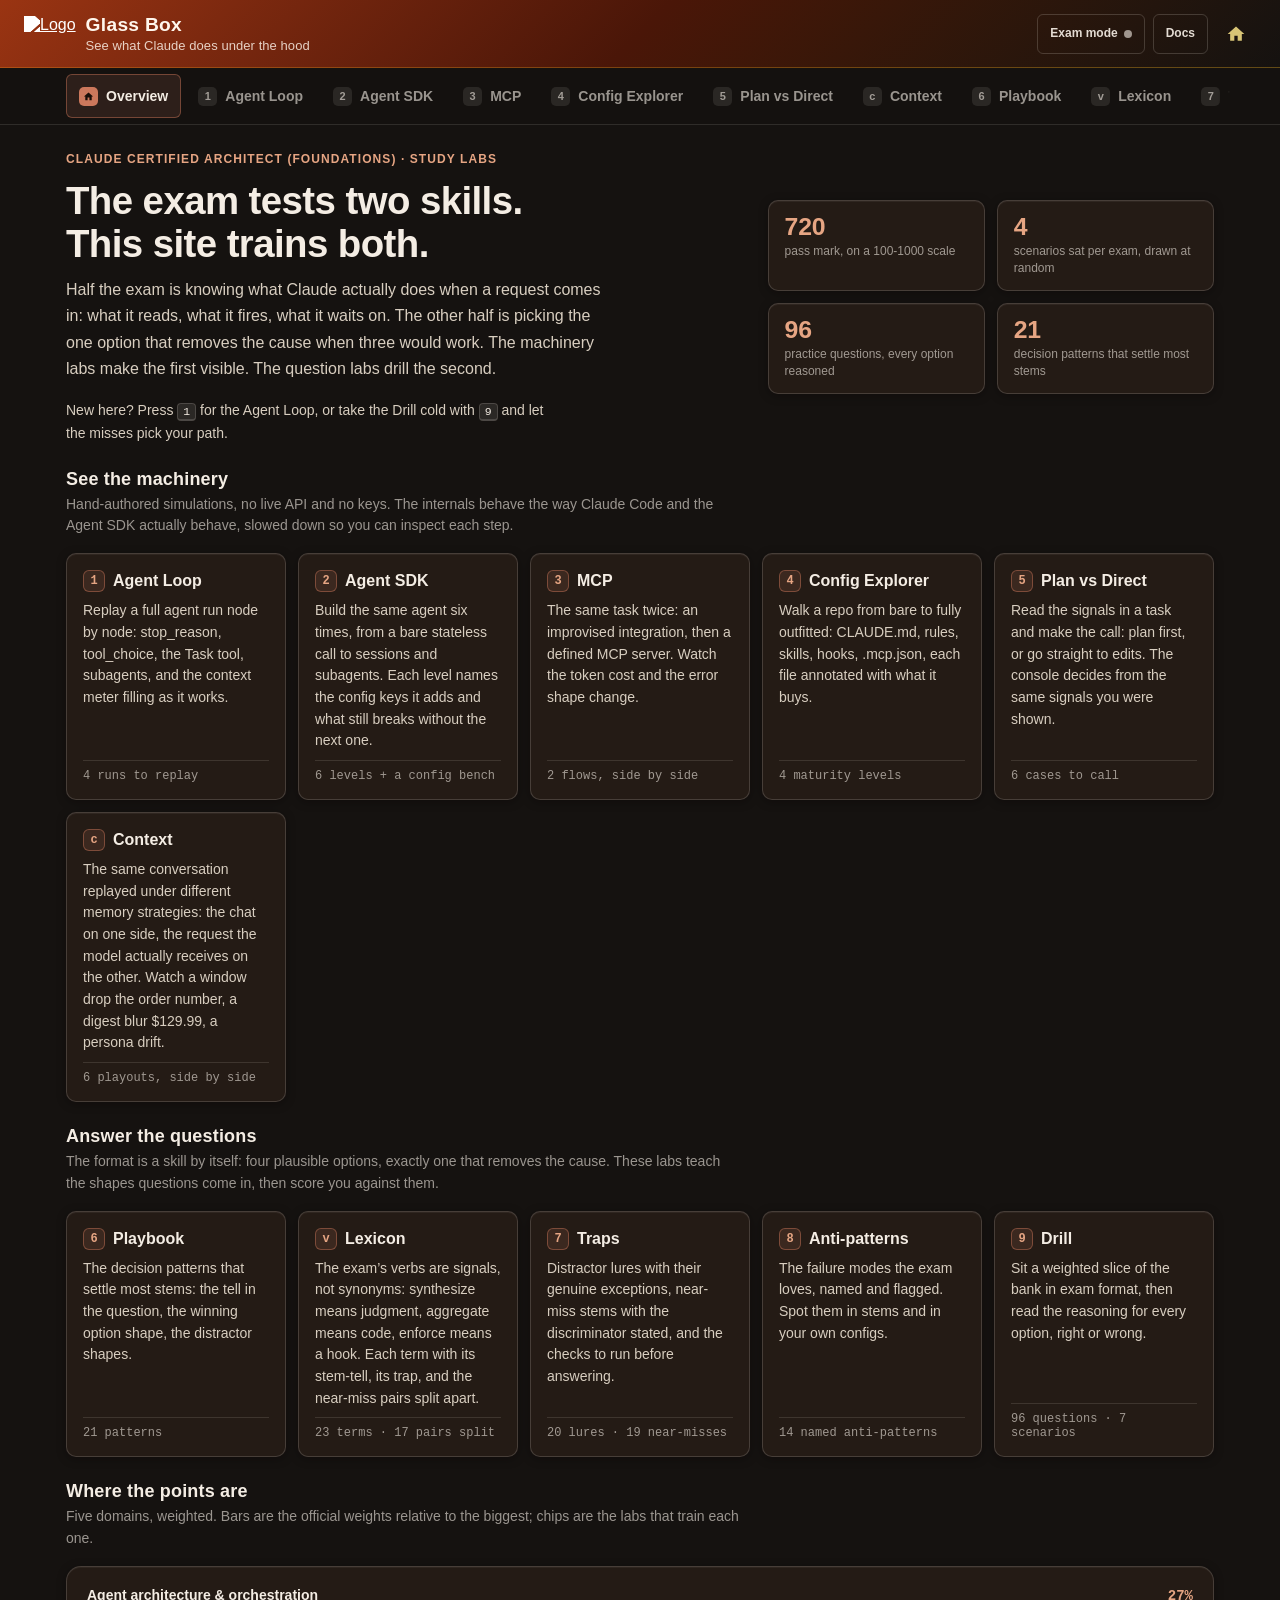
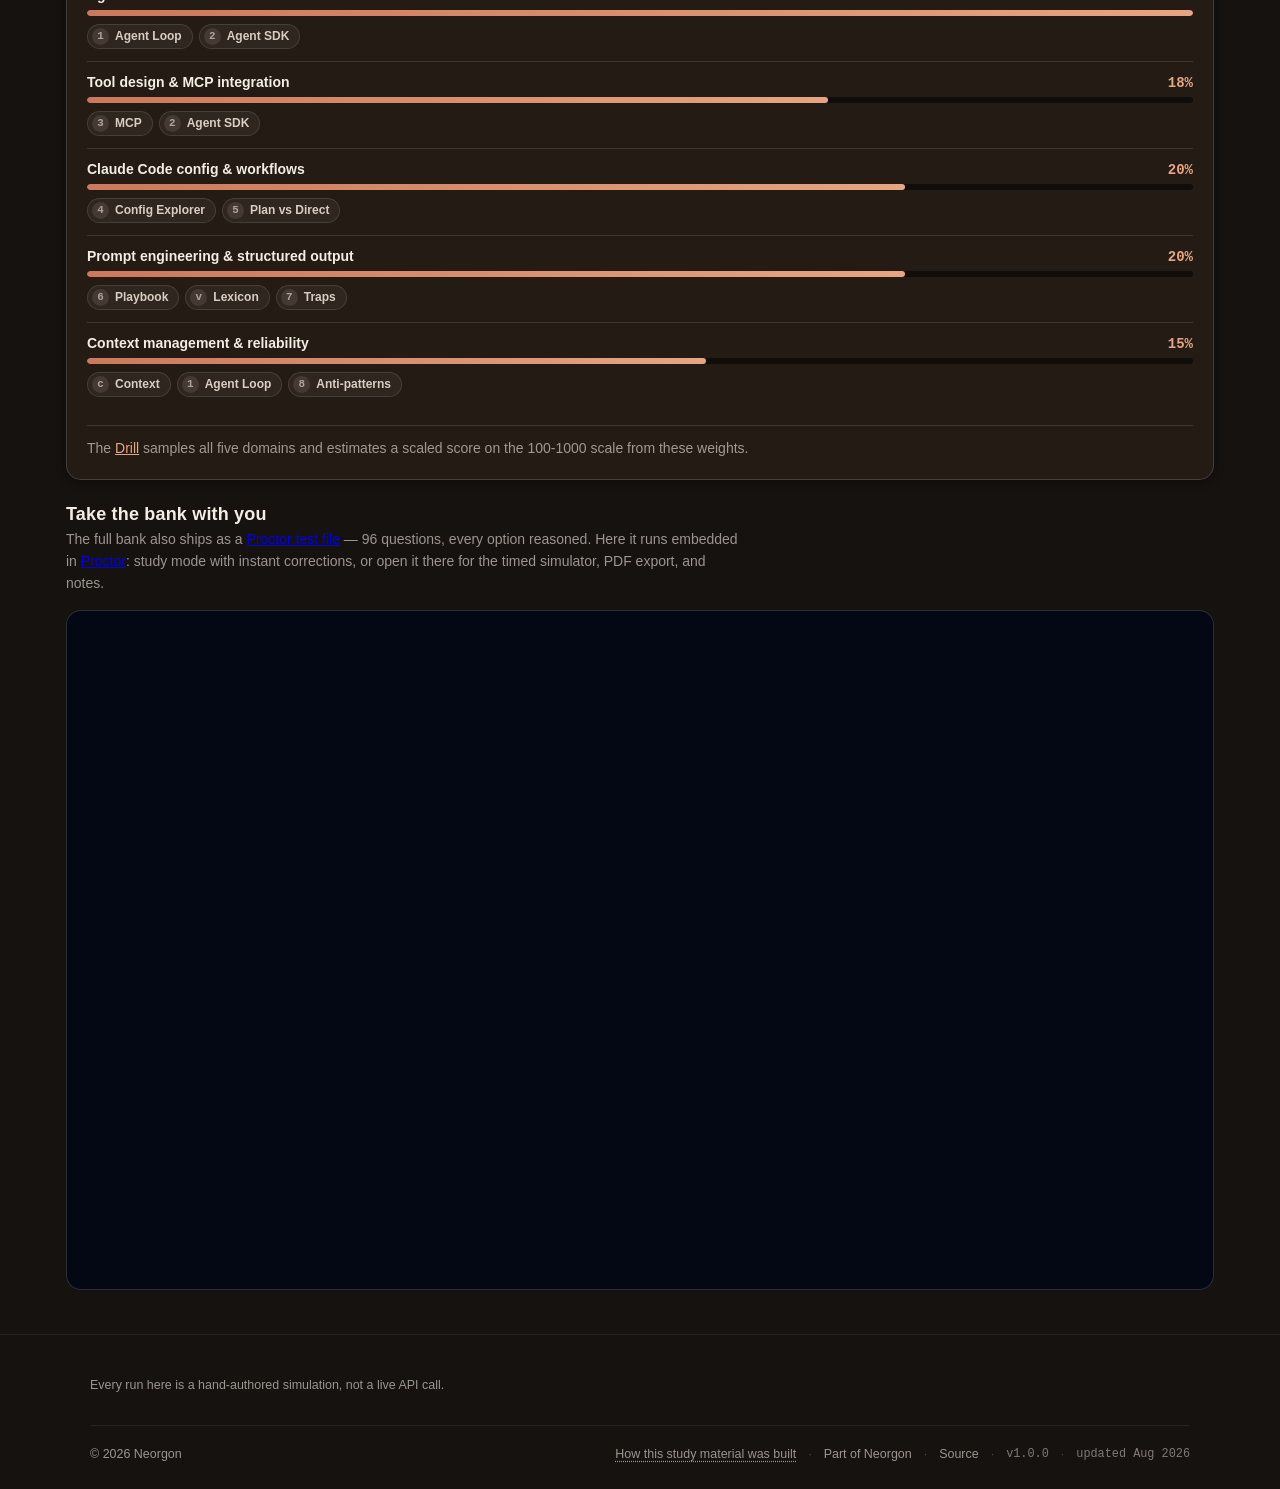
==== index.html @ 2908ec01 "01" ====
<!DOCTYPE html>
<html lang="en">
<head>
  <meta charset="UTF-8">
  <meta name="viewport" content="width=device-width, initial-scale=1.0">
  <title>Glass Box | Claude Under the Hood</title>
  <meta name="description" content="Study labs for the Claude Certified Architect - Foundations exam: a level-by-level Agent SDK build, clickable agent runs, an answer playbook, the traps, and 96 scored practice questions">
  <meta property="og:title" content="Glass Box | Claude Under the Hood">
  <meta property="og:description" content="Eleven study labs for the Claude Certified Architect - Foundations exam: agent runs you can click through, an answer playbook, the traps, and 96 scored practice questions">
  <meta property="og:type" content="website">
  <meta property="og:url" content="https://glassbox.neorgon.com/">
  <meta property="og:site_name" content="Neorgon">
  <meta name="twitter:card" content="summary_large_image">
  <meta name="twitter:title" content="Glass Box | Claude Under the Hood">
  <meta name="twitter:description" content="See what Claude does under the hood, then drill 96 exam questions with the reasoning for every option">
  <meta name="robots" content="index, follow">
  <link rel="canonical" href="https://glassbox.neorgon.com/">
  <meta property="og:locale" content="en_US">
  <meta name="theme-color" content="#151210">
  <meta property="og:image" content="https://glassbox.neorgon.com/og-preview.jpg">
  <meta property="og:image:width" content="1200">
  <meta property="og:image:height" content="630">
  <meta name="twitter:image" content="https://glassbox.neorgon.com/og-preview.jpg">
  <link rel="icon" type="image/x-icon" href="https://cdn.neorgon.org/v1.0.0/favicon.ico" />
  <link rel="stylesheet" href="css/style.css">
  <script>(function(){var m=location.search.match(/[?&]theme=([\w-]+)/)||document.cookie.match(/(?:^|;\s*)neo_theme=([\w-]+)/);if(m&&m[1]!=='default')document.documentElement.dataset.theme=decodeURIComponent(m[1]);})();</script>
  <link rel="stylesheet" href="css/neorgon-header.css">
  <link rel="stylesheet" href="css/neorgon-themes.css">
  <link rel="stylesheet" href="https://cdn.neorgon.org/v1.0.0/header/season.css">
  <script defer src="js/neorgon-header.js"></script>
  <link rel="stylesheet" href="css/neorgon-footer.css">
  <script defer src="js/neorgon-footer.js"></script>
  <meta name="neo-repo" content="https://github.com/energon-a-secas/glassbox-site">
  <meta name="neo-version" content="v1.0.0">
  <meta name="neo-updated" content="updated Aug 2026">
  <script type="application/ld+json">
  {
    "@context": "https://schema.org",
    "@type": "WebApplication",
    "name": "Glass Box",
    "description": "Interactive study labs for the Claude Certified Architect - Foundations exam: a level-by-level Claude Agent SDK build (AgentDefinition, hooks, Task subagents, sessions) with an interactive config bench, simulated agent loops, MCP, Claude Code config and planning mode, plus an answer playbook, a distractor-trap catalogue, and a bank of 96 scored practice questions.",
    "educationalUse": "Exam preparation",
    "teaches": "Claude Agent SDK, Model Context Protocol, Claude Code configuration, prompt engineering, context management",
    "url": "https://glassbox.neorgon.com/",
    "applicationCategory": "EducationalApplication",
    "operatingSystem": "Any",
    "offers": { "@type": "Offer", "price": "0", "priceCurrency": "USD" },
    "author": { "@type": "Organization", "name": "Neorgon", "url": "https://neorgon.com/" }
  }
  </script>
</head>
<body>

  <a class="skip-link" href="#main">Skip to content</a>

  <header class="header-bar" data-header-mode="content" data-header-skin="ember">
    <div class="header-logo">
      <a href="https://neorgon.com/" target="_blank" rel="noopener noreferrer">
        <img src="https://cdn.neorgon.org/v1.0.0/energon-classic-logo.png" class="header-logo-img" alt="Logo">
      </a>
      <a href="./" class="header-title-link">
        <h1>Glass Box</h1>
        <div class="header-subtitle">See what Claude does under the hood</div>
      </a>
    </div>

    <div class="header-right">
      <div class="header-actions">
        <button class="btn btn--ghost btn--sm exam-toggle" id="examToggle" data-keep-mobile aria-pressed="false" title="Surface the exact terms the certification uses">
          Exam mode <span class="exam-dot" aria-hidden="true"></span>
        </button>
        <a class="btn btn--ghost btn--sm" href="https://code.claude.com/docs/en/overview" target="_blank" rel="noopener noreferrer">Docs</a>
      </div>
      <a class="header-home" href="https://neorgon.com/" title="neorgon.com" aria-label="Neorgon home">
        <svg viewBox="0 0 24 24" fill="currentColor" xmlns="http://www.w3.org/2000/svg">
          <path d="M10 20v-6h4v6h5v-8h3L12 3 2 12h3v8z"/>
        </svg>
      </a>
    </div>
  </header>

  <!-- Lab navigation rail (sticky under header) -->
  <nav class="lab-rail" id="labRail" aria-label="Labs">
    <div class="lab-rail__inner" id="labRailInner"><!-- built by render.js --></div>
  </nav>

  <main id="main">
    <div class="lab-mount" id="labMount"><!-- active lab mounts here --></div>
  </main>

  <!-- Floating tooltip for glossary terms (data-tip) -->
  <div class="tip" id="tip" role="tooltip" hidden></div>

  <!-- Node inspector drawer (agent loop lab) -->
  <div class="inspector" id="inspector" hidden aria-hidden="true">
    <div class="inspector__backdrop" data-inspector-close></div>
    <aside class="inspector__panel" role="dialog" aria-modal="true" aria-labelledby="inspectorTitle" tabindex="-1">
      <header class="inspector__header">
        <h2 id="inspectorTitle">Inspector</h2>
        <button class="btn btn--ghost btn--icon" data-inspector-close aria-label="Close inspector">
          <svg width="20" height="20" viewBox="0 0 24 24" fill="none" stroke="currentColor" stroke-width="2" aria-hidden="true"><path d="M18 6L6 18M6 6l12 12"/></svg>
        </button>
      </header>
      <div class="inspector__body" id="inspectorBody"></div>
    </aside>
  </div>

  <footer class="neo-footer" data-footer-mode="content">
    Every run here is a hand-authored simulation, not a live API call.
    <template data-neo-disclaimer data-label="How this study material was built" data-title="How this study material was built">
      <p>Every run in the machinery labs is a <strong>hand-authored simulation</strong>, not a live API call. Nothing here talks to a model; the point is to make the mechanism inspectable, not to demo it.</p>
      <p>Built as study fuel for the Claude Certified Architect (Foundations) exam. Drill questions follow the official study guide&rsquo;s practice test. The two exam scenarios the guide lists but never exercises &mdash; Structured Data Extraction and Developer Productivity Tools &mdash; are written here from its theory chapters and are marked as such where they appear.</p>
      <p>Scores are a domain-weighted estimate on the published 100&ndash;1000 scale, <strong>not an official conversion</strong>. Treat them as a study signal, not a prediction.</p>
    </template>
  </footer>

  <script type="module" src="js/app.js"></script>
</body>
</html>
---- css/style.css ----
/* ── Reset & base ──────────────────────────────────────────── */
*, *::before, *::after { margin: 0; padding: 0; box-sizing: border-box; }

/*
 * ── Design tokens ─────────────────────────────────────────────
 *
 *  Warm charcoal ("Anthropic dark room")
 *  bg:                 #151210   well (recessed): #110d0a   panel (raised): #1b1511
 *  clay accent:        #cc785c   bright: #e6a583
 *  support hues:       gold #d9a441 · sage #9cba7f · teal #2dd4bf
 *                      rose #e05a6b · violet #a78bfa
 *  text primary:       #f4ede4 (warm ivory)
 *  text secondary:     #d8cec0
 *  text muted:         rgba(ink,.60)
 *  header:             ember skin (kit), gradient end re-pointed at --bg
 *
 *  Typography scale (rem)
 *  --text-2xs: 0.6875 --text-xs: 0.75    --text-sm: 0.875   --text-base: 1
 *  --text-lg: 1.125   --text-xl: 1.25    --text-2xl: 1.5
 *  --text-code: 0.85 (code samples)   --text-mono-sm: 0.8 (dense logs)
 *  --measure: 66ch (prose)   --measure-tight: 54ch (captions, columns)
 *  font stack: 'Avenir Next', -apple-system, BlinkMacSystemFont,
 *              'Segoe UI', Roboto, Oxygen, Ubuntu, Cantarell, sans-serif
 *
 *  Spacing scale (4px grid)
 *  --space-1: 4px   --space-2: 8px   --space-3: 12px   --space-4: 16px
 *  --space-5: 20px  --space-6: 24px  --space-8: 32px   --space-10: 40px
 *
 *  Radii
 *  --radius-sm: 6px   --radius: 10px   --radius-lg: 15px
 *
 *  Easing
 *  --ease-snap: cubic-bezier(0.34, 1.56, 0.64, 1)  (spring/overshoot)
 *  --dur-fast: 120ms   --dur: 200ms
 *
 *  UI primitives
 *  --control-height: 44px   (touch minimum)
 *  --control-height-sm: 36px
 *  --z-sticky-header: 200   --z-modal: 400   --z-toast: 500
 */

:root {
  /* Warm charcoal ("Anthropic dark room"): ivory ink on espresso, clay as
     the signal hue. Deviates from the fleet --bg on purpose — the subject
     is Claude, so the site wears Claude's temperature. --ink is the ivory
     rgb triplet for rgba() tints, so every wash and border stays warm.
     Elevation: --well sits BELOW the page (code, logs, canvas); --panel
     sits ABOVE it (graph nodes, inspector, flipped cards). */
  --ink: 244, 237, 228;
  --bg: #151210;
  --well: #110d0a;
  /* Raised surfaces earn a real luminance step: at #1b1511 the overview
     cards sat ~1.1:1 over the page and dissolved into it. #241b15 keeps
     the espresso temperature but reads as a surface, not a stain; the
     border tiers (.12/.17/.26) moved up with it for the same reason. */
  --panel: #241b15;
  --surface-1: rgba(var(--ink),.055);
  --surface-2: rgba(var(--ink),.10);
  --surface-toast: #2b211a;
  --border-subtle: rgba(var(--ink),.12);
  --border: rgba(var(--ink),.17);
  --border-strong: rgba(var(--ink),.26);
  --text-primary: #f4ede4;
  --text-secondary: #d8cec0;
  /* .60 ≈ 6.4:1 on --bg. Muted text is almost always 11-14px here, so it
     needs headroom over the 4.5:1 floor — but past ~.62 it starts
     competing with --text-secondary and the three-tier system flattens. */
  --text-muted: rgba(var(--ink),.60);
  /* Glass Box brand: Anthropic clay */
  --accent: #cc785c;
  --accent-bright: #e6a583;
  --clay: #cc785c;
  --clay-soft: rgba(204,120,92,.14);
  --violet: #a78bfa;
  --teal: #2dd4bf;
  --amber: #d9a441;
  --rose: #e05a6b;
  --green: #9cba7f;
  /* Semantic tints. These name the rgba() pairs the labs were already using
     ad hoc, so a verdict colour is declared once and reused: --*-soft is the
     fill, --*-line the border, --*-glow a focus/emphasis ring. */
  --clay-line: rgba(204,120,92,.45);
  --teal-soft: rgba(45,212,191,.10);   --teal-line: rgba(45,212,191,.40);
  --green-soft: rgba(156,186,127,.12);  --green-line: rgba(156,186,127,.42);
  --rose-soft: rgba(224,90,107,.10);   --rose-line: rgba(224,90,107,.42);
  --amber-soft: rgba(217,164,65,.12);  --amber-line: rgba(217,164,65,.42);
  --violet-soft: rgba(167,139,250,.12); --violet-line: rgba(167,139,250,.40);
  /* Text-on-tint variants. --rose and --violet clear AA against the page bg
     but land at 4.2-4.5:1 once the same hue tints the surface underneath
     (verdict pills, "your pick" rows, scenario tags). These two are the
     lightened steps that keep small bold labels >= 4.5:1 on their own soft
     fill. Only use them for text sitting ON --rose-soft / --violet-soft;
     borders and fills keep the base hue. */
  --rose-text: #f2a7b1;
  --violet-text: #c4b5fd;
  --mono: ui-monospace, SFMono-Regular, Menlo, Monaco, Consolas, "Liberation Mono", monospace;
  --danger: #e11d48;
  --danger-hover: #f43f5e;
  --font: 'Avenir Next', -apple-system, BlinkMacSystemFont, 'Segoe UI', Roboto, Oxygen, Ubuntu, Cantarell, sans-serif;
  /* --text-2xs is the floor for micro-labels (log kinds, rank chips). Study
     material is read in long sittings; nothing below 11px earns its place. */
  --text-2xs: 0.6875rem;
  --text-xs: 0.75rem; --text-sm: 0.875rem; --text-base: 1rem;
  --text-lg: 1.125rem; --text-xl: 1.25rem; --text-2xl: 1.5rem;
  /* Two mono tiers, replacing the ad-hoc .74/.78/.8/.82/.84rem spread:
     --text-code for code samples, --text-mono-sm for dense logs and
     inline bad-example blocks. */
  --text-code: 0.85rem;
  --text-mono-sm: 0.8rem;
  /* Comfortable reading measure for prose. Labs are up to 1180px wide; body
     copy must never run the full width. */
  --measure: 66ch;
  --measure-tight: 54ch;
  --space-1: 4px; --space-2: 8px; --space-3: 12px; --space-4: 16px;
  --space-5: 20px; --space-6: 24px; --space-8: 32px; --space-10: 40px;
  --radius-sm: 6px; --radius: 10px; --radius-lg: 15px;
  --ease-snap: cubic-bezier(0.34, 1.56, 0.64, 1);
  --dur-fast: 120ms; --dur: 200ms;
  --control-height: 44px;
  --control-height-sm: 36px;
  --shadow-card: 0 12px 28px rgba(8, 4, 2, 0.5);
  --shadow-modal: 0 24px 48px rgba(4, 2, 1, 0.6);
  /* Resting elevation for raised cards: a 1px ivory rim light on the top
     edge plus a soft ambient drop, so panels separate from the page even
     where the border alone is quiet. */
  --shadow-raised: inset 0 1px 0 rgba(var(--ink),.05), 0 2px 10px rgba(8, 4, 2, .35);
  --z-sticky-header: 200;
  --z-modal: 400;
  --z-toast: 500;
}

html {
  height: 100%;
  /* Two sticky bars stack at the top (header kit + .lab-rail). Anchor jumps
     and the skip link must clear both. --header-h is read from the header
     kit; never redefined here. */
  scroll-padding-top: calc(var(--header-h, 68px) + 58px);
}
body {
  font-family: var(--font);
  background: var(--bg);
  min-height: 100%;
  color: var(--text-primary);
  display: flex; flex-direction: column;
}

body.modal-open {
  overflow: hidden;
}

main#main {
  flex: 1;
  display: flex;
  flex-direction: column;
  min-height: 0;
  width: 100%;
}

/* ── Layout ────────────────────────────────────────────────── */
/*
 * GOTCHA: body { display:flex; flex-direction:column } + margin: 0 auto
 * on a child collapses its width — always pair with width: 100%.
 *
 * GOTCHA: External images (YouTube ggpht, Gravatar, etc.) may block loading
 * when the Referer header points to localhost or an unknown origin. Fix:
 * 1. Add <meta name="referrer" content="no-referrer"> in <head> (global)
 * 2. Or add referrerpolicy="no-referrer" on each <img> tag
 */
.container {
  max-width: 900px;
  width: 100%;
  margin: 0 auto;
  padding: var(--space-6);
  flex: 1;
}

/* Vertical rhythm: use inside .container or nested regions */
.stack {
  display: flex;
  flex-direction: column;
  gap: var(--space-6);
}
.stack--tight { gap: var(--space-4); }
.stack--loose { gap: var(--space-8); }

/* Page section: title row + body (replaces “card everything” for grouping) */
.section {
  display: flex;
  flex-direction: column;
  gap: var(--space-4);
}
.section__header {
  display: flex;
  flex-wrap: wrap;
  align-items: flex-end;
  justify-content: space-between;
  gap: var(--space-4);
}
.section__titles {
  display: flex;
  flex-direction: column;
  gap: var(--space-1);
  min-width: 0;
}
.section__title {
  font-size: var(--text-xl);
  font-weight: 600;
  letter-spacing: 0.02em;
  color: var(--text-primary);
}
.section__lead {
  font-size: var(--text-sm);
  color: var(--text-muted);
  line-height: 1.45;
  max-width: 52ch;
}
.section__lead code {
  font-family: ui-monospace, SFMono-Regular, Menlo, Monaco, Consolas, "Liberation Mono", monospace;
  font-size: 0.92em;
  color: var(--text-secondary);
}
.stack > .card { margin-bottom: 0; }
.toolbar {
  display: flex;
  flex-wrap: wrap;
  align-items: center;
  gap: var(--space-2);
}

/* ── Header ────────────────────────────────────────────────────
 * Owned by the Neorgon Header Kit (css/neorgon-header.css — canonical
 * source: packages/neorgon-ui/header/). Do NOT style .header-bar,
 * .header-logo*, .header-title-link, .header-subtitle, .header-right,
 * .header-actions, or .header-home here. Auth styles (.auth-*) stay
 * site-owned below.
 *
 * One sanctioned exception: skin token overrides. Ember's --header-bg-end
 * assumes the fleet navy page (#040714); on this warm charcoal page that
 * end-stop reads as a cold seam. Re-point it at --bg so the gradient
 * dissolves into the page. The kit's skin rule is (0,3,1) and this sheet
 * loads BEFORE the kit, so the selector needs (0,3,2) to win. The
 * html:not([data-theme]) guard keeps visitor themes ahead of the skin.
 */
html:not([data-theme]) body .header-bar[data-header-skin="ember"] {
  --header-bg-end: var(--bg);
}
nav {
  display: flex;
  align-items: center;
  gap: var(--space-2);
}

/* ── Buttons (canonical) ─────────────────────────────────────
 * Use .btn + a variant. Aliases: .nav-link = toolbar ghost; .auth-* map below.
 */
.btn {
  display: inline-flex;
  align-items: center;
  justify-content: center;
  gap: var(--space-2);
  min-height: var(--control-height);
  padding: 0 var(--space-4);
  border-radius: var(--radius-sm);
  font-family: inherit;
  font-size: var(--text-sm);
  font-weight: 600;
  line-height: 1.2;
  text-decoration: none;
  cursor: pointer;
  border: 1px solid transparent;
  background: transparent;
  color: var(--text-primary);
  transition:
    background-color var(--dur),
    color var(--dur),
    border-color var(--dur),
    box-shadow var(--dur),
    transform var(--dur-fast);
  -webkit-tap-highlight-color: transparent;
}
.btn:disabled,
.btn[aria-disabled="true"] {
  opacity: 0.45;
  cursor: not-allowed;
  pointer-events: none;
}
.btn--sm {
  min-height: var(--control-height-sm);
  padding: 0 var(--space-3);
  font-size: var(--text-xs);
}
.btn--block { width: 100%; }
.btn--icon {
  min-width: var(--control-height);
  padding: 0;
}
.btn--primary {
  background: var(--accent);
  color: #1a0e08; /* dark umber on clay: #fff was 3.4:1, AA fail */
  border-color: transparent;
}
.btn--primary:hover { background: var(--accent-bright); }
.btn--secondary {
  background: var(--surface-2);
  color: var(--text-primary);
  border-color: var(--border-strong);
}
.btn--secondary:hover {
  background: rgba(var(--ink),0.1);
}
.btn--ghost {
  background: transparent;
  color: rgba(var(--ink),0.92);
  border-color: rgba(var(--ink),0.18);
}
.btn--ghost:hover {
  background: rgba(var(--ink),0.1);
  color: var(--text-primary);
}
.btn--danger {
  background: var(--danger);
  color: #fff; /* stays white: 4.7:1 on crimson passes AA */
  border-color: transparent;
}
.btn--danger:hover { background: var(--danger-hover); }

/* Toolbar ghost (header nav) — same as .btn.btn--ghost.btn--sm */
.nav-link {
  display: inline-flex;
  align-items: center;
  justify-content: center;
  min-height: var(--control-height);
  padding: 0 var(--space-3);
  border: 1px solid rgba(var(--ink),0.18);
  border-radius: var(--radius-sm);
  background: transparent;
  color: rgba(var(--ink),0.92);
  cursor: pointer;
  font-family: inherit;
  font-size: var(--text-sm);
  font-weight: 600;
  transition: background-color var(--dur), color var(--dur), border-color var(--dur);
}
.nav-link:hover {
  background: rgba(var(--ink),0.1);
  color: var(--text-primary);
}

.auth-toggle {
  display: flex;
  align-items: center;
  justify-content: center;
  min-width: var(--control-height);
  min-height: var(--control-height);
  padding: 0;
  border: 1px solid rgba(var(--ink),0.18);
  border-radius: var(--radius-sm);
  background: transparent;
  color: rgba(var(--ink),0.92);
  cursor: pointer;
  font-family: inherit;
  transition: background-color var(--dur), color var(--dur), border-color var(--dur);
}
.auth-toggle:hover {
  background: rgba(var(--ink),0.1);
  color: var(--text-primary);
}
.auth-toggle svg {
  width: 22px;
  height: 22px;
  flex-shrink: 0;
  display: block;
}
.auth-toggle.logged-in { color: var(--accent); }
.auth-toggle.logged-in svg circle:nth-of-type(2) {
  fill: currentColor;
  stroke: none;
}

/* ── Sheet (inline panel under header) — not a modal ─────────
 * Use for auth, filters, compact forms. No backdrop; page scrolls.
 * For blocking overlays use .modal below.
 */
.auth-panel {
  background: rgba(var(--ink),0.02);
  border-bottom: 1px solid var(--border-subtle);
  max-height: 0;
  overflow: hidden;
  transition: max-height 0.3s ease-out;
}
.auth-panel.open { max-height: 300px; }
.auth-panel-inner {
  padding: var(--space-6);
  max-width: 400px;
  margin: 0 auto;
}
.auth-tabs {
  display: flex;
  gap: var(--space-2);
  margin-bottom: var(--space-4);
}
.auth-tab {
  flex: 1;
  min-height: var(--control-height-sm);
  padding: 0 var(--space-4);
  border: 1px solid var(--border);
  border-radius: var(--radius-sm);
  background: transparent;
  color: var(--text-muted);
  cursor: pointer;
  font-family: inherit;
  font-size: var(--text-sm);
  font-weight: 600;
  transition: background-color var(--dur), color var(--dur), border-color var(--dur);
}
.auth-tab.active {
  background: var(--surface-2);
  color: var(--text-primary);
  border-color: var(--border-strong);
}
.auth-form input {
  width: 100%;
  padding: var(--space-3) var(--space-4);
  margin-bottom: var(--space-3);
  border: 1px solid var(--border);
  border-radius: var(--radius-sm);
  background: var(--surface-1);
  color: var(--text-primary);
  font-size: var(--text-sm);
  font-family: inherit;
}
.auth-submit {
  width: 100%;
  min-height: var(--control-height);
  padding: 0 var(--space-4);
  border: none;
  border-radius: var(--radius-sm);
  background: var(--accent);
  color: var(--text-primary);
  font-family: inherit;
  font-weight: 600;
  font-size: var(--text-sm);
  cursor: pointer;
  transition: background-color var(--dur);
}
.auth-submit:hover { background: var(--accent-bright); }
#authUser {
  display: flex;
  align-items: center;
  justify-content: space-between;
  gap: var(--space-4);
}
.auth-username {
  color: var(--text-primary);
  font-weight: 600;
}
.auth-logout {
  min-height: var(--control-height-sm);
  padding: 0 var(--space-3);
  border: 1px solid var(--border);
  border-radius: var(--radius-sm);
  background: transparent;
  color: var(--text-muted);
  cursor: pointer;
  font-family: inherit;
  font-size: var(--text-sm);
  font-weight: 600;
  transition: background-color var(--dur), color var(--dur), border-color var(--dur);
}
.auth-logout:hover {
  background: var(--surface-2);
  color: var(--text-primary);
}
.auth-divider {
  height: 1px;
  background: var(--border-subtle);
}

/* ── Modal (blocking overlay) ──────────────────────────────── */
.modal[hidden] {
  display: none !important;
}
.modal {
  position: fixed;
  inset: 0;
  z-index: var(--z-modal);
  display: flex;
  align-items: center;
  justify-content: center;
  padding: var(--space-4);
}
.modal__backdrop {
  position: absolute;
  inset: 0;
  background: rgba(4,2,1, 0.72);
  backdrop-filter: blur(4px);
}
.modal__dialog {
  position: relative;
  z-index: 1;
  display: flex;
  flex-direction: column;
  width: min(100%, 440px);
  max-height: min(88vh, 560px);
  overflow: hidden;
  background: var(--surface-1);
  border: 1px solid var(--border-strong);
  border-radius: var(--radius-lg);
  box-shadow: var(--shadow-modal);
}
.modal__header {
  display: flex;
  align-items: center;
  justify-content: space-between;
  gap: var(--space-4);
  padding: var(--space-4) var(--space-6);
  border-bottom: 1px solid var(--border-subtle);
}
.modal__header h2 {
  font-size: var(--text-lg);
  font-weight: 600;
  color: var(--text-primary);
}
.modal__body {
  padding: var(--space-6);
  overflow: auto;
  font-size: var(--text-sm);
  color: var(--text-secondary);
  line-height: 1.55;
}
.modal__body code {
  font-family: ui-monospace, SFMono-Regular, Menlo, Monaco, Consolas, "Liberation Mono", monospace;
  font-size: 0.9em;
  color: var(--text-primary);
}
.modal__footer {
  display: flex;
  flex-wrap: wrap;
  justify-content: flex-end;
  gap: var(--space-2);
  padding: var(--space-4) var(--space-6);
  border-top: 1px solid var(--border-subtle);
}

/* ── Card ──────────────────────────────────────────────────── */
/*
 * GOTCHA: backdrop-filter creates a stacking context — dropdowns inside
 * a card can be clipped by a later card's stacking context. Fix by adding
 * position: relative; z-index: 10 to the card that owns the open dropdown.
 *
 * Default: static surface (no hover lift — avoids generic “dashboard demo”).
 * Use .card--interactive for raised hover + entrance motion.
 *
 * GOTCHA: a <button> or <a> used AS a card does not inherit body text color —
 * buttons default to canvas text (near-black), rendering invisible on the dark
 * bg. When a card is an interactive element, set color: var(--text-primary)
 * and font-family: var(--font) explicitly on it.
 */
.card {
  background: var(--surface-1);
  border: 1px solid var(--border);
  border-radius: var(--radius-lg);
  padding: var(--space-6);
  margin-bottom: var(--space-6);
  backdrop-filter: blur(10px);
  transition: border-color var(--dur), box-shadow var(--dur);
}
.card:hover {
  border-color: var(--border-strong);
  box-shadow: 0 8px 20px rgba(8,4,2, 0.45);
}
.card--interactive {
  transition:
    transform var(--dur) ease-out,
    box-shadow var(--dur) ease-out,
    border-color var(--dur);
  animation: fadeIn 0.35s ease-out both;
}
.card--interactive:hover {
  transform: translateY(-3px);
  box-shadow: var(--shadow-card);
  border-color: var(--border-strong);
}
.card--enter {
  animation: fadeIn 0.35s ease-out both;
}
.card--flat:hover {
  box-shadow: none;
}

/* ── Button press feedback ─────────────────────────────────── */
button:active,
.btn:active,
.nav-link:active,
.auth-toggle:active,
.auth-tab:active,
.auth-submit:active,
.auth-logout:active {
  transform: scale(0.98);
  transition-duration: var(--dur-fast);
}

@keyframes fadeIn {
  from { opacity: 0; transform: translateY(6px); }
  to   { opacity: 1; transform: translateY(0); }
}

/* ── Skeleton loading ──────────────────────────────────────── */
@keyframes shimmer { to { background-position: -200% 0; } }
.skeleton {
  background: linear-gradient(90deg, var(--surface-1) 25%, var(--surface-2) 50%, var(--surface-1) 75%);
  background-size: 200% 100%;
  animation: shimmer 1.5s ease-in-out infinite;
  border-radius: var(--radius);
}

/* ── Toast ─────────────────────────────────────────────────── */
.toast {
  position: fixed;
  bottom: var(--space-6);
  right: var(--space-6);
  z-index: var(--z-toast);
  max-width: min(360px, calc(100vw - var(--space-8)));
  background: var(--surface-toast);
  border: 1px solid var(--border);
  border-radius: var(--radius);
  padding: var(--space-3) var(--space-4);
  font-size: var(--text-sm);
  color: var(--text-primary);
  box-shadow: var(--shadow-card);
  pointer-events: none;
  transform: translateY(8px);
  opacity: 0;
  transition: opacity 0.2s ease-out, transform 0.2s ease-out;
}
.toast.visible {
  opacity: 1;
  transform: translateY(0);
}

/* ── Footer ────────────────────────────────────────────────────
   Owned by the Neorgon Footer Kit (css/neorgon-footer.css).
   Don't add .neo-footer rules here — edit packages/neorgon-ui/footer/
   and re-run sync-footer.sh. */

/* ── Focus styles ────────────────────────────────────────────
 * One ring, everywhere. Keyboard nav is a first-class path on this site
 * (digits switch labs, Esc closes the inspector, the drill is answerable
 * without a mouse) so every interactive surface must show the same ring.
 *
 * :focus-visible only — a mouse click on a .chip / .opt / .lab-tab should
 * not leave a ring behind. Elements inside a scroll container or with a
 * flush edge get a negative offset below so the ring is never clipped.
 */
:focus-visible {
  outline: 2px solid var(--accent-bright);
  outline-offset: 2px;
}
/* Scroll containers clip an outward offset; draw the ring inside instead. */
.lab-tab:focus-visible,
.seg:focus-visible,
.tree-file:focus-visible,
.code-copy:focus-visible {
  outline-offset: -2px;
}
/* Full-bleed pressable surfaces read better with the ring hugging the edge. */
.ap-card:focus-visible,
.case:focus-visible,
.cfg-lvl:focus-visible,
.opt:focus-visible,
.pat__head:focus-visible,
.gnode:focus-visible {
  outline-offset: 1px;
}

/* ── Skip link ─────────────────────────────────────────────── */
.skip-link {
  position: absolute;
  top: -100%;
  left: var(--space-4);
  z-index: 1000;
  padding: var(--space-2) var(--space-4);
  background: var(--accent-bright);
  color: #000;
  font-weight: 600;
  font-size: var(--text-sm);
  border-radius: 0 0 var(--radius-sm) var(--radius-sm);
  text-decoration: none;
  transition: top var(--dur);
}
.skip-link:focus { top: 0; }

/* ── Reduced motion ────────────────────────────────────────── */
@media (prefers-reduced-motion: reduce) {
  *, *::before, *::after {
    animation-duration: 0.01ms !important;
    animation-iteration-count: 1 !important;
    transition-duration: 0.01ms !important;
    /* The lab rail and the drill option list both scroll programmatically. */
    scroll-behavior: auto !important;
  }
  .card--interactive:hover { transform: none; }
  /* The two animated surfaces: the anti-pattern card flip and the inspector
     drawer. Both stay usable as instant state changes — no residual offset. */
  .ap-card__face { transform: none !important; }
  .inspector__panel { transition: none; }
  .gnode.is-active { animation: none; }
  .edge--active { animation: none; stroke-dasharray: none; }
}

/* ── Responsive ────────────────────────────────────────────── */
@media (max-width: 600px) {
  .container { padding: var(--space-4); }
  .toast {
    left: var(--space-4);
    right: var(--space-4);
    max-width: none;
  }
}

/* ══════════════════════════════════════════════════════════════
   GLASS BOX
   ══════════════════════════════════════════════════════════════ */

/* ── Exam-mode toggle + dot ─────────────────────────────────── */
.exam-toggle { gap: 6px; }
.exam-dot {
  width: 8px; height: 8px; border-radius: 50%;
  background: var(--text-muted);
  transition: background var(--dur), box-shadow var(--dur);
}
.exam-toggle[aria-pressed="true"] .exam-dot {
  background: var(--clay);
  box-shadow: 0 0 8px var(--clay);
}
.exam-toggle[aria-pressed="true"] { border-color: var(--clay); color: var(--text-primary); }
body.exam-mode [data-tip] { text-decoration-color: var(--clay); text-decoration-thickness: 2px; }

/* ── Lab rail ─────────────────────────────────────────────────
 * Holds the overview tab + 9 lab tabs. Three things it has to get right:
 *
 * 1. It sits UNDER the sticky header, not behind it. The base `nav` rule
 *    made .lab-rail a flex container, which turned `margin: 0 auto` on the
 *    inner into flex auto-margins — the rail centred itself instead of
 *    lining up with .lab-mount. display:block restores block centring.
 * 2. Sticky offset is the header's own height, read from the kit. At top:0
 *    the rail parked *behind* the 68px header and was invisible on scroll.
 * 3. It scrolls horizontally on narrow screens. The edge mask fades tabs
 *    that run past the ends; the fade width is <= the inline padding, so at
 *    either scroll extreme it covers only padding and nothing looks cut.
 */
.lab-rail {
  display: block;
  position: sticky; top: var(--header-h, 68px); z-index: 150;
  background: rgba(21,18,16,.9);
  backdrop-filter: blur(12px);
  -webkit-backdrop-filter: blur(12px);
  border-bottom: 1px solid var(--border-subtle);
}
.lab-rail__inner {
  --rail-fade: 12px;
  max-width: 1180px; width: 100%; margin: 0 auto;
  display: flex; gap: var(--space-1); padding: 6px var(--space-4);
  overflow-x: auto; overscroll-behavior-x: contain; scrollbar-width: none;
  scroll-behavior: smooth;
  /* so a scrollIntoView() from render.js doesn't tuck a tab under the fade */
  scroll-padding-inline: var(--space-4);
  -webkit-mask-image: linear-gradient(to right, transparent 0, #000 var(--rail-fade), #000 calc(100% - var(--rail-fade)), transparent 100%);
  mask-image: linear-gradient(to right, transparent 0, #000 var(--rail-fade), #000 calc(100% - var(--rail-fade)), transparent 100%);
}
.lab-rail__inner::-webkit-scrollbar { display: none; }
.lab-tab {
  display: inline-flex; align-items: center; gap: var(--space-2);
  flex-shrink: 0;
  /* 44px touch minimum; rail total = 44 + 2×6px padding + 1px border
     = 57px, inside the 58px the scroll-padding-top already allows. */
  min-height: var(--control-height);
  padding: var(--space-2) var(--space-3); border-radius: var(--radius-sm);
  background: transparent; border: 1px solid transparent;
  color: var(--text-muted); cursor: pointer;
  font-family: inherit; font-size: var(--text-sm); font-weight: 600;
  white-space: nowrap;
  transition: background-color var(--dur), color var(--dur), border-color var(--dur);
}
.lab-tab:hover { background: var(--surface-1); color: var(--text-primary); }
/* Active has to beat hover at a glance: filled pill + full-strength border +
   an inverted number chip. Hover only lifts the text and the surface. */
.lab-tab.is-active {
  background: var(--clay-soft); color: var(--text-primary); border-color: var(--clay-line);
}
.lab-tab.is-active:hover { background: rgba(204,120,92,.2); }
.lab-tab__num {
  display: grid; place-items: center;
  width: 19px; height: 19px; border-radius: 5px; flex-shrink: 0;
  background: var(--surface-2); font-size: var(--text-2xs); font-weight: 700;
  color: var(--text-muted);
  font-variant-numeric: tabular-nums;
}
.lab-tab:hover .lab-tab__num { color: var(--text-secondary); }
.lab-tab.is-active .lab-tab__num { background: var(--clay); color: #1a0e08; }

/* ── Lab shell ────────────────────────────────────────────────
 * Every lab is a flex column on the 4px scale: --space-6 between blocks,
 * --space-8 under the masthead. The masthead (.lab__head / __title / __lead)
 * repeats on every lab, so it is defined once here and never per lab.
 */
.lab-mount { max-width: 1180px; width: 100%; margin: 0 auto; padding: var(--space-6) var(--space-4) var(--space-10); }
.lab { display: flex; flex-direction: column; gap: var(--space-6); animation: fadeIn .3s ease-out both; }
.lab__head {
  display: flex; flex-wrap: wrap;
  align-items: flex-start; justify-content: space-between;
  gap: var(--space-4);
  /* One shared rule under every masthead — the labs read as one instrument
     panel rather than eight unrelated pages. */
  padding-bottom: var(--space-4);
  margin-bottom: calc(var(--space-2) * -1); /* net --space-4 before block 1 */
  border-bottom: 1px solid var(--border-subtle);
}
.lab__head > * { min-width: 0; }
.lab__title {
  font-size: clamp(1.4rem, 3vw, 2rem); font-weight: 700;
  letter-spacing: -.01em; line-height: 1.15;
  text-wrap: balance;
}
.lab__lead {
  font-size: var(--text-base); color: var(--text-secondary);
  line-height: 1.6; max-width: var(--measure); margin-top: var(--space-2);
  text-wrap: pretty;
}
.lab__lead code { font-family: var(--mono); font-size: .9em; color: var(--text-primary); }
/* Optional right-hand slot in the masthead (counts, legends, a control). */
.lab__aside { display: flex; align-items: center; gap: var(--space-2); flex-wrap: wrap; }
.lab-sub { display: flex; flex-direction: column; gap: var(--space-3); padding-top: var(--space-4); border-top: 1px solid var(--border-subtle); }
.lab-sub h3 { font-size: var(--text-lg); font-weight: 650; }
/* Section label used above a group of cards inside a lab. */
.lab-label {
  font-size: var(--text-sm); font-weight: 700;
  text-transform: uppercase; letter-spacing: .07em; color: var(--text-muted);
}
/* Labs toggle whole views with the `hidden` attribute; display rules on
   .drill-run / .q__reveal etc. must not win over it. */
.lab [hidden] { display: none !important; }

/* ── data-tip terms ─────────────────────────────────────────── */
[data-tip] {
  text-decoration: underline dotted rgba(204,120,92,.55);
  text-underline-offset: 3px; cursor: help;
}
[data-tip].tip-active { color: var(--text-primary); text-decoration-color: var(--clay); }

/* ── Tooltip ────────────────────────────────────────────────── */
.tip {
  position: absolute; z-index: var(--z-toast);
  max-width: 320px; padding: 12px 14px;
  background: var(--panel); border: 1px solid rgba(204,120,92,.45);
  border-radius: var(--radius); box-shadow: 0 16px 40px rgba(0,0,0,.55);
  font-size: var(--text-sm); line-height: 1.5; color: var(--text-secondary);
  opacity: 0; transform: translateY(4px); transition: opacity .14s, transform .14s;
  pointer-events: none;
}
.tip.visible { opacity: 1; transform: translateY(0); }
.tip__term { display: block; font-weight: 700; color: var(--clay); margin-bottom: 4px; }
.tip__body code { font-family: var(--mono); font-size: .85em; color: var(--text-primary); background: rgba(var(--ink),.08); padding: 1px 4px; border-radius: 4px; }
.tip::after {
  content: ""; position: absolute; left: var(--arrow-x, 50%); width: 10px; height: 10px;
  background: var(--panel); border: 1px solid rgba(204,120,92,.45); transform: translateX(-50%) rotate(45deg);
}
.tip[data-place="top"]::after { bottom: -6px; border-top: none; border-left: none; }
.tip[data-place="bottom"]::after { top: -6px; border-bottom: none; border-right: none; }

/* ── Inspector drawer ───────────────────────────────────────── */
.inspector { position: fixed; inset: 0; z-index: var(--z-modal); }
.inspector[hidden] { display: none; }
.inspector__backdrop { position: absolute; inset: 0; background: rgba(8,4,2,.6); opacity: 0; transition: opacity .22s; }
.inspector.open .inspector__backdrop { opacity: 1; }
.inspector__panel {
  position: absolute; top: 0; right: 0; height: 100%;
  width: min(440px, 92vw);
  background: var(--panel); border-left: 1px solid var(--border-strong);
  box-shadow: -24px 0 60px rgba(0,0,0,.5);
  display: flex; flex-direction: column;
  transform: translateX(100%); transition: transform .24s var(--ease-snap);
  outline: none;
}
.inspector.open .inspector__panel { transform: translateX(0); }
.inspector__header { display: flex; align-items: center; justify-content: space-between; gap: var(--space-4); padding: var(--space-4) var(--space-6); border-bottom: 1px solid var(--border-subtle); }
.inspector__header h2 { font-size: var(--text-lg); font-weight: 650; }
.inspector__body { padding: var(--space-6); overflow-y: auto; overscroll-behavior: contain; }
.insp-head { margin-bottom: var(--space-3); }
.insp-kind { display: inline-block; padding: 3px 10px; border-radius: 999px; font-size: var(--text-xs); font-weight: 700; letter-spacing: .04em; text-transform: uppercase; }
.insp-kind--coordinator { background: var(--clay-soft); color: var(--clay); }
.insp-kind--subagent { background: rgba(167,139,250,.16); color: var(--violet); }
.insp-kind--tool { background: rgba(45,212,191,.14); color: var(--teal); }
.insp-kind--user { background: var(--surface-2); color: var(--text-secondary); }
.insp-blurb { color: var(--text-secondary); line-height: 1.55; margin-bottom: var(--space-4); }
.insp-grid { display: flex; flex-direction: column; gap: 2px; }
.insp-row { display: grid; grid-template-columns: minmax(92px, 130px) 1fr; gap: var(--space-3); padding: 10px 0; border-top: 1px solid var(--border-subtle); }
.insp-row dt { color: var(--text-muted); font-size: var(--text-sm); }
.insp-row dd { color: var(--text-primary); font-size: var(--text-sm); line-height: 1.5; overflow-wrap: anywhere; }
.insp-row code { font-family: var(--mono); font-size: .82em; background: var(--surface-2); padding: 1px 6px; border-radius: 4px; }
.insp-foot { margin-top: var(--space-4); padding: 12px 14px; background: rgba(167,139,250,.1); border-radius: var(--radius-sm); font-size: var(--text-sm); color: var(--text-secondary); line-height: 1.5; }

/* ── Chips + segmented controls (shared) ──────────────────────
 * .chip is used both as a <button> filter pill and as a static <span>.
 * .seg / .seg-group double as the tab bar for the Traps lab.
 */
.chip-row { display: flex; flex-wrap: wrap; gap: var(--space-2); align-items: center; }
.chip {
  display: inline-flex; align-items: center; gap: var(--space-2);
  min-height: var(--control-height-sm);
  padding: var(--space-2) var(--space-3); border-radius: 999px;
  background: var(--surface-1); border: 1px solid var(--border);
  color: var(--text-secondary); cursor: pointer;
  font-family: inherit; font-size: var(--text-sm); font-weight: 600;
  line-height: 1.2; white-space: nowrap;
  transition: background-color var(--dur), color var(--dur), border-color var(--dur);
}
.chip:hover { border-color: var(--border-strong); color: var(--text-primary); }
.chip.is-active { background: var(--clay-soft); border-color: var(--clay); color: var(--text-primary); }
.chip[disabled] { opacity: .45; cursor: not-allowed; }
/* A chip count reads as metadata, not as part of the label. */
.chip__n { font-size: var(--text-2xs); font-weight: 700; color: var(--text-muted); font-variant-numeric: tabular-nums; }
.chip.is-active .chip__n { color: var(--accent-bright); }

.view-toggle, .seg-group { display: inline-flex; flex-wrap: wrap; background: var(--surface-1); border: 1px solid var(--border); border-radius: var(--radius-sm); padding: 3px; gap: 2px; max-width: 100%; }
.seg {
  min-height: var(--control-height-sm);
  padding: var(--space-2) var(--space-3); border: none; background: transparent; border-radius: 5px;
  color: var(--text-muted); cursor: pointer; font-family: inherit; font-size: var(--text-sm); font-weight: 600;
  line-height: 1.2; white-space: nowrap;
  transition: background-color var(--dur), color var(--dur);
}
.seg:hover { color: var(--text-primary); background: var(--surface-2); }
.seg.is-active, .seg.is-active:hover { background: var(--clay); color: #1a0e08; }

/* ── Tags (static metadata labels, never interactive) ───────── */
.tag {
  display: inline-flex; align-items: center;
  padding: 2px var(--space-2); border-radius: 999px;
  font-size: var(--text-2xs); font-weight: 700; line-height: 1.5;
  letter-spacing: .03em; white-space: nowrap;
  border: 1px solid transparent;
}
/* --violet on --violet-soft measures 4.18:1 — under AA for an 11px bold
   label. --violet-text is the same hue one step lighter (6.1:1). */
.tag--scenario { background: var(--violet-soft); color: var(--violet-text); border-color: var(--violet-line); }
.tag--domain   { background: var(--clay-soft);   color: var(--accent-bright); border-color: var(--clay-line); }
.tag--level    { background: var(--surface-2);   color: var(--text-secondary); border-color: var(--border); }
.tag--source   { background: var(--teal-soft);   color: var(--teal); border-color: var(--teal-line); }

/* ── Switch ─────────────────────────────────────────────────── */
.switch {
  display: inline-flex; align-items: center; gap: var(--space-3);
  cursor: pointer; user-select: none;
  font-size: var(--text-sm); color: var(--text-secondary);
}
.switch input {
  /* Kept in the layout (not display:none) so it stays focusable and the
     ring can be drawn on the track. */
  position: absolute; width: 1px; height: 1px;
  opacity: 0; margin: 0; pointer-events: none;
}
.switch__track {
  position: relative; flex-shrink: 0;
  width: 40px; height: 22px; border-radius: 999px;
  background: var(--surface-2); border: 1px solid var(--border);
  transition: background-color var(--dur), border-color var(--dur);
}
.switch__thumb {
  position: absolute; top: 2px; left: 2px;
  width: 16px; height: 16px; border-radius: 50%;
  background: var(--text-muted);
  transition: transform var(--dur) var(--ease-snap), background-color var(--dur);
}
.switch:hover .switch__track { border-color: var(--border-strong); }
.switch input:checked + .switch__track { background: var(--clay-soft); border-color: var(--clay); }
.switch input:checked + .switch__track .switch__thumb { transform: translateX(18px); background: var(--clay); }
.switch input:focus-visible + .switch__track { outline: 2px solid var(--accent-bright); outline-offset: 2px; }
.switch__label { line-height: 1.4; }
.switch input:checked ~ .switch__label { color: var(--text-primary); }

/* ── Meter (generic progress bar) ───────────────────────────── */
.meter {
  height: 8px; border-radius: 999px; overflow: hidden;
  background: var(--surface-2); border: 1px solid var(--border-subtle);
}
.meter > i {
  display: block; height: 100%; width: 0;
  border-radius: 999px;
  background: linear-gradient(90deg, var(--clay), var(--accent-bright));
  transition: width .45s var(--ease-snap);
}
.meter--thin { height: 6px; }
.meter--good > i { background: linear-gradient(90deg, var(--teal), var(--green)); }
.meter--warn > i { background: linear-gradient(90deg, var(--amber), var(--rose)); }

/* ── Weight row (label · bar · figure) ────────────────────────
 * Shared by the Playbook's domain weights and the Drill's per-domain
 * result. One row, three columns, so a stack of them reads as a chart:
 * labels left-aligned, bars starting on the same x, figures right-aligned
 * on tabular numerals. Capped so the label never drifts a screen away
 * from its own bar on a 1180px lab.
 */
.weight {
  display: grid;
  grid-template-columns: minmax(0, 1fr) minmax(72px, 200px) 54px;
  align-items: center; gap: var(--space-3);
  max-width: 640px;
}
.weight__label {
  font-size: var(--text-sm); color: var(--text-secondary);
  line-height: 1.4; overflow-wrap: break-word;
}
.weight__label em {
  font-style: normal; font-size: var(--text-2xs); font-weight: 700;
  color: var(--text-muted); font-variant-numeric: tabular-nums;
}
.weight__bar {
  height: 8px; border-radius: 999px; overflow: hidden;
  background: var(--surface-2); border: 1px solid var(--border-subtle);
}
.weight__bar > i {
  display: block; height: 100%; border-radius: 999px;
  background: linear-gradient(90deg, var(--clay), var(--accent-bright));
  transform-origin: left center;
  animation: weightGrow .5s ease-out both;
}
@keyframes weightGrow { from { transform: scaleX(0); } }
.weight__pct {
  font-size: var(--text-xs); font-weight: 700; color: var(--text-primary);
  font-variant-numeric: tabular-nums; text-align: right; white-space: nowrap;
}
/* Under-70% domain in the drill result. Hue is not the only cue: the bar
   flips to rose AND the figure gains a downward marker. */
.weight.is-weak .weight__bar { border-color: var(--rose-line); }
.weight.is-weak .weight__bar > i { background: linear-gradient(90deg, var(--rose), var(--amber)); }
.weight.is-weak .weight__pct { color: var(--rose-text); }
.weight.is-weak .weight__pct::before { content: "\25BC\00a0"; font-size: .8em; }

/* ── Code block ─────────────────────────────────────────────── */
.code-block { border: 1px solid var(--border); border-radius: var(--radius); overflow: hidden; background: var(--well); }
/* .code-block--sm survives in markup as a structural hook only; its old
   font-size never reached the code element (.code-block code wins). */
.code-block__bar { display: flex; align-items: center; justify-content: space-between; padding: 6px 12px; background: var(--surface-1); border-bottom: 1px solid var(--border-subtle); font-size: var(--text-xs); color: var(--text-muted); }
.code-block__lang { text-transform: uppercase; letter-spacing: .08em; }
.code-block pre { margin: 0; padding: 14px 16px; overflow-x: auto; }
.code-block code { font-family: var(--mono); font-size: var(--text-code); line-height: 1.6; color: var(--text-secondary); white-space: pre; }
.code-copy { background: transparent; border: 1px solid var(--border); color: var(--text-muted); border-radius: 5px; padding: 2px 8px; cursor: pointer; font-family: inherit; font-size: var(--text-xs); }
.code-copy:hover { color: var(--text-primary); border-color: var(--border-strong); }
.tok-str { color: #b7d99a; }
/* Comments carry whole teaching samples (SDK L5); brighter than muted,
   still visibly quieter than strings/secondary. Ink triplet = stays warm. */
.tok-com { color: rgba(var(--ink),.66); font-style: italic; }
.tok-kw { color: var(--clay); }
.tok-dec { color: var(--violet); }
.tok-num { color: var(--amber); }

/* ══ LOOP LAB ══════════════════════════════════════════════ */
.loop-scenarios { display: flex; flex-wrap: wrap; gap: var(--space-2); }
.loop-blurb { color: var(--text-muted); font-size: var(--text-sm); margin-top: -8px; }
.loop-prompt {
  font-family: var(--mono); font-size: var(--text-sm);
  background: var(--well); border: 1px solid var(--border); border-radius: var(--radius);
  padding: 12px 16px; color: var(--text-primary);
}
.loop-prompt__caret { color: var(--clay); font-weight: 700; margin-right: 8px; }
.loop-toolbar { display: flex; flex-wrap: wrap; align-items: center; justify-content: space-between; gap: var(--space-3); }
.transport { display: flex; align-items: center; gap: 6px; flex-wrap: wrap; }
.loop-step-label { color: var(--text-muted); font-size: var(--text-xs); margin-left: 6px; font-variant-numeric: tabular-nums; }

.loop-stage { display: grid; grid-template-columns: 1.45fr 1fr; gap: var(--space-4); align-items: stretch; }
.loop-canvas {
  position: relative; min-height: 380px;
  background:
    radial-gradient(circle at 20% 15%, rgba(204,120,92,.06), transparent 55%),
    linear-gradient(rgba(var(--ink),.015) 1px, transparent 1px) 0 0 / 100% 28px,
    #0e0a07;
  border: 1px solid var(--border); border-radius: var(--radius-lg); overflow: hidden;
  touch-action: none;
}
.loop-edges { position: absolute; inset: 0; width: 100%; height: 100%; pointer-events: none; }
.edge { stroke: rgba(var(--ink),.16); stroke-width: 1.5; }
.edge--active { stroke: var(--clay); stroke-width: 2.2; filter: drop-shadow(0 0 4px rgba(204,120,92,.6)); stroke-dasharray: 5 4; animation: dash 1s linear infinite; }
@keyframes dash { to { stroke-dashoffset: -18; } }

.gnode {
  position: absolute; transform: translate(-50%, -50%);
  min-width: 148px; max-width: 190px;
  display: flex; align-items: center; gap: 8px;
  padding: 12px 14px; border-radius: var(--radius);
  background: var(--panel); border: 1px solid var(--border-strong);
  color: var(--text-primary); cursor: grab; user-select: none;
  box-shadow: 0 6px 18px rgba(0,0,0,.4);
  transition: opacity .3s var(--ease-snap), transform .3s var(--ease-snap), box-shadow .2s, border-color .2s;
}
.gnode:hover { border-color: var(--text-primary); }
.gnode.is-grabbing { cursor: grabbing; z-index: 5; box-shadow: 0 12px 30px rgba(0,0,0,.6); }
.gnode.is-hidden { opacity: 0; transform: translate(-50%, -50%) scale(.6); pointer-events: none; }
.gnode__glyph { font-size: 1.25rem; line-height: 1; }
.gnode__label { font-size: .8rem; font-weight: 650; font-family: var(--mono); white-space: nowrap; overflow: hidden; text-overflow: ellipsis; }
.gnode[data-kind="coordinator"] { border-color: rgba(204,120,92,.6); }
.gnode[data-kind="coordinator"] .gnode__glyph { color: var(--clay); }
.gnode[data-kind="subagent"] { border-color: rgba(167,139,250,.5); }
.gnode[data-kind="subagent"] .gnode__glyph { color: var(--violet); }
.gnode[data-kind="tool"] { border-color: rgba(45,212,191,.45); }
.gnode[data-kind="tool"] .gnode__glyph { color: var(--teal); }
.gnode[data-kind="user"] .gnode__glyph { color: var(--text-muted); }
.gnode.is-active { border-color: var(--text-primary); box-shadow: 0 0 0 2px rgba(204,120,92,.35), 0 0 22px rgba(204,120,92,.4); animation: nodepulse 1.4s ease-in-out infinite; }
@keyframes nodepulse { 0%,100% { box-shadow: 0 0 0 2px rgba(204,120,92,.3), 0 0 16px rgba(204,120,92,.3); } 50% { box-shadow: 0 0 0 3px rgba(204,120,92,.5), 0 0 26px rgba(204,120,92,.55); } }
.gnode.is-done::after { content: "\2713"; position: absolute; top: -7px; right: -7px; width: 18px; height: 18px; display: grid; place-items: center; background: var(--green); color: #05130c; border-radius: 50%; font-size: .7rem; font-weight: 800; }

.loop-side { display: flex; flex-direction: column; gap: var(--space-3); min-height: 0; }
.ctx-meter { background: var(--surface-1); border: 1px solid var(--border); border-radius: var(--radius); padding: 12px; }
.ctx-meter__top { display: flex; justify-content: space-between; font-size: var(--text-xs); color: var(--text-muted); margin-bottom: 8px; }
.ctx-meter__top span:first-child { color: var(--text-secondary); }
.ctx-meter__track { height: 8px; background: var(--surface-2); border-radius: 999px; overflow: hidden; }
.ctx-meter__fill { height: 100%; width: 0; background: linear-gradient(90deg, var(--clay), var(--amber)); border-radius: 999px; transition: width .5s var(--ease-snap); }
.ctx-meter__fill.is-hot { background: linear-gradient(90deg, var(--amber), var(--rose)); }

.loop-log { flex: 1; min-height: 200px; max-height: 380px; overflow-y: auto; background: var(--well); border: 1px solid var(--border); border-radius: var(--radius); padding: 10px; font-family: var(--mono); font-size: var(--text-mono-sm); }
.log-row { padding: 6px 8px; border-radius: 6px; line-height: 1.45; border-left: 2px solid transparent; }
.log-row.is-current { background: rgba(var(--ink),.04); border-left-color: var(--clay); }
.log-row--request { color: #cfe3ff; }
.log-row--response { color: var(--text-secondary); }
.log-row--result { color: #b7d99a; }
.log-row--tool { color: var(--teal); }
.log-row--system { color: var(--violet); }
.loop-log--chat .log-raw { display: none; }
.loop-log--raw .log-chat { display: none; }
.loop-log--raw .log-row { color: var(--text-secondary); }

/* ── "What you see" as a chat window ──────────────────────────
 * Requests are the user's right-aligned bubbles, responses the agent's
 * left-aligned ones, and tool/result/system events shrink to centered
 * status chips — an interface people recognise, so the raw view reads
 * as the specific machinery underneath it. */
.loop-log--chat { font-family: var(--font); font-size: var(--text-sm); display: flex; flex-direction: column; gap: 8px; }
.loop-log--chat .log-row { display: flex; padding: 0; border-left: none; }
.loop-log--chat .log-row.is-current { background: transparent; }
.loop-log--chat .log-chat {
  display: inline-block; max-width: 86%;
  padding: 8px 12px; border-radius: 14px;
  line-height: 1.45; color: var(--text-primary);
  background: var(--panel); border: 1px solid var(--border);
  overflow-wrap: break-word; min-width: 0;
}
.loop-log--chat .log-row--request { justify-content: flex-end; }
.loop-log--chat .log-row--request .log-chat {
  background: var(--clay-soft); border-color: var(--clay-line);
  border-bottom-right-radius: 4px;
}
.loop-log--chat .log-row--response .log-chat { border-bottom-left-radius: 4px; }
/* Tool activity, results and loop events read as messenger status lines. */
.loop-log--chat .log-row--result,
.loop-log--chat .log-row--tool,
.loop-log--chat .log-row--system { justify-content: center; }
.loop-log--chat .log-row--result .log-chat,
.loop-log--chat .log-row--tool .log-chat,
.loop-log--chat .log-row--system .log-chat {
  max-width: 94%; padding: 3px 10px; border-radius: 999px;
  background: var(--surface-1); border: 1px solid var(--border-subtle);
  font-family: var(--mono); font-size: var(--text-2xs); color: var(--text-muted);
  text-align: center;
}
.loop-log--chat .log-row.is-current .log-chat { box-shadow: 0 0 0 2px var(--clay-line); }

.loop-note { font-size: var(--text-sm); color: var(--text-secondary); line-height: 1.55; background: var(--surface-1); border: 1px solid var(--border-subtle); border-radius: var(--radius); padding: 12px 14px; max-width: var(--measure); }
.loop-note.is-empty { display: none; }
.loop-note__tag { display: inline-block; font-size: var(--text-xs); font-weight: 700; text-transform: uppercase; letter-spacing: .05em; color: var(--clay); margin-right: 8px; }

.loop-flag { border: 1px solid rgba(224,90,107,.4); border-radius: var(--radius); overflow: hidden; background: rgba(224,90,107,.05); }
.flag__head { padding: 10px 14px; font-weight: 650; border-bottom: 1px solid rgba(224,90,107,.25); }
.flag__badge { display: inline-block; font-size: var(--text-xs); font-weight: 700; text-transform: uppercase; letter-spacing: .05em; color: var(--rose); background: rgba(224,90,107,.15); padding: 2px 8px; border-radius: 999px; margin-right: 8px; }
.flag__cols { display: grid; grid-template-columns: 1fr 1fr; gap: 1px; background: rgba(var(--ink),.06); }
.flag__bad, .flag__fix { padding: 12px 14px; background: #17110d; font-size: var(--text-sm); line-height: 1.5; }
.flag__bad span, .flag__fix span { display: block; font-size: var(--text-xs); font-weight: 700; text-transform: uppercase; letter-spacing: .05em; margin-bottom: 4px; }
.flag__bad span { color: var(--rose); }
.flag__fix span { color: var(--green); }
.flag__bad { font-family: var(--mono); font-size: var(--text-mono-sm); }
.flag__fix code, .flag__bad code { font-family: var(--mono); background: rgba(var(--ink),.08); padding: 1px 4px; border-radius: 4px; }

/* ── Steer vs enforce ─────────────────────────────────────────
 * The static contrast at the bottom of the lab. Reuses the .pair card
 * shell and .pair__cols subgrid (each side = title / claim / code /
 * reliability row), .prim cards for the levers, .sdk-note for the
 * reliability verdicts. Tones mark the two sides amber/green. */
.loop-contrast__head h3 { font-size: var(--text-xl); font-weight: 700; }
.loop-contrast__head p { margin-top: var(--space-1); font-size: var(--text-sm); line-height: 1.55; color: var(--text-muted); max-width: var(--measure); }
.loop-contrast__side h4 { font-size: var(--text-base); font-weight: 650; }
.loop-contrast__side > p { font-size: var(--text-sm); line-height: 1.55; color: var(--text-secondary); }
.loop-contrast__side[data-tone="warn"] { border-color: var(--amber-line); }
.loop-contrast__side[data-tone="ok"] { border-color: var(--green-line); }
.loop-contrast__link { align-self: flex-start; }
.loop-contrast code, .loop-note code { font-family: var(--mono); font-size: .84em; background: rgba(var(--ink),.08); padding: 1px 4px; border-radius: 4px; color: var(--text-primary); }

/* ══ CONTEXT LAB ════════════════════════════════════════════
 * Split-screen conversation memory: the chat pane reuses the loop
 * lab's .loop-log--chat bubbles verbatim; the request pane stacks
 * kind-toned context blocks (system / digest / CASE FACTS / turn /
 * reinforcement / prefill / dropped), top-to-bottom = prompt order. */
.cw-how { font-family: var(--mono); font-size: var(--text-mono-sm); color: var(--text-muted); }
.cw-grid { display: grid; grid-template-columns: 1fr 1fr; gap: var(--space-4); }
.cw-pane { display: flex; flex-direction: column; gap: var(--space-2); min-width: 0; background: var(--surface-1); border: 1px solid var(--border); border-radius: var(--radius-lg); padding: var(--space-3); }
.cw-pane__head { display: flex; justify-content: space-between; align-items: baseline; gap: var(--space-2); font-size: var(--text-xs); color: var(--text-muted); }
.cw-pane__head span:first-child { color: var(--text-secondary); font-weight: 650; }
/* Fixed chat height sets the row; the sibling pane's stack flexes to match. */
.cw-chat { flex: none; height: 420px; max-height: none; min-height: 0; }
.cw-meter { flex: none; }
.cw-stack { flex: 1; min-height: 0; max-height: 400px; overflow-y: auto; scrollbar-gutter: stable; display: flex; flex-direction: column; gap: 6px; }

.cw-block { border: 1px solid var(--border-subtle); border-left: 3px solid var(--border-strong); border-radius: 8px; background: var(--well); padding: 7px 10px; }
.cw-block__top { display: flex; justify-content: space-between; align-items: baseline; gap: var(--space-2); margin-bottom: 3px; }
.cw-block__tag { font-size: var(--text-2xs); font-weight: 700; text-transform: uppercase; letter-spacing: .05em; color: var(--text-secondary); }
.cw-block__tok { font-family: var(--mono); font-size: var(--text-2xs); color: var(--text-muted); white-space: nowrap; }
.cw-block__body { font-family: var(--mono); font-size: var(--text-2xs); line-height: 1.5; color: var(--text-muted); white-space: pre-wrap; overflow-wrap: break-word; }
.cw-block--sys   { border-left-color: var(--violet); }
.cw-block--sys .cw-block__tag { color: var(--violet-text); }
.cw-block--sum   { border-left-color: var(--amber); }
.cw-block--sum .cw-block__tag { color: var(--amber); }
.cw-block--facts { border-left-color: var(--green); }
.cw-block--facts .cw-block__tag { color: var(--green); }
.cw-block--mind  { border-left-color: var(--clay); }
.cw-block--mind .cw-block__tag { color: var(--accent-bright); }
.cw-block--pre   { border-left-color: var(--teal); }
.cw-block--pre .cw-block__tag { color: var(--teal); }
.cw-block--gap   { border-style: dashed; border-left-style: dashed; background: transparent; opacity: .75; }
.cw-block--gap .cw-block__body { font-style: italic; }

/* Verdict strip: what the current strategy wins, costs, and is for. */
.cw-verdict { display: flex; flex-direction: column; gap: 6px; background: var(--surface-1); border: 1px solid var(--border-subtle); border-radius: var(--radius); padding: 12px 14px; }
.cw-verdict__row { display: flex; gap: 12px; align-items: baseline; }
.cw-verdict__tag { flex: none; width: 84px; font-size: var(--text-2xs); font-weight: 700; text-transform: uppercase; letter-spacing: .05em; color: var(--text-muted); text-align: right; }
.cw-verdict__tag--win { color: var(--green); }
.cw-verdict__tag--cost { color: var(--rose-text); }
.cw-verdict__tag--exam { color: var(--amber); }
.cw-verdict__row p { font-size: var(--text-sm); color: var(--text-secondary); line-height: 1.5; max-width: var(--measure); }
.cw-verdict__row--exam { border-top: 1px dashed var(--border-subtle); padding-top: 8px; margin-top: 2px; }

/* Technique matrix. Rows are buttons into the inspector. */
.cw-tablewrap { overflow-x: auto; border: 1px solid var(--border); border-radius: var(--radius-lg); background: var(--surface-1); }
.cw-table { width: 100%; border-collapse: collapse; font-size: var(--text-sm); }
.cw-table thead th { text-align: left; font-size: var(--text-2xs); font-weight: 700; text-transform: uppercase; letter-spacing: .05em; color: var(--text-muted); padding: 10px 14px; border-bottom: 1px solid var(--border); white-space: nowrap; }
.cw-table tbody tr { cursor: pointer; }
.cw-table tbody tr:hover, .cw-table tbody tr:focus-visible { background: rgba(var(--ink),.04); }
.cw-table tbody tr + tr { border-top: 1px solid var(--border-subtle); }
.cw-table td, .cw-table tbody th { padding: 10px 14px; vertical-align: top; text-align: left; }
.cw-table tbody th { font-weight: 650; color: var(--text-primary); white-space: nowrap; }
.cw-table__when { color: var(--text-secondary); }
.cw-yn { display: inline-block; font-size: var(--text-xs); padding: 1px 8px; border-radius: 999px; border: 1px solid var(--border); white-space: nowrap; color: var(--text-secondary); }
.cw-yn--y { background: var(--green-soft); border-color: var(--green-line); color: var(--green); }
.cw-yn--n { background: rgba(224,90,107,.12); border-color: rgba(224,90,107,.4); color: var(--rose-text); }
.cw-yn--mix { background: var(--amber-soft); border-color: var(--amber-line); color: var(--amber); }

/* Recurring failures: symptom → cause → fix cards. */
.cw-issues { display: grid; grid-template-columns: 1fr 1fr; gap: var(--space-4); align-items: start; }
.cw-issue { display: flex; flex-direction: column; gap: 10px; background: var(--surface-1); border: 1px solid var(--border); border-radius: var(--radius-lg); padding: var(--space-4); min-width: 0; }
.cw-issue__symptom { font-size: var(--text-base); font-weight: 650; font-style: italic; color: var(--text-primary); border-left: 3px solid var(--clay); padding-left: 10px; line-height: 1.45; }
.cw-issue__row { display: flex; gap: 10px; }
.cw-issue__tag { flex: none; width: 48px; font-size: var(--text-2xs); font-weight: 700; text-transform: uppercase; letter-spacing: .05em; color: var(--rose-text); text-align: right; padding-top: 3px; }
.cw-issue__tag--fix { color: var(--green); }
.cw-issue__row p { font-size: var(--text-sm); color: var(--text-secondary); line-height: 1.55; }
.cw-issue code, .cw-verdict code, .insp-blurb code { font-family: var(--mono); font-size: .84em; background: rgba(var(--ink),.08); padding: 1px 4px; border-radius: 4px; color: var(--text-primary); }

/* ══ LEXICON LAB ════════════════════════════════════════════
 * Dictionary cards for the exam's operational verbs. Cards open the
 * inspector; exam mode reveals each card's trap inline. The pairs
 * table reuses .cw-table. */
.vx-grid { display: grid; grid-template-columns: repeat(auto-fill, minmax(250px, 1fr)); gap: var(--space-3); }
.vx-card {
  display: flex; flex-direction: column; align-items: flex-start; gap: 6px;
  text-align: left; cursor: pointer;
  background: var(--surface-1); border: 1px solid var(--border); border-radius: var(--radius);
  padding: 14px 16px; font: inherit; color: inherit;
  transition: border-color .18s, background .18s;
}
.vx-card:hover { border-color: var(--clay-line); background: rgba(204,120,92,.04); }
.vx-term { font-family: var(--mono); font-size: var(--text-base); font-weight: 700; color: var(--clay); }
.vx-gloss { font-size: var(--text-sm); color: var(--text-secondary); line-height: 1.5; }
.vx-gloss code, .vx-trap code, .vx-insp code, .vx-table code { font-family: var(--mono); font-size: .84em; background: rgba(var(--ink),.08); padding: 1px 4px; border-radius: 4px; color: var(--text-primary); }
.vx-trap { font-size: var(--text-xs); color: var(--text-muted); line-height: 1.5; border-top: 1px dashed var(--border-subtle); padding-top: 8px; }
.vx-trap b { color: var(--amber); font-size: var(--text-2xs); text-transform: uppercase; letter-spacing: .05em; margin-right: 4px; }
.vx-insp { display: flex; flex-direction: column; gap: 4px; margin-top: var(--space-3); }
.vx-insp__tag { font-size: var(--text-2xs); font-weight: 700; text-transform: uppercase; letter-spacing: .05em; color: var(--teal); }
.vx-insp--trap .vx-insp__tag { color: var(--amber); }
.vx-insp p { font-size: var(--text-sm); color: var(--text-secondary); line-height: 1.55; }
.vx-quicklist { display: flex; flex-direction: column; gap: 8px; max-width: var(--measure); }
.vx-quick {
  display: flex; flex-wrap: wrap; align-items: baseline; gap: 6px 12px;
  text-align: left; cursor: pointer; font: inherit;
  background: var(--surface-1); border: 1px solid var(--border); border-radius: var(--radius);
  padding: 10px 14px;
}
.vx-quick:hover { border-color: var(--border-strong); }
.vx-quick__q { font-size: var(--text-sm); color: var(--text-primary); }
.vx-quick__a { font-family: var(--mono); font-size: var(--text-sm); font-weight: 700; color: var(--green); visibility: hidden; }
.vx-quick.is-open .vx-quick__a { visibility: visible; }
.vx-table tbody th { white-space: normal; }

/* ══ MCP LAB ═══════════════════════════════════════════════ */
.mcp-task { font-family: var(--mono); font-size: var(--text-sm); background: var(--well); border: 1px solid var(--border); border-radius: var(--radius); padding: 12px 16px; }
.mcp-task__label { color: var(--clay); font-weight: 700; margin-right: 10px; text-transform: uppercase; font-size: var(--text-xs); letter-spacing: .06em; }
.mcp-grid { display: grid; grid-template-columns: 1fr 1fr; gap: var(--space-4); }
/* min-width:0 — a grid item defaults to min-content width, so the code blocks
   inside push the column past the viewport and scroll the whole page sideways. */
.mcp-col { display: flex; flex-direction: column; min-width: 0; gap: var(--space-3); padding: var(--space-4); border-radius: var(--radius-lg); border: 1px solid var(--border); background: var(--surface-1); }
.mcp-col--warn { border-color: rgba(217,164,65,.3); }
.mcp-col--good { border-color: rgba(156,186,127,.3); }
.mcp-col__head h3 { font-size: var(--text-lg); font-weight: 650; }
.mcp-col__head p { color: var(--text-muted); font-size: var(--text-sm); margin-top: 4px; line-height: 1.45; }
/* The columns are a comparison: run buttons, meters, logs and summaries
   must sit on shared baselines. Rows = head / source chip / run / meter /
   log / summary / list — column() in labs/mcp.js renders exactly these 7
   children in this order. Browsers without subgrid fall back to the flex
   column above; with the config block gone and the logs fixed-height,
   drift there is minor. Parent row-gap matches .mcp-col's own gap so the
   two modes space identically. */
@supports (grid-template-rows: subgrid) {
  .mcp-grid { grid-template-rows: repeat(6, auto) 1fr; gap: var(--space-3) var(--space-4); }
  .mcp-col { display: grid; grid-template-rows: subgrid; grid-row: 1 / -1; }
}
/* justify-self for grid mode, align-self for the flex fallback — each is
   the inline axis in its own mode and inert in the other. */
.mcp-run { align-self: flex-start; justify-self: start; }
/* Source chip: where each column's integration comes from. The defined
   side is a real button that jumps to the .mcp.json section below. */
.mcp-src {
  justify-self: start; align-self: flex-start;
  display: inline-flex; align-items: center; gap: 6px;
  font-family: var(--mono); font-size: var(--text-xs);
  padding: 3px 10px; border-radius: 999px;
  background: var(--surface-1); border: 1px solid var(--border-subtle);
  color: var(--text-muted);
}
.mcp-src--file {
  color: var(--green); border-color: var(--green-line); background: var(--green-soft);
  cursor: pointer; transition: border-color var(--dur), background-color var(--dur);
}
.mcp-src--file:hover { border-color: var(--green); }
.mcp-meter { display: flex; align-items: center; gap: 10px; font-size: var(--text-xs); color: var(--text-muted); font-variant-numeric: tabular-nums; }
.mcp-meter__track { flex: 1; height: 6px; background: var(--surface-2); border-radius: 999px; overflow: hidden; }
.mcp-meter__fill { height: 100%; width: 0; border-radius: 999px; transition: width .4s var(--ease-snap); }
.mcp-col--warn .mcp-meter__fill { background: linear-gradient(90deg, var(--amber), var(--rose)); }
.mcp-col--good .mcp-meter__fill { background: linear-gradient(90deg, var(--teal), var(--green)); }
/* Fixed height + own scrollbar: the adhoc flow logs 6 rows, the defined 4,
   so a growing log would reflow everything below it on every 700ms tick.
   playFlow autoscrolls; scrollbar-gutter stops the width flick when the
   bar appears mid-run. */
.mcp-log { height: 220px; overflow-y: auto; scrollbar-gutter: stable; background: var(--well); border: 1px solid var(--border-subtle); border-radius: var(--radius); padding: 8px; font-family: var(--mono); font-size: var(--text-mono-sm); display: flex; flex-direction: column; gap: 3px; }
/* minmax(0, 1fr), not 1fr: a bare 1fr is minmax(auto, 1fr), so the text
   column cannot shrink below the min-content width of a long log token and
   pushes the whole page sideways at narrow widths. */
.mcp-line { display: grid; grid-template-columns: 58px minmax(0, 1fr) auto; gap: 8px; align-items: baseline; padding: 4px 6px; border-radius: 5px; animation: fadeIn .25s ease-out both; }
.mcp-line__kind { color: var(--text-muted); text-transform: uppercase; font-size: var(--text-2xs); letter-spacing: .04em; }
.mcp-line--write .mcp-line__kind, .mcp-line--bash .mcp-line__kind { color: var(--amber); }
.mcp-line--call .mcp-line__kind, .mcp-line--system .mcp-line__kind { color: var(--teal); }
/* Same semantics as the loop log: internal reasoning = violet, results = green. */
.mcp-line--think .mcp-line__kind { color: var(--violet); }
.mcp-line--result .mcp-line__kind { color: var(--green); }
/* Log lines carry unbroken identifiers (paths, tool names). Break only when a
   token genuinely cannot fit, so normal lines still wrap at word boundaries. */
.mcp-line__txt { color: var(--text-secondary); min-width: 0; overflow-wrap: break-word; }
.mcp-line__tok { color: var(--text-muted); font-variant-numeric: tabular-nums; }
.mcp-summary { display: grid; grid-template-columns: 1fr 1fr; gap: 6px; }
.mcp-summary > div { background: var(--surface-1); border: 1px solid var(--border-subtle); border-radius: var(--radius-sm); padding: 8px 10px; }
.mcp-summary dt { font-size: var(--text-xs); color: var(--text-muted); margin-bottom: 3px; }
.mcp-summary dd { font-size: var(--text-sm); font-weight: 650; }
.yn { font-size: var(--text-xs); font-weight: 700; padding: 1px 8px; border-radius: 999px; }
.yn--y { background: rgba(156,186,127,.16); color: var(--green); }
.yn--n { background: rgba(224,90,107,.16); color: var(--rose); }
.mcp-list { display: flex; flex-direction: column; gap: 6px; font-size: var(--text-sm); color: var(--text-secondary); line-height: 1.4; }
.mcp-list li { padding-left: 20px; position: relative; }
.mcp-list--con li::before { content: "\2717"; position: absolute; left: 0; color: var(--rose); font-weight: 700; }
.mcp-list--pro li::before { content: "\2713"; position: absolute; left: 0; color: var(--green); font-weight: 700; }

.mcp-compare { background: var(--surface-1); border: 1px solid var(--border); border-radius: var(--radius); padding: var(--space-4); display: flex; flex-direction: column; gap: 10px; }
.mcp-compare__row { display: grid; grid-template-columns: 110px 1fr 80px; gap: 12px; align-items: center; font-size: var(--text-sm); }
.mcp-bar-track { height: 12px; background: var(--surface-2); border-radius: 999px; overflow: hidden; }
.mcp-bar { height: 100%; width: 0; border-radius: 999px; transition: width .5s var(--ease-snap); }
.mcp-bar--warn { background: linear-gradient(90deg, var(--amber), var(--rose)); }
.mcp-bar--good { background: linear-gradient(90deg, var(--teal), var(--green)); }
.mcp-compare__t { text-align: right; color: var(--text-muted); font-variant-numeric: tabular-nums; }
.mcp-compare .btn { align-self: flex-start; margin-top: 4px; }

/* "The whole difference is one file": full-size .mcp.json next to its
   annotated payoffs, flowing into the three-primitives grid below. */
.mcp-file__grid { display: grid; grid-template-columns: minmax(0, 1fr) minmax(0, 1fr); gap: var(--space-4); align-items: start; }
.mcp-file__notes { display: flex; flex-direction: column; gap: var(--space-2); list-style: none; }
.mcp-note {
  padding: var(--space-2) var(--space-3); border-radius: var(--radius-sm);
  font-size: var(--text-sm); line-height: 1.55; color: var(--text-secondary);
  border-left: 2px solid var(--green); background: rgba(var(--ink),.02);
}
.mcp-note__tag {
  display: block; font-size: var(--text-xs); font-weight: 700;
  text-transform: uppercase; letter-spacing: .05em; color: var(--green);
  margin-bottom: 3px;
}
.mcp-note code { font-family: var(--mono); font-size: .84em; background: var(--surface-2); padding: 1px 5px; border-radius: 4px; color: var(--text-primary); }

.err-grid, .prim-grid { display: grid; grid-template-columns: 1fr 1fr; gap: var(--space-4); }
.prim-grid { grid-template-columns: repeat(3, 1fr); }
.err-card { border-radius: var(--radius); border: 1px solid var(--border); overflow: hidden; }
.err-card--bad { border-color: rgba(224,90,107,.35); }
.err-card--good { border-color: rgba(156,186,127,.35); }
.err-card__label { padding: 8px 12px; font-size: var(--text-sm); font-weight: 650; background: var(--surface-1); border-bottom: 1px solid var(--border-subtle); }
.err-card--bad .err-card__label { color: var(--rose); }
.err-card--good .err-card__label { color: var(--green); }
.err-card pre { margin: 0; padding: 12px 14px; overflow-x: auto; background: var(--well); }
.err-card code { font-family: var(--mono); font-size: var(--text-code); line-height: 1.55; white-space: pre; }
.err-card__note { padding: 10px 14px; font-size: var(--text-sm); color: var(--text-secondary); line-height: 1.45; }
.prim { background: var(--surface-1); border: 1px solid var(--border); border-radius: var(--radius); padding: var(--space-4); }
.prim h4 { font-size: var(--text-base); font-weight: 650; margin-bottom: 6px; color: var(--clay); }
.prim p { font-size: var(--text-sm); color: var(--text-secondary); line-height: 1.5; }

/* ══ CONFIG LAB ════════════════════════════════════════════ */
.cfg-levels { display: flex; flex-wrap: wrap; gap: var(--space-2); }
.cfg-lvl { display: flex; flex-direction: column; gap: 2px; align-items: flex-start; padding: var(--space-3) var(--space-4); border-radius: var(--radius); background: var(--surface-1); border: 1px solid var(--border); cursor: pointer; font-family: inherit; transition: background-color var(--dur), border-color var(--dur); text-align: left; }
.cfg-lvl:hover { border-color: var(--border-strong); }
.cfg-lvl.is-active { background: var(--clay-soft); border-color: var(--clay); }
/* --accent-bright, not --clay: on the active tab's --clay-soft fill the
   base clay lands ≈4.7:1 at 12px/800 — same fix as .tag--domain. */
.cfg-lvl__lv { font-size: var(--text-xs); font-weight: 800; color: var(--accent-bright); letter-spacing: .05em; }
.cfg-lvl__lb { font-size: var(--text-sm); font-weight: 600; color: var(--text-secondary); }
.cfg-lvl.is-active .cfg-lvl__lb { color: var(--text-primary); }
.cfg-tagline { font-size: var(--text-base); color: var(--text-secondary); }
.cfg-behavior { font-size: var(--text-sm); color: var(--text-secondary); line-height: 1.5; background: var(--clay-soft); border: 1px solid rgba(204,120,92,.3); border-radius: var(--radius); padding: 12px 14px; }
.cfg-behavior__tag { font-weight: 700; color: var(--accent-bright); text-transform: uppercase; font-size: var(--text-xs); letter-spacing: .05em; margin-right: 8px; }

.cfg-ide { display: grid; grid-template-columns: 260px 1fr; gap: 1px; background: var(--border); border: 1px solid var(--border); border-radius: var(--radius-lg); overflow: hidden; min-height: 420px; }
.cfg-sidebar { background: var(--well); }
.cfg-sidebar__head { padding: 10px 14px; font-size: var(--text-xs); text-transform: uppercase; letter-spacing: .08em; color: var(--text-muted); border-bottom: 1px solid var(--border-subtle); }
.tree { list-style: none; padding: 6px 0; }
.tree ul { list-style: none; }
.tree-row { display: flex; align-items: center; gap: 6px; padding: 5px 10px; font-size: var(--text-sm); color: var(--text-secondary); cursor: default; font-family: var(--mono); }
.tree-ic { font-size: .8rem; opacity: .8; }
.tree-caret { font-size: .6rem; color: var(--text-muted); }
.tree-file { cursor: pointer; border-radius: 5px; }
.tree-file:hover { background: var(--surface-1); color: var(--text-primary); }
.tree-file.is-active { background: var(--clay-soft); color: var(--text-primary); }
.tree-row--plain { cursor: default; color: var(--text-muted); }
.tree-row--plain:hover { background: transparent; color: var(--text-muted); }
.tree-row--dir { color: var(--text-primary); font-weight: 600; }

/* ── Read-order chips ─────────────────────────────────────────
 * Session-start files carry their reading number; the rest name the
 * trigger that loads them. The .is-reading pulse walks the numbered
 * rows once per level select (see replayReadOrder in labs/config.js). */
.tree-load {
  margin-left: auto; flex: none;
  display: inline-flex; align-items: center; justify-content: center;
  min-width: 16px; padding: 0 5px; border-radius: 999px;
  font-family: var(--font); font-size: var(--text-2xs); font-weight: 700;
  letter-spacing: .02em; line-height: 16px; white-space: nowrap;
  border: 1px solid var(--border); color: var(--text-muted);
}
.tree-load--start { background: var(--clay-soft); border-color: var(--clay-line); color: var(--accent-bright); }
.tree-load--path { background: var(--amber-soft); border-color: var(--amber-line); color: var(--amber); }
.tree-load--invoke { background: rgba(45,212,191,.1); border-color: rgba(45,212,191,.35); color: var(--teal); }
.tree-load--never { background: transparent; border-style: dashed; }
.tree-file.is-reading { background: var(--clay-soft); box-shadow: inset 0 0 0 1px var(--clay-line); }
.tree-file.is-reading .tree-load--start { background: var(--clay); border-color: var(--clay); color: #1a0e08; }
.tree-file, .tree-load { transition: background .25s, box-shadow .25s, color .25s; }

.cfg-legend { display: flex; flex-wrap: wrap; align-items: center; gap: 6px 14px; font-size: var(--text-xs); color: var(--text-muted); }
.cfg-legend__lab { font-size: var(--text-2xs); font-weight: 700; text-transform: uppercase; letter-spacing: .05em; color: var(--text-secondary); }
.cfg-legend__item { display: inline-flex; align-items: center; gap: 6px; }
.cfg-legend__replay { margin-left: auto; }
.cfg-legend__replay[disabled] { opacity: .45; cursor: not-allowed; }
/* Second sidebar section: the user scope (~/.claude), constant across levels. */
.cfg-sidebar__head--user { border-top: 1px solid var(--border-subtle); margin-top: var(--space-2); }
.cfg-user-sub { padding: 2px 14px 6px; font-size: var(--text-2xs); font-style: italic; color: var(--text-muted); }
/* "Who wins" strip for same-name collisions across scopes. --amber (not
   --clay) so it reads as a caution, and amber clears AA on --amber-soft. */
.cfg-annot--wins { background: var(--amber-soft); border-color: var(--amber-line); }
.cfg-annot--wins .cfg-annot__tag { color: var(--amber); }
.cfg-main { background: var(--panel); padding: var(--space-4); display: flex; flex-direction: column; gap: var(--space-3); overflow: auto; }
.cfg-main .code-block { background: var(--well); }
.cfg-empty { color: var(--text-muted); text-align: center; padding: var(--space-8); }
.cfg-annot { background: var(--surface-1); border: 1px solid var(--border-subtle); border-radius: var(--radius); padding: 12px 14px; }
.cfg-annot__tag { display: inline-block; font-size: var(--text-xs); font-weight: 700; text-transform: uppercase; letter-spacing: .05em; color: var(--clay); margin-bottom: 6px; }
.cfg-annot p { font-size: var(--text-sm); color: var(--text-secondary); line-height: 1.55; max-width: var(--measure); }
.cfg-annot code { font-family: var(--mono); font-size: .84em; background: var(--surface-2); padding: 1px 5px; border-radius: 4px; color: var(--text-primary); }

/* ══ PLANNING LAB ══════════════════════════════════════════ */
.plan-sub-label { font-size: var(--text-xs); text-transform: uppercase; letter-spacing: .07em; color: var(--text-muted); margin-bottom: 10px; }
.plan-cases { display: grid; grid-template-columns: repeat(3, 1fr); gap: var(--space-3); }
.case { display: flex; flex-direction: column; gap: var(--space-1); text-align: left; padding: var(--space-3) var(--space-4); background: var(--surface-1); border: 1px solid var(--border); border-radius: var(--radius); cursor: pointer; font-family: inherit; transition: background-color var(--dur), border-color var(--dur); }
.case:hover { border-color: var(--border-strong); }
.case.is-active { border-color: var(--clay); background: var(--clay-soft); }
.case__task { font-size: var(--text-sm); font-weight: 600; color: var(--text-primary); line-height: 1.35; }
.case__hint { font-size: var(--text-xs); color: var(--text-muted); }

.plan-grid { display: grid; grid-template-columns: 1fr 1fr; gap: var(--space-4); align-items: start; }
.sig { margin-bottom: var(--space-4); }
.sig__label { font-size: var(--text-sm); font-weight: 600; margin-bottom: 8px; }
.sig .seg-group { display: flex; flex-wrap: wrap; }
.sig .seg { font-size: var(--text-xs); }

.verdict { border-radius: var(--radius-lg); border: 1px solid var(--border); overflow: hidden; transition: border-color .3s; }
.verdict--plan { border-color: rgba(217,164,65,.45); }
.verdict--direct { border-color: rgba(156,186,127,.45); }
.verdict__badge { padding: 14px 18px; font-size: var(--text-lg); font-weight: 750; letter-spacing: -.01em; }
.verdict--plan .verdict__badge { background: rgba(217,164,65,.14); color: var(--amber); }
.verdict--direct .verdict__badge { background: rgba(156,186,127,.14); color: var(--green); }
.verdict__body { padding: var(--space-4); display: flex; flex-direction: column; gap: var(--space-4); }
.verdict__why h4 { font-size: var(--text-base); font-weight: 650; margin-bottom: 8px; }
.verdict__reasons { display: flex; flex-direction: column; gap: 6px; }
.verdict__reasons li { font-size: var(--text-sm); color: var(--text-secondary); line-height: 1.45; padding-left: 20px; position: relative; }
.verdict--plan .verdict__reasons li::before { content: "\26a1"; position: absolute; left: 0; }
.verdict__reasons--ok { font-size: var(--text-sm); color: var(--text-secondary); line-height: 1.5; padding-left: 20px; position: relative; }
.verdict__reasons--ok::before { content: "\2713"; position: absolute; left: 0; color: var(--green); font-weight: 700; }
.verdict__points { display: flex; flex-direction: column; gap: 6px; border-top: 1px solid var(--border-subtle); padding-top: var(--space-3); }
.verdict__points li { font-size: var(--text-sm); color: var(--text-muted); line-height: 1.45; padding-left: 16px; position: relative; }
.verdict__points li::before { content: "\2022"; position: absolute; left: 0; color: var(--text-muted); }
.plan-combined { font-size: var(--text-sm); color: var(--text-secondary); line-height: 1.55; background: var(--surface-1); border: 1px solid var(--border-subtle); border-radius: var(--radius); padding: 14px 16px; max-width: var(--measure); }
.plan-combined__tag { font-weight: 700; color: var(--clay); text-transform: uppercase; font-size: var(--text-xs); letter-spacing: .05em; margin-right: 8px; }

/* ══ ANTI-PATTERNS LAB ═════════════════════════════════════ */
.ap-group { display: flex; flex-direction: column; gap: var(--space-3); margin-bottom: var(--space-2); }
.ap-group:last-child { margin-bottom: 0; }
.ap-group__label { font-size: var(--text-sm); font-weight: 700; text-transform: uppercase; letter-spacing: .07em; color: var(--text-muted); }
.ap-grid { display: grid; grid-template-columns: repeat(3, 1fr); gap: var(--space-4); }
/*
 * The two faces stack in one grid cell rather than absolutely positioning
 * over a fixed 250px box. Same crossfade, but the card now grows to the
 * TALLER face — the back face (why + fix) used to overflow the card and
 * collide with the row below on narrow screens.
 */
.ap-card { position: relative; display: grid; min-height: 250px; text-align: left; background: transparent; border: none; padding: 0; cursor: pointer; font-family: inherit; color: var(--text-primary); border-radius: var(--radius-lg); }
.ap-card__face { grid-area: 1 / 1; display: flex; flex-direction: column; gap: var(--space-2); padding: var(--space-4); border-radius: var(--radius-lg); border: 1px solid var(--border); background: var(--surface-1); transition: opacity .28s, transform .28s; }
.ap-card:hover .ap-card__face { border-color: var(--border-strong); }
.ap-card__back { opacity: 0; transform: translateY(8px); pointer-events: none; background: var(--panel); border-color: rgba(156,186,127,.35); }
.ap-card.is-flipped .ap-card__front { opacity: 0; transform: translateY(-8px); pointer-events: none; }
.ap-card.is-flipped .ap-card__back { opacity: 1; transform: translateY(0); pointer-events: auto; }
.ap-card__domain { font-size: var(--text-xs); font-weight: 700; text-transform: uppercase; letter-spacing: .05em; color: var(--clay); }
.ap-card__title { font-size: var(--text-base); font-weight: 650; line-height: 1.25; }
.ap-card__bad { font-family: var(--mono); font-size: var(--text-mono-sm); color: var(--text-secondary); background: var(--rose-soft); border-left: 2px solid var(--rose); padding: var(--space-2) var(--space-3); border-radius: 0 6px 6px 0; line-height: 1.5; }
.ap-card__bad span, .ap-card__why span, .ap-card__fix span { display: block; font-size: var(--text-xs); font-weight: 700; text-transform: uppercase; letter-spacing: .05em; margin-bottom: 4px; font-family: var(--font); }
.ap-card__bad span { color: var(--rose); }
.ap-card__more { margin-top: auto; font-size: var(--text-xs); color: var(--text-muted); font-weight: 600; }
.ap-card__why, .ap-card__fix { font-size: var(--text-sm); line-height: 1.5; color: var(--text-secondary); }
.ap-card__why span { color: var(--amber); }
.ap-card__fix span { color: var(--green); }
.ap-card__fix code, .ap-card__why code { font-family: var(--mono); font-size: .84em; background: rgba(var(--ink),.08); padding: 1px 4px; border-radius: 4px; color: var(--text-primary); }

/* ══ PLAYBOOK / TRAPS / DRILL — shared inline typography ═══════
 * These three labs render authored prose with inline <code>, <b> and
 * <em> straight from the data files (see the escaping contract at the
 * top of each lab module). One rule so a term looks the same whether it
 * appears in a pattern, a lure or an answer explanation.
 */
.lab-patterns code, .lab-traps code, .lab-drill code {
  font-family: var(--mono); font-size: .88em;
  background: rgba(var(--ink),.08); padding: 1px 5px; border-radius: 4px;
  color: var(--text-primary); overflow-wrap: anywhere;
}
.lab-patterns em, .lab-traps em, .lab-drill em { font-style: italic; color: var(--text-primary); }

/* ══ PLAYBOOK LAB ══════════════════════════════════════════════
 * Exam brief on top (the fixed facts), then 18 collapsible decision
 * patterns. The brief is a single instrument panel: six stat tiles
 * across the top, the domain weights and the mechanics facts side by
 * side, the out-of-scope list folded away underneath.
 */
.brief {
  display: grid;
  grid-template-columns: minmax(0, 1.05fr) minmax(0, 1fr);
  gap: var(--space-5) var(--space-8);
  padding: var(--space-5);
  background: var(--surface-1);
  border: 1px solid var(--border);
  border-radius: var(--radius-lg);
}
.brief__stats {
  grid-column: 1 / -1;
  display: grid; grid-template-columns: repeat(6, minmax(0, 1fr));
  gap: var(--space-2);
}
.brief__stat {
  display: flex; flex-direction: column; gap: var(--space-1);
  padding: var(--space-3);
  border-radius: var(--radius);
  background: rgba(var(--ink),.02);
  border: 1px solid var(--border-subtle);
}
.brief__num {
  font-size: var(--text-2xl); font-weight: 750; line-height: 1.05;
  letter-spacing: -.02em; color: var(--accent-bright);
  font-variant-numeric: tabular-nums;
}
.brief__cap { font-size: var(--text-2xs); color: var(--text-muted); line-height: 1.4; text-wrap: pretty; }

.brief__weights { display: flex; flex-direction: column; gap: var(--space-3); }
.brief__sub {
  font-size: var(--text-xs); font-weight: 700;
  text-transform: uppercase; letter-spacing: .07em; color: var(--text-muted);
}
.brief__weights .weight { max-width: none; }

.brief__notes { display: flex; flex-direction: column; gap: var(--space-2); }
.brief__notes li {
  list-style: none; position: relative; padding-left: var(--space-5);
  font-size: var(--text-sm); color: var(--text-secondary); line-height: 1.5;
  overflow-wrap: break-word;
}
.brief__notes li::before {
  content: ""; position: absolute; left: 3px; top: .55em;
  width: 6px; height: 6px; border-radius: 1px;
  background: var(--clay); transform: rotate(45deg);
}

.brief__scope { grid-column: 1 / -1; border-top: 1px solid var(--border-subtle); padding-top: var(--space-3); }
.brief__scope > summary {
  display: flex; align-items: center; gap: var(--space-2);
  min-height: var(--control-height-sm);
  list-style: none; cursor: pointer;
  font-size: var(--text-sm); font-weight: 650; color: var(--text-secondary);
  transition: color var(--dur);
}
.brief__scope > summary::-webkit-details-marker { display: none; }
.brief__scope > summary:hover { color: var(--text-primary); }
.brief__scope > summary::before {
  content: "+"; display: grid; place-items: center; flex-shrink: 0;
  width: 20px; height: 20px; border-radius: 6px;
  background: var(--surface-2); border: 1px solid var(--border);
  font-family: var(--mono); font-size: var(--text-sm); font-weight: 700;
  color: var(--text-muted); line-height: 1;
}
.brief__scope[open] > summary::before { content: "\2212"; color: var(--accent-bright); border-color: var(--clay-line); }
.brief__scope ul { columns: 2; column-gap: var(--space-6); margin-top: var(--space-3); }
.brief__scope li {
  list-style: none; position: relative; padding-left: var(--space-5);
  margin-bottom: var(--space-2); break-inside: avoid;
  font-size: var(--text-xs); color: var(--text-muted); line-height: 1.5;
}
.brief__scope li::before {
  content: "\2715"; position: absolute; left: 4px; top: 0;
  color: var(--rose-text); font-weight: 700; font-size: .9em;
}

/* Contested scope: where the guide's out-of-scope list and the third-party
   question banks disagree. Single column and no ✕ marker — unlike the list
   above, these are not things to stop studying. */
.contested__lead {
  margin-top: var(--space-3);
  font-size: var(--text-xs); color: var(--text-muted); line-height: 1.6;
  max-width: var(--measure);
}
.brief__scope--contested ul.contested-list { columns: 1; margin-top: var(--space-3); }
.brief__scope--contested .contested {
  padding: var(--space-3) var(--space-4); padding-left: var(--space-4);
  margin-bottom: var(--space-3);
  background: var(--surface-2); border: 1px solid var(--border-subtle);
  border-left: 3px solid var(--amber-line);
  border-radius: var(--radius-sm);
}
.brief__scope--contested .contested::before { content: none; }
.contested__head {
  display: flex; flex-wrap: wrap; align-items: baseline; gap: var(--space-2);
  margin-bottom: var(--space-2);
}
.contested__topic { font-size: var(--text-sm); font-weight: 650; color: var(--text-primary); }
.contested__n {
  padding: 1px 7px; border-radius: 999px;
  background: var(--amber-soft); border: 1px solid var(--amber-line);
  font-family: var(--mono); font-size: var(--text-2xs); font-weight: 700; color: var(--amber);
}
.contested__split { display: grid; gap: var(--space-1); margin-bottom: var(--space-2); }
.contested__split p { font-size: var(--text-xs); color: var(--text-muted); line-height: 1.55; }
.contested__split span {
  display: inline-block; min-width: 5.5em;
  font-weight: 700; color: var(--text-secondary);
}
.contested__settle { font-size: var(--text-xs); color: var(--text-secondary); line-height: 1.6; }
.contested__settle b { color: var(--accent-bright); font-weight: 700; }
.contested__settle code { font-family: var(--mono); font-size: .92em; color: var(--text-primary); }
@media (min-width: 900px) {
  .contested__split { grid-template-columns: 1fr 1fr; gap: var(--space-4); }
}

/* ── Pattern list ───────────────────────────────────────────── */
.pat-filters { margin-bottom: calc(var(--space-3) * -1); }
.pat-list { display: flex; flex-direction: column; gap: var(--space-3); }

.pat {
  background: var(--surface-1);
  border: 1px solid var(--border);
  border-radius: var(--radius-lg);
  overflow: hidden;
  transition: border-color var(--dur), background-color var(--dur);
}
.pat:hover { border-color: var(--border-strong); }
.pat.is-open { border-color: var(--clay-line); background: rgba(204,120,92,.04); }

/*
 * .pat__head is a <button> spanning the whole row. It must read as a
 * pressable row of a list, not as a form control: no chrome of its own,
 * the surface lights up on hover, and the global button :active scale is
 * cancelled — a 2% squeeze on a 1180px row looks like a layout bug.
 */
.pat__head {
  display: grid;
  grid-template-columns: auto minmax(0, 1fr) auto auto;
  align-items: center; gap: var(--space-3) var(--space-4);
  width: 100%; padding: var(--space-4);
  background: transparent; border: none; border-radius: 0;
  color: inherit; font-family: inherit; text-align: left; cursor: pointer;
  transition: background-color var(--dur);
}
.pat__head:hover { background: var(--surface-2); }
.pat__head:active { transform: none; }
/* .pat clips (so the head's hover fill respects the card's rounded top),
   which eats the +1px ring the shared focus block gives full-bleed
   surfaces. Draw this one inside the button instead. */
.pat__head:focus-visible { outline-offset: -2px; }
.pat__rank {
  display: grid; place-items: center; flex-shrink: 0;
  width: 32px; height: 32px; border-radius: 8px;
  background: var(--surface-2); border: 1px solid var(--border);
  font-family: var(--mono); font-size: var(--text-xs); font-weight: 700;
  font-variant-numeric: tabular-nums; color: var(--text-muted);
  transition: background-color var(--dur), border-color var(--dur), color var(--dur);
}
.pat__head:hover .pat__rank { color: var(--text-secondary); border-color: var(--border-strong); }
.pat.is-open .pat__rank { background: var(--clay); border-color: var(--clay); color: #1a0e08; }
.pat__titles { display: flex; flex-direction: column; gap: 3px; min-width: 0; }
.pat__title { font-size: var(--text-base); font-weight: 650; line-height: 1.3; color: var(--text-primary); }
.pat__oneline { font-size: var(--text-sm); color: var(--text-muted); line-height: 1.5; max-width: var(--measure); }
.pat.is-open .pat__oneline { color: var(--text-secondary); }
/* Widest case is all five domains; sized so they stay on one line rather
   than wrapping into a block that fights the chevron for the row's height. */
.pat__domains { display: flex; flex-wrap: wrap; justify-content: flex-end; gap: 4px; max-width: 192px; }
.pat__chev {
  display: grid; place-items: center; flex-shrink: 0;
  width: 22px; height: 22px; color: var(--text-muted);
  transition: transform var(--dur), color var(--dur);
}
.pat__chev svg { width: 18px; height: 18px; display: block; }
.pat.is-open .pat__chev { transform: rotate(180deg); color: var(--accent-bright); }

.pat__body { display: none; }
.pat.is-open .pat__body {
  display: grid;
  grid-template-columns: repeat(3, minmax(0, 1fr));
  gap: var(--space-4);
  padding: var(--space-4);
  border-top: 1px solid var(--border-subtle);
  animation: fadeIn .22s ease-out both;
}
/*
 * tell / pick / reject are one comparison read left to right, so they
 * get the verdict tokens: teal = what you spot, green = what you choose,
 * rose = what you strike out. Each column also carries its own bullet
 * glyph, so the grouping survives without hue.
 */
.pat__col {
  display: flex; flex-direction: column; gap: var(--space-2);
  padding: var(--space-3) var(--space-3) var(--space-3) var(--space-4);
  border-radius: var(--radius);
  border: 1px solid var(--border-subtle); border-left-width: 3px;
}
.pat__col h4 { font-size: var(--text-xs); font-weight: 700; text-transform: uppercase; letter-spacing: .06em; }
.pat__col ul { display: flex; flex-direction: column; gap: var(--space-2); }
.pat__col li {
  list-style: none; position: relative; padding-left: var(--space-5);
  font-size: var(--text-sm); line-height: 1.55; color: var(--text-secondary);
  max-width: var(--measure-tight); overflow-wrap: break-word;
}
.pat__col li::before { position: absolute; left: 0; top: 0; font-weight: 700; }
.pat__col--tell   { border-left-color: var(--teal);  background: var(--teal-soft); }
.pat__col--tell h4 { color: var(--teal); }
.pat__col--tell li::before { content: "\2192"; color: var(--teal); }
.pat__col--pick   { border-left-color: var(--green); background: var(--green-soft); }
.pat__col--pick h4 { color: var(--green); }
.pat__col--pick li::before { content: "\2713"; color: var(--green); }
.pat__col--reject { border-left-color: var(--rose);  background: var(--rose-soft); }
.pat__col--reject h4 { color: var(--rose-text); }
.pat__col--reject li::before { content: "\2715"; color: var(--rose-text); }

.pat__example {
  grid-column: 1 / -1;
  display: flex; flex-direction: column; gap: var(--space-2);
  padding: var(--space-3) var(--space-4);
  background: var(--well); border: 1px solid var(--border); border-radius: var(--radius);
}
.pat__example-tag {
  align-self: flex-start;
  padding: 2px 10px; border-radius: 999px;
  background: var(--clay-soft); border: 1px solid var(--clay-line);
  font-size: var(--text-2xs); font-weight: 800;
  text-transform: uppercase; letter-spacing: .06em; color: var(--accent-bright);
}
.pat__example-stem { font-size: var(--text-sm); line-height: 1.6; color: var(--text-secondary); max-width: var(--measure); }
.pat__example-ans {
  font-size: var(--text-sm); line-height: 1.6; color: var(--text-primary);
  max-width: var(--measure); padding-left: var(--space-4);
  border-left: 2px solid var(--green);
}
.pat__example-ans::before {
  content: "Answer"; display: block; margin-bottom: 3px;
  font-size: var(--text-2xs); font-weight: 800;
  text-transform: uppercase; letter-spacing: .06em; color: var(--green);
}
.pat__refs {
  grid-column: 1 / -1;
  padding-top: var(--space-3); border-top: 1px solid var(--border-subtle);
  font-size: var(--text-xs); color: var(--text-muted); line-height: 1.55;
}

/* Deep-linked from the drill: hold the card for a beat so the reader
   sees where the page landed. */
@keyframes patFlash {
  0%, 100% { box-shadow: 0 0 0 0 rgba(204,120,92,0); }
  20%, 65% { box-shadow: 0 0 0 3px rgba(204,120,92,.45); }
}
.pat.is-flash { border-color: var(--clay); animation: patFlash 1.2s ease-out both; }

/* ══ TRAPS LAB ═════════════════════════════════════════════════
 * Three panels behind one .seg-group. Panel 1 is a verdict grid, so the
 * verdict has to be legible while scrolling: it owns the top edge, the
 * card border and a pill, and each verdict carries its own glyph.
 */
.trap-panel { animation: fadeIn .22s ease-out both; }

.lure-grid {
  display: grid; align-items: start;
  grid-template-columns: repeat(auto-fill, minmax(310px, 1fr));
  gap: var(--space-4);
}
.lure {
  display: flex; flex-direction: column; gap: var(--space-3);
  height: 100%; padding: var(--space-4);
  background: var(--surface-1);
  border: 1px solid var(--border);
  border-top: 3px solid var(--border-strong);
  border-radius: var(--radius-lg);
  transition: border-color var(--dur);
}
.lure__verdict {
  align-self: flex-start;
  display: inline-flex; align-items: center; gap: 6px;
  padding: 3px 10px; border-radius: 999px;
  border: 1px solid transparent;
  font-size: var(--text-2xs); font-weight: 800;
  text-transform: uppercase; letter-spacing: .05em;
}
.lure__verdict::before { font-weight: 900; font-size: 1.05em; line-height: 1; }
.lure--never   { border-color: var(--rose-line);   border-top-color: var(--rose); }
.lure--never .lure__verdict { background: var(--rose-soft); border-color: var(--rose-line); color: var(--rose-text); }
.lure--never .lure__verdict::before { content: "\2715"; }
.lure--rare    { border-color: var(--amber-line);  border-top-color: var(--amber); }
.lure--rare .lure__verdict { background: var(--amber-soft); border-color: var(--amber-line); color: var(--amber); }
.lure--rare .lure__verdict::before { content: "!"; }
.lure--depends { border-color: var(--violet-line); border-top-color: var(--violet); }
.lure--depends .lure__verdict { background: var(--violet-soft); border-color: var(--violet-line); color: var(--violet-text); }
.lure--depends .lure__verdict::before { content: "?"; }

/* Provenance badge: the entry came from third-party question banks, not
   the guide. Clay is deliberately outside the verdict palette (rose /
   amber / violet) so the badge never reads as a fourth verdict. */
.lure__meta { display: flex; flex-wrap: wrap; align-items: center; gap: var(--space-2); }
.trap-beyond {
  display: inline-flex; align-items: center; gap: 5px;
  padding: 2px 8px; border-radius: 999px;
  background: var(--clay-soft); border: 1px dashed var(--clay-line);
  color: var(--text-muted);
  font-family: var(--mono); font-size: var(--text-2xs); font-weight: 700;
  letter-spacing: .02em; text-transform: none; white-space: nowrap;
}
.trap-beyond::before { content: "\2197"; font-weight: 900; line-height: 1; }
.pair__q .trap-beyond, .check__body h4 .trap-beyond { margin-left: var(--space-2); vertical-align: 2px; }

.lure__name { font-size: var(--text-base); font-weight: 650; line-height: 1.35; color: var(--text-primary); text-wrap: pretty; }
.lure__row, .lure__unless { display: flex; flex-direction: column; gap: 3px; }
.lure__row > span, .lure__unless > span {
  font-size: var(--text-2xs); font-weight: 700;
  text-transform: uppercase; letter-spacing: .06em; color: var(--text-muted);
}
.lure__row > p, .lure__unless > p {
  font-size: var(--text-sm); line-height: 1.55; color: var(--text-secondary);
  overflow-wrap: break-word;
}
.lure__row--bait > span { color: var(--amber); }
.lure__row--kill > span { color: var(--rose-text); }
/* The exception is the part candidates get wrong twice — give it a body. */
.lure__unless {
  padding: var(--space-3);
  border-radius: var(--radius-sm);
  background: var(--teal-soft); border-left: 2px solid var(--teal);
}
.lure__unless > span { color: var(--teal); }
.lure__seen {
  margin-top: auto; padding-top: var(--space-3);
  border-top: 1px solid var(--border-subtle);
  font-family: var(--mono); font-size: var(--text-2xs);
  color: var(--text-muted); line-height: 1.6;
}

/* ── Near-miss pairs ────────────────────────────────────────── */
.pair-list { display: flex; flex-direction: column; gap: var(--space-4); }
.pair {
  display: flex; flex-direction: column; gap: var(--space-4);
  padding: var(--space-5);
  background: var(--surface-1); border: 1px solid var(--border);
  border-radius: var(--radius-lg);
}
.pair__q { font-size: var(--text-lg); font-weight: 650; line-height: 1.35; color: var(--text-primary); text-wrap: pretty; }
/*
 * The sides are a comparison, so "if the stem says" must sit on the same
 * baseline across every column. subgrid gives that for real; browsers
 * without it fall back to equal-height flex columns with the ref pinned
 * to the bottom, which is close enough to still read as a table.
 */
.pair__cols {
  display: grid; gap: var(--space-3);
  grid-template-columns: repeat(2, minmax(0, 1fr));
}
.pair__cols[data-sides="3"] { grid-template-columns: repeat(3, minmax(0, 1fr)); }
.pair__side {
  display: flex; flex-direction: column; gap: var(--space-2);
  padding: var(--space-4);
  border-radius: var(--radius);
  border: 1px solid var(--border-subtle);
  background: rgba(var(--ink),.02);
}
@supports (grid-template-rows: subgrid) {
  .pair__cols { grid-template-rows: auto auto 1fr auto; }
  .pair__side { display: grid; grid-row: 1 / -1; grid-template-rows: subgrid; }
}
.pair__when { font-size: var(--text-2xs); font-weight: 700; text-transform: uppercase; letter-spacing: .06em; color: var(--text-muted); }
.pair__whentext {
  font-size: var(--text-sm); font-weight: 600; line-height: 1.5;
  color: var(--text-primary); overflow-wrap: break-word;
}
.pair__ans {
  padding: var(--space-3); border-radius: var(--radius-sm);
  background: var(--green-soft); border-left: 2px solid var(--green);
  font-size: var(--text-sm); line-height: 1.55; color: var(--text-secondary);
  overflow-wrap: break-word;
}
.pair__ans::before {
  content: "Then"; display: block; margin-bottom: 4px;
  font-size: var(--text-2xs); font-weight: 800;
  text-transform: uppercase; letter-spacing: .06em; color: var(--green);
}
.pair__ref { align-self: start; font-family: var(--mono); font-size: var(--text-2xs); color: var(--text-muted); }
.pair__rule {
  padding: var(--space-3) var(--space-4);
  border-radius: var(--radius);
  background: var(--clay-soft); border: 1px solid var(--clay-line);
  font-size: var(--text-sm); line-height: 1.6; color: var(--text-secondary);
  overflow-wrap: break-word;
}
.pair__rule > b {
  display: block; margin-bottom: 4px;
  font-size: var(--text-2xs); font-weight: 800;
  text-transform: uppercase; letter-spacing: .06em; color: var(--accent-bright);
}

/* ── Pre-answer checklist ───────────────────────────────────── */
/* Prose panel, not a grid — held near the reading measure so the cards
   do not run 1148px wide around a 66ch paragraph. */
.check-list { display: flex; flex-direction: column; gap: var(--space-3); max-width: 880px; }
.check {
  position: relative; list-style: none;
  display: grid; grid-template-columns: 32px minmax(0, 1fr);
  align-items: start; gap: var(--space-4);
  padding: var(--space-4);
  background: var(--surface-1); border: 1px solid var(--border-subtle);
  border-radius: var(--radius);
}
/* Thread the numbers together — it is a routine, run in order. */
.check:not(:last-child)::before {
  content: ""; position: absolute;
  left: calc(var(--space-4) + 15px);
  top: calc(var(--space-4) + 36px);
  bottom: calc(var(--space-3) * -1);
  width: 1px; background: var(--border);
}
.check__n {
  display: grid; place-items: center;
  width: 32px; height: 32px; border-radius: 50%;
  background: var(--clay-soft); border: 1px solid var(--clay-line);
  font-family: var(--mono); font-size: var(--text-sm); font-weight: 700;
  color: var(--accent-bright); font-variant-numeric: tabular-nums;
}
.check__body { display: flex; flex-direction: column; gap: var(--space-2); min-width: 0; }
.check__body h4 { font-size: var(--text-base); font-weight: 650; line-height: 1.4; color: var(--text-primary); text-wrap: pretty; }
.check__body p {
  font-size: var(--text-sm); line-height: 1.65; color: var(--text-secondary);
  max-width: var(--measure); overflow-wrap: break-word;
}

/* ══ QUESTION DRILL LAB ════════════════════════════════════════
 * Four views the module swaps with `hidden`: setup, run, result, review.
 */
.drill-setup, .drill-run, .drill-result, .drill-review { display: flex; flex-direction: column; gap: var(--space-5); }
.drill-result { gap: var(--space-6); }
/* Setup is a control panel and uses the full 1180px so the chip rows stay
   on one line. Run, result and review are reading surfaces and are held to
   a column — a stem, a question and four options do not want 1148px. */
.drill-run, .drill-result, .drill-review { max-width: 960px; }

/* ── Setup ──────────────────────────────────────────────────── */
.drill-filters {
  display: flex; flex-direction: column; gap: var(--space-4);
  padding: var(--space-5);
  background: var(--surface-1); border: 1px solid var(--border);
  border-radius: var(--radius-lg);
}
.drill-filter {
  display: grid; grid-template-columns: 148px minmax(0, 1fr);
  align-items: start; gap: var(--space-4);
}
.drill-filter + .drill-filter { padding-top: var(--space-4); border-top: 1px solid var(--border-subtle); }
.drill-filter__label {
  padding-top: 9px;
  font-size: var(--text-xs); font-weight: 700;
  text-transform: uppercase; letter-spacing: .07em; color: var(--text-muted);
}
.drill-filter__label em {
  font-style: normal; font-size: var(--text-2xs); font-weight: 600;
  text-transform: none; letter-spacing: 0; color: var(--text-secondary);
}
.drill-filter__label em::before { content: "· "; color: var(--text-muted); }
/* The "+" on the two scenarios the official practice test leaves empty.
   Negative margin cancels the .chip flex gap so it hugs its label. */
.chip__flag {
  display: inline-grid; place-items: center; flex-shrink: 0;
  width: 16px; height: 16px; margin-left: -5px; border-radius: 5px;
  background: var(--violet-soft); border: 1px solid var(--violet-line);
  color: var(--violet-text); font-size: var(--text-2xs); font-weight: 800; line-height: 1;
}
.drill-note { font-size: var(--text-sm); line-height: 1.6; color: var(--text-muted); max-width: var(--measure); }
.drill-note b { font-family: var(--mono); font-weight: 800; color: var(--violet-text); }

/* What the logged runs say about you. Absent until a run finishes, and it
   sits above the filters because its buttons set them. Domain rows reuse
   .weight from the result view, including .is-weak below 70%. */
.drill-recall {
  display: flex; flex-direction: column; gap: var(--space-3);
  padding: var(--space-5);
  background: var(--surface-1); border: 1px solid var(--border);
  border-radius: var(--radius-lg);
}
.recall__head {
  display: flex; flex-wrap: wrap; align-items: baseline; justify-content: space-between;
  gap: var(--space-2) var(--space-4); margin-bottom: var(--space-1);
}
.recall__head h4 {
  font-size: var(--text-xs); font-weight: 700;
  text-transform: uppercase; letter-spacing: .07em; color: var(--text-muted);
}
.recall__head h4 em {
  font-style: normal; font-size: var(--text-2xs); font-weight: 600;
  text-transform: none; letter-spacing: 0; color: var(--text-secondary);
}
.recall__head h4 em::before { content: "· "; color: var(--text-muted); }
.recall__last { font-size: var(--text-sm); color: var(--text-secondary); font-variant-numeric: tabular-nums; }
.recall__actions { display: flex; flex-wrap: wrap; gap: var(--space-2); margin-top: var(--space-2); }
.recall__note { font-size: var(--text-xs); line-height: 1.6; color: var(--text-muted); max-width: var(--measure); }

.drill-launch {
  display: flex; flex-wrap: wrap; align-items: center; justify-content: space-between;
  gap: var(--space-4);
  padding: var(--space-4) var(--space-5);
  background: var(--clay-soft); border: 1px solid var(--clay-line);
  border-radius: var(--radius-lg);
}

/* ── Run ────────────────────────────────────────────────────── */
.drill-bar {
  display: grid; grid-template-columns: minmax(90px, 1fr) auto auto auto;
  align-items: center; gap: var(--space-3) var(--space-4);
  padding: var(--space-3) var(--space-4);
  background: var(--surface-1); border: 1px solid var(--border);
  border-radius: var(--radius);
}
.drill-bar__pos { font-size: var(--text-sm); color: var(--text-secondary); font-variant-numeric: tabular-nums; white-space: nowrap; }
.drill-bar__score {
  padding: 3px 10px; border-radius: 999px;
  background: var(--clay-soft); border: 1px solid var(--clay-line);
  font-size: var(--text-sm); font-weight: 700; color: var(--accent-bright);
  font-variant-numeric: tabular-nums; white-space: nowrap;
}

.q {
  display: flex; flex-direction: column; gap: var(--space-4);
  padding: var(--space-6);
  background: var(--surface-1); border: 1px solid var(--border);
  border-radius: var(--radius-lg);
}
.q__tags { display: flex; flex-wrap: wrap; gap: var(--space-2); }
/* The stem is the reading surface: quoted off with a rule, held to the
   prose measure, and given the loosest leading on the site. */
.q__situation {
  padding-left: var(--space-4); border-left: 2px solid var(--border-strong);
  font-size: var(--text-base); line-height: 1.7; color: var(--text-secondary);
  max-width: var(--measure); text-wrap: pretty; overflow-wrap: break-word;
}
.q__ask {
  font-size: var(--text-lg); font-weight: 650; line-height: 1.45;
  color: var(--text-primary); max-width: var(--measure); text-wrap: pretty;
}

.q__options { display: flex; flex-direction: column; gap: var(--space-2); }
/*
 * .opt is answerable by keyboard (digits 1-4, letters A-D), so the letter
 * is a real affordance: a boxed key, not a bullet. The mark column is
 * always reserved so revealing an answer never reflows the list, and the
 * three states differ by glyph and weight as well as hue.
 */
.opt {
  display: grid; grid-template-columns: 30px minmax(0, 1fr) 24px;
  align-items: start; gap: var(--space-3);
  width: 100%; padding: var(--space-3) var(--space-4);
  text-align: left; cursor: pointer;
  background: var(--surface-1); border: 1px solid var(--border);
  border-radius: var(--radius); color: var(--text-primary); font-family: inherit;
  transition: background-color var(--dur), border-color var(--dur), box-shadow var(--dur);
}
.opt:active { transform: none; }
.opt:hover:not([disabled]) { background: var(--surface-2); border-color: var(--border-strong); }
.opt[disabled] { cursor: default; opacity: 1; }
.opt__letter {
  display: grid; place-items: center; flex-shrink: 0;
  width: 28px; height: 28px; border-radius: 7px;
  background: var(--surface-2); border: 1px solid var(--border);
  font-family: var(--mono); font-size: var(--text-xs); font-weight: 700;
  color: var(--text-secondary);
  transition: background-color var(--dur), border-color var(--dur), color var(--dur);
}
.opt:hover:not([disabled]) .opt__letter { border-color: var(--border-strong); color: var(--text-primary); }
.opt__text {
  padding-top: 3px; max-width: var(--measure);
  font-size: var(--text-base); line-height: 1.6; color: var(--text-secondary);
  overflow-wrap: break-word;
}
.opt__mark {
  align-self: center; display: grid; place-items: center; flex-shrink: 0;
  width: 24px; height: 24px; border-radius: 50%;
  font-size: var(--text-sm); font-weight: 800; line-height: 1;
}
/* Chosen, not yet judged. */
.opt.is-picked { background: var(--clay-soft); border-color: var(--clay); }
.opt.is-picked .opt__letter { background: var(--clay); border-color: var(--clay); color: #1a0e08; }
.opt.is-picked .opt__text { color: var(--text-primary); }
.opt.is-picked .opt__mark::before { content: "\25CF"; color: var(--accent-bright); }
/* The right answer. */
.opt.is-correct {
  background: var(--green-soft); border-color: var(--green);
  box-shadow: inset 0 0 0 1px var(--green);
}
.opt.is-correct .opt__letter { background: var(--green); border-color: var(--green); color: #05130c; }
.opt.is-correct .opt__text { color: var(--text-primary); }
.opt.is-correct .opt__mark { background: var(--green); color: #05130c; }
.opt.is-correct .opt__mark::before { content: "\2713"; }
/* What they picked instead — struck through, not just recoloured. */
.opt.is-wrong {
  background: var(--rose-soft); border-color: var(--rose);
  box-shadow: inset 0 0 0 1px var(--rose);
}
.opt.is-wrong .opt__letter {
  background: var(--rose); border-color: var(--rose); color: #2b0708;
  text-decoration: line-through;
}
.opt.is-wrong .opt__mark { background: var(--rose); color: #2b0708; }
.opt.is-wrong .opt__mark::before { content: "\2715"; }
/* Neither: recede, but stay readable — the distractor notes refer to them. */
.opt[disabled]:not(.is-correct):not(.is-wrong) { background: transparent; border-color: var(--border-subtle); }
.opt[disabled]:not(.is-correct):not(.is-wrong) .opt__text { color: var(--text-muted); }

/* ── Reveal ─────────────────────────────────────────────────── */
.q__reveal {
  display: flex; flex-direction: column; gap: var(--space-4);
  padding-top: var(--space-5); border-top: 1px solid var(--border);
  animation: fadeIn .28s ease-out both;
}
/* Lands as a verdict: full-width banner, display weight, own glyph. */
.q__verdict {
  display: flex; align-items: center; gap: var(--space-3);
  padding: var(--space-3) var(--space-4);
  border-radius: var(--radius); border: 1px solid transparent;
  font-size: var(--text-lg); font-weight: 750; letter-spacing: -.01em; line-height: 1.3;
}
.q__verdict::before { font-size: 1.1em; font-weight: 900; line-height: 1; }
.q__verdict.is-right { background: var(--green-soft); border-color: var(--green-line); color: var(--green); }
.q__verdict.is-right::before { content: "\2713"; }
.q__verdict.is-wrong { background: var(--rose-soft); border-color: var(--rose-line); color: var(--rose-text); }
.q__verdict.is-wrong::before { content: "\2715"; }

.q__why { display: flex; flex-direction: column; gap: var(--space-2); }
.q__why h4 {
  font-size: var(--text-xs); font-weight: 800;
  text-transform: uppercase; letter-spacing: .07em; color: var(--accent-bright);
}
.q__why p { font-size: var(--text-base); line-height: 1.65; color: var(--text-secondary); max-width: var(--measure); }

.q__distractors { display: flex; flex-direction: column; gap: var(--space-2); }
.q__distractors li {
  list-style: none;
  display: grid; grid-template-columns: 24px minmax(0, 1fr);
  align-items: start; gap: var(--space-1) var(--space-3);
  padding: var(--space-3);
  border-radius: var(--radius-sm);
  border: 1px solid var(--border-subtle); background: rgba(var(--ink),.02);
}
.q__distractors b {
  display: grid; place-items: center;
  width: 24px; height: 24px; border-radius: 6px;
  background: var(--surface-2); border: 1px solid var(--border);
  font-family: var(--mono); font-size: var(--text-xs); font-weight: 700; color: var(--text-muted);
}
.q__distractors span { font-size: var(--text-sm); line-height: 1.55; color: var(--text-muted); overflow-wrap: break-word; }
/* The one they actually chose has to separate from the two they never
   considered: rose surround, filled key, and it says so in words. */
.q__distractors .is-yours { border-color: var(--rose-line); background: var(--rose-soft); }
.q__distractors .is-yours b { background: var(--rose); border-color: var(--rose); color: #2b0708; }
.q__distractors .is-yours span { color: var(--text-secondary); }
.q__distractors .is-yours::after {
  content: "Your pick"; grid-column: 2;
  font-size: var(--text-2xs); font-weight: 800;
  text-transform: uppercase; letter-spacing: .06em; color: var(--rose-text);
}

.q__foot {
  display: flex; flex-wrap: wrap; align-items: center; justify-content: space-between;
  gap: var(--space-3);
  padding-top: var(--space-3); border-top: 1px solid var(--border-subtle);
}
.q__pattern {
  display: inline-flex; align-items: center; gap: var(--space-2);
  min-height: var(--control-height-sm); padding: 0 var(--space-3);
  border-radius: 999px;
  background: var(--clay-soft); border: 1px solid var(--clay-line);
  color: var(--text-primary); text-decoration: none;
  font-size: var(--text-sm); font-weight: 600;
  transition: background-color var(--dur), border-color var(--dur);
}
.q__pattern:hover { background: rgba(204,120,92,.22); border-color: var(--clay); }
.q__pattern > span {
  font-size: var(--text-2xs); font-weight: 800;
  text-transform: uppercase; letter-spacing: .06em; color: var(--accent-bright);
}
.q__pattern::after { content: "\2192"; color: var(--accent-bright); font-weight: 700; }
.q__source { font-family: var(--mono); font-size: var(--text-2xs); color: var(--text-muted); }
.q__nav { display: flex; justify-content: flex-end; }

/* ── Result ─────────────────────────────────────────────────── */
.score {
  display: flex; flex-wrap: wrap; align-items: center; gap: var(--space-6);
  padding: var(--space-6);
  background: var(--surface-1); border: 1px solid var(--border);
  border-radius: var(--radius-lg);
}
/* Registering --pct lets the conic gradient animate from empty; without
   @property support the ring simply renders at its final value. */
@property --pct { syntax: "<number>"; inherits: false; initial-value: 0; }
@keyframes ringFill { from { --pct: 0; } }
.score__ring {
  --ring: 132px; --ring-w: 12px;
  position: relative; flex-shrink: 0;
  width: var(--ring); height: var(--ring); border-radius: 50%;
  display: grid; place-items: center;
  background: conic-gradient(var(--clay) calc(var(--pct) * 1%), var(--surface-2) 0);
  animation: ringFill .9s ease-out both;
}
.score:has(.is-pass) .score__ring { background: conic-gradient(var(--green) calc(var(--pct) * 1%), var(--surface-2) 0); }
.score:has(.is-fail) .score__ring { background: conic-gradient(var(--amber) calc(var(--pct) * 1%), var(--surface-2) 0); }
.score__ring::before {
  content: ""; position: absolute; inset: var(--ring-w); border-radius: 50%;
  background: var(--well); border: 1px solid var(--border-subtle);
}
/* The 720 pass line, at (720-100)/900 of a turn. The caption names it. */
.score__ring::after {
  content: ""; position: absolute; top: 0; left: 50%;
  width: 2px; height: calc(var(--ring-w) + 2px);
  background: var(--text-primary); opacity: .8;
  transform-origin: 50% calc(var(--ring) / 2);
  transform: translateX(-50%) rotate(248deg);
}
.score__num {
  position: relative;
  font-size: var(--text-2xl); font-weight: 800; letter-spacing: -.02em;
  font-variant-numeric: tabular-nums; color: var(--text-primary);
}
.score__caption { flex: 1 1 260px; display: flex; flex-direction: column; gap: var(--space-2); min-width: 0; }
.score__caption > b {
  display: flex; align-items: center; gap: var(--space-2);
  font-size: var(--text-xl); font-weight: 750; letter-spacing: -.01em;
}
.score__caption > b::before { font-size: .7em; }
.score__caption > b.is-pass { color: var(--green); }
.score__caption > b.is-pass::before { content: "\25B2"; }
.score__caption > b.is-fail { color: var(--amber); }
.score__caption > b.is-fail::before { content: "\25BC"; }
.score__caption > span { font-size: var(--text-sm); line-height: 1.55; color: var(--text-secondary); }
.score__caption > .score__disclaimer { font-size: var(--text-xs); color: var(--text-muted); }

.result-domains, .result-missed { display: flex; flex-direction: column; gap: var(--space-3); }
.result-domains > h4, .result-missed > h4 {
  padding-bottom: var(--space-2); border-bottom: 1px solid var(--border-subtle);
  font-size: var(--text-sm); font-weight: 700;
  text-transform: uppercase; letter-spacing: .07em; color: var(--text-muted);
}
.missed-list { display: flex; flex-direction: column; gap: var(--space-2); }
.missed {
  list-style: none;
  display: grid; grid-template-columns: minmax(0, 270px) minmax(0, 1fr);
  align-items: baseline; gap: var(--space-1) var(--space-4);
  padding: var(--space-3);
  border-radius: var(--radius-sm);
  border: 1px solid var(--border-subtle); background: rgba(var(--ink),.02);
}
.missed > b,
.missed > .missed__pattern { font-size: var(--text-sm); font-weight: 650; line-height: 1.4; color: var(--text-primary); }
/* Linked entries are anchors, not clickable <b>: keyboard-reachable by default. */
.missed > .missed__pattern {
  color: var(--accent-bright); cursor: pointer;
  text-decoration: underline dotted var(--clay-line); text-underline-offset: 3px;
  transition: color var(--dur), text-decoration-color var(--dur);
}
.missed > .missed__pattern:hover { color: var(--text-primary); text-decoration-color: var(--clay); }
.missed > span { font-size: var(--text-sm); line-height: 1.5; color: var(--text-muted); }
.missed-none {
  padding: var(--space-4); border-radius: var(--radius);
  background: var(--green-soft); border: 1px solid var(--green-line);
  font-size: var(--text-sm); line-height: 1.55; color: var(--text-secondary);
}
.result-actions { display: flex; flex-wrap: wrap; gap: var(--space-3); }

/* ── Review ─────────────────────────────────────────────────────
 * The misses re-rendered as full questions: .q and .q__reveal carry the
 * styling, so this only needs the header and the spacing between them. */
.drill-review { gap: var(--space-6); }
.review__head {
  display: flex; flex-wrap: wrap; align-items: center; justify-content: space-between;
  gap: var(--space-3); padding-bottom: var(--space-3);
  border-bottom: 1px solid var(--border-subtle);
}
.review__head h4 {
  font-size: var(--text-xs); font-weight: 700;
  text-transform: uppercase; letter-spacing: .07em; color: var(--text-muted);
}
.review__head h4 em {
  font-style: normal; text-transform: none; letter-spacing: 0; color: var(--text-secondary);
}

/* ── Agent SDK lab ──────────────────────────────────────────────
 * A stepper (L0-L5), one level panel, then the config bench. Reuses
 * .code-block, .chip, .seg/.seg-group and .sig from the shared layer.
 */
.lab-sdk { display: flex; flex-direction: column; gap: var(--space-6); }

/* Stepper — reads as an ordered build, not a tab bar */
.sdk-stepper {
  display: flex; gap: var(--space-2); overflow-x: auto;
  padding-bottom: var(--space-2);
  scrollbar-width: none; overscroll-behavior-x: contain;
  scroll-padding-inline: var(--space-3);
  -webkit-mask-image: linear-gradient(to right, transparent 0, #000 14px, #000 calc(100% - 14px), transparent 100%);
  mask-image: linear-gradient(to right, transparent 0, #000 14px, #000 calc(100% - 14px), transparent 100%);
}
.sdk-stepper::-webkit-scrollbar { display: none; }
.sdk-step {
  flex: 0 0 auto; display: flex; align-items: center; gap: var(--space-2);
  padding: var(--space-2) var(--space-3);
  border-radius: var(--radius-sm); cursor: pointer;
  border: 1px solid var(--border-subtle); background: var(--surface-1);
  color: var(--text-muted); font-family: inherit; font-size: var(--text-sm);
  transition: color var(--dur), border-color var(--dur), background var(--dur);
}
.sdk-step:hover { color: var(--text-secondary); border-color: var(--border-strong); }
.sdk-step__n {
  font-family: var(--mono); font-size: var(--text-xs); font-weight: 700;
  padding: 2px 6px; border-radius: 4px;
  background: rgba(var(--ink),.06); color: var(--text-muted);
}
.sdk-step.is-active { color: var(--text-primary); border-color: var(--clay-line); background: var(--clay-soft); }
.sdk-step.is-active .sdk-step__n { background: var(--clay); color: #1a0f0a; }

/* Level panel */
.sdk-level { display: flex; flex-direction: column; gap: var(--space-4); }
.sdk-level__head {
  display: flex; flex-wrap: wrap; align-items: flex-start;
  justify-content: space-between; gap: var(--space-4);
}
.sdk-level__titles { display: flex; flex-direction: column; gap: var(--space-1); min-width: 0; }
.sdk-level__eyebrow {
  font-size: var(--text-xs); text-transform: uppercase; letter-spacing: .08em;
  color: var(--accent-bright);
}
.sdk-level__title { font-size: var(--text-2xl); font-weight: 700; letter-spacing: -.01em; }
.sdk-level__tagline {
  font-size: var(--text-base); line-height: 1.55; color: var(--text-secondary);
  max-width: var(--measure); text-wrap: pretty;
}
.sdk-level__goal {
  flex: 0 1 auto; max-width: var(--measure-tight);
  padding: var(--space-3); border-radius: var(--radius-sm);
  border: 1px solid var(--border-subtle); background: var(--surface-1);
  font-size: var(--text-sm); line-height: 1.5; color: var(--text-secondary);
}
.sdk-level__goal span {
  display: block; font-size: var(--text-xs); text-transform: uppercase;
  letter-spacing: .07em; color: var(--text-muted); margin-bottom: 4px;
}

.sdk-sub {
  font-size: var(--text-xs); font-weight: 650; text-transform: uppercase;
  letter-spacing: .07em; color: var(--text-muted); margin-bottom: var(--space-3);
}

/* Config keys introduced at this level */
.sdk-keys { display: flex; flex-direction: column; }
.sdk-key {
  display: grid; grid-template-columns: minmax(0, 190px) minmax(0, 1fr);
  gap: var(--space-1) var(--space-4); align-items: baseline;
  padding: var(--space-2) 0; border-top: 1px solid var(--border-subtle);
}
.sdk-key:last-child { border-bottom: 1px solid var(--border-subtle); }
.sdk-key__name {
  font-family: var(--mono); font-size: var(--text-code); color: var(--accent-bright);
  overflow-wrap: anywhere;
}
.sdk-key__why { font-size: var(--text-sm); line-height: 1.5; color: var(--text-secondary); }

/* Buys / breaks ledger */
.sdk-ledger { display: grid; grid-template-columns: 1fr 1fr; gap: var(--space-4); }
.sdk-ledger__col {
  padding: var(--space-4); border-radius: var(--radius);
  border: 1px solid var(--border-subtle);
}
.sdk-ledger__col h4 {
  font-size: var(--text-xs); text-transform: uppercase; letter-spacing: .07em;
  margin-bottom: var(--space-2);
}
.sdk-ledger__col p { font-size: var(--text-sm); line-height: 1.6; color: var(--text-secondary); max-width: var(--measure); }
.sdk-ledger__col--buys { background: var(--green-soft); border-color: var(--green-line); }
.sdk-ledger__col--buys h4 { color: var(--green); }
.sdk-ledger__col--buys h4::before { content: "+ "; }
.sdk-ledger__col--breaks { background: var(--amber-soft); border-color: var(--amber-line); }
.sdk-ledger__col--breaks h4 { color: var(--amber); }
.sdk-ledger__col--breaks h4::before { content: "! "; }

/* Caveats */
.sdk-caveats { display: grid; grid-template-columns: repeat(auto-fit, minmax(280px, 1fr)); gap: var(--space-3); }
.sdk-caveats .sdk-sub { grid-column: 1 / -1; margin-bottom: 0; }
.sdk-caveat {
  padding: var(--space-4); border-radius: var(--radius);
  border: 1px solid var(--border-subtle); background: var(--surface-1);
  border-left: 2px solid var(--rose-line);
}
.sdk-caveat h4 { font-size: var(--text-sm); font-weight: 650; margin-bottom: var(--space-2); }
.sdk-caveat p { font-size: var(--text-sm); line-height: 1.6; color: var(--text-secondary); max-width: var(--measure); }

.sdk-exam {
  display: flex; flex-wrap: wrap; gap: var(--space-2) var(--space-3);
  padding: var(--space-4); border-radius: var(--radius);
  background: var(--violet-soft); border: 1px solid var(--violet-line);
}
.sdk-exam span {
  flex: 0 0 auto; font-size: var(--text-xs); font-weight: 700;
  text-transform: uppercase; letter-spacing: .07em; color: var(--violet-text);
}
.sdk-exam p { flex: 1 1 260px; font-size: var(--text-sm); line-height: 1.6; color: var(--text-secondary); max-width: var(--measure); }
.sdk-refs { font-size: var(--text-xs); color: var(--text-muted); font-family: var(--mono); }

.sdk-level__nav { display: flex; justify-content: space-between; gap: var(--space-3); align-items: center; }

/* ── Config bench ───────────────────────────────────────────── */
.sdk-bench {
  display: flex; flex-direction: column; gap: var(--space-4);
  padding: var(--space-6); border-radius: var(--radius-lg);
  border: 1px solid var(--border); background: var(--surface-1);
}
.sdk-bench[data-emphasis="on"] { border-color: var(--clay-line); }
.sdk-bench__head h3 { font-size: var(--text-xl); font-weight: 700; }
.sdk-bench__head p {
  margin-top: var(--space-1); font-size: var(--text-sm); line-height: 1.55;
  color: var(--text-muted); max-width: var(--measure);
}
.sdk-bench__grid { display: grid; grid-template-columns: minmax(0, 300px) minmax(0, 1fr); gap: var(--space-6); }
.sdk-bench__out { display: flex; flex-direction: column; gap: var(--space-4); min-width: 0; }
.sdk-bench__knobs .sig__label em {
  display: block; font-style: normal; font-weight: 400;
  font-size: var(--text-xs); color: var(--text-muted); margin-top: 2px;
}

.sdk-verdict { display: flex; flex-direction: column; gap: var(--space-3); }
.sdk-verdict__head {
  padding: var(--space-3) var(--space-4); border-radius: var(--radius-sm);
  font-size: var(--text-sm); font-weight: 650; border: 1px solid var(--border-subtle);
}
.sdk-verdict__head.is-ok { background: var(--green-soft); border-color: var(--green-line); color: var(--green); }
.sdk-verdict__head.is-ok::before { content: "\2713  "; }
.sdk-verdict__head.is-gap { background: var(--rose-soft); border-color: var(--rose-line); color: var(--rose-text); }
.sdk-verdict__head.is-gap::before { content: "\2715  "; }
.sdk-verdict__head.is-idle { color: var(--text-muted); font-weight: 400; }

.sdk-gaps { display: flex; flex-direction: column; gap: var(--space-3); }
.sdk-gap {
  padding: var(--space-4); border-radius: var(--radius);
  border: 1px solid var(--rose-line); background: var(--rose-soft);
}
.sdk-gap h5 { font-size: var(--text-sm); font-weight: 650; margin-bottom: var(--space-2); }
.sdk-gap__risk, .sdk-gap__fix { font-size: var(--text-sm); line-height: 1.6; max-width: var(--measure); }
.sdk-gap__risk { color: var(--rose-text); margin-bottom: var(--space-2); }
.sdk-gap__fix { color: var(--text-secondary); }
.sdk-gap__ref { display: block; margin-top: var(--space-2); font-family: var(--mono); font-size: var(--text-xs); color: var(--text-muted); }

.sdk-met { display: flex; flex-wrap: wrap; gap: var(--space-2); list-style: none; }
.sdk-met li {
  font-size: var(--text-xs); padding: 3px 10px; border-radius: 999px;
  background: var(--green-soft); border: 1px solid var(--green-line); color: var(--green);
}
.sdk-met li::before { content: "\2713  "; }

.sdk-notes { display: flex; flex-direction: column; gap: var(--space-2); list-style: none; }
.sdk-note {
  padding: var(--space-2) var(--space-3); border-radius: var(--radius-sm);
  font-size: var(--text-sm); line-height: 1.55; color: var(--text-secondary);
  border-left: 2px solid var(--border-strong); background: rgba(var(--ink),.02);
}
.sdk-note--warn { border-left-color: var(--amber); }
.sdk-note--ok { border-left-color: var(--green); }
.sdk-note--note { border-left-color: var(--violet); }

/* ── Overview lab (the landing map) ───────────────────────────
 * Not a simulation: an orientation page. Hero + stat tiles, two card
 * halves mirroring LABS[].half, and a domain-weight map whose chips
 * deep-link into labs. Cards are <a href="#id"> so the shell's
 * hashchange handler does the navigation.
 */
.ov-hero {
  display: grid; grid-template-columns: 1.5fr 1fr;
  gap: var(--space-8); align-items: center;
}
.ov-eyebrow {
  font-size: var(--text-xs); font-weight: 700;
  letter-spacing: .09em; text-transform: uppercase;
  color: var(--accent-bright);
}
.ov-hero h2 {
  font-size: clamp(1.7rem, 3.4vw, 2.4rem); font-weight: 750;
  letter-spacing: -.015em; line-height: 1.12;
  margin: var(--space-3) 0; text-wrap: balance;
}
.ov-hero__text > p { color: var(--text-secondary); line-height: 1.65; max-width: 62ch; }
.ov-start { margin-top: var(--space-4); font-size: var(--text-sm); color: var(--text-muted); }
.ov-start kbd {
  font-family: var(--mono); font-size: .82em; color: var(--text-primary);
  background: var(--surface-2); border: 1px solid var(--border);
  border-bottom-width: 2px; border-radius: 4px; padding: 1px 5px;
}
.ov-stats { display: grid; grid-template-columns: 1fr 1fr; gap: var(--space-3); }
.ov-stat {
  background: var(--panel); border: 1px solid var(--border);
  border-radius: var(--radius); padding: var(--space-3) var(--space-4);
  box-shadow: var(--shadow-raised);
}
.ov-stat__num {
  font-size: 1.55rem; font-weight: 750; letter-spacing: -.01em;
  color: var(--accent-bright); font-variant-numeric: tabular-nums;
}
.ov-stat__cap { font-size: var(--text-xs); color: var(--text-muted); line-height: 1.45; margin-top: 2px; }

.ov-sec__head { margin-bottom: var(--space-4); max-width: 76ch; }
.ov-sec__head h3 { font-size: var(--text-lg); font-weight: 700; letter-spacing: .01em; }
.ov-sec__head p { color: var(--text-muted); font-size: var(--text-sm); line-height: 1.55; margin-top: 4px; }

/* 210px floor: five machinery cards fit one row inside the 1180px
   container (5×210 + 4×12 = 1098), four question cards stretch wider. */
.ov-cards { display: grid; grid-template-columns: repeat(auto-fill, minmax(210px, 1fr)); gap: var(--space-3); }
.ov-card {
  display: flex; flex-direction: column; gap: var(--space-2);
  background: var(--panel); border: 1px solid var(--border);
  border-radius: var(--radius); padding: var(--space-4);
  color: inherit; text-decoration: none;
  box-shadow: var(--shadow-raised);
  transition: border-color var(--dur), background-color var(--dur), transform var(--dur), box-shadow var(--dur);
}
.ov-card:hover {
  border-color: var(--clay-line); background: var(--surface-2);
  transform: translateY(-2px); box-shadow: var(--shadow-card);
}
.ov-card__top { display: flex; align-items: center; gap: var(--space-2); }
.ov-card__top h4 { font-size: var(--text-base); font-weight: 700; }
.ov-card__key {
  display: grid; place-items: center; flex-shrink: 0;
  width: 22px; height: 22px; border-radius: 6px;
  background: var(--clay-soft); border: 1px solid var(--clay-line);
  color: var(--accent-bright);
  font-family: var(--mono); font-size: var(--text-xs); font-weight: 700;
  transition: background-color var(--dur), color var(--dur);
}
.ov-card:hover .ov-card__key { background: var(--clay); color: #1a0e08; }
.ov-card > p { font-size: var(--text-sm); color: var(--text-secondary); line-height: 1.55; flex: 1; }
.ov-card__fact {
  font-family: var(--mono); font-size: var(--text-xs); color: var(--text-muted);
  border-top: 1px solid var(--border-subtle); padding-top: var(--space-2);
}

.ov-map {
  background: var(--panel); border: 1px solid var(--border);
  border-radius: var(--radius-lg); padding: var(--space-5);
  display: flex; flex-direction: column;
  box-shadow: var(--shadow-raised);
}
.ov-domain { padding: var(--space-3) 0; border-top: 1px solid var(--border-subtle); }
.ov-domain:first-child { border-top: 0; padding-top: 0; }
.ov-domain__meta { display: flex; justify-content: space-between; align-items: baseline; gap: var(--space-3); }
.ov-domain__label { font-size: var(--text-sm); font-weight: 650; }
.ov-domain__pct {
  font-family: var(--mono); font-size: var(--text-sm); font-weight: 700;
  color: var(--accent-bright); font-variant-numeric: tabular-nums;
}
.ov-domain__bar {
  height: 6px; margin-top: 6px;
  background: var(--well); border-radius: 999px; overflow: hidden;
}
.ov-domain__bar i {
  display: block; height: 100%; border-radius: inherit;
  background: linear-gradient(90deg, var(--clay), var(--accent-bright));
}
.ov-domain__labs { display: flex; flex-wrap: wrap; gap: 6px; margin-top: var(--space-2); }
.ov-chip {
  display: inline-flex; align-items: center; gap: 6px;
  font-size: var(--text-xs); font-weight: 600; color: var(--text-secondary);
  background: var(--surface-1); border: 1px solid var(--border-subtle);
  border-radius: 999px; padding: 3px 10px 3px 4px; text-decoration: none;
  transition: border-color var(--dur), color var(--dur), background-color var(--dur);
}
.ov-chip b {
  display: grid; place-items: center; width: 17px; height: 17px;
  border-radius: 50%; background: var(--surface-2);
  font-family: var(--mono); font-size: .68rem; color: var(--text-muted);
  transition: background-color var(--dur), color var(--dur);
}
.ov-chip:hover { border-color: var(--clay-line); color: var(--text-primary); background: var(--clay-soft); }
.ov-chip:hover b { background: var(--clay); color: #1a0e08; }
.ov-map__note {
  margin-top: var(--space-4); padding-top: var(--space-3);
  border-top: 1px solid var(--border-subtle);
  font-size: var(--text-sm); color: var(--text-muted); line-height: 1.55;
}
.ov-map__note a { color: var(--accent-bright); }

/* Embedded Proctor runner (the drill bank, portable) */
.ov-proctor {
  width: 100%;
  height: 680px;
  border: 1px solid var(--border);
  border-radius: var(--radius-lg);
  background: #040714; /* Proctor's canvas, so the frame doesn't flash */
}

/* The rail's overview chip holds an svg house instead of a digit. */
.lab-tab__num svg { width: 11px; height: 11px; display: block; }

/* ── Responsive ─────────────────────────────────────────────── */
@media (max-width: 900px) {
  .loop-stage { grid-template-columns: 1fr; }
  .mcp-grid, .plan-grid, .err-grid, .flag__cols { grid-template-columns: 1fr; }
  .cw-grid, .cw-issues { grid-template-columns: 1fr; }
  .cw-chat { height: 320px; }
  .cw-stack { max-height: 320px; }
  /* Stacked columns don't share rows; undo the subgrid pinning. */
  .mcp-grid { grid-template-rows: none; }
  .mcp-col { display: flex; grid-row: auto; }
  .mcp-file__grid { grid-template-columns: 1fr; }
  .prim-grid { grid-template-columns: 1fr; }
  .ap-grid, .plan-cases { grid-template-columns: 1fr 1fr; }
  .cfg-ide { grid-template-columns: 1fr; }
  .cfg-sidebar { max-height: 220px; overflow: auto; }

  /* Overview: stats drop under the hero text; they stay 2-up so the
     row of four does not turn into a ladder. */
  .ov-hero { grid-template-columns: 1fr; gap: var(--space-5); align-items: start; }

  /* Playbook: brief drops to one column, stats to two rows of three,
     tell/pick/reject stack in reading order. */
  .brief { grid-template-columns: 1fr; }
  .brief__stats { grid-template-columns: repeat(3, minmax(0, 1fr)); }
  .pat.is-open .pat__body { grid-template-columns: 1fr; }
  .pat__col li { max-width: var(--measure); }

  /* Traps: three-up comparisons stop being comparable below ~360px a
     side, so 3-side pairs stack while 2-side pairs stay abreast. */
  .pair__cols[data-sides="3"] { grid-template-columns: 1fr; grid-template-rows: none; }
  .pair__cols[data-sides="3"] .pair__side { display: flex; grid-row: auto; }

  /* SDK: the bench stops being side-by-side, and buys/breaks stack so
     the pair still reads as a consequence rather than a comparison. */
  .sdk-bench__grid { grid-template-columns: 1fr; }
  .sdk-ledger { grid-template-columns: 1fr; }
}
@media (max-width: 700px) {
  .brief__stats { grid-template-columns: repeat(2, minmax(0, 1fr)); }
  .brief__scope ul { columns: 1; }
  /* Rank + title + chevron on line one, domain tags underneath. The row
     is two lines tall now, so the rank and chevron hang off the top
     instead of floating to the middle of a wrapped title. */
  .pat__head { grid-template-columns: auto minmax(0, 1fr) auto; align-items: start; }
  .pat__rank, .pat__chev { margin-top: 2px; }
  .pat__domains { grid-column: 2; grid-row: 2; justify-content: flex-start; max-width: none; }

  .pair, .q { padding: var(--space-4); }
  .pair__cols { grid-template-columns: 1fr; grid-template-rows: none; }
  .pair__side { display: flex; grid-row: auto; }

  .drill-filter { grid-template-columns: 1fr; gap: var(--space-2); }
  .drill-filter__label { padding-top: 0; }
  .drill-launch { flex-direction: column; align-items: stretch; }
  .drill-launch .btn { width: 100%; }
  .drill-bar { display: flex; flex-wrap: wrap; align-items: center; }
  .drill-bar > .meter { flex: 1 0 100%; }
  .drill-bar__pos { flex: 1 1 auto; }
  .drill-bar .btn { margin-left: auto; }
  .q__nav .btn { width: 100%; }
  .q__foot { flex-direction: column; align-items: flex-start; }

  .score { gap: var(--space-4); padding: var(--space-5); }
  .score__ring { --ring: 108px; --ring-w: 10px; }
  .missed { grid-template-columns: 1fr; }

  /* SDK: key name over its explanation, and the step labels collapse to
     the L-number so six steps still fit one swipe. */
  .sdk-key { grid-template-columns: 1fr; gap: 2px; }
  .sdk-step__label { display: none; }
  .sdk-step.is-active .sdk-step__label { display: inline; }
  .sdk-bench { padding: var(--space-4); }
  .sdk-level__head { flex-direction: column; }
  .sdk-level__goal { max-width: none; }
  .sdk-level__nav .btn { flex: 1 1 auto; }
}
@media (max-width: 620px) {
  .lab-mount { padding: var(--space-4) var(--space-3) var(--space-8); }
  .ap-grid, .plan-cases, .mcp-summary { grid-template-columns: 1fr; }
  .mcp-compare__row { grid-template-columns: 90px 1fr 64px; }
  .loop-toolbar { flex-direction: column; align-items: stretch; }

  .brief, .drill-filters { padding: var(--space-4); }
  .lure-grid { grid-template-columns: 1fr; }
  .opt { grid-template-columns: 28px minmax(0, 1fr) 20px; padding: var(--space-3); gap: var(--space-2); }
  .opt__text { font-size: var(--text-sm); }
  /* Label and figure share the first line, the bar takes the second —
     explicit areas because the source order is label, bar, figure. */
  .weight { grid-template-columns: minmax(0, 1fr) auto; row-gap: var(--space-1); }
  .weight__label { grid-area: 1 / 1; }
  .weight__pct { grid-area: 1 / 2; }
  .weight__bar { grid-area: 2 / 1 / 3 / -1; }
}

/* ── Reduced motion, part two ─────────────────────────────────
 * The block near the top of the file cannot reach these: same
 * specificity, and the lab rules are declared after it. The global
 * `*` duration override already neutralises them; these keep the
 * end state explicit rather than relying on a 0.01ms frame.
 */
@media (prefers-reduced-motion: reduce) {
  .pat.is-open .pat__body,
  .trap-panel,
  .q__reveal { animation: none; }
  .weight__bar > i { animation: none; transform: none; }
  /* Hold the deep-link highlight as a static ring instead of a pulse. */
  .pat.is-flash { animation: none; box-shadow: 0 0 0 2px var(--clay-line); }
  .score__ring { animation: none; }
}
---- css/neorgon-header.css ----
/* ══════════════════════════════════════════════════════════════
   Neorgon Header Kit — header.css
   Canonical source: packages/neorgon-ui/header/
   Vendored per site as css/neorgon-header.css — do not edit copies.
   Live CDN: https://cdn.neorgon.org/v1.0.0/header/header.css
   ══════════════════════════════════════════════════════════════ */

:root {
  /* Geometry */
  --header-h: 68px;
  --header-h-app: 56px;
  --header-control-h: 40px; /* every header control (buttons, ⋯, palette, home) shares this height */
  /* Logo height. A token, not a literal, so a site can make the mark carry more
     weight without forking the kit. Default 36px = the historical value, so
     nothing changes for a site that never sets it. The bar is 68px with no
     vertical padding, so ~52px is the practical ceiling before the mark starts
     to look wedged against the edges. */
  --header-logo-h: 36px;
  --header-logo-h-mobile: 28px;

  /* Palette — themes override these (see themes.css) */
  --header-bg-start: #B015B0;
  --header-bg-mid: #3D0080;
  --header-bg-end: #040714;
  /* Kept here for anything that references the composed gradient, but the
     authoritative copy is re-declared on .header-bar below — see the note
     there before changing either. */
  --header-bg: linear-gradient(in oklch 135deg, var(--header-bg-start) 0%, var(--header-bg-mid) 50%, var(--header-bg-end) 100%);
  --header-glass: rgba(0, 9, 18, .35);
  --header-text: #f9f9f9;
  --header-text-dim: rgba(255, 255, 255, .72);
  --header-border: rgba(255, 255, 255, .07);
  --header-border-strong: rgba(255, 255, 255, .22);
  --header-accent: #e879f9;
  --header-menu-bg: #10142a;
  --header-menu-hover: rgba(255, 255, 255, .08);

  /* Focus ring — near-white with a whisper of the brand hue so it never
     reads as a stray browser default. 5.77:1 (bright end) to 17.98:1
     (dark end) against the bar, 16.54:1 on the menu. Themes may override. */
  --header-focus: oklch(0.97 0.02 320);
  --header-focus-w: 2px;

  /* Icon sizing. Two tokens: a filled glyph reads heavier than a stroked
     one in the same box, so the solid home icon is set smaller to match
     optically. */
  --header-icon: 22px;        /* stroked glyphs (palette) */
  --header-icon-solid: 20px;  /* filled glyphs (home) */

  /* ease-out-quart: fast start, long settle, no overshoot. */
  --header-ease: cubic-bezier(.22, 1, .36, 1);
  --header-ease-in: cubic-bezier(.55, 0, 1, .45);
}

/* Colour judgements about the DEFAULT gradient specifically. Scoped to
   html:not([data-theme]) because themes.css sets these per theme at the
   same specificity as :root — a :root override here would silently
   overwrite all five palettes. Every consumer below pairs them with a
   var() fallback to the theme's own token. */
html:not([data-theme]) {
  /* --header-border-strong (.22) measures 1.91-1.95:1 on the bar, below
     the 3:1 WCAG 1.4.11 needs for a control boundary. .42 gives 3.73-4.02:1. */
  --header-control-border: rgba(255, 255, 255, .42);

  /* --header-bg-end (#040714) is identical to the standard page
     background, so a flat hairline measures 1.14:1 on the right half.
     The bar's luminance swings 43x left-to-right, so the edge ramps too. */
  --header-edge-from: rgba(255, 255, 255, .10);
  --header-edge-to: rgba(255, 255, 255, .34);

  /* .72 measures 4.14:1 at the start of the subtitle span — below AA.
     Split from the icon colour, which only needs 3:1 as non-text. */
  --header-text-dim: rgba(255, 255, 255, .82);
  --header-icon-color: rgba(255, 255, 255, .78);
}

/* ══════════════════════════════════════════════════════════════
   SKINS — site-level identity, opt-in per site
   ────────────────────────────────────────────────────────────
   A skin replaces the default magenta gradient for ONE site whose
   own palette clashes with it. Set it in the site's markup:

     <header class="header-bar" data-header-mode="content"
             data-header-skin="brass">

   This is NOT the theme system. Precedence, by design:

     visitor choice (?theme= / cookie)  >  season (CDN)  >  skin  >  kit default

   A site that should sit out every season keeps its skin with
   `<html lang="en" data-season="off">` — see season.css. That declines
   the fleet's decoration only; a visitor's ?theme= still wins.

   Named skins below are the reusable ones. For a one-off palette no
   other site would share, use `data-header-skin="custom"` and declare
   the tokens in the site's own CSS — contract at the end of this block.

   Two cascade facts make that ordering work, and both are easy to
   get wrong:

   1. A declaration ON .header-bar beats a value INHERITED from
      <html>, whatever the specificity. Visitor themes declare on
      <html>, so every skin is scoped `html:not([data-theme])` —
      the moment a visitor picks a theme, all skins stop matching.
   2. Season rules in season.css carry a matching
      `[data-header-skin]` selector one step more specific than the
      skin rules below, so an armed season still flips skinned
      sites. Do not raise the specificity here without raising it
      there too, or skinned sites will silently sit out the season.

   Each skin re-tunes the edge ramp and control border for its own
   surface — those defaults are calibrated to the magenta gradient
   and are wrong on a black bar.
   ══════════════════════════════════════════════════════════════ */

/* ink — near-black neutral. The default choice for a site whose
   palette the magenta gradient fights. */
html:not([data-theme]) .header-bar[data-header-skin="ink"] {
  --header-bg-start: #14161c;
  --header-bg-mid: #0b0d12;
  --header-bg-end: #050609;
  --header-glass: rgba(10, 12, 16, .55);
  --header-accent: #cbd5e1;
  --header-text: #f4f4f5;
  --header-text-dim: rgba(255, 255, 255, .78);
  --header-icon-color: rgba(255, 255, 255, .74);
  --header-border: rgba(255, 255, 255, .09);
  --header-border-strong: rgba(255, 255, 255, .24);
  --header-control-border: rgba(255, 255, 255, .44);
  --header-menu-bg: #14161c;
  --header-menu-hover: rgba(255, 255, 255, .09);
  /* A near-black bar sits close to the page in luminance at BOTH ends,
     so the edge has to be brighter than the gradient's ramp. */
  --header-edge-from: rgba(255, 255, 255, .26);
  --header-edge-to: rgba(255, 255, 255, .26);
}

/* carbon — flat true black, no gradient. The most restrained option;
   the hairline does all the separating. */
html:not([data-theme]) .header-bar[data-header-skin="carbon"] {
  --header-bg-start: #08080a;
  --header-bg-mid: #08080a;
  --header-bg-end: #08080a;
  --header-glass: rgba(0, 0, 0, .6);
  --header-accent: #e5e5e5;
  --header-text: #fafafa;
  --header-text-dim: rgba(255, 255, 255, .76);
  --header-icon-color: rgba(255, 255, 255, .72);
  --header-border: rgba(255, 255, 255, .12);
  --header-border-strong: rgba(255, 255, 255, .26);
  --header-control-border: rgba(255, 255, 255, .46);
  --header-menu-bg: #101012;
  --header-menu-hover: rgba(255, 255, 255, .1);
  --header-edge-from: rgba(255, 255, 255, .3);
  --header-edge-to: rgba(255, 255, 255, .3);
}

/* brass — warm dark, tuned to incident-runbook's #b8935f / #d8b280
   accents and its #040714 page background. */
html:not([data-theme]) .header-bar[data-header-skin="brass"] {
  --header-bg-start: #2a2114;
  --header-bg-mid: #16120c;
  --header-bg-end: #040714;
  --header-glass: rgba(22, 18, 12, .5);
  --header-accent: #d8b280;
  --header-text: #f7f3ea;
  --header-text-dim: rgba(247, 243, 234, .8);
  --header-icon-color: rgba(216, 178, 128, .86);
  --header-border: rgba(216, 178, 128, .2);
  --header-border-strong: rgba(216, 178, 128, .38);
  --header-control-border: rgba(216, 178, 128, .55);
  --header-menu-bg: #17130d;
  --header-menu-hover: rgba(216, 178, 128, .14);
  --header-edge-from: rgba(216, 178, 128, .22);
  --header-edge-to: rgba(216, 178, 128, .34);
}

/* slate — cool blue-grey. Neutral without going fully black. */
html:not([data-theme]) .header-bar[data-header-skin="slate"] {
  --header-bg-start: #33415a;
  --header-bg-mid: #1e293b;
  --header-bg-end: #0b1120;
  --header-glass: rgba(15, 23, 42, .5);
  --header-accent: #7dd3fc;
  --header-text: #f1f5f9;
  --header-text-dim: rgba(241, 245, 249, .8);
  --header-icon-color: rgba(226, 232, 240, .78);
  --header-border: rgba(148, 163, 184, .2);
  --header-border-strong: rgba(148, 163, 184, .36);
  --header-control-border: rgba(203, 213, 225, .5);
  --header-menu-bg: #16202f;
  --header-menu-hover: rgba(148, 163, 184, .16);
  --header-edge-from: rgba(148, 163, 184, .18);
  --header-edge-to: rgba(148, 163, 184, .34);
}

/* aurora — deep teal into cyan. For data/monitoring surfaces. */
html:not([data-theme]) .header-bar[data-header-skin="aurora"] {
  --header-bg-start: #0e7490;
  --header-bg-mid: #0a3d4d;
  --header-bg-end: #040714;
  --header-glass: rgba(8, 51, 68, .5);
  --header-accent: #67e8f9;
  --header-text: #ecfeff;
  --header-text-dim: rgba(236, 254, 255, .82);
  --header-icon-color: rgba(165, 243, 252, .82);
  --header-border: rgba(103, 232, 249, .2);
  --header-border-strong: rgba(103, 232, 249, .36);
  --header-control-border: rgba(165, 243, 252, .5);
  --header-menu-bg: #07222c;
  --header-menu-hover: rgba(103, 232, 249, .14);
  --header-edge-from: rgba(103, 232, 249, .2);
  --header-edge-to: rgba(103, 232, 249, .32);
}

/* ember — warm amber into rust. For alert/ops surfaces that want
   warmth without reading as the danger theme. */
html:not([data-theme]) .header-bar[data-header-skin="ember"] {
  --header-bg-start: #9a3412;
  --header-bg-mid: #4a1608;
  --header-bg-end: #040714;
  --header-glass: rgba(74, 22, 8, .5);
  --header-accent: #fbbf24;
  --header-text: #fff7ed;
  --header-text-dim: rgba(255, 247, 237, .82);
  --header-icon-color: rgba(253, 230, 138, .84);
  --header-border: rgba(251, 191, 36, .2);
  --header-border-strong: rgba(251, 191, 36, .36);
  --header-control-border: rgba(253, 230, 138, .5);
  --header-menu-bg: #23120a;
  --header-menu-hover: rgba(251, 191, 36, .14);
  --header-edge-from: rgba(251, 191, 36, .2);
  --header-edge-to: rgba(251, 191, 36, .32);
}

/* jade — clinical emerald. Tuned to headpain-site's #059669 / #10b981
   accents on its #040714 page. For calm medical/health surfaces where
   both the magenta default and ember's warning-warmth read wrong. */
html:not([data-theme]) .header-bar[data-header-skin="jade"] {
  --header-bg-start: #065f46;
  --header-bg-mid: #043b2c;
  --header-bg-end: #040714;
  --header-glass: rgba(4, 59, 44, .5);
  --header-accent: #6ee7b7;
  --header-text: #ecfdf5;
  --header-text-dim: rgba(236, 253, 245, .82);
  --header-icon-color: rgba(167, 243, 208, .84);
  --header-border: rgba(110, 231, 183, .2);
  --header-border-strong: rgba(110, 231, 183, .36);
  --header-control-border: rgba(167, 243, 208, .5);
  --header-menu-bg: #08251c;
  --header-menu-hover: rgba(110, 231, 183, .14);
  --header-edge-from: rgba(110, 231, 183, .2);
  --header-edge-to: rgba(110, 231, 183, .32);
}

/* ── custom — a site-authored skin ────────────────────────────────
   For a one-off palette that no named skin fits and that no other
   site would reuse. The kit deliberately ships NO tokens for this
   value: the site supplies them, and the kit stays out of the way.

     <header class="header-bar" data-header-skin="custom">

   In the site's own css/style.css, copy this selector EXACTLY — the
   scoping and the specificity are the whole contract:

     html:not([data-theme]) .header-bar[data-header-skin="custom"] {
       --header-bg-start: …;  --header-bg-mid: …;  --header-bg-end: …;
       --header-accent: …;    --header-text: …;    --header-text-dim: …;
       --header-icon-color: …; --header-border: …; --header-border-strong: …;
       --header-control-border: …; --header-menu-bg: …; --header-menu-hover: …;
       --header-edge-from: …; --header-edge-to: …;
     }

   Why that exact selector, and nothing shorter:
     · `html:not([data-theme])` makes the skin collapse the instant a
       visitor picks a theme. Drop it and the site ignores ?theme=.
     · `[data-header-skin="custom"]` puts it at (0,3,1) — above the
       kit default, below an armed season's (0,4,2) skin variant. A
       bare `.header-bar { --header-bg-start: … }` is only (0,1,0)
       and the kit's own defaults would beat it.
   Set only the three gradient stops if that is all that clashes; the
   bar re-composes --header-bg from them (see .header-bar below).
   Only the three stops + accent are usually enough — but re-tune the
   edge ramp too if the bar is much darker or lighter than the default
   magenta, which those values are calibrated against. */

/* ── Bar ─────────────────────────────────────────────────────── */
.header-bar {
  position: sticky;
  top: 0;
  z-index: var(--z-sticky-header, 200);
  display: flex;
  align-items: center;
  gap: var(--space-3, 12px);
  height: var(--header-h);
  padding: 0 var(--space-6, 24px);
  /* Re-composed HERE, not only at :root. A custom property's var()
     references resolve on the element where that property is declared, so a
     --header-bg built at :root bakes in :root's start/mid/end and ignores any
     override made further down the tree. Declaring it on .header-bar means
     skins (and any site override on the bar) only need to set the three
     stops. Themes still work: they set the stops on <html>, which inherits
     down to here before this resolves. */
  --header-bg: linear-gradient(in oklch 135deg, var(--header-bg-start) 0%, var(--header-bg-mid) 50%, var(--header-bg-end) 100%);
  background: var(--header-bg);
  border-bottom: 1px solid var(--header-border);
  color: var(--header-text);
  --header-h-cur: var(--header-h);
}

/* Bottom edge as a ramp, not a flat hairline (see --header-edge-*).
   Degrades to the theme's flat --header-border where unsupported or
   where a theme defines no ramp of its own. */
html:not([data-theme]) .header-bar {
  border-image: linear-gradient(
    to right,
    var(--header-edge-from, rgba(255, 255, 255, .10)),
    var(--header-edge-to, rgba(255, 255, 255, .34))
  ) 1;
}
/* Hub is a floating glass plate, not a band welded to the page — the
   ramp would read as a seam. */
html:not([data-theme]) .header-bar[data-header-mode="hub"] {
  border-image: none;
  border-bottom-color: var(--header-border);
}

/* Mode: hub — transparent cozy glass, no gradient */
.header-bar[data-header-mode="hub"] {
  background: var(--header-glass);
  backdrop-filter: blur(12px);
  -webkit-backdrop-filter: blur(12px);
}

/* Mode: app — slim, auto-hides on scroll down (JS toggles .header-hidden) */
.header-bar[data-header-mode="app"] {
  height: var(--header-h-app);
  --header-h-cur: var(--header-h-app);
  transition: transform .26s var(--header-ease, ease);
}
/* Leaving accelerates away; returning decelerates in. Same budget. */
.header-bar[data-header-mode="app"].header-hidden {
  transform: translateY(-100%);
  transition-duration: .2s;
  transition-timing-function: var(--header-ease-in, ease);
}

/* ── Logo block ──────────────────────────────────────────────── */
.header-logo {
  display: flex;
  align-items: center;
  gap: 10px;
  flex-shrink: 0;
  min-width: 0;
}
.header-logo-img {
  height: var(--header-logo-h, 36px);
  width: auto;
  flex-shrink: 0;
  display: block;
  filter: brightness(0) invert(1);
  transition: transform .28s var(--header-ease, ease);
}
.header-logo-img:hover { transform: scale(1.06) rotate(-4deg); }

/* min-height also fixes a target-size failure: at <=700px the subtitle is
   hidden and this link collapses to 22px, under the 24px WCAG 2.5.8
   minimum. The parent centres it, so it grows symmetrically — no shift. */
.header-title-link {
  text-decoration: none;
  color: inherit;
  min-width: 0;
  display: flex;
  flex-direction: column;
  justify-content: center;
  min-height: var(--header-control-h);
}
/* rem, not em: a shared component must not rescale because a site set its
   own body font-size. 1.2rem == 19.2px == today's rendered size.

   `margin: 0` for the same reason, and it is load-bearing: the UA gives h1
   `.67em 0`, which at this size is 12.86px above and below. The kit never
   reset it, so the title block came out 67px inside app mode's fixed 56px
   bar — the title rode high and the subtitle hung out of the header into the
   page. It looked fine on most sites only because they link the CDN
   `styles/base.css`, whose `*` reset zeroed it for us; the sites that don't
   (headpain, autopilot, references-api in app mode) showed the real geometry. */
.header-logo h1 {
  margin: 0;
  font-size: 1.2rem;
  font-weight: 600;
  line-height: 1.2;
  letter-spacing: .015em;
  color: var(--header-text);
  white-space: nowrap;
}
/* All four sides declared, so a site that authors the subtitle as a <p>
   rather than a <div> does not reintroduce the same UA margin. */
.header-subtitle {
  font-size: .8125rem;
  line-height: 1.25;
  color: var(--header-text-dim);
  font-weight: 500;
  margin: 2px 0 0;
  letter-spacing: .005em;
  white-space: nowrap;
}

/* ── Right cluster: actions + theme toggle + home ────────────── */
.header-right {
  margin-left: auto;
  display: flex;
  align-items: center;
  gap: var(--space-2, 8px);
  min-width: 0;
}

.header-actions {
  display: flex;
  align-items: center;
  gap: var(--space-2, 8px);
  position: relative; /* overflow .header-menu anchors here */
  min-width: 0;
}
.header-actions .btn,
.header-actions .nav-link {
  white-space: nowrap;
  flex-shrink: 0;
}
/* Uniform control row: direct action children match the icon buttons'
   height so Share / ⋯ / palette / home read as one correlative strip.
   (Direct-child only — items moved into the ⋯ menu keep menu styling.) */
.header-actions > .btn,
.header-actions > .nav-link,
.header-actions > button,
.header-actions > a {
  height: var(--header-control-h);
  min-height: 0; /* neutralize site-level control minimums (e.g. --control-height) */
  box-sizing: border-box;
  display: inline-flex;
  align-items: center;
}

/* Same guarantee one level down, for the kit's own grouping idiom.
   header.js already knows .header-btn-group as a unit that travels into the ⋯
   menu whole; the geometry rule above did not, so a grouped button kept its
   own height and the row went ragged — pathfinder shipped 37px Fit/Clear
   buttons flanked by 40px icon controls. Scoped to a group still sitting in
   the bar: once the ⋯ menu adopts it the selector stops matching and menu
   styling takes over, which is the same boundary the direct-child rule draws.
   Deliberately NOT `> div > *` — battlecard's .bc-menu-wrap holds dropdown
   items that are not bar controls and must not be stretched to 40px. */
.header-actions > .header-btn-group > .btn,
.header-actions > .header-btn-group > .nav-link,
.header-actions > .header-btn-group > button,
.header-actions > .header-btn-group > a {
  height: var(--header-control-h);
  min-height: 0;
  box-sizing: border-box;
  display: inline-flex;
  align-items: center;
}

/* Appearance fallback for action buttons.
   The kit enforces geometry on .header-actions children but never styled
   them, so a site that uses the canonical .btn / .nav-link classes without
   defining them renders a raw browser button inside the header
   (incident-runbook hit exactly this). Wrapped in :where() so the whole
   rule has ZERO specificity — every site's own .btn/.nav-link styling
   still wins, and this only shows through where nothing else applies. */
:where(.header-actions) > :where(.btn, .nav-link, button, a) {
  padding: 0 12px;
  border: 1px solid var(--header-border-strong);
  border-radius: 6px;
  background: transparent;
  color: var(--header-text);
  font: inherit;
  font-size: .875rem;
  font-weight: 500;
  line-height: 1;
  text-decoration: none;
  cursor: pointer;
  transition: background .2s var(--header-ease, ease),
              border-color .2s var(--header-ease, ease);
}
:where(.header-actions) > :where(.btn, .nav-link, button, a):hover {
  background: var(--header-menu-hover);
  border-color: var(--header-control-border, var(--header-border-strong));
}

/* An icon-only control has no label to pad around, and the fallback above
   assumes there is one. Its 12px side padding lands inside a border-box
   control the site already sized square, leaving 40 - 24 - 2 = 14px of
   content — and an SVG is a flex item that will shrink into it. neorgon-site's
   GitHub mark rendered 14x26 and hiring-pack's 10x24 before this rule.

   Specificity note, because it is not what the :where() wrapper suggests:
   :has() is NOT zero-specificity — it takes the specificity of its most
   specific argument, so `svg:only-child` puts this selector at (0,1,1), the
   same weight as the `.header-actions > a` geometry rule above and ABOVE a
   site's single-class `.header-link { width: 36px }`. That is deliberate and
   matches the contract: the uniform control row is kit-owned, and a site that
   truly needs different geometry sets --header-control-h rather than
   restyling the control. hiring-pack declared 36px and now renders 40px. */
:where(.header-actions) > :where(.btn, .nav-link, button, a):has(> svg:only-child) {
  padding: 0;
  width: var(--header-control-h);
  justify-content: center;
}

/* …and the fallback's border does not belong on one either. .header-home is
   an unboxed glyph, so a site that styles neither ends up with a boxed icon
   sitting next to an unboxed one in the same row (hiring-pack shipped exactly
   that pair). Geometry above is kit-owned at (0,1,1); appearance is not — the
   extra :where() flattens this to zero specificity, so pathfinder and
   cartograph, whose icon buttons are deliberately boxed to match the text
   buttons beside them, keep their border on a single class. */
:where(.header-actions > :where(.btn, .nav-link, button, a):has(> svg:only-child)),
:where(.header-actions > :where(.btn, .nav-link, button, a):has(> svg:only-child)):hover {
  border-color: transparent;
}

/* Belt and braces for the same failure: whatever padding a site declares, an
   icon inside a header control is never the thing that gives way. Carries real
   specificity on purpose — a squeezed icon is always a bug, never a choice. */
.header-actions > .btn > svg,
.header-actions > .nav-link > svg,
.header-actions > button > svg,
.header-actions > a > svg {
  flex: none;
}

/* ── Theme toggle ────────────────────────────────────────────── */
.header-theme { position: relative; display: flex; }
.header-theme-toggle {
  display: inline-flex;
  align-items: center;
  justify-content: center;
  width: var(--header-control-h);
  height: var(--header-control-h);
  padding: 0;
  border: 1px solid var(--header-control-border, var(--header-border-strong));
  border-radius: 6px;
  background: transparent;
  color: var(--header-icon-color, var(--header-text-dim));
  cursor: pointer;
  transition: color .2s, border-color .2s, background .2s;
}
.header-theme-toggle:hover,
.header-theme-toggle[aria-expanded="true"] {
  color: var(--header-text);
  border-color: var(--header-border-strong);
  background: var(--header-menu-hover);
}
.header-theme-toggle svg {
  width: var(--header-icon, 22px);
  height: var(--header-icon, 22px);
  display: block;
}
[data-theme]:not([data-theme=""]) .header-theme-toggle { color: var(--header-accent); }

/* ── Home icon ───────────────────────────────────────────────── */
.header-home {
  display: flex;
  align-items: center;
  justify-content: center;
  width: var(--header-control-h);
  height: var(--header-control-h);
  box-sizing: border-box;
  padding: 0;
  border-radius: 6px;
  color: var(--header-icon-color, var(--header-text-dim));
  text-decoration: none;
  flex-shrink: 0;
  transition: color .18s var(--header-ease, ease),
              background .18s var(--header-ease, ease);
}
.header-home:hover { color: var(--header-text); background: var(--header-menu-hover); }
.header-home svg {
  width: var(--header-icon-solid, 20px);
  height: var(--header-icon-solid, 20px);
  display: block;
}

/* ── Overflow toggle (⋯) — injected by header.js ─────────────── */
.header-overflow { position: relative; display: flex; }
.header-overflow[hidden] { display: none; }
.header-overflow-toggle {
  display: inline-flex;
  align-items: center;
  justify-content: center;
  min-width: var(--header-control-h);
  height: var(--header-control-h);
  box-sizing: border-box;
  padding: 0 10px;
  border: 1px solid var(--header-control-border, var(--header-border-strong));
  border-radius: 6px;
  background: transparent;
  color: var(--header-text);
  font-size: 1rem;
  font-weight: 700;
  letter-spacing: 1px;
  cursor: pointer;
  transition: background .2s;
}
.header-overflow-toggle:hover,
.header-overflow-toggle[aria-expanded="true"] { background: var(--header-menu-hover); }

/* Shared press feedback — these three controls are kit-owned, so the kit
   owns their states (sites style their own .btn). */
.header-overflow-toggle:active,
.header-theme-toggle:active,
.header-home:active {
  background: var(--header-menu-hover);
  transform: translateY(.5px);
}

/* ── Dropdown menu (overflow + theme + Export▾ groups) ─────────
   Rules: parent gets position:relative; one open at a time; Esc /
   outside click closes; arrow keys navigate (all handled by header.js) */
.header-menu {
  position: absolute;
  /* Anchored to the BAR's bottom edge, not the button's. A 40px control
     centred in a 68px bar put the old panel 10.5px inside the bar. */
  top: calc(100% + (var(--header-h-cur, 68px) - var(--header-control-h)) / 2 + 8px);
  right: 0;
  min-width: 180px;
  max-height: min(60vh, 320px);
  overflow-y: auto;
  margin: 0;
  padding: 6px;
  list-style: none;
  background: var(--header-menu-bg);
  border: 1px solid var(--header-border-strong);
  border-radius: 12px;
  /* Contact / mid / ambient + inner top highlight, so the panel lands
     instead of floating. */
  box-shadow:
    0 1px 2px rgba(0, 0, 0, .45),
    0 8px 16px -6px rgba(0, 0, 0, .5),
    0 24px 48px -16px rgba(0, 0, 0, .65),
    inset 0 1px 0 rgba(255, 255, 255, .06);
  transform-origin: top right;
  display: none;
  z-index: 1;
}
.header-menu.open {
  display: block;
  animation: neo-menu-in .14s var(--header-ease, ease) both;
}
@keyframes neo-menu-in {
  from { opacity: 0; transform: translateY(-6px) scale(.98); }
  to   { opacity: 1; transform: none; }
}

.header-menu .btn,
.header-menu .nav-link,
.header-menu button,
.header-menu a {
  display: flex;
  align-items: center;
  /* text-align does nothing to a flex item; without this the site's own
     .btn { justify-content: center } wins and every row centres itself. */
  justify-content: flex-start;
  gap: 10px;
  width: 100%;
  min-height: 44px;
  padding: 0 12px;
  border: none;
  border-radius: 8px;
  background: none;
  color: var(--header-text);
  font: inherit;
  font-size: .875rem;
  font-weight: 500;
  text-align: left;
  text-decoration: none;
  white-space: nowrap;
  cursor: pointer;
}
.header-menu .btn:hover,
.header-menu .nav-link:hover,
.header-menu button:hover,
.header-menu a:hover {
  background: var(--header-menu-hover);
}

/* ── Focus visibility ─────────────────────────────────────────
   Every focusable header control gets a real ring. outline costs no
   layout and creates no stacking context, so app-mode transform is
   unaffected. Longhand lists (no :is()) for universal support. */
.header-logo a:focus-visible,
.header-title-link:focus-visible,
.header-actions > a:focus-visible,
.header-actions > button:focus-visible,
.header-actions > .btn:focus-visible,
.header-actions > .nav-link:focus-visible,
.header-overflow-toggle:focus-visible,
.header-theme-toggle:focus-visible,
.header-home:focus-visible {
  outline: var(--header-focus-w) solid var(--header-focus);
  outline-offset: 2px;
}
/* Drawn inside the item so it never collides with the menu's padding or
   scroll edge. Covers menuitemradio/checkbox, which the old rule missed. */
.header-menu .btn:focus-visible,
.header-menu .nav-link:focus-visible,
.header-menu button:focus-visible,
.header-menu a:focus-visible,
.header-menu [role="menuitem"]:focus-visible,
.header-menu [role="menuitemradio"]:focus-visible,
.header-menu [role="menuitemcheckbox"]:focus-visible {
  outline: var(--header-focus-w) solid var(--header-focus);
  outline-offset: -2px;
  background: var(--header-menu-hover);
}
.header-menu .badge,
.header-menu [data-badge] { margin-left: auto; }

/* Grouped controls (.header-btn-group divs / navs) moved into the ⋯ menu
   render as stacked rows; group chrome (borders, padding, flex) is stripped. */
.header-menu > div,
.header-menu > nav {
  display: block;
  border: none;
  margin: 0;
  padding: 0;
}
.header-menu > div + div,
.header-menu > nav + nav {
  border-top: 1px solid var(--header-border);
  margin-top: 4px;
  padding-top: 4px;
}
.header-menu > div button,
.header-menu > div a,
.header-menu > nav button,
.header-menu > nav a {
  width: 100%;
  margin: 0;
}

/* Theme menu specifics */
.header-theme-menu .theme-swatch {
  width: 14px;
  height: 14px;
  border-radius: 50%;
  flex-shrink: 0;
  border: 1px solid rgba(255, 255, 255, .25);
}
.header-theme-menu [aria-checked="true"]::after {
  content: "✓";
  margin-left: auto;
  color: var(--header-accent);
}

/* ── Mobile (≤700px): shrink, hide subtitle, JS moves non-kept
   action buttons into the ⋯ overflow menu ────────────────────── */
@media (max-width: 700px) {
  :root {
    --header-control-h: 36px;
    --header-icon: 20px;
    --header-icon-solid: 18px;
  }
  .header-bar { padding: 0 var(--space-4, 16px); gap: var(--space-2, 8px); }
  .header-subtitle { display: none; }
  .header-logo h1 { font-size: 1rem; }
  .header-logo-img { height: var(--header-logo-h-mobile, 28px); }
  .header-right { gap: 6px; }
  /* A 180px panel pinned to the right of a 375px viewport wastes width. */
  .header-menu {
    min-width: min(260px, calc(100vw - 32px));
    max-width: calc(100vw - 32px);
  }
}

/* ── Reduced motion ──────────────────────────────────────────── */
@media (prefers-reduced-motion: reduce) {
  .header-bar[data-header-mode="app"],
  .header-bar[data-header-mode="app"].header-hidden { transition: none; }
  .header-logo-img { transition: none; }
  .header-logo-img:hover { transform: none; }
  .header-menu.open { animation: none; }
  .header-overflow-toggle:active,
  .header-theme-toggle:active,
  .header-home:active { transform: none; }
}

/* ── Forced colors (Windows High Contrast) ────────────────────
   The bar's hierarchy is carried entirely by translucent whites, which
   all collapse to one system colour. Give the structural edges system
   tokens so the header doesn't become one undifferentiated block. */
@media (forced-colors: active) {
  .header-bar {
    border-image: none;
    border-bottom: 1px solid CanvasText;
  }
  .header-overflow-toggle,
  .header-theme-toggle { border-color: ButtonBorder; }
  .header-menu { border: 1px solid CanvasText; }
  .header-logo a:focus-visible,
  .header-title-link:focus-visible,
  .header-actions > a:focus-visible,
  .header-actions > button:focus-visible,
  .header-actions > .btn:focus-visible,
  .header-actions > .nav-link:focus-visible,
  .header-overflow-toggle:focus-visible,
  .header-theme-toggle:focus-visible,
  .header-home:focus-visible,
  .header-menu button:focus-visible,
  .header-menu a:focus-visible { outline-color: Highlight; }
}
---- css/neorgon-themes.css ----
/* ══════════════════════════════════════════════════════════════
   Neorgon Header Kit — themes.css
   Theme = token overrides + a contained decorative layer, applied
   via <html data-theme="…">. Themes are HEADER-SCOPED on purpose:
   page backgrounds and effects stay site-owned. To add a theme:
   one block here + one entry in the THEMES array in header.js.
   ══════════════════════════════════════════════════════════════ */

/* default — magenta nebula. No block needed; :root defaults in
   header.css ARE the default theme. Attribute is removed when
   default is active. */


/* ══ FX ENGINE ═════════════════════════════════════════════════
   Every decorated theme paints into .header-bar::before / ::after.
   Four rules make that safe, and they are load-bearing:

   1. NEVER overflow:hidden on .header-bar. The ⋯ overflow menu and
      the auth panel are absolutely-positioned descendants that hang
      BELOW the bar; clipping would eat them. Instead the layer is
      an inset:0 box and the effect is its *background* — a
      background paints only inside its own box, so it is
      self-bounding with no clipping required.
   2. z-index:-1 puts the layer above the bar's own background but
      below every in-flow child (logo, actions, home). Per CSS
      painting order, negative-z children draw at step 2, in-flow
      content at steps 3-6. Text stays crisp, hit targets untouched.
   3. isolation:isolate guarantees .header-bar is the stacking
      context that -1 resolves against (it already is one via
      position:sticky + z-index, so this is a belt-and-braces no-op).
   4. Animate background-position / opacity ONLY. A transform on the
      layer would move the box itself and escape the unclipped bar.
      Loops are seamless because every travel distance is an integer
      multiple of its tile size.

   Layers are inert to a11y: empty content, pointer-events:none, no
   text, no emoji — nothing for a screen reader to announce.
   ═════════════════════════════════════════════════════════════ */

[data-theme] .header-bar { isolation: isolate; }

[data-theme] .header-bar::before,
[data-theme] .header-bar::after {
  content: "";
  position: absolute;
  inset: 0;
  z-index: -1;
  pointer-events: none;
}


/* ── CHRISTMAS — layered snowfall, a tree in the gutter, hearth glow ── */
[data-theme="christmas"] {
  --header-bg-start: #7f1d1d;
  --header-bg-mid: #14532d;
  --header-bg-end: #052e16;
  --header-glass: rgba(5, 46, 22, .45);
  --header-accent: #fbbf24;
  --header-border: rgba(251, 191, 36, .25);
  --header-border-strong: rgba(251, 191, 36, .45);
  --header-text: #fefce8;
  --header-text-dim: rgba(254, 252, 232, .65);
  --header-menu-bg: #14210f;
  --header-menu-hover: rgba(251, 191, 36, .12);

  /* One irregular 6-flake tile, reused at three scales. Scaling the
     tile scales the flakes, so size + speed carry the parallax. */
  --neo-flakes: url("data:image/svg+xml,%3Csvg xmlns='http://www.w3.org/2000/svg' viewBox='0 0 120 120'%3E%3Cg fill='%23fff'%3E%3Ccircle cx='17' cy='11' r='1.7'/%3E%3Ccircle cx='64' cy='29' r='1.1' opacity='.6'/%3E%3Ccircle cx='98' cy='58' r='1.5' opacity='.85'/%3E%3Ccircle cx='33' cy='76' r='1' opacity='.5'/%3E%3Ccircle cx='79' cy='101' r='1.9'/%3E%3Ccircle cx='8' cy='47' r='.9' opacity='.45'/%3E%3C/g%3E%3C/svg%3E");
  --neo-tree: url("data:image/svg+xml,%3Csvg xmlns='http://www.w3.org/2000/svg' viewBox='0 0 26 30'%3E%3Crect x='11' y='24' width='4' height='6' fill='%23713f12'/%3E%3Cpath d='M13 3 6 14h14zM13 10 3 22h20zM13 17 1 29h24z' fill='%2316a34a'/%3E%3Ccircle cx='13' cy='2.6' r='2.2' fill='%23fbbf24'/%3E%3Ccircle cx='9' cy='19' r='1' fill='%23fca5a5'/%3E%3Ccircle cx='17' cy='25' r='1' fill='%23fde68a'/%3E%3C/svg%3E");
}
[data-theme="christmas"] .header-bar::before {
  background-image: var(--neo-flakes), var(--neo-flakes), var(--neo-flakes);
  background-size: 210px 210px, 132px 132px, 84px 84px;
  background-position: 0 0, 0 0, 0 0;
  animation: neo-snow 14s linear infinite;
}
[data-theme="christmas"] .header-bar::after {
  background-image: var(--neo-tree),
    radial-gradient(170px 80px at 5% 112%, rgba(251, 191, 36, .26), transparent 72%);
  background-size: 20px 23px, 100% 100%;
  background-position: 2px 100%, 0 0;
  background-repeat: no-repeat;
  animation: neo-glow 4.5s ease-in-out infinite alternate;
}


/* ── NEW YEAR — rising sparks under a volley of bursts ── */
[data-theme="new-year"] {
  --header-bg-start: #1e1b4b;
  --header-bg-mid: #4c1d95;
  --header-bg-end: #020617;
  --header-glass: rgba(30, 27, 75, .45);
  --header-accent: #fcd34d;
  --header-border: rgba(252, 211, 77, .24);
  --header-border-strong: rgba(252, 211, 77, .45);
  --header-text: #f5f3ff;
  --header-text-dim: rgba(237, 233, 254, .68);
  --header-menu-bg: #150f2e;
  --header-menu-hover: rgba(252, 211, 77, .12);

  --neo-spark: url("data:image/svg+xml,%3Csvg xmlns='http://www.w3.org/2000/svg' viewBox='0 0 100 100'%3E%3Cg fill='%23fcd34d'%3E%3Cpath d='M22 8l1.2 5.8L29 15l-5.8 1.2L22 22l-1.2-5.8L15 15l5.8-1.2z'/%3E%3Cpath d='M72 55l.9 4.3L77 60l-4.1.9L72 65l-.9-4.1L67 60l4.1-.7z' opacity='.8'/%3E%3Ccircle cx='48' cy='30' r='1.3' opacity='.8'/%3E%3Ccircle cx='86' cy='18' r='1' opacity='.55'/%3E%3Ccircle cx='12' cy='62' r='1.1' opacity='.7'/%3E%3Ccircle cx='58' cy='86' r='1.4'/%3E%3Ccircle cx='33' cy='72' r='.9' opacity='.5'/%3E%3Ccircle cx='92' cy='78' r='1.2' opacity='.65'/%3E%3C/g%3E%3C/svg%3E");
  /* Burst = a radial falloff cut into rays by a conic mask. No SVG,
     no per-ray markup. If mask-image is unsupported the rays simply
     don't get cut and it degrades to two soft light blooms.
     Core alpha is capped at .33 and kept gold rather than white: a
     ray can cross the title, and a brighter bloom drops that text
     below 4.5:1. At .33 the worst case measures 4.9:1. */
  --neo-burst-a: radial-gradient(90px 90px at 27% 42%, rgba(253, 224, 71, .33), rgba(252, 211, 77, .24) 38%, transparent 70%);
  --neo-burst-b: radial-gradient(64px 64px at 73% 56%, rgba(254, 240, 138, .3), rgba(251, 146, 60, .22) 38%, transparent 70%);
}
[data-theme="new-year"] .header-bar::before {
  background-image: var(--neo-spark), var(--neo-spark);
  background-size: 190px 190px, 128px 128px;
  background-position: 0 0, 40px 0;
  animation: neo-rise 9s linear infinite;
}
[data-theme="new-year"] .header-bar::after {
  background-image: var(--neo-burst-a), var(--neo-burst-b);
  background-repeat: no-repeat;
  mask-image: repeating-conic-gradient(from 7deg at 27% 42%, #000 0 1.3deg, transparent 1.3deg 15deg),
              repeating-conic-gradient(from 22deg at 73% 56%, #000 0 1.6deg, transparent 1.6deg 18deg);
  animation: neo-burst 4.2s ease-out infinite;
}


/* ── HALLOWEEN — drifting fog under ghost bats ── */
[data-theme="halloween"] {
  --header-bg-start: #3b0764;
  --header-bg-mid: #1c1917;
  --header-bg-end: #0c0a09;
  --header-glass: rgba(28, 25, 23, .5);
  --header-accent: #f97316;
  --header-border: rgba(249, 115, 22, .22);
  --header-border-strong: rgba(249, 115, 22, .45);
  --header-text: #fff7ed;
  --header-text-dim: rgba(255, 237, 213, .66);
  --header-menu-bg: #17110f;
  --header-menu-hover: rgba(249, 115, 22, .12);

  /* Bats staggered every ~34px vertically so any header height
     (56px app / 68px content) always frames at least two. */
  --neo-bat: url("data:image/svg+xml,%3Csvg xmlns='http://www.w3.org/2000/svg' viewBox='0 0 190 190' fill='%23e9d5ff'%3E%3Cdefs%3E%3Cpath id='b' d='M12 3c-2-3-6-3-9-1 2 1 2 3 1 5 2-2 4-1 5 1 1-2 2-2 3-2s2 0 3 2c1-2 3-3 5-1-1-2-1-4 1-5-3-2-7-2-9 1z'/%3E%3C/defs%3E%3Cuse href='%23b' transform='translate(16 6) scale(1.15)' opacity='.3'/%3E%3Cuse href='%23b' transform='translate(112 38) scale(.85)' opacity='.22'/%3E%3Cuse href='%23b' transform='translate(52 74) scale(1.35)' opacity='.26'/%3E%3Cuse href='%23b' transform='translate(140 110) scale(.95)' opacity='.2'/%3E%3Cuse href='%23b' transform='translate(8 148) scale(1.05)' opacity='.28'/%3E%3C/svg%3E");
}
[data-theme="halloween"] .header-bar::before {
  background-image:
    radial-gradient(320px 74px at 22% 118%, rgba(216, 180, 254, .17), transparent 70%),
    radial-gradient(240px 64px at 68% 128%, rgba(249, 115, 22, .14), transparent 70%);
  background-size: 62% 100%, 46% 100%;
  background-position: 0 0, 100% 0;
  background-repeat: no-repeat;
  animation: neo-fog 18s ease-in-out infinite alternate;
}
[data-theme="halloween"] .header-bar::after {
  background-image: var(--neo-bat);
  background-size: 190px 190px;
  background-position: 0 0;
  animation: neo-bats 22s linear infinite;
}


/* ── MATRIX — code rain in three column depths, plus a CRT sweep ── */
[data-theme="matrix"] {
  --header-bg-start: #000000;
  --header-bg-mid: #001a00;
  --header-bg-end: #000000;
  --header-glass: rgba(0, 12, 0, .45);
  --header-accent: #00ff41;
  --header-border: rgba(0, 255, 65, .18);
  --header-border-strong: rgba(0, 255, 65, .4);
  --header-text: #ccffcc;
  --header-text-dim: rgba(0, 255, 65, .6);
  --header-menu-bg: #020a02;
  --header-menu-hover: rgba(0, 255, 65, .1);

  /* Glyph column: opacity ramps toward a bright leading head. */
  --neo-rain: url("data:image/svg+xml,%3Csvg xmlns='http://www.w3.org/2000/svg' viewBox='0 0 14 120'%3E%3Cg fill='%2300ff41'%3E%3Crect x='4' y='6' width='6' height='4' opacity='.12'/%3E%3Crect x='4' y='20' width='6' height='4' opacity='.2'/%3E%3Crect x='4' y='34' width='6' height='4' opacity='.3'/%3E%3Crect x='4' y='48' width='6' height='4' opacity='.42'/%3E%3Crect x='4' y='62' width='6' height='4' opacity='.56'/%3E%3Crect x='4' y='76' width='6' height='4' opacity='.74'/%3E%3Crect x='4' y='90' width='6' height='4' opacity='.9'/%3E%3C/g%3E%3Crect x='4' y='104' width='6' height='4' fill='%23dfffe5'/%3E%3C/svg%3E");
}
[data-theme="matrix"] .header-bar::before {
  background-image: var(--neo-rain), var(--neo-rain), var(--neo-rain);
  background-size: 22px 120px, 16px 160px, 13px 200px;
  background-position: 0 0, 7px 0, 3px 0;
  opacity: .34;
  /* Rain is loud enough to compete with the wordmark as pure texture, even
     though its luminance contrast measures fine. Fade it out under the
     logo/title and let it run at full strength across the open right. */
  mask-image: linear-gradient(to right, transparent 0, transparent 120px, #000 380px, #000 100%);
  -webkit-mask-image: linear-gradient(to right, transparent 0, transparent 120px, #000 380px, #000 100%);
  animation: neo-rain 3.6s linear infinite;
}
[data-theme="matrix"] .header-bar::after {
  background-image: linear-gradient(90deg, transparent, rgba(0, 255, 65, .09) 45%, rgba(204, 255, 204, .15) 50%, rgba(0, 255, 65, .09) 55%, transparent);
  background-size: 45% 100%;
  background-position: -50% 0;
  background-repeat: no-repeat;
  animation: neo-sweep 7s linear infinite;
}


/* ── RAIN — a proper downpour: three sheets of slanted drops at
   different depths, drifting mist, and a wet sheen along the sill.
   No lightning flash on purpose: flashing content is a seizure risk
   (WCAG 2.3.1), and a storm reads fine without it. ── */
[data-theme="rain"] {
  --header-bg-start: #334155;
  --header-bg-mid: #1a2536;
  --header-bg-end: #070c14;
  --header-glass: rgba(12, 20, 32, .5);
  --header-accent: #7dd3fc;
  --header-border: rgba(125, 211, 252, .2);
  --header-border-strong: rgba(125, 211, 252, .38);
  --header-text: #f0f9ff;
  --header-text-dim: rgba(224, 242, 254, .78);
  --header-menu-bg: #101a28;
  --header-menu-hover: rgba(125, 211, 252, .12);

  /* One tile of slanted drops, reused at three scales — scaling the
     tile scales the drops, so depth and speed read together. */
  --neo-drops: url("data:image/svg+xml,%3Csvg xmlns='http://www.w3.org/2000/svg' viewBox='0 0 100 100'%3E%3Cg stroke='%23bae6fd' stroke-width='1.3' stroke-linecap='round'%3E%3Cline x1='14' y1='2' x2='9' y2='19' opacity='.75'/%3E%3Cline x1='52' y1='14' x2='47' y2='31' opacity='.5'/%3E%3Cline x1='83' y1='4' x2='78' y2='21' opacity='.65'/%3E%3Cline x1='31' y1='46' x2='26' y2='63' opacity='.6'/%3E%3Cline x1='68' y1='55' x2='63' y2='72' opacity='.45'/%3E%3Cline x1='95' y1='62' x2='90' y2='79' opacity='.55'/%3E%3Cline x1='6' y1='74' x2='1' y2='91' opacity='.4'/%3E%3C/g%3E%3C/svg%3E");
}
[data-theme="rain"] .header-bar::before {
  background-image: var(--neo-drops), var(--neo-drops), var(--neo-drops);
  background-size: 190px 190px, 124px 124px, 82px 82px;
  background-position: 0 0, 40px 0, 15px 0;
  opacity: .62;
  animation: neo-rainfall 1.5s linear infinite;
}
[data-theme="rain"] .header-bar::after {
  background-image:
    radial-gradient(120% 70% at 20% -30%, rgba(148, 163, 184, .2), transparent 70%),
    linear-gradient(0deg, rgba(125, 211, 252, .16), transparent 22%);
  background-size: 200% 100%, 100% 100%;
  background-position: 0 0, 0 0;
  background-repeat: no-repeat;
  animation: neo-mist 13s ease-in-out infinite alternate;
}

/* ── SAKURA — petals drifting down and sideways on a soft dusk sky. ── */
[data-theme="sakura"] {
  --header-bg-start: #9d5c7c;
  --header-bg-mid: #4c2a44;
  --header-bg-end: #140a14;
  --header-glass: rgba(40, 20, 36, .45);
  --header-accent: #fbcfe8;
  --header-border: rgba(251, 207, 232, .22);
  --header-border-strong: rgba(251, 207, 232, .4);
  --header-text: #fff1f6;
  --header-text-dim: rgba(255, 241, 246, .8);
  --header-menu-bg: #241220;
  --header-menu-hover: rgba(251, 207, 232, .13);

  --neo-petals: url("data:image/svg+xml,%3Csvg xmlns='http://www.w3.org/2000/svg' viewBox='0 0 120 120'%3E%3Cg fill='%23fbcfe8'%3E%3Cellipse cx='18' cy='14' rx='3.2' ry='2' transform='rotate(-25 18 14)'/%3E%3Cellipse cx='71' cy='33' rx='2.6' ry='1.6' transform='rotate(15 71 33)' opacity='.75'/%3E%3Cellipse cx='103' cy='62' rx='3' ry='1.9' transform='rotate(-40 103 62)' opacity='.85'/%3E%3Cellipse cx='38' cy='81' rx='2.4' ry='1.5' transform='rotate(30 38 81)' opacity='.6'/%3E%3Cellipse cx='84' cy='105' rx='3.4' ry='2.1' transform='rotate(-10 84 105)'/%3E%3Cellipse cx='9' cy='52' rx='2.2' ry='1.4' transform='rotate(45 9 52)' opacity='.5'/%3E%3C/g%3E%3C/svg%3E");
}
[data-theme="sakura"] .header-bar::before {
  background-image: var(--neo-petals), var(--neo-petals), var(--neo-petals);
  background-size: 220px 220px, 140px 140px, 92px 92px;
  background-position: 0 0, 0 0, 0 0;
  opacity: .8;
  animation: neo-petalfall 17s linear infinite;
}
[data-theme="sakura"] .header-bar::after {
  background-image: radial-gradient(160px 80px at 92% 110%, rgba(251, 207, 232, .22), transparent 72%);
  animation: neo-glow 6s ease-in-out infinite alternate;
}


/* ── DANGER — static hazard weave under one slow warning sheen.
   Deliberately restrained: this reads as an alert state, not a party. ── */
[data-theme="danger"] {
  --header-bg-start: #450a0a;
  --header-bg-mid: #7f1d1d;
  --header-bg-end: #0c0a0a;
  --header-glass: rgba(69, 10, 10, .45);
  --header-accent: #f59e0b;
  --header-border: rgba(245, 158, 11, .25);
  --header-border-strong: rgba(245, 158, 11, .45);
  --header-text: #fef2f2;
  /* was .6 — measured 3.89:1 against --header-bg-mid, under AA for the
     11.8px subtitle. .82 lifts it to ~5:1 with no other visual change. */
  --header-text-dim: rgba(254, 226, 226, .82);
  --header-menu-bg: #1a0505;
  --header-menu-hover: rgba(245, 158, 11, .12);
}
[data-theme="danger"] .header-bar::before {
  background-image: repeating-linear-gradient(45deg, rgba(245, 158, 11, .05) 0 9px, transparent 9px 26px);
  /* no animation — the weave is structure, not motion */
}
[data-theme="danger"] .header-bar::after {
  background-image:
    linear-gradient(90deg, transparent, rgba(245, 158, 11, .1) 50%, transparent),
    linear-gradient(0deg, rgba(245, 158, 11, .1), transparent 55%);
  background-size: 55% 100%, 100% 100%;
  background-position: 50% 0, 0 100%;
  background-repeat: no-repeat;
  animation: neo-alert 5s linear infinite;
}


/* ── Keyframes. Every travel distance is an integer multiple of its
   layer's tile size, so each loop is seamless. ── */
@keyframes neo-snow {
  to { background-position: 210px 630px, -132px 396px, 84px 336px; }
}
@keyframes neo-glow {
  from { opacity: .55; }
  to   { opacity: 1; }
}
@keyframes neo-rise {
  to { background-position: -190px -570px, 168px -384px; }
}
@keyframes neo-burst {
  0%   { opacity: 0; }
  7%   { opacity: 1; }
  52%  { opacity: 0; }
  100% { opacity: 0; }
}
@keyframes neo-fog {
  to { background-position: 100% 0, 0 0; }
}
@keyframes neo-bats {
  to { background-position: -570px 0; }
}
@keyframes neo-rain {
  to { background-position: 0 360px, 7px 320px, 3px 200px; }
}
@keyframes neo-sweep {
  to { background-position: 150% 0; }
}
@keyframes neo-alert {
  from { background-position: -60% 0, 0 100%; }
  to   { background-position: 160% 0, 0 100%; }
}


/* ── Motion + print guards. animation:none leaves each layer parked
   at its authored background-position, which is a composed static
   decoration in every theme — snow scattered, tree lit, bats mid-flight. ── */
@media (prefers-reduced-motion: reduce) {
  [data-theme] .header-bar::before,
  [data-theme] .header-bar::after { animation: none !important; }
}
@media print {
  [data-theme] .header-bar::before,
  [data-theme] .header-bar::after { display: none !important; }
}

/* Rain falls fast and nearly vertical, with a slight wind lean.
   Each layer travels exactly one tile height per cycle. */
@keyframes neo-rainfall {
  to { background-position: -19px 190px, -12px 124px, -8px 82px; }
}
/* Mist breathes sideways across the bar. */
@keyframes neo-mist {
  from { background-position: 0 0, 0 0; }
  to   { background-position: 100% 0, 0 0; }
}
/* Petals fall slowly and drift sideways — one tile per cycle on both axes. */
@keyframes neo-petalfall {
  to { background-position: 220px 220px, -140px 140px, 92px 92px; }
}
---- css/neorgon-footer.css ----
/* ══════════════════════════════════════════════════════════════
   Neorgon Footer Kit — footer.css
   Canonical source: packages/neorgon-ui/footer/
   Vendored per site as css/neorgon-footer.css — do not edit copies.
   Live CDN: https://cdn.neorgon.org/v1.0.0/footer/footer.css
   ══════════════════════════════════════════════════════════════ */

:root {
  /* Geometry — minimal mode is sized to match the one-line .info-footer
     it replaces (~70px total). Raise --footer-pad-block per site only if
     that site genuinely wants a heavier footer. */
  --footer-pad-block: 24px;
  --footer-pad-block-app: 14px;
  --footer-pad-block-content: 40px;
  --footer-max-w: 1100px;
  --footer-control-h: 32px;
  /* One line of footer copy, and the WCAG 2.5.8 minimum a bar target has to
     reach. They are tokens because the bar compensates its target boxes
     against the line height exactly — see .neo-footer-bar a below — and a
     hand-edited `line-height: 1.7` would silently put that compensation out. */
  --footer-line: 1.7;
  --footer-target: 24px;

  /* Palette — inherits the header theme tokens so ?theme=matrix and the
     fleet-wide season.css re-skin the footer too. Fallbacks keep the kit
     usable on a page that never loads the header kit. */
  --footer-bg: transparent;
  --footer-border: var(--header-border, rgba(255, 255, 255, .07));
  --footer-border-strong: var(--header-border-strong, rgba(255, 255, 255, .22));
  --footer-text: var(--text-muted, rgba(255, 255, 255, .55));
  --footer-text-strong: var(--text-secondary, #cacaca);
  --footer-accent: var(--header-accent, #e879f9);
  --footer-surface: var(--surface-1, rgba(255, 255, 255, .03));
  --footer-hover: var(--header-menu-hover, rgba(255, 255, 255, .08));

  --footer-z-top: 150; /* back-to-top: above content, below header (200) and modals (400) */
}

/* ── Always-at-the-bottom ─────────────────────────────────────
   Primary: any <body> that owns a .neo-footer becomes a column so
   the footer's margin-top:auto pins it to the viewport floor on
   short pages and flows naturally on long ones. Scoped with :has()
   so sites without the kit are untouched.
   Fallback (no :has()): the sticky top:100vh trick. It is the
   fallback rather than the default because several sites set
   `overflow-x: hidden` on body, which makes body a scroll container
   and silently breaks sticky. */
body:has(> .neo-footer) {
  display: flex;
  flex-direction: column;
  min-height: 100vh;
  min-height: 100dvh;
}
body:has(> .neo-footer) > .neo-footer { margin-top: auto; }

@supports not (selector(:has(*))) {
  body { min-height: 100vh; min-height: 100dvh; }
  .neo-footer { position: sticky; top: 100vh; }
}

/* Wrapped layouts: when the footer lives inside a wrapper instead of
   directly under <body>, footer.js tags the chain and the same
   column-with-auto-margin applies one level down. */
body.neo-footer-root {
  display: flex;
  flex-direction: column;
  min-height: 100vh;
  min-height: 100dvh;
}
.neo-footer-host {
  display: flex;
  flex-direction: column;
  flex: 1 1 auto;
  min-height: 0;
}
.neo-footer-host > .neo-footer { margin-top: auto; }

/* Escape hatch: a site whose layout owns its own bottom (full-screen
   canvas, virtualised scroller) opts out without losing kit styling. */
.neo-footer[data-stick="off"] { margin-top: 0; position: static; }

/* ── Footer shell ─────────────────────────────────────────────── */
.neo-footer {
  width: 100%;
  flex-shrink: 0;
  padding: var(--footer-pad-block) var(--space-6, 24px);
  padding-bottom: calc(var(--footer-pad-block) + env(safe-area-inset-bottom, 0px));
  background: var(--footer-bg);
  border-top: 1px solid var(--footer-border);
  color: var(--footer-text);
  font-size: .78rem;
  line-height: var(--footer-line);
  text-align: center;
}

.neo-footer-inner {
  max-width: var(--footer-max-w);
  margin: 0 auto;
}

/* Site-authored copy (privacy note, data provenance, disclaimer) */
.neo-footer-note { margin: 0; }
.neo-footer-note + .neo-footer-note { margin-top: 6px; }

/* Links — .neo-footer a is styled broadly so retrofitted markup that
   still uses .footer-link inherits the right treatment for free. */
.neo-footer a {
  color: var(--footer-text);
  text-decoration: none;
  border-radius: 4px;
  transition: color var(--dur, 200ms) ease;
}
.neo-footer a:hover,
.neo-footer a:focus-visible { color: var(--footer-text-strong); text-decoration: underline; }
.neo-footer a:focus-visible { outline: 2px solid var(--footer-accent); outline-offset: 3px; }

/* ── Meta bar (built by footer.js) ────────────────────────────── */
.neo-footer-bar {
  display: flex;
  flex-wrap: wrap;
  align-items: center;
  justify-content: center;
  gap: 6px 12px;
  max-width: var(--footer-max-w);
  margin: 0 auto;
}
.neo-footer-inner + .neo-footer-bar { margin-top: 14px; }

/* Right-hand cluster in content mode (© stays left) */
.neo-footer-bar-group {
  display: flex;
  flex-wrap: wrap;
  align-items: center;
  gap: 6px 12px;
}

/* Target size — WCAG 2.5.8 (Minimum, 24x24). Bar links are standalone
   controls in a row, not links inside a sentence, so the inline exception
   does not cover them: they measured ~84x20 and ~37x20.

   Each one is grown to a 24px box and handed the difference straight back as
   negative block margin, so the item's *margin* box still measures exactly one
   line and the bar does not get taller. That matters here more than usual —
   `minimal` is tuned to ~70px against the .info-footer it replaced and `app`
   to ~50px, and this row is what sets both. The text keeps the baseline it
   had; only the hit area grows, ~2px above and below the line.

   min() clamps the compensation at zero, so a site that sets a line taller
   than the 24px minimum keeps its own spacing instead of being pulled tight.
   Sized in em, not px, because `app` mode runs a smaller font than the rest. */
.neo-footer-bar a,
.neo-footer-bar .neo-footer-disclaimer {
  display: inline-flex;
  align-items: center;
  justify-content: center;
  min-height: var(--footer-target);
  min-width: var(--footer-target);
  margin-block: min(0px, calc((var(--footer-line) * 1em - var(--footer-target)) / 2));
}

.neo-footer-sep { opacity: .4; user-select: none; }

/* Version / updated stamps — mono + tabular so they never jitter */
.neo-footer-stamp {
  font-family: ui-monospace, SFMono-Regular, "SF Mono", Menlo, monospace;
  font-variant-numeric: tabular-nums;
  font-size: .95em;
  opacity: .8;
}

/* ── Mode: minimal (default) — the one-liner most tool sites use ──
   The note and the meta bar share ONE centred line whenever they fit,
   and wrap to a second only when the copy is genuinely long. Stacking
   them unconditionally made this mode ~60% taller than the
   `.info-footer` one-liner it is meant to replace. */
.neo-footer[data-footer-mode="minimal"],
.neo-footer:not([data-footer-mode]) {
  display: flex;
  flex-wrap: wrap;
  align-items: baseline;
  justify-content: center;
  gap: 2px 12px;
}
.neo-footer[data-footer-mode="minimal"] > .neo-footer-inner,
.neo-footer[data-footer-mode="minimal"] > .neo-footer-bar,
.neo-footer:not([data-footer-mode]) > .neo-footer-inner,
.neo-footer:not([data-footer-mode]) > .neo-footer-bar {
  margin: 0;
  font-size: 1em;
}

/* ── Mode: app — slim, low-contrast, stays out of the way ───────── */
.neo-footer[data-footer-mode="app"] {
  padding-top: var(--footer-pad-block-app);
  padding-bottom: calc(var(--footer-pad-block-app) + env(safe-area-inset-bottom, 0px));
  font-size: .72rem;
  background: var(--footer-surface);
}
.neo-footer[data-footer-mode="app"] .neo-footer-inner,
.neo-footer[data-footer-mode="app"] .neo-footer-bar {
  max-width: none;
  display: flex;
  flex-wrap: wrap;
  align-items: center;
  justify-content: center;
  gap: 4px 12px;
}
@media (min-width: 701px) {
  .neo-footer[data-footer-mode="app"] .neo-footer-inner { justify-content: flex-start; }
  .neo-footer[data-footer-mode="app"] .neo-footer-bar { justify-content: flex-end; margin-top: 0; }
  .neo-footer[data-footer-mode="app"] {
    display: flex;
    align-items: center;
    justify-content: space-between;
    gap: 16px;
  }
  .neo-footer[data-footer-mode="app"] .neo-footer-inner { flex: 1 1 auto; }
}

/* ── Mode: content — brand block + link columns + bottom bar ──────
   Deliberately the tall one: it carries navigation, not just a note. */
.neo-footer[data-footer-mode="content"] { text-align: left; padding-top: var(--footer-pad-block-content); }
.neo-footer[data-footer-mode="content"] .neo-footer-inner {
  display: grid;
  grid-template-columns: minmax(0, 1.1fr) minmax(0, 2fr);
  gap: 32px;
}
.neo-footer-brand { display: flex; flex-direction: column; gap: 10px; }
.neo-footer-logo {
  height: 28px;
  width: auto;
  align-self: flex-start;
  filter: brightness(0) invert(1);
  opacity: .75;
}
.neo-footer-tagline { margin: 0; max-width: 34ch; }

.neo-footer-cols {
  display: grid;
  grid-template-columns: repeat(auto-fit, minmax(140px, 1fr));
  gap: 24px;
}
.neo-footer-col { display: flex; flex-direction: column; gap: 8px; }
.neo-footer-col h2,
.neo-footer-col h3 {
  margin: 0 0 2px;
  font-size: .72rem;
  font-weight: 600;
  letter-spacing: .08em;
  text-transform: uppercase;
  color: var(--footer-text-strong);
}
.neo-footer-col a { line-height: 1.5; }

.neo-footer[data-footer-mode="content"] .neo-footer-bar {
  justify-content: space-between;
  margin-top: 28px;
  padding-top: 18px;
  border-top: 1px solid var(--footer-border);
}

/* ── Theme switcher (opt-in: <meta name="neo-theme-switcher" content="footer">) */
.neo-footer-theme { position: relative; display: inline-flex; }
.neo-footer-theme-toggle {
  display: inline-flex;
  align-items: center;
  gap: 6px;
  height: var(--footer-control-h);
  padding: 0 10px;
  border: 1px solid var(--footer-border);
  border-radius: 999px;
  background: transparent;
  color: var(--footer-text);
  font: inherit;
  cursor: pointer;
  transition: color var(--dur, 200ms), border-color var(--dur, 200ms), background var(--dur, 200ms);
}
.neo-footer-theme-toggle:hover,
.neo-footer-theme-toggle[aria-expanded="true"] {
  color: var(--footer-text-strong);
  border-color: var(--footer-border-strong);
  background: var(--footer-hover);
}
.neo-footer-theme-toggle svg { width: 15px; height: 15px; display: block; }

.neo-footer-menu {
  position: absolute;
  bottom: calc(100% + 8px);
  right: 0;
  min-width: 170px;
  margin: 0;
  padding: 6px;
  list-style: none;
  background: var(--header-menu-bg, #10142a);
  border: 1px solid var(--footer-border-strong);
  border-radius: 10px;
  box-shadow: 0 -10px 30px rgba(0, 0, 0, .5);
  display: none;
  text-align: left;
  z-index: 2;
}
.neo-footer-menu.open { display: block; }
.neo-footer-menu button {
  display: flex;
  align-items: center;
  gap: 10px;
  width: 100%;
  padding: 9px 11px;
  border: none;
  border-radius: 6px;
  background: none;
  color: var(--header-text, #f9f9f9);
  font: inherit;
  font-size: .8rem;
  text-align: left;
  cursor: pointer;
}
.neo-footer-menu button:hover,
.neo-footer-menu button:focus-visible { background: var(--footer-hover); outline: none; }
.neo-footer-menu .theme-swatch {
  width: 12px;
  height: 12px;
  border-radius: 50%;
  flex-shrink: 0;
  border: 1px solid rgba(255, 255, 255, .25);
}
.neo-footer-menu [aria-checked="true"]::after {
  content: "✓";
  margin-left: auto;
  color: var(--footer-accent);
}

/* ── Back to top (built by footer.js; data-footer-top="off" disables) ── */
.neo-top {
  position: fixed;
  right: 20px;
  bottom: calc(20px + env(safe-area-inset-bottom, 0px));
  z-index: var(--footer-z-top);
  display: inline-flex;
  align-items: center;
  justify-content: center;
  width: 40px;
  height: 40px;
  padding: 0;
  border: 1px solid var(--footer-border-strong);
  border-radius: 50%;
  background: var(--header-menu-bg, #10142a);
  color: var(--footer-text-strong);
  cursor: pointer;
  opacity: 0;
  visibility: hidden;
  transform: translateY(8px);
  transition: opacity var(--dur, 200ms) ease, transform var(--dur, 200ms) ease, visibility var(--dur, 200ms);
}
.neo-top.is-visible { opacity: .9; visibility: visible; transform: none; }
.neo-top:hover { opacity: 1; background: var(--footer-hover); color: var(--header-text, #f9f9f9); }
.neo-top:focus-visible { outline: 2px solid var(--footer-accent); outline-offset: 3px; opacity: 1; visibility: visible; transform: none; }
.neo-top svg { width: 18px; height: 18px; display: block; }

/* ── Mobile ───────────────────────────────────────────────────── */
@media (max-width: 700px) {
  .neo-footer { padding-left: var(--space-4, 16px); padding-right: var(--space-4, 16px); }
  .neo-footer[data-footer-mode="content"] {
    text-align: center;
    padding-top: 32px;
  }
  .neo-footer[data-footer-mode="content"] .neo-footer-inner { grid-template-columns: 1fr; gap: 26px; }
  .neo-footer-brand { align-items: center; }
  .neo-footer-logo { align-self: center; }
  .neo-footer-tagline { max-width: none; }
  .neo-footer-col { align-items: center; }
  .neo-footer[data-footer-mode="content"] .neo-footer-bar { justify-content: center; }
  .neo-top { right: 14px; bottom: calc(14px + env(safe-area-inset-bottom, 0px)); width: 38px; height: 38px; }
}

/* ── Reduced motion ───────────────────────────────────────────── */
@media (prefers-reduced-motion: reduce) {
  .neo-footer a,
  .neo-footer-theme-toggle,
  .neo-top { transition: none; }
  .neo-top { transform: none; }
}

/* ── Disclaimer: bar trigger + modal (built by footer.js) ──────
   The trigger is a <button> that has to sit in a row of <a>s without
   announcing itself as the odd one out, so it borrows the link treatment
   rather than the kit's control treatment. */
.neo-footer-disclaimer {
  padding: 0;
  border: 0;
  background: none;
  font: inherit;
  color: var(--footer-text);
  text-decoration: underline;
  text-decoration-style: dotted;
  text-underline-offset: 3px;
  cursor: pointer;
  border-radius: 4px;
  transition: color var(--dur, 200ms) ease;
}
.neo-footer-disclaimer:hover,
.neo-footer-disclaimer:focus-visible {
  color: var(--footer-text-strong);
  text-decoration-style: solid;
}
.neo-footer-disclaimer:focus-visible { outline: 2px solid var(--footer-accent); outline-offset: 3px; }

.neo-modal {
  width: min(640px, calc(100vw - 32px));
  max-height: min(78dvh, 640px);
  /* Centring is declared, not inherited. showModal() centres via the UA's
     `margin: auto` on inset:0, and any site carrying a `* { margin: 0 }`
     reset beats the UA sheet and pins the dialog to the top-left — affinity
     did exactly that. Too site-dependent to leave implicit. */
  margin: auto;
  padding: 0;
  border: 1px solid var(--footer-border-strong);
  border-radius: 12px;
  background: var(--header-bg-end, #0d0d12);
  color: var(--footer-text-strong);
  overflow: hidden;
}
/* A <dialog> is display:none until opened; showModal() flips it to the
   UA default (block), so the flex layout has to be scoped to [open] or
   the closed dialog counts as shown. */
.neo-modal[open] { display: flex; flex-direction: column; }
.neo-modal::backdrop { background: rgba(0, 0, 0, .62); backdrop-filter: blur(2px); }

.neo-modal-head {
  display: flex;
  align-items: center;
  gap: 12px;
  padding: 16px 18px;
  border-bottom: 1px solid var(--footer-border);
}
.neo-modal-title {
  margin: 0;
  flex: 1;
  font-size: 1rem;
  font-weight: 650;
  letter-spacing: .01em;
  color: var(--footer-text-strong);
}
.neo-modal-close {
  display: inline-flex;
  align-items: center;
  justify-content: center;
  flex: none;
  width: var(--footer-control-h);
  height: var(--footer-control-h);
  padding: 0;
  border: 1px solid var(--footer-border-strong);
  border-radius: 8px;
  background: transparent;
  color: var(--footer-text);
  cursor: pointer;
  transition: color var(--dur, 200ms) ease, background var(--dur, 200ms) ease;
}
.neo-modal-close:hover { color: var(--footer-text-strong); background: var(--footer-hover); }
.neo-modal-close:focus-visible { outline: 2px solid var(--footer-accent); outline-offset: 2px; }
.neo-modal-close svg { width: 18px; height: 18px; display: block; }

.neo-modal-body {
  padding: 18px;
  overflow-y: auto;
  font-size: .9rem;
  line-height: 1.65;
  color: var(--footer-text);
}
.neo-modal-body > :first-child { margin-top: 0; }
.neo-modal-body > :last-child { margin-bottom: 0; }
.neo-modal-body p { margin: 0 0 .9em; }
.neo-modal-body strong { color: var(--footer-text-strong); font-weight: 620; }
.neo-modal-body a { color: var(--footer-accent); text-decoration: underline; }

@media (max-width: 700px) {
  .neo-modal { width: calc(100vw - 20px); max-height: 84dvh; }
}

/* ── Print — the footer is the only place a printed page can show
   provenance, so expand link URLs and drop the floating control. ── */
@media print {
  .neo-top, .neo-footer-theme { display: none !important; }

  /* Provenance must survive the move into the dialog. On paper there is
     nothing to click, so the trigger goes and the copy itself comes back —
     laid out in flow at the end of the document rather than as an overlay. */
  .neo-footer-disclaimer, .neo-modal-close { display: none !important; }
  .neo-modal {
    display: block !important;
    position: static;
    width: auto;
    max-height: none;
    border: 0;
    border-top: 1px solid #999;
    border-radius: 0;
    background: none;
    color: #000;
    overflow: visible;
  }
  .neo-modal::backdrop { display: none; }
  .neo-modal-head { border-bottom: 0; padding: 12px 0 0; }
  .neo-modal-body { padding: 0; color: #000; }

  .neo-footer {
    color: #000;
    border-top: 1px solid #999;
    background: none;
    page-break-inside: avoid;
  }
  .neo-footer a { color: #000; text-decoration: underline; }
  /* Paper has no pointers, so the 24px target boxes come off — and they have
     to: inside an inline-flex link the expanded href below would be laid out
     as a second flex item beside the label instead of flowing after it. */
  .neo-footer-bar a {
    display: inline;
    min-height: 0;
    min-width: 0;
    margin-block: 0;
  }
  .neo-footer a[href^="http"]::after {
    content: " (" attr(href) ")";
    font-size: .9em;
    word-break: break-all;
  }
}
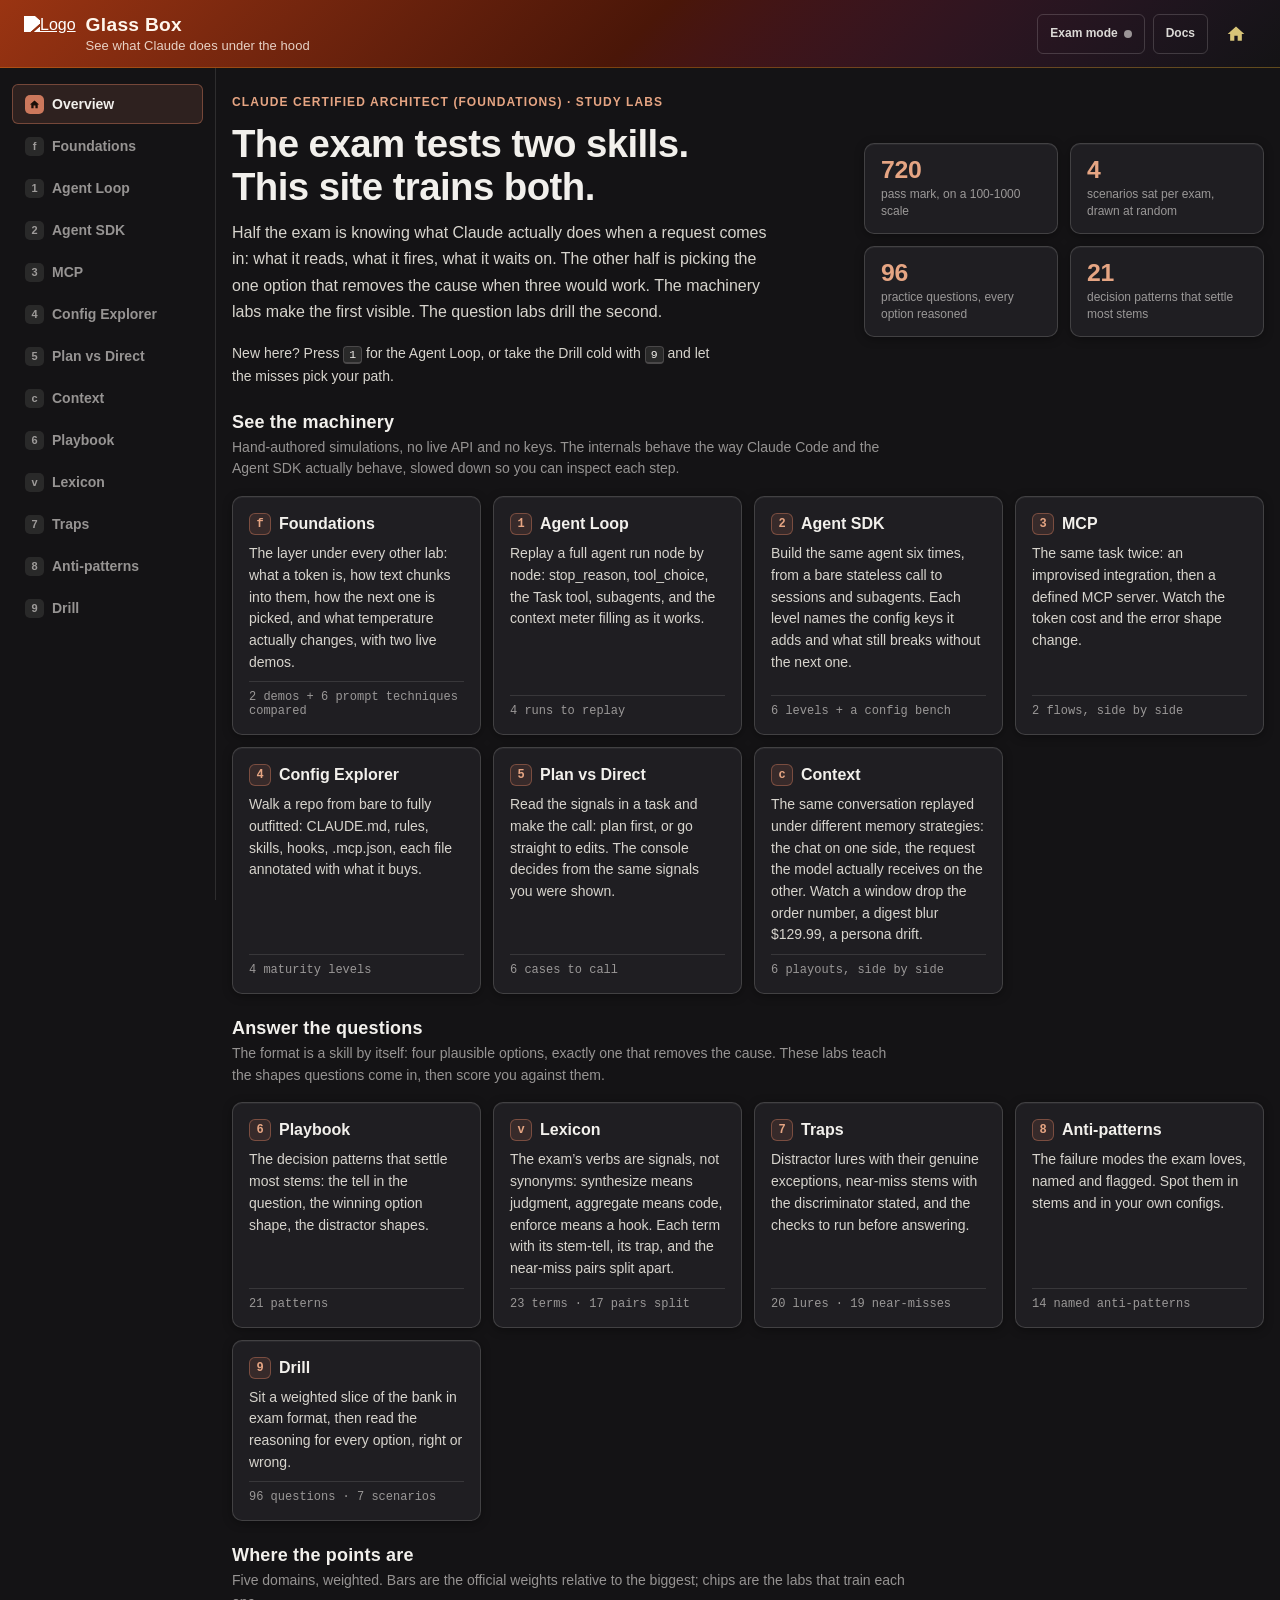
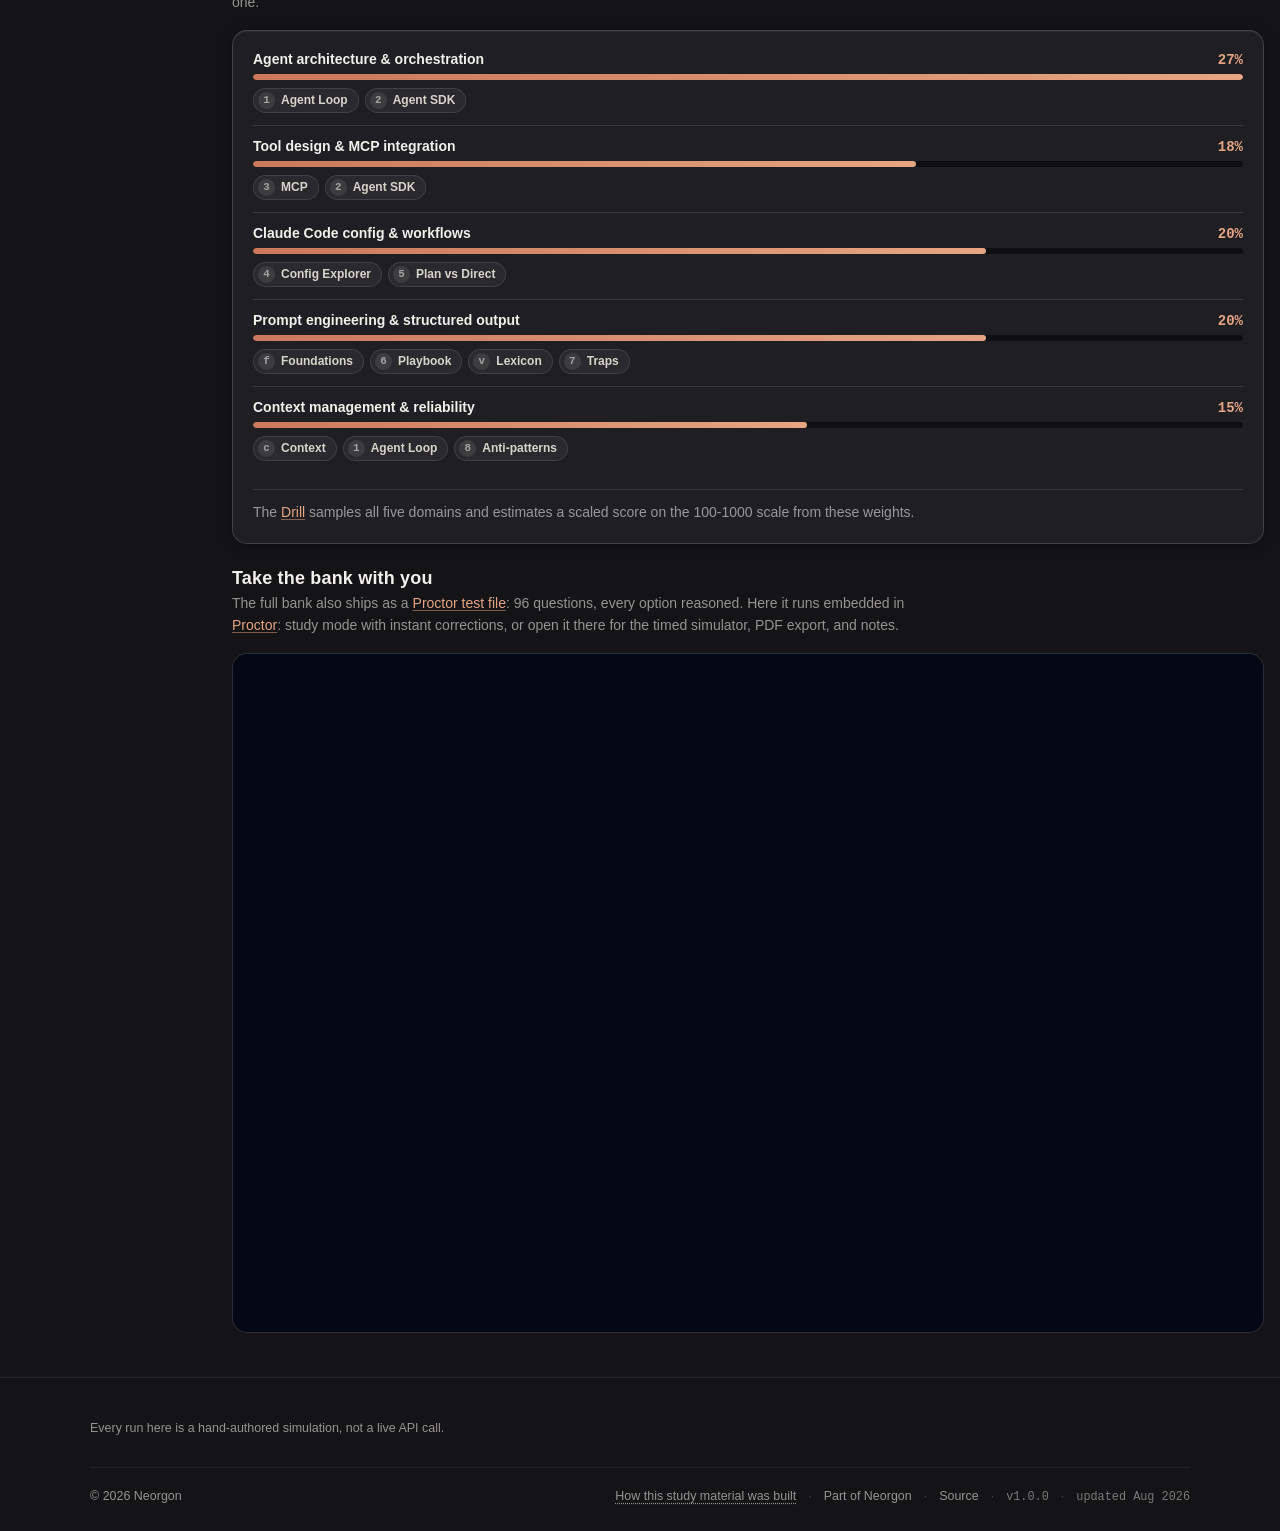
==== commit fd363867: "02" ====
--- a/index.html
+++ b/index.html
@@ -4,9 +4,9 @@
   <meta charset="UTF-8">
   <meta name="viewport" content="width=device-width, initial-scale=1.0">
   <title>Glass Box | Claude Under the Hood</title>
-  <meta name="description" content="Study labs for the Claude Certified Architect - Foundations exam: a level-by-level Agent SDK build, clickable agent runs, an answer playbook, the traps, and 96 scored practice questions">
+  <meta name="description" content="Study labs for the Claude Certified Architect - Foundations exam: tokens and temperature from scratch, a level-by-level Agent SDK build, clickable agent runs, an answer playbook, the traps, and 96 scored practice questions">
   <meta property="og:title" content="Glass Box | Claude Under the Hood">
-  <meta property="og:description" content="Eleven study labs for the Claude Certified Architect - Foundations exam: agent runs you can click through, an answer playbook, the traps, and 96 scored practice questions">
+  <meta property="og:description" content="Twelve study labs for the Claude Certified Architect - Foundations exam: agent runs you can click through, an answer playbook, the traps, and 96 scored practice questions">
   <meta property="og:type" content="website">
   <meta property="og:url" content="https://glassbox.neorgon.com/">
   <meta property="og:site_name" content="Neorgon">
@@ -38,9 +38,9 @@
     "@context": "https://schema.org",
     "@type": "WebApplication",
     "name": "Glass Box",
-    "description": "Interactive study labs for the Claude Certified Architect - Foundations exam: a level-by-level Claude Agent SDK build (AgentDefinition, hooks, Task subagents, sessions) with an interactive config bench, simulated agent loops, MCP, Claude Code config and planning mode, plus an answer playbook, a distractor-trap catalogue, and a bank of 96 scored practice questions.",
+    "description": "Interactive study labs for the Claude Certified Architect - Foundations exam: tokenization, next-token prediction and temperature built from scratch, a level-by-level Claude Agent SDK build (AgentDefinition, hooks, Task subagents, sessions) with an interactive config bench, agent loops in both practice and theory (hub-and-spoke, isolated context, the built-in tools), MCP servers with transports and code, Claude Code config, planning mode and the context stores a fact can live in, plus an answer playbook, a distractor-trap catalogue, and a bank of 96 scored practice questions.",
     "educationalUse": "Exam preparation",
-    "teaches": "Claude Agent SDK, Model Context Protocol, Claude Code configuration, prompt engineering, context management",
+    "teaches": "Tokenization and sampling, Claude Agent SDK, the agentic loop and hub-and-spoke orchestration, Model Context Protocol, Claude Code configuration, prompt engineering, context management",
     "url": "https://glassbox.neorgon.com/",
     "applicationCategory": "EducationalApplication",
     "operatingSystem": "Any",
@@ -79,14 +79,17 @@
     </div>
   </header>
 
-  <!-- Lab navigation rail (sticky under header) -->
-  <nav class="lab-rail" id="labRail" aria-label="Labs">
-    <div class="lab-rail__inner" id="labRailInner"><!-- built by render.js --></div>
-  </nav>
+  <!-- Shell: on wide screens the lab nav becomes a sticky side menu (see
+       style.css .shell); on narrow ones it stays a horizontal rail. -->
+  <div class="shell">
+    <nav class="lab-rail" id="labRail" aria-label="Labs">
+      <div class="lab-rail__inner" id="labRailInner"><!-- built by render.js --></div>
+    </nav>
 
-  <main id="main">
-    <div class="lab-mount" id="labMount"><!-- active lab mounts here --></div>
-  </main>
+    <main id="main">
+      <div class="lab-mount" id="labMount"><!-- active lab mounts here --></div>
+    </main>
+  </div>
 
   <!-- Floating tooltip for glossary terms (data-tip) -->
   <div class="tip" id="tip" role="tooltip" hidden></div>
@@ -109,7 +112,7 @@
     Every run here is a hand-authored simulation, not a live API call.
     <template data-neo-disclaimer data-label="How this study material was built" data-title="How this study material was built">
       <p>Every run in the machinery labs is a <strong>hand-authored simulation</strong>, not a live API call. Nothing here talks to a model; the point is to make the mechanism inspectable, not to demo it.</p>
-      <p>Built as study fuel for the Claude Certified Architect (Foundations) exam. Drill questions follow the official study guide&rsquo;s practice test. The two exam scenarios the guide lists but never exercises &mdash; Structured Data Extraction and Developer Productivity Tools &mdash; are written here from its theory chapters and are marked as such where they appear.</p>
+      <p>Built as study fuel for the Claude Certified Architect (Foundations) exam. Drill questions follow the official study guide&rsquo;s practice test. The two exam scenarios the guide lists but never exercises (Structured Data Extraction and Developer Productivity Tools) are written here from its theory chapters and are marked as such where they appear.</p>
       <p>Scores are a domain-weighted estimate on the published 100&ndash;1000 scale, <strong>not an official conversion</strong>. Treat them as a study signal, not a prediction.</p>
     </template>
   </footer>
--- a/css/style.css
+++ b/css/style.css
@@ -4,13 +4,13 @@
 /*
  * ── Design tokens ─────────────────────────────────────────────
  *
- *  Warm charcoal ("Anthropic dark room")
- *  bg:                 #151210   well (recessed): #110d0a   panel (raised): #1b1511
+ *  Neutral charcoal, clay signal ("Anthropic dark room", de-rusted)
+ *  bg:                 #141315   well (recessed): #0f0e10   panel (raised): #1f1e22
  *  clay accent:        #cc785c   bright: #e6a583
  *  support hues:       gold #d9a441 · sage #9cba7f · teal #2dd4bf
  *                      rose #e05a6b · violet #a78bfa
- *  text primary:       #f4ede4 (warm ivory)
- *  text secondary:     #d8cec0
+ *  text primary:       #f2f0ec (soft ivory)
+ *  text secondary:     #d7d4cd
  *  text muted:         rgba(ink,.60)
  *  header:             ember skin (kit), gradient end re-pointed at --bg
  *
@@ -40,30 +40,31 @@
  */
 
 :root {
-  /* Warm charcoal ("Anthropic dark room"): ivory ink on espresso, clay as
-     the signal hue. Deviates from the fleet --bg on purpose — the subject
-     is Claude, so the site wears Claude's temperature. --ink is the ivory
-     rgb triplet for rgba() tints, so every wash and border stays warm.
+  /* Neutral charcoal with a whisper of warmth. The first palette ran warm
+     brown surfaces end to end (bg #151210, panel #241b15) and long reading
+     sessions felt like "text on rusty metal": every border and wash inherited
+     the brown through rgba(var(--ink), …). The neutrals are now near-neutral,
+     so clay #cc785c reads as the *accent* again instead of the wall colour.
+     The site keeps Claude's temperature in the signal hue, not in the room.
      Elevation: --well sits BELOW the page (code, logs, canvas); --panel
      sits ABOVE it (graph nodes, inspector, flipped cards). */
-  --ink: 244, 237, 228;
-  --bg: #151210;
-  --well: #110d0a;
-  /* Raised surfaces earn a real luminance step: at #1b1511 the overview
-     cards sat ~1.1:1 over the page and dissolved into it. #241b15 keeps
-     the espresso temperature but reads as a surface, not a stain; the
-     border tiers (.12/.17/.26) moved up with it for the same reason. */
-  --panel: #241b15;
+  --ink: 236, 234, 230;
+  --bg: #141315;
+  --well: #0f0e10;
+  /* Raised surfaces earn a real luminance step: too close to --bg and cards
+     dissolve into the page; the border tiers (.12/.17/.26) are tuned to this
+     step, not to the hue. */
+  --panel: #1f1e22;
   --surface-1: rgba(var(--ink),.055);
   --surface-2: rgba(var(--ink),.10);
-  --surface-toast: #2b211a;
+  --surface-toast: #27262b;
   --border-subtle: rgba(var(--ink),.12);
   --border: rgba(var(--ink),.17);
   --border-strong: rgba(var(--ink),.26);
-  --text-primary: #f4ede4;
-  --text-secondary: #d8cec0;
+  --text-primary: #f2f0ec;
+  --text-secondary: #d7d4cd;
   /* .60 ≈ 6.4:1 on --bg. Muted text is almost always 11-14px here, so it
-     needs headroom over the 4.5:1 floor — but past ~.62 it starts
+     needs headroom over the 4.5:1 floor, but past ~.62 it starts
      competing with --text-secondary and the three-tier system flattens. */
   --text-muted: rgba(var(--ink),.60);
   /* Glass Box brand: Anthropic clay */
@@ -107,9 +108,14 @@
      inline bad-example blocks. */
   --text-code: 0.85rem;
   --text-mono-sm: 0.8rem;
-  /* Comfortable reading measure for prose. Labs are up to 1180px wide; body
-     copy must never run the full width. */
-  --measure: 66ch;
+  /* Reading measures. Labs are up to 1180px wide, so copy still never runs
+     the full width, but 66ch left a lead paragraph as a narrow tower with
+     half the row empty beside it. --measure-lead is the wide step for the
+     paragraph that opens a lab or a section (the one the reader lands on);
+     --measure stays the step for captions and notes inside cards, where the
+     card is usually narrower than either number anyway. */
+  --measure-lead: 96ch;
+  --measure: 72ch;
   --measure-tight: 54ch;
   --space-1: 4px; --space-2: 8px; --space-3: 12px; --space-4: 16px;
   --space-5: 20px; --space-6: 24px; --space-8: 32px; --space-10: 40px;
@@ -118,12 +124,12 @@
   --dur-fast: 120ms; --dur: 200ms;
   --control-height: 44px;
   --control-height-sm: 36px;
-  --shadow-card: 0 12px 28px rgba(8, 4, 2, 0.5);
-  --shadow-modal: 0 24px 48px rgba(4, 2, 1, 0.6);
+  --shadow-card: 0 12px 28px rgba(0, 0, 0, 0.5);
+  --shadow-modal: 0 24px 48px rgba(0, 0, 0, 0.6);
   /* Resting elevation for raised cards: a 1px ivory rim light on the top
      edge plus a soft ambient drop, so panels separate from the page even
      where the border alone is quiet. */
-  --shadow-raised: inset 0 1px 0 rgba(var(--ink),.05), 0 2px 10px rgba(8, 4, 2, .35);
+  --shadow-raised: inset 0 1px 0 rgba(var(--ink),.05), 0 2px 10px rgba(0, 0, 0, .35);
   --z-sticky-header: 200;
   --z-modal: 400;
   --z-toast: 500;
@@ -159,7 +165,7 @@
 /* ── Layout ────────────────────────────────────────────────── */
 /*
  * GOTCHA: body { display:flex; flex-direction:column } + margin: 0 auto
- * on a child collapses its width — always pair with width: 100%.
+ * on a child collapses its width, so always pair with width: 100%.
  *
  * GOTCHA: External images (YouTube ggpht, Gravatar, etc.) may block loading
  * when the Referer header points to localhost or an unknown origin. Fix:
@@ -228,14 +234,14 @@
 }
 
 /* ── Header ────────────────────────────────────────────────────
- * Owned by the Neorgon Header Kit (css/neorgon-header.css — canonical
+ * Owned by the Neorgon Header Kit (css/neorgon-header.css, canonical
  * source: packages/neorgon-ui/header/). Do NOT style .header-bar,
  * .header-logo*, .header-title-link, .header-subtitle, .header-right,
  * .header-actions, or .header-home here. Auth styles (.auth-*) stay
  * site-owned below.
  *
  * One sanctioned exception: skin token overrides. Ember's --header-bg-end
- * assumes the fleet navy page (#040714); on this warm charcoal page that
+ * assumes the fleet navy page (#040714); on this charcoal page that
  * end-stop reads as a cold seam. Re-point it at --bg so the gradient
  * dissolves into the page. The kit's skin rule is (0,3,1) and this sheet
  * loads BEFORE the kit, so the selector needs (0,3,2) to win. The
@@ -324,7 +330,7 @@
 }
 .btn--danger:hover { background: var(--danger-hover); }
 
-/* Toolbar ghost (header nav) — same as .btn.btn--ghost.btn--sm */
+/* Toolbar ghost (header nav): same as .btn.btn--ghost.btn--sm */
 .nav-link {
   display: inline-flex;
   align-items: center;
@@ -377,7 +383,7 @@
   stroke: none;
 }
 
-/* ── Sheet (inline panel under header) — not a modal ─────────
+/* ── Sheet (inline panel under header), not a modal ─────────
  * Use for auth, filters, compact forms. No backdrop; page scrolls.
  * For blocking overlays use .modal below.
  */
@@ -544,14 +550,14 @@
 
 /* ── Card ──────────────────────────────────────────────────── */
 /*
- * GOTCHA: backdrop-filter creates a stacking context — dropdowns inside
+ * GOTCHA: backdrop-filter creates a stacking context, so dropdowns inside
  * a card can be clipped by a later card's stacking context. Fix by adding
  * position: relative; z-index: 10 to the card that owns the open dropdown.
  *
- * Default: static surface (no hover lift — avoids generic “dashboard demo”).
+ * Default: static surface (no hover lift, which avoids generic “dashboard demo”).
  * Use .card--interactive for raised hover + entrance motion.
  *
- * GOTCHA: a <button> or <a> used AS a card does not inherit body text color —
+ * GOTCHA: a <button> or <a> used AS a card does not inherit body text color:
  * buttons default to canvas text (near-black), rendering invisible on the dark
  * bg. When a card is an interactive element, set color: var(--text-primary)
  * and font-family: var(--font) explicitly on it.
@@ -640,7 +646,7 @@
 
 /* ── Footer ────────────────────────────────────────────────────
    Owned by the Neorgon Footer Kit (css/neorgon-footer.css).
-   Don't add .neo-footer rules here — edit packages/neorgon-ui/footer/
+   Don't add .neo-footer rules here; edit packages/neorgon-ui/footer/
    and re-run sync-footer.sh. */
 
 /* ── Focus styles ────────────────────────────────────────────
@@ -648,7 +654,7 @@
  * (digits switch labs, Esc closes the inspector, the drill is answerable
  * without a mouse) so every interactive surface must show the same ring.
  *
- * :focus-visible only — a mouse click on a .chip / .opt / .lab-tab should
+ * :focus-visible only, because a mouse click on a .chip / .opt / .lab-tab should
  * not leave a ring behind. Elements inside a scroll container or with a
  * flush edge get a negative offset below so the ring is never clipped.
  */
@@ -666,7 +672,6 @@
 /* Full-bleed pressable surfaces read better with the ring hugging the edge. */
 .ap-card:focus-visible,
 .case:focus-visible,
-.cfg-lvl:focus-visible,
 .opt:focus-visible,
 .pat__head:focus-visible,
 .gnode:focus-visible {
@@ -701,7 +706,7 @@
   }
   .card--interactive:hover { transform: none; }
   /* The two animated surfaces: the anti-pattern card flip and the inspector
-     drawer. Both stay usable as instant state changes — no residual offset. */
+     drawer. Both stay usable as instant state changes, with no residual offset. */
   .ap-card__face { transform: none !important; }
   .inspector__panel { transition: none; }
   .gnode.is-active { animation: none; }
@@ -736,12 +741,18 @@
 .exam-toggle[aria-pressed="true"] { border-color: var(--clay); color: var(--text-primary); }
 body.exam-mode [data-tip] { text-decoration-color: var(--clay); text-decoration-thickness: 2px; }
 
-/* ── Lab rail ─────────────────────────────────────────────────
- * Holds the overview tab + 9 lab tabs. Three things it has to get right:
+/* ── Lab rail (mobile) / side menu (desktop) ──────────────────
+ * The base rules below are the NARROW layout: a horizontal sticky strip
+ * under the header that scrolls sideways. At >= 1024px the @media block
+ * after them turns the same nav into a sticky side menu; with 13 labs a
+ * top strip either overflows or shrinks the tabs past recognition, and a
+ * sidebar also buys back the vertical space the strip used to take.
+ *
+ * Base-mode details that still matter:
  *
  * 1. It sits UNDER the sticky header, not behind it. The base `nav` rule
  *    made .lab-rail a flex container, which turned `margin: 0 auto` on the
- *    inner into flex auto-margins — the rail centred itself instead of
+ *    inner into flex auto-margins, so the rail centred itself instead of
  *    lining up with .lab-mount. display:block restores block centring.
  * 2. Sticky offset is the header's own height, read from the kit. At top:0
  *    the rail parked *behind* the 68px header and was invisible on scroll.
@@ -752,7 +763,7 @@
 .lab-rail {
   display: block;
   position: sticky; top: var(--header-h, 68px); z-index: 150;
-  background: rgba(21,18,16,.9);
+  background: rgba(20, 19, 21, .9);
   backdrop-filter: blur(12px);
   -webkit-backdrop-filter: blur(12px);
   border-bottom: 1px solid var(--border-subtle);
@@ -799,6 +810,93 @@
 .lab-tab:hover .lab-tab__num { color: var(--text-secondary); }
 .lab-tab.is-active .lab-tab__num { background: var(--clay); color: #1a0e08; }
 
+/* ── Side menu (wide screens) ─────────────────────────────────
+ * The same <nav>, rotated: a sticky column docked to the left of the lab.
+ * .shell becomes a flex row; the rail sticks under the header for the full
+ * scroll; the inner list goes vertical with its own overflow. The fade mask
+ * and the blur come off, so nothing scrolls sideways and the page background
+ * already ends at the rail. scroll-padding shrinks too: only the header
+ * stacks above content now, not header + 58px of rail.
+ */
+@media (min-width: 1024px) {
+  html { scroll-padding-top: calc(var(--header-h, 68px) + var(--space-3)); }
+  .shell {
+    display: flex; align-items: flex-start;
+    width: 100%; max-width: 1480px; margin: 0 auto;
+  }
+  .lab-rail {
+    flex: 0 0 216px;
+    height: calc(100dvh - var(--header-h, 68px));
+    background: transparent;
+    backdrop-filter: none; -webkit-backdrop-filter: none;
+    border-bottom: 0; border-right: 1px solid var(--border-subtle);
+  }
+  .lab-rail__inner {
+    flex-direction: column; gap: 2px;
+    max-width: none; height: 100%;
+    padding: var(--space-4) var(--space-3);
+    overflow-x: hidden; overflow-y: auto;
+    -webkit-mask-image: none; mask-image: none;
+  }
+  .lab-tab { width: 100%; min-height: 40px; }
+  main#main { flex: 1; min-width: 0; }
+}
+
+/* ── Rail drill-down: one lab's sections ──────────────────────
+ * The same container in a second view (js/rail.js). Section buttons reuse
+ * .lab-tab so the sizing, the active pill and both orientations come for
+ * free; the number chip becomes a dot, because a digit here would read as
+ * a keyboard shortcut and the digits still belong to the labs.
+ *
+ * These sections need NO scroll-margin-top: `html` already declares
+ * scroll-padding-top for the sticky header plus the stacked rail (see the
+ * :root block, and its smaller ≥1024px value). The two add up, and a
+ * scroll-margin here landed every jump 126px past the heading, and the
+ * section tracker in js/rail.js then lit the tab for the previous section
+ * because the new one had not reached the line yet.
+ */
+.rail-back, .rail-drill {
+  display: inline-flex; align-items: center; gap: var(--space-1);
+  flex-shrink: 0; min-height: var(--control-height);
+  padding: var(--space-2) var(--space-3); border-radius: var(--radius-sm);
+  background: transparent; border: 1px dashed var(--border-strong);
+  color: var(--text-muted); cursor: pointer;
+  font-family: inherit; font-size: var(--text-xs); font-weight: 650;
+  white-space: nowrap;
+  transition: background-color var(--dur), color var(--dur), border-color var(--dur);
+}
+.rail-back:hover, .rail-drill:hover { background: var(--surface-1); color: var(--text-primary); border-color: var(--clay-line); }
+.rail-back svg, .rail-drill svg { width: 13px; height: 13px; flex-shrink: 0; }
+.rail-head {
+  flex-shrink: 0; align-self: center;
+  padding: 0 var(--space-2);
+  font-size: var(--text-2xs); font-weight: 700;
+  text-transform: uppercase; letter-spacing: .08em;
+  color: var(--text-secondary); white-space: nowrap;
+}
+.lab-tab--sub { font-weight: 550; font-size: var(--text-xs); }
+.lab-tab__dot {
+  width: 6px; height: 6px; border-radius: 50%; flex-shrink: 0;
+  background: var(--border-strong);
+  transition: background-color var(--dur), box-shadow var(--dur);
+}
+.lab-tab--sub:hover .lab-tab__dot { background: var(--text-muted); }
+.lab-tab--sub.is-active .lab-tab__dot { background: var(--clay); box-shadow: 0 0 0 3px var(--clay-soft); }
+
+@media (min-width: 1024px) {
+  .rail-back { width: 100%; justify-content: flex-start; margin-bottom: var(--space-2); }
+  .rail-drill { justify-content: space-between; margin: 2px 0 var(--space-2) var(--space-5); min-height: 30px; }
+  .rail-head {
+    align-self: stretch; text-align: left;
+    padding: 0 var(--space-2) var(--space-2);
+    border-bottom: 1px solid var(--border-subtle); margin-bottom: var(--space-2);
+  }
+  /* The label can be two lines in the column; the strip keeps it on one. */
+  .lab-tab--sub { align-items: flex-start; min-height: 34px; padding: var(--space-2); }
+  .lab-tab--sub .lab-tab__label { white-space: normal; line-height: 1.35; text-align: left; }
+  .lab-tab__dot { margin-top: 5px; }
+}
+
 /* ── Lab shell ────────────────────────────────────────────────
  * Every lab is a flex column on the 4px scale: --space-6 between blocks,
  * --space-8 under the masthead. The masthead (.lab__head / __title / __lead)
@@ -810,7 +908,7 @@
   display: flex; flex-wrap: wrap;
   align-items: flex-start; justify-content: space-between;
   gap: var(--space-4);
-  /* One shared rule under every masthead — the labs read as one instrument
+  /* One shared rule under every masthead, so the labs read as one instrument
      panel rather than eight unrelated pages. */
   padding-bottom: var(--space-4);
   margin-bottom: calc(var(--space-2) * -1); /* net --space-4 before block 1 */
@@ -824,7 +922,7 @@
 }
 .lab__lead {
   font-size: var(--text-base); color: var(--text-secondary);
-  line-height: 1.6; max-width: var(--measure); margin-top: var(--space-2);
+  line-height: 1.6; max-width: var(--measure-lead); margin-top: var(--space-2);
   text-wrap: pretty;
 }
 .lab__lead code { font-family: var(--mono); font-size: .9em; color: var(--text-primary); }
@@ -840,6 +938,38 @@
 /* Labs toggle whole views with the `hidden` attribute; display rules on
    .drill-run / .q__reveal etc. must not win over it. */
 .lab [hidden] { display: none !important; }
+
+/* ── Links inside copy ────────────────────────────────────────
+   Nothing styled a bare `a` before this, so every cross-lab link in a
+   sentence rendered in the browser default #0000EE, and #551A8B once
+   visited: 1.3:1 and 1.9:1 on this background, i.e. the dark purple that
+   could not be read. Accent clay clears 7:1, and :visited deliberately
+   keeps the same colour: a study page gets revisited constantly, and a
+   fading link would hide the navigation exactly for the returning reader.
+   Scoped with :not([class]) so the anchors that already have their own
+   look (.ov-card, .ov-chip, .q__pattern, .btn) are untouched. */
+.lab a:not([class]),
+#inspectorBody a:not([class]),
+.insp-foot a {
+  color: var(--accent-bright);
+  text-decoration: underline;
+  text-decoration-color: rgba(230,165,131,.5);
+  text-decoration-thickness: 1px;
+  text-underline-offset: 2px;
+  transition: color var(--dur-fast) ease, text-decoration-color var(--dur-fast) ease;
+}
+.lab a:not([class]):visited,
+#inspectorBody a:not([class]):visited,
+.insp-foot a:visited { color: var(--accent-bright); }
+.lab a:not([class]):hover,
+#inspectorBody a:not([class]):hover,
+.insp-foot a:hover { color: #f6cdb4; text-decoration-color: currentColor; }
+.lab a:not([class]):focus-visible,
+#inspectorBody a:not([class]):focus-visible,
+.insp-foot a:focus-visible {
+  outline: 2px solid var(--accent-bright); outline-offset: 3px;
+  border-radius: 2px; text-decoration: none;
+}
 
 /* ── data-tip terms ─────────────────────────────────────────── */
 [data-tip] {
@@ -941,7 +1071,7 @@
   letter-spacing: .03em; white-space: nowrap;
   border: 1px solid transparent;
 }
-/* --violet on --violet-soft measures 4.18:1 — under AA for an 11px bold
+/* --violet on --violet-soft measures 4.18:1, under AA for an 11px bold
    label. --violet-text is the same hue one step lighter (6.1:1). */
 .tag--scenario { background: var(--violet-soft); color: var(--violet-text); border-color: var(--violet-line); }
 .tag--domain   { background: var(--clay-soft);   color: var(--accent-bright); border-color: var(--clay-line); }
@@ -1057,7 +1187,7 @@
 
 /* ══ LOOP LAB ══════════════════════════════════════════════ */
 .loop-scenarios { display: flex; flex-wrap: wrap; gap: var(--space-2); }
-.loop-blurb { color: var(--text-muted); font-size: var(--text-sm); margin-top: -8px; }
+.loop-blurb { color: var(--text-muted); font-size: var(--text-sm); margin-top: -8px; max-width: var(--measure-lead); }
 .loop-prompt {
   font-family: var(--mono); font-size: var(--text-sm);
   background: var(--well); border: 1px solid var(--border); border-radius: var(--radius);
@@ -1132,7 +1262,7 @@
 /* ── "What you see" as a chat window ──────────────────────────
  * Requests are the user's right-aligned bubbles, responses the agent's
  * left-aligned ones, and tool/result/system events shrink to centered
- * status chips — an interface people recognise, so the raw view reads
+ * status chips: an interface people recognise, so the raw view reads
  * as the specific machinery underneath it. */
 .loop-log--chat { font-family: var(--font); font-size: var(--text-sm); display: flex; flex-direction: column; gap: 8px; }
 .loop-log--chat .log-row { display: flex; padding: 0; border-left: none; }
@@ -1185,13 +1315,151 @@
  * reliability row), .prim cards for the levers, .sdk-note for the
  * reliability verdicts. Tones mark the two sides amber/green. */
 .loop-contrast__head h3 { font-size: var(--text-xl); font-weight: 700; }
-.loop-contrast__head p { margin-top: var(--space-1); font-size: var(--text-sm); line-height: 1.55; color: var(--text-muted); max-width: var(--measure); }
+.loop-contrast__head p { margin-top: var(--space-1); font-size: var(--text-sm); line-height: 1.55; color: var(--text-muted); max-width: var(--measure-lead); }
 .loop-contrast__side h4 { font-size: var(--text-base); font-weight: 650; }
 .loop-contrast__side > p { font-size: var(--text-sm); line-height: 1.55; color: var(--text-secondary); }
 .loop-contrast__side[data-tone="warn"] { border-color: var(--amber-line); }
 .loop-contrast__side[data-tone="ok"] { border-color: var(--green-line); }
 .loop-contrast__link { align-self: flex-start; }
 .loop-contrast code, .loop-note code { font-family: var(--mono); font-size: .84em; background: rgba(var(--ink),.08); padding: 1px 4px; border-radius: 4px; color: var(--text-primary); }
+
+/* ── Two parts: practice, then theory ─────────────────────────
+ * The lab is one page with two named halves. The nav scrolls rather
+ * than toggling, so nothing is hidden from Cmd-F or from a reader who
+ * simply keeps scrolling. Everything below inherits the loop lab's
+ * inline <code> style from the rule above via .loop-part. */
+.loop-part { display: flex; flex-direction: column; gap: var(--space-4); }
+.loop-part--theory { margin-top: var(--space-6); padding-top: var(--space-5); border-top: 2px solid var(--clay-line); }
+.loop-part__head h3 { font-size: var(--text-xl); font-weight: 700; }
+.loop-part__head p { margin-top: var(--space-1); font-size: var(--text-sm); line-height: 1.6; color: var(--text-muted); max-width: var(--measure-lead); }
+.loop-part__tag { display: block; font-size: var(--text-2xs); font-weight: 800; text-transform: uppercase; letter-spacing: .08em; color: var(--clay); margin-bottom: 6px; }
+.loop-part code, .led__panel code, .kit-use code { font-family: var(--mono); font-size: .84em; background: rgba(var(--ink),.08); padding: 1px 4px; border-radius: 4px; color: var(--text-primary); }
+
+.loop-parts { display: grid; grid-template-columns: repeat(2, minmax(0, 1fr)); gap: var(--space-3); }
+.loop-parts__link {
+  display: flex; flex-direction: column; gap: 4px; text-align: left;
+  padding: var(--space-3) var(--space-4);
+  background: var(--surface-1); border: 1px solid var(--border);
+  border-radius: var(--radius); cursor: pointer;
+  transition: border-color .2s, background .2s;
+}
+.loop-parts__link:hover { border-color: var(--clay); background: var(--clay-soft); }
+.loop-parts__n { font-size: var(--text-2xs); font-weight: 800; text-transform: uppercase; letter-spacing: .08em; color: var(--clay); }
+.loop-parts__t { font-size: var(--text-base); font-weight: 650; color: var(--text-primary); }
+.loop-parts__d { font-size: var(--text-xs); color: var(--text-muted); line-height: 1.45; }
+
+/* ── The concept ledger ───────────────────────────────────────
+ * One row per moving part: hover the row for the glossary meaning
+ * (data-tip sits on the button itself, so focus shows it too), click
+ * it for the consequence. Rows are buttons because that is what they
+ * do; no <details>, since the panel content is generated markup and
+ * the site already has one accordion idiom to match. */
+.loop-ledger__head { display: flex; align-items: flex-start; justify-content: space-between; gap: var(--space-4); flex-wrap: wrap; }
+.led-cycle { display: grid; grid-template-columns: repeat(4, minmax(0, 1fr)); gap: var(--space-2); list-style: none; }
+.led-cycle li {
+  display: flex; align-items: flex-start; gap: 8px;
+  padding: 10px 12px; border-radius: var(--radius);
+  background: var(--well); border: 1px solid var(--border-subtle);
+  font-size: var(--text-xs); line-height: 1.5; color: var(--text-secondary);
+}
+.led-cycle__n {
+  flex: none; width: 18px; height: 18px; display: grid; place-items: center;
+  border-radius: 50%; background: var(--clay-soft); border: 1px solid var(--clay-line);
+  color: var(--clay); font-size: var(--text-2xs); font-weight: 800;
+}
+.led-group { display: flex; flex-direction: column; gap: var(--space-2); }
+.led-group__sub { font-size: var(--text-sm); line-height: 1.55; color: var(--text-muted); max-width: var(--measure-lead); margin-top: -4px; }
+.ledger { list-style: none; display: flex; flex-direction: column; gap: 6px; }
+.led { border: 1px solid var(--border-subtle); border-radius: var(--radius); background: rgba(var(--ink),.02); overflow: hidden; }
+.led:has(.led__row[aria-expanded="true"]) { border-color: var(--clay-line); background: var(--clay-soft); }
+.led__row {
+  width: 100%; display: grid; gap: var(--space-3); align-items: baseline;
+  grid-template-columns: minmax(160px, 220px) 120px 1fr 16px;
+  padding: 12px var(--space-4); text-align: left; cursor: pointer;
+  background: none; border: none; color: inherit;
+}
+.led__row:hover { background: rgba(var(--ink),.03); }
+.led__name { font-family: var(--mono); font-size: var(--text-mono-sm); font-weight: 650; color: var(--text-primary); overflow-wrap: anywhere; }
+.led__where { font-size: var(--text-2xs); text-transform: uppercase; letter-spacing: .05em; color: var(--text-muted); }
+.led__controls { font-size: var(--text-sm); line-height: 1.5; color: var(--text-secondary); }
+.led__chev { color: var(--text-muted); font-size: .7rem; transition: transform .2s var(--ease-snap); justify-self: end; }
+.led__row[aria-expanded="true"] .led__chev { transform: rotate(180deg); color: var(--clay); }
+.led__row[aria-expanded="true"] .led__name { color: var(--clay); }
+.led__panel { padding: 0 var(--space-4) 14px; display: flex; flex-direction: column; gap: 8px; }
+.led__cons, .led__exam { font-size: var(--text-sm); line-height: 1.6; color: var(--text-secondary); max-width: var(--measure); }
+.led__tag { display: inline-block; margin-right: 8px; font-size: var(--text-2xs); font-weight: 800; text-transform: uppercase; letter-spacing: .06em; color: var(--rose); }
+.led__tag--exam { color: var(--amber); }
+
+/* ── Hub-and-spoke ───────────────────────────────────────────
+ * The topology is drawn, not described: hub above, spokes below, and
+ * the edge that does not exist stated out loud: that missing edge is
+ * the thing exam options get wrong. */
+.hub-map { display: flex; flex-direction: column; gap: var(--space-3); align-items: center; padding: var(--space-4); background: var(--well); border: 1px solid var(--border); border-radius: var(--radius-lg); }
+.hub-map__hub {
+  display: flex; flex-direction: column; align-items: center; gap: 2px;
+  padding: 12px 20px; border-radius: var(--radius);
+  background: var(--clay-soft); border: 1px solid var(--clay);
+  position: relative;
+}
+.hub-map__hub::after { content: ""; position: absolute; left: 50%; bottom: -13px; width: 1px; height: 12px; background: var(--clay-line); }
+.hub-map__spokes { display: grid; grid-template-columns: repeat(3, minmax(0, 1fr)); gap: var(--space-3); width: 100%; }
+.hub-map__spoke {
+  display: flex; flex-direction: column; align-items: center; gap: 2px;
+  padding: 12px; border-radius: var(--radius);
+  background: var(--surface-1); border: 1px solid rgba(167,139,250,.4);
+  position: relative;
+}
+.hub-map__spoke::before { content: ""; position: absolute; left: 50%; top: -13px; width: 1px; height: 12px; background: rgba(167,139,250,.4); }
+.hub-map__label { font-family: var(--mono); font-size: var(--text-sm); font-weight: 650; color: var(--text-primary); }
+.hub-map__note, .hub-map__role { font-size: var(--text-2xs); color: var(--text-muted); }
+.hub-map__iso { margin-top: 4px; font-size: var(--text-2xs); font-weight: 700; text-transform: uppercase; letter-spacing: .05em; color: var(--violet); }
+.hub-map__forbidden { font-size: var(--text-sm); line-height: 1.6; color: var(--text-secondary); max-width: var(--measure); text-align: center; }
+.hub-map__x { color: var(--rose); font-weight: 800; margin-right: 4px; }
+
+.hub-duties { list-style: none; display: grid; grid-template-columns: repeat(2, minmax(0, 1fr)); gap: var(--space-3); }
+.hub-duties li { display: flex; gap: 10px; align-items: flex-start; }
+.hub-duties__n {
+  flex: none; width: 22px; height: 22px; display: grid; place-items: center;
+  border-radius: 50%; background: var(--surface-2); border: 1px solid var(--border);
+  color: var(--clay); font-size: var(--text-2xs); font-weight: 800;
+}
+.hub-duties h4 { font-size: var(--text-sm); font-weight: 650; margin-bottom: 2px; }
+.hub-duties p { font-size: var(--text-sm); line-height: 1.55; color: var(--text-secondary); }
+.hub-iso { display: grid; grid-template-columns: repeat(2, minmax(0, 1fr)); gap: var(--space-3); }
+.hub-iso__card { padding: var(--space-4); border-radius: var(--radius); background: rgba(167,139,250,.06); border: 1px solid rgba(167,139,250,.3); }
+.hub-iso__card h4 { font-size: var(--text-sm); font-weight: 650; color: var(--violet); margin-bottom: 4px; }
+.hub-iso__card p { font-size: var(--text-sm); line-height: 1.6; color: var(--text-secondary); }
+/* Three children per side, so the 4-row subgrid default does not apply.
+   The code row is shared, and the one-line bad prompt would stretch to
+   the height of the eight-line good one: a framed, empty box. Pin the
+   block to the top of its row instead; the notes still line up. */
+.hub-prompts { grid-template-rows: auto auto 1fr; }
+.hub-prompts .code-block { align-self: start; }
+.hub-prompts h4 { font-size: var(--text-base); font-weight: 650; }
+.hub-prompts .pair__side[data-tone="warn"] { border-color: var(--amber-line); }
+.hub-prompts .pair__side[data-tone="ok"] { border-color: var(--green-line); }
+.hub-prompts__note, .hub-par__note { font-size: var(--text-sm); line-height: 1.6; color: var(--text-secondary); }
+.hub-par { display: grid; grid-template-columns: 1fr 1fr; gap: var(--space-4); align-items: start; }
+
+/* ── Built-in toolset ────────────────────────────────────────
+ * A four-column table that becomes stacked cards on narrow screens:
+ * the tool column is the answer, so it keeps its mono treatment at
+ * every width. */
+.loop-kit__lead { font-size: var(--text-sm); line-height: 1.6; color: var(--text-muted); max-width: var(--measure-lead); }
+.kit-table { display: flex; flex-direction: column; border: 1px solid var(--border-subtle); border-radius: var(--radius); overflow: hidden; }
+.kit-row { display: grid; grid-template-columns: 1.1fr .5fr .9fr 1.8fr; gap: var(--space-3); padding: 12px var(--space-4); align-items: baseline; border-top: 1px solid var(--border-subtle); }
+.kit-row:first-child { border-top: none; }
+.kit-row--head { background: var(--surface-2); font-size: var(--text-2xs); text-transform: uppercase; letter-spacing: .06em; color: var(--text-muted); font-weight: 700; }
+.kit-task { font-size: var(--text-sm); color: var(--text-primary); }
+.kit-tool code { font-family: var(--mono); font-size: var(--text-sm); font-weight: 700; color: var(--clay); background: var(--clay-soft); border: 1px solid var(--clay-line); padding: 2px 8px; border-radius: 6px; }
+.kit-ex code { font-family: var(--mono); font-size: var(--text-2xs); color: var(--text-muted); overflow-wrap: anywhere; }
+.kit-use { font-size: var(--text-sm); line-height: 1.5; color: var(--text-secondary); }
+.kit-walk { list-style: none; display: flex; flex-direction: column; gap: 6px; }
+.kit-walk li { display: grid; grid-template-columns: 22px 74px 1fr; gap: var(--space-3); align-items: baseline; padding: 10px 12px; border-radius: var(--radius); background: var(--well); border: 1px solid var(--border-subtle); }
+.kit-walk__n { color: var(--text-muted); font-size: var(--text-2xs); font-weight: 800; font-variant-numeric: tabular-nums; }
+.kit-walk__tool { font-family: var(--mono); font-size: var(--text-mono-sm); font-weight: 700; color: var(--clay); }
+.kit-walk__body { font-size: var(--text-sm); line-height: 1.55; color: var(--text-secondary); }
+.kit-notes { display: grid; grid-template-columns: repeat(auto-fit, minmax(280px, 1fr)); gap: var(--space-3); }
 
 /* ══ CONTEXT LAB ════════════════════════════════════════════
  * Split-screen conversation memory: the chat pane reuses the loop
@@ -1261,6 +1529,49 @@
 .cw-issue__row p { font-size: var(--text-sm); color: var(--text-secondary); line-height: 1.55; }
 .cw-issue code, .cw-verdict code, .insp-blurb code { font-family: var(--mono); font-size: .84em; background: rgba(var(--ink),.08); padding: 1px 4px; border-radius: 4px; color: var(--text-primary); }
 
+/* Where a fact lives: tiers of stores, each a card carrying lifetime /
+   survives / costs, then the three window-hygiene cards. Two columns:
+   the code samples in data/context-stores.js are wrapped to fit one. */
+.ctx-stores { display: flex; flex-direction: column; gap: var(--space-4); }
+.store-tier { display: flex; flex-direction: column; gap: var(--space-2); }
+.store-tier__sub { font-size: var(--text-sm); color: var(--text-muted); line-height: 1.55; max-width: var(--measure-lead); }
+.store-grid { display: grid; grid-template-columns: repeat(2, minmax(0, 1fr)); gap: var(--space-3); align-items: start; }
+.store-grid--hyg { align-items: stretch; }
+.store {
+  display: flex; flex-direction: column; gap: var(--space-2); min-width: 0;
+  background: var(--surface-1); border: 1px solid var(--border);
+  border-radius: var(--radius-lg); padding: var(--space-4);
+}
+.store__head { display: flex; align-items: baseline; justify-content: space-between; gap: var(--space-3); }
+.store__head h4 { font-size: var(--text-base); font-weight: 650; color: var(--text-primary); }
+.store__where {
+  flex: none; font-family: var(--mono); font-size: var(--text-2xs); color: var(--text-muted);
+  background: var(--well); border: 1px solid var(--border-subtle);
+  border-radius: 999px; padding: 2px 9px; white-space: nowrap;
+}
+/* dt/dd as a two-column pair list: the labels are the scannable part,
+   so they keep a fixed column and the values wrap beside them. */
+.store__meta { display: grid; grid-template-columns: 66px minmax(0, 1fr); column-gap: var(--space-3); row-gap: 6px; }
+.store__meta dt { font-size: var(--text-2xs); font-weight: 700; text-transform: uppercase; letter-spacing: .05em; color: var(--text-muted); padding-top: 3px; }
+.store__meta dd { font-size: var(--text-sm); color: var(--text-secondary); line-height: 1.55; }
+.store__note { font-size: var(--text-sm); color: var(--text-secondary); line-height: 1.6; }
+.store__exam { font-size: var(--text-sm); color: var(--text-secondary); line-height: 1.6; background: var(--clay-soft); border: 1px solid var(--clay-line); border-radius: var(--radius); padding: 10px 12px; }
+.store__tag { font-size: var(--text-2xs); font-weight: 700; text-transform: uppercase; letter-spacing: .05em; color: var(--clay); margin-right: 6px; }
+.store code { font-family: var(--mono); font-size: .84em; background: rgba(var(--ink),.08); padding: 1px 4px; border-radius: 4px; color: var(--text-primary); }
+.store__meta dd code { background: rgba(var(--ink),.08); }
+.store .code-block { min-width: 0; }
+.store--hyg .store__head h4 { font-size: var(--text-sm); }
+/* Also used once outside this lab: the config explorer closes with the
+   same block, pointing back here. */
+.store-rule {
+  font-size: var(--text-sm); color: var(--text-secondary); line-height: 1.65;
+  max-width: var(--measure-lead);
+  background: var(--well); border: 1px solid var(--border);
+  border-left: 3px solid var(--clay); border-radius: var(--radius);
+  padding: var(--space-3) var(--space-4);
+}
+.store-rule code { font-family: var(--mono); font-size: .84em; background: rgba(var(--ink),.08); padding: 1px 4px; border-radius: 4px; color: var(--text-primary); }
+
 /* ══ LEXICON LAB ════════════════════════════════════════════
  * Dictionary cards for the exam's operational verbs. Cards open the
  * inspector; exam mode reveals each card's trap inline. The pairs
@@ -1300,7 +1611,7 @@
 .mcp-task { font-family: var(--mono); font-size: var(--text-sm); background: var(--well); border: 1px solid var(--border); border-radius: var(--radius); padding: 12px 16px; }
 .mcp-task__label { color: var(--clay); font-weight: 700; margin-right: 10px; text-transform: uppercase; font-size: var(--text-xs); letter-spacing: .06em; }
 .mcp-grid { display: grid; grid-template-columns: 1fr 1fr; gap: var(--space-4); }
-/* min-width:0 — a grid item defaults to min-content width, so the code blocks
+/* min-width:0 matters: a grid item defaults to min-content width, so the code blocks
    inside push the column past the viewport and scroll the whole page sideways. */
 .mcp-col { display: flex; flex-direction: column; min-width: 0; gap: var(--space-3); padding: var(--space-4); border-radius: var(--radius-lg); border: 1px solid var(--border); background: var(--surface-1); }
 .mcp-col--warn { border-color: rgba(217,164,65,.3); }
@@ -1309,7 +1620,7 @@
 .mcp-col__head p { color: var(--text-muted); font-size: var(--text-sm); margin-top: 4px; line-height: 1.45; }
 /* The columns are a comparison: run buttons, meters, logs and summaries
    must sit on shared baselines. Rows = head / source chip / run / meter /
-   log / summary / list — column() in labs/mcp.js renders exactly these 7
+   log / summary / list. column() in labs/mcp.js renders exactly these 7
    children in this order. Browsers without subgrid fall back to the flex
    column above; with the config block gone and the logs fixed-height,
    drift there is minor. Parent row-gap matches .mcp-col's own gap so the
@@ -1318,7 +1629,7 @@
   .mcp-grid { grid-template-rows: repeat(6, auto) 1fr; gap: var(--space-3) var(--space-4); }
   .mcp-col { display: grid; grid-template-rows: subgrid; grid-row: 1 / -1; }
 }
-/* justify-self for grid mode, align-self for the flex fallback — each is
+/* justify-self for grid mode, align-self for the flex fallback, and each is
    the inline axis in its own mode and inert in the other. */
 .mcp-run { align-self: flex-start; justify-self: start; }
 /* Source chip: where each column's integration comes from. The defined
@@ -1384,18 +1695,20 @@
 /* "The whole difference is one file": full-size .mcp.json next to its
    annotated payoffs, flowing into the three-primitives grid below. */
 .mcp-file__grid { display: grid; grid-template-columns: minmax(0, 1fr) minmax(0, 1fr); gap: var(--space-4); align-items: start; }
-.mcp-file__notes { display: flex; flex-direction: column; gap: var(--space-2); list-style: none; }
-.mcp-note {
+/* .impl-* is the same annotated-notes-beside-code component, shared with
+   the SDK lab's tool definition: one rule, two call sites. */
+.mcp-file__notes, .impl-notes { display: flex; flex-direction: column; gap: var(--space-2); list-style: none; }
+.mcp-note, .impl-note {
   padding: var(--space-2) var(--space-3); border-radius: var(--radius-sm);
   font-size: var(--text-sm); line-height: 1.55; color: var(--text-secondary);
   border-left: 2px solid var(--green); background: rgba(var(--ink),.02);
 }
-.mcp-note__tag {
+.mcp-note__tag, .impl-note__tag {
   display: block; font-size: var(--text-xs); font-weight: 700;
   text-transform: uppercase; letter-spacing: .05em; color: var(--green);
   margin-bottom: 3px;
 }
-.mcp-note code { font-family: var(--mono); font-size: .84em; background: var(--surface-2); padding: 1px 5px; border-radius: 4px; color: var(--text-primary); }
+.mcp-note code, .impl-note code { font-family: var(--mono); font-size: .84em; background: var(--surface-2); padding: 1px 5px; border-radius: 4px; color: var(--text-primary); }
 
 .err-grid, .prim-grid { display: grid; grid-template-columns: 1fr 1fr; gap: var(--space-4); }
 .prim-grid { grid-template-columns: repeat(3, 1fr); }
@@ -1412,16 +1725,130 @@
 .prim h4 { font-size: var(--text-base); font-weight: 650; margin-bottom: 6px; color: var(--clay); }
 .prim p { font-size: var(--text-sm); color: var(--text-secondary); line-height: 1.5; }
 
+/* ── MCP: definition strip ────────────────────────────────────
+ * Sits above the two-flow comparison, so it stays compact: one
+ * sentence, four parts, the N×M payoff, one scope line. */
+.mcp-def { display: flex; flex-direction: column; gap: var(--space-4); background: var(--surface-1); border: 1px solid var(--border); border-radius: var(--radius-lg); padding: var(--space-4); }
+.mcp-def__one { font-size: var(--text-base); color: var(--text-secondary); line-height: 1.55; }
+.mcp-def__one b { color: var(--clay); font-weight: 700; }
+.mcp-def__parts { display: grid; grid-template-columns: repeat(auto-fit, minmax(215px, 1fr)); gap: var(--space-3); }
+.mcp-def__part { background: var(--well); border: 1px solid var(--border-subtle); border-radius: var(--radius); padding: var(--space-3); }
+.mcp-def__part h4 { font-size: var(--text-sm); font-weight: 700; color: var(--text-primary); margin-bottom: 5px; }
+.mcp-def__part p { font-size: var(--text-sm); color: var(--text-secondary); line-height: 1.5; }
+.mcp-def__why { display: grid; grid-template-columns: minmax(0, 1fr) auto minmax(0, 1fr); gap: var(--space-3); align-items: center; }
+.mcp-def__why-col { border-radius: var(--radius); padding: var(--space-3); border: 1px solid var(--border-subtle); }
+.mcp-def__why-col span { display: block; font-size: var(--text-xs); text-transform: uppercase; letter-spacing: .05em; font-weight: 700; margin-bottom: 4px; }
+.mcp-def__why-col p { font-size: var(--text-sm); color: var(--text-secondary); line-height: 1.5; }
+.mcp-def__why-col--before { background: rgba(224,90,107,.06); border-color: rgba(224,90,107,.28); }
+.mcp-def__why-col--before span { color: var(--rose); }
+.mcp-def__why-col--after { background: var(--green-soft); border-color: var(--green-line); }
+.mcp-def__why-col--after span { color: var(--green); }
+.mcp-def__arrow { color: var(--text-muted); font-size: 1.3rem; }
+.mcp-def__scope { font-size: var(--text-sm); color: var(--text-muted); line-height: 1.55; border-left: 2px solid var(--border); padding-left: var(--space-3); }
+
+/* ── MCP: transports ──────────────────────────────────────── */
+.mcp-tr-grid { display: grid; grid-template-columns: minmax(0, 1fr) minmax(0, 1fr); gap: var(--space-4); align-items: start; }
+.mcp-tr { display: flex; flex-direction: column; gap: var(--space-3); min-width: 0; background: var(--surface-1); border: 1px solid var(--border); border-radius: var(--radius-lg); padding: var(--space-4); }
+.mcp-tr--good { border-color: rgba(156,186,127,.3); }
+.mcp-tr--warn { border-color: rgba(217,164,65,.3); }
+.mcp-tr__label { font-size: var(--text-xs); text-transform: uppercase; letter-spacing: .07em; font-weight: 700; color: var(--text-muted); }
+.mcp-tr__head h4 { font-family: var(--mono); font-size: var(--text-lg); font-weight: 650; margin: 2px 0 6px; }
+.mcp-tr--good .mcp-tr__head h4 { color: var(--green); }
+.mcp-tr--warn .mcp-tr__head h4 { color: var(--amber); }
+.mcp-tr__tag { font-size: var(--text-sm); color: var(--text-secondary); line-height: 1.5; }
+.mcp-tr__when { font-size: var(--text-sm); color: var(--text-secondary); line-height: 1.5; background: var(--well); border-radius: var(--radius); padding: 10px 12px; }
+.mcp-tr__when span { display: block; font-size: var(--text-xs); text-transform: uppercase; letter-spacing: .05em; color: var(--text-muted); font-weight: 700; margin-bottom: 3px; }
+.mcp-tr__cnote, .mcp-build__ver, .mcp-build__wire { font-size: var(--text-sm); color: var(--text-muted); line-height: 1.55; }
+.mcp-tr__caveats { display: flex; flex-direction: column; gap: var(--space-2); }
+.mcp-cav { border-left: 2px solid var(--border); padding-left: var(--space-3); }
+.mcp-cav h5 { font-size: var(--text-sm); font-weight: 700; color: var(--text-primary); margin-bottom: 2px; }
+.mcp-cav p { font-size: var(--text-sm); color: var(--text-secondary); line-height: 1.5; }
+.mcp-vars { display: grid; grid-template-columns: repeat(auto-fit, minmax(240px, 1fr)); gap: var(--space-3); }
+.mcp-var { background: var(--well); border: 1px solid var(--border-subtle); border-radius: var(--radius); padding: var(--space-3); }
+.mcp-var__head { display: flex; align-items: baseline; gap: 8px; flex-wrap: wrap; margin-bottom: 5px; }
+.mcp-var__head code { font-family: var(--mono); font-size: var(--text-sm); color: var(--text-primary); font-weight: 650; }
+.mcp-var__verdict { font-size: var(--text-2xs); text-transform: uppercase; letter-spacing: .05em; font-weight: 700; color: var(--rose); background: rgba(224,90,107,.12); border-radius: 999px; padding: 1px 8px; }
+.mcp-var p { font-size: var(--text-sm); color: var(--text-secondary); line-height: 1.5; }
+
+/* ── MCP: build a tool ────────────────────────────────────── */
+.mcp-build { display: flex; flex-direction: column; gap: var(--space-4); }
+.mcp-contrast { display: grid; grid-template-columns: repeat(auto-fit, minmax(250px, 1fr)); gap: var(--space-3); }
+.mcp-ct { background: var(--well); border: 1px solid var(--border-subtle); border-radius: var(--radius); padding: var(--space-3); }
+.mcp-ct--yes { border-color: var(--green-line); background: var(--green-soft); }
+.mcp-ct__head { display: flex; align-items: baseline; justify-content: space-between; gap: 8px; flex-wrap: wrap; margin-bottom: 6px; }
+.mcp-ct__head code { font-family: var(--mono); font-size: var(--text-sm); font-weight: 650; color: var(--text-primary); }
+.mcp-ct__verdict { font-size: var(--text-2xs); text-transform: uppercase; letter-spacing: .05em; font-weight: 700; padding: 1px 8px; border-radius: 999px; color: var(--text-muted); background: rgba(var(--ink),.06); }
+.mcp-ct--yes .mcp-ct__verdict { color: var(--green); background: rgba(156,186,127,.16); }
+.mcp-ct--no .mcp-ct__verdict { color: var(--rose); background: rgba(224,90,107,.14); }
+.mcp-ct__what { font-size: var(--text-sm); color: var(--text-primary); line-height: 1.45; margin-bottom: 5px; }
+.mcp-ct__can { font-size: var(--text-sm); color: var(--text-secondary); line-height: 1.5; }
+.mcp-langs { margin-bottom: calc(var(--space-2) * -1); }
+.mcp-impl, .impl-grid { display: grid; grid-template-columns: minmax(0, 1.15fr) minmax(0, 1fr); gap: var(--space-4); align-items: start; }
+/* min-width:auto would grow the code column to its widest line, so the
+   <pre> never scrolls and the page overflows sideways instead. */
+.mcp-impl > *, .impl-grid > * { min-width: 0; }
+.mcp-verify { display: grid; grid-template-columns: repeat(auto-fit, minmax(240px, 1fr)); gap: var(--space-3); }
+
+/* ── MCP: tool-call anatomy ───────────────────────────────────
+ * A numbered walk: rail + body, so the four messages read in order
+ * rather than as four peer cards. */
+.anat-stages { list-style: none; display: flex; flex-direction: column; gap: var(--space-4); }
+.anat { display: grid; grid-template-columns: 32px minmax(0, 1fr); gap: var(--space-3); }
+.anat__rail { display: flex; flex-direction: column; align-items: center; gap: 6px; }
+.anat__n { display: grid; place-items: center; width: 26px; height: 26px; border-radius: 999px; font-family: var(--mono); font-size: var(--text-xs); font-weight: 700; color: var(--accent-bright); background: var(--clay-soft); border: 1px solid rgba(204,120,92,.35); }
+/* The connector, so stage 4 reads as the end of one exchange. */
+.anat:not(:last-child) .anat__rail::after { content: ""; flex: 1; width: 1px; background: var(--border); }
+.anat__body { display: flex; flex-direction: column; gap: var(--space-2); min-width: 0; }
+.anat__head { display: flex; align-items: baseline; gap: 10px; flex-wrap: wrap; }
+.anat__head h4 { font-size: var(--text-base); font-weight: 650; }
+.anat__who { font-family: var(--mono); font-size: var(--text-xs); color: var(--text-muted); }
+.anat__note { font-size: var(--text-sm); color: var(--text-secondary); line-height: 1.55; }
+.anat__note code, .mcp-cav code, .mcp-tr__cnote code, .mcp-def code, .mcp-var code, .mcp-ct__can code, .mcp-build__ver code,
+.mcp-life__head code, .mcp-life__fail p code, .mcp-life__src code, .mcp-life__coda code { font-family: var(--mono); font-size: .84em; background: var(--surface-2); padding: 1px 5px; border-radius: 4px; color: var(--text-primary); }
+.anat-outs { display: grid; grid-template-columns: minmax(0, 1fr) minmax(0, 1fr); gap: var(--space-4); align-items: start; }
+.anat-out { display: flex; flex-direction: column; gap: var(--space-2); min-width: 0; background: var(--surface-1); border: 1px solid var(--border); border-radius: var(--radius); padding: var(--space-4); }
+.anat-out header { display: flex; align-items: baseline; gap: 8px; flex-wrap: wrap; }
+.anat-out header h4 { font-size: var(--text-base); font-weight: 650; color: var(--clay); }
+.anat-out header span { font-family: var(--mono); font-size: var(--text-xs); color: var(--text-muted); }
+
+/* ── MCP: connection lifecycle ────────────────────────────────
+ * Wire messages on the left, a state column on the right. The state
+ * column is the teaching device, not decoration: exactly one row changes
+ * per step and the row about the model stays dark until the last one, so
+ * "when does the model learn the tool exists" is answered by looking. */
+.mcp-life__steps { margin-bottom: calc(var(--space-2) * -1); }
+.mcp-life__grid { display: grid; grid-template-columns: minmax(0, 1fr) 240px; gap: var(--space-4); align-items: start; }
+.mcp-life__wire { display: flex; flex-direction: column; gap: var(--space-3); min-width: 0; }
+.mcp-life__head { font-size: var(--text-sm); color: var(--text-primary); line-height: 1.55; }
+.mcp-life__actor { display: inline-block; font-family: var(--mono); font-size: var(--text-2xs); text-transform: uppercase; letter-spacing: .05em; color: var(--accent-bright); background: var(--clay-soft); border-radius: 999px; padding: 2px 8px; margin-right: 8px; }
+/* Direction is a left edge rather than an icon, so an exchange reads as
+   alternating sides down one column. */
+.mcp-msg { border-left: 2px solid var(--border-strong); padding-left: 10px; min-width: 0; }
+.mcp-msg--server { border-left-color: var(--green); }
+.mcp-msg > .code-block, .mcp-msg > .code-block pre { min-width: 0; }
+.mcp-life__fail { display: flex; flex-direction: column; gap: 4px; background: var(--rose-soft); border: 1px solid var(--rose-line); border-radius: var(--radius); padding: 12px 14px; }
+.mcp-life__fail-label { font-size: var(--text-2xs); text-transform: uppercase; letter-spacing: .06em; font-weight: 700; color: var(--rose-text); }
+.mcp-life__fail p { font-size: var(--text-sm); color: var(--text-secondary); line-height: 1.55; }
+.mcp-life__tools { display: flex; flex-direction: column; gap: var(--space-2); }
+/* A chip that is a label, not a control. */
+.chip--static { cursor: default; }
+.chip--static:hover { border-color: var(--border); color: var(--text-secondary); }
+.chip--static code { font-family: var(--mono); font-size: .95em; }
+.mcp-life__src { font-size: var(--text-xs); color: var(--text-muted); line-height: 1.5; }
+.mcp-life__state { display: flex; flex-direction: column; gap: 6px; background: var(--surface-1); border: 1px solid var(--border); border-radius: var(--radius-lg); padding: var(--space-3); }
+.lifer { display: flex; flex-direction: column; gap: 2px; padding: 8px 10px; border-radius: var(--radius); background: var(--well); border: 1px solid var(--border-subtle); opacity: .5; }
+.lifer.is-on { opacity: 1; background: var(--green-soft); border-color: var(--green-line); }
+.lifer.is-new { animation: liferIn .6s ease-out; }
+@keyframes liferIn { from { background-color: rgba(156,186,127,.34); } }
+.lifer__k { font-size: var(--text-2xs); text-transform: uppercase; letter-spacing: .06em; color: var(--text-muted); }
+.lifer__v { font-family: var(--mono); font-size: var(--text-xs); color: var(--text-secondary); overflow-wrap: anywhere; }
+.lifer.is-on .lifer__v { color: var(--text-primary); }
+.mcp-life__nav { display: flex; justify-content: flex-end; }
+.mcp-life__coda { font-size: var(--text-sm); color: var(--text-secondary); line-height: 1.55; }
+
 /* ══ CONFIG LAB ════════════════════════════════════════════ */
-.cfg-levels { display: flex; flex-wrap: wrap; gap: var(--space-2); }
-.cfg-lvl { display: flex; flex-direction: column; gap: 2px; align-items: flex-start; padding: var(--space-3) var(--space-4); border-radius: var(--radius); background: var(--surface-1); border: 1px solid var(--border); cursor: pointer; font-family: inherit; transition: background-color var(--dur), border-color var(--dur); text-align: left; }
-.cfg-lvl:hover { border-color: var(--border-strong); }
-.cfg-lvl.is-active { background: var(--clay-soft); border-color: var(--clay); }
-/* --accent-bright, not --clay: on the active tab's --clay-soft fill the
-   base clay lands ≈4.7:1 at 12px/800 — same fix as .tag--domain. */
-.cfg-lvl__lv { font-size: var(--text-xs); font-weight: 800; color: var(--accent-bright); letter-spacing: .05em; }
-.cfg-lvl__lb { font-size: var(--text-sm); font-weight: 600; color: var(--text-secondary); }
-.cfg-lvl.is-active .cfg-lvl__lb { color: var(--text-primary); }
+/* The level picker reuses the SDK lab's .sdk-stepper/.sdk-step (one "pick a
+   level" component across the site); .cfg-step is only the local hook. */
 .cfg-tagline { font-size: var(--text-base); color: var(--text-secondary); }
 .cfg-behavior { font-size: var(--text-sm); color: var(--text-secondary); line-height: 1.5; background: var(--clay-soft); border: 1px solid rgba(204,120,92,.3); border-radius: var(--radius); padding: 12px 14px; }
 .cfg-behavior__tag { font-weight: 700; color: var(--accent-bright); text-transform: uppercase; font-size: var(--text-xs); letter-spacing: .05em; margin-right: 8px; }
@@ -1523,7 +1950,7 @@
 /*
  * The two faces stack in one grid cell rather than absolutely positioning
  * over a fixed 250px box. Same crossfade, but the card now grows to the
- * TALLER face — the back face (why + fix) used to overflow the card and
+ * TALLER face: the back face (why + fix) used to overflow the card and
  * collide with the row below on narrow screens.
  */
 .ap-card { position: relative; display: grid; min-height: 250px; text-align: left; background: transparent; border: none; padding: 0; cursor: pointer; font-family: inherit; color: var(--text-primary); border-radius: var(--radius-lg); }
@@ -1543,7 +1970,7 @@
 .ap-card__fix span { color: var(--green); }
 .ap-card__fix code, .ap-card__why code { font-family: var(--mono); font-size: .84em; background: rgba(var(--ink),.08); padding: 1px 4px; border-radius: 4px; color: var(--text-primary); }
 
-/* ══ PLAYBOOK / TRAPS / DRILL — shared inline typography ═══════
+/* ══ PLAYBOOK / TRAPS / DRILL · shared inline typography ═══════
  * These three labs render authored prose with inline <code>, <b> and
  * <em> straight from the data files (see the escaping contract at the
  * top of each lab module). One rule so a term looks the same whether it
@@ -1638,46 +2065,6 @@
   color: var(--rose-text); font-weight: 700; font-size: .9em;
 }
 
-/* Contested scope: where the guide's out-of-scope list and the third-party
-   question banks disagree. Single column and no ✕ marker — unlike the list
-   above, these are not things to stop studying. */
-.contested__lead {
-  margin-top: var(--space-3);
-  font-size: var(--text-xs); color: var(--text-muted); line-height: 1.6;
-  max-width: var(--measure);
-}
-.brief__scope--contested ul.contested-list { columns: 1; margin-top: var(--space-3); }
-.brief__scope--contested .contested {
-  padding: var(--space-3) var(--space-4); padding-left: var(--space-4);
-  margin-bottom: var(--space-3);
-  background: var(--surface-2); border: 1px solid var(--border-subtle);
-  border-left: 3px solid var(--amber-line);
-  border-radius: var(--radius-sm);
-}
-.brief__scope--contested .contested::before { content: none; }
-.contested__head {
-  display: flex; flex-wrap: wrap; align-items: baseline; gap: var(--space-2);
-  margin-bottom: var(--space-2);
-}
-.contested__topic { font-size: var(--text-sm); font-weight: 650; color: var(--text-primary); }
-.contested__n {
-  padding: 1px 7px; border-radius: 999px;
-  background: var(--amber-soft); border: 1px solid var(--amber-line);
-  font-family: var(--mono); font-size: var(--text-2xs); font-weight: 700; color: var(--amber);
-}
-.contested__split { display: grid; gap: var(--space-1); margin-bottom: var(--space-2); }
-.contested__split p { font-size: var(--text-xs); color: var(--text-muted); line-height: 1.55; }
-.contested__split span {
-  display: inline-block; min-width: 5.5em;
-  font-weight: 700; color: var(--text-secondary);
-}
-.contested__settle { font-size: var(--text-xs); color: var(--text-secondary); line-height: 1.6; }
-.contested__settle b { color: var(--accent-bright); font-weight: 700; }
-.contested__settle code { font-family: var(--mono); font-size: .92em; color: var(--text-primary); }
-@media (min-width: 900px) {
-  .contested__split { grid-template-columns: 1fr 1fr; gap: var(--space-4); }
-}
-
 /* ── Pattern list ───────────────────────────────────────────── */
 .pat-filters { margin-bottom: calc(var(--space-3) * -1); }
 .pat-list { display: flex; flex-direction: column; gap: var(--space-3); }
@@ -1696,7 +2083,7 @@
  * .pat__head is a <button> spanning the whole row. It must read as a
  * pressable row of a list, not as a form control: no chrome of its own,
  * the surface lights up on hover, and the global button :active scale is
- * cancelled — a 2% squeeze on a 1180px row looks like a layout bug.
+ * cancelled: a 2% squeeze on a 1180px row looks like a layout bug.
  */
 .pat__head {
   display: grid;
@@ -1882,7 +2269,7 @@
 }
 .lure__row--bait > span { color: var(--amber); }
 .lure__row--kill > span { color: var(--rose-text); }
-/* The exception is the part candidates get wrong twice — give it a body. */
+/* The exception is the part candidates get wrong twice, so give it a body. */
 .lure__unless {
   padding: var(--space-3);
   border-radius: var(--radius-sm);
@@ -1922,7 +2309,13 @@
   border-radius: var(--radius);
   border: 1px solid var(--border-subtle);
   background: rgba(var(--ink),.02);
-}
+  /* A grid item defaults to min-width:auto, so a side holding a code
+     block grows to its widest line and pushes the whole lab sideways:
+     the `overflow-x:auto` on the <pre> never gets a chance to scroll.
+     This is what keeps the phone layout inside the viewport. */
+  min-width: 0;
+}
+.pair__side > .code-block, .pair__side > .code-block pre { min-width: 0; }
 @supports (grid-template-rows: subgrid) {
   .pair__cols { grid-template-rows: auto auto 1fr auto; }
   .pair__side { display: grid; grid-row: 1 / -1; grid-template-rows: subgrid; }
@@ -1958,7 +2351,7 @@
 }
 
 /* ── Pre-answer checklist ───────────────────────────────────── */
-/* Prose panel, not a grid — held near the reading measure so the cards
+/* Prose panel, not a grid, held near the reading measure so the cards
    do not run 1148px wide around a 66ch paragraph. */
 .check-list { display: flex; flex-direction: column; gap: var(--space-3); max-width: 880px; }
 .check {
@@ -1969,7 +2362,7 @@
   background: var(--surface-1); border: 1px solid var(--border-subtle);
   border-radius: var(--radius);
 }
-/* Thread the numbers together — it is a routine, run in order. */
+/* Thread the numbers together: it is a routine, run in order. */
 .check:not(:last-child)::before {
   content: ""; position: absolute;
   left: calc(var(--space-4) + 15px);
@@ -1998,7 +2391,7 @@
 .drill-result { gap: var(--space-6); }
 /* Setup is a control panel and uses the full 1180px so the chip rows stay
    on one line. Run, result and review are reading surfaces and are held to
-   a column — a stem, a question and four options do not want 1148px. */
+   a column: a stem, a question and four options do not want 1148px. */
 .drill-run, .drill-result, .drill-review { max-width: 960px; }
 
 /* ── Setup ──────────────────────────────────────────────────── */
@@ -2155,7 +2548,7 @@
 .opt.is-correct .opt__text { color: var(--text-primary); }
 .opt.is-correct .opt__mark { background: var(--green); color: #05130c; }
 .opt.is-correct .opt__mark::before { content: "\2713"; }
-/* What they picked instead — struck through, not just recoloured. */
+/* What they picked instead: struck through, not just recoloured. */
 .opt.is-wrong {
   background: var(--rose-soft); border-color: var(--rose);
   box-shadow: inset 0 0 0 1px var(--rose);
@@ -2166,7 +2559,7 @@
 }
 .opt.is-wrong .opt__mark { background: var(--rose); color: #2b0708; }
 .opt.is-wrong .opt__mark::before { content: "\2715"; }
-/* Neither: recede, but stay readable — the distractor notes refer to them. */
+/* Neither: recede, but stay readable, since the distractor notes refer to them. */
 .opt[disabled]:not(.is-correct):not(.is-wrong) { background: transparent; border-color: var(--border-subtle); }
 .opt[disabled]:not(.is-correct):not(.is-wrong) .opt__text { color: var(--text-muted); }
 
@@ -2352,16 +2745,33 @@
  */
 .lab-sdk { display: flex; flex-direction: column; gap: var(--space-6); }
 
-/* Stepper — reads as an ordered build, not a tab bar */
+/* Stepper: reads as an ordered build, not a tab bar.
+ * The edge fade is 14px, so the inline padding is 14px too: at either
+ * scroll extreme the mask covers only padding. Without it the fade clips
+ * the L0/L5 pills' borders (it did: L0 read as borderless for months).
+ * The negative margin keeps the steps visually flush with the lab edge. */
 .sdk-stepper {
   display: flex; gap: var(--space-2); overflow-x: auto;
-  padding-bottom: var(--space-2);
+  padding: 0 14px var(--space-2); margin: 0 -14px;
   scrollbar-width: none; overscroll-behavior-x: contain;
-  scroll-padding-inline: var(--space-3);
+  scroll-padding-inline: 14px;
   -webkit-mask-image: linear-gradient(to right, transparent 0, #000 14px, #000 calc(100% - 14px), transparent 100%);
   mask-image: linear-gradient(to right, transparent 0, #000 14px, #000 calc(100% - 14px), transparent 100%);
 }
 .sdk-stepper::-webkit-scrollbar { display: none; }
+/* Above phone width the strip wraps instead of scrolling. A swipe is the
+   right affordance on a phone, but on a desktop the sixth step clipped
+   mid-word ("Sessions: resume and fo…") just reads as broken, and the
+   fade mask hides that it is scrollable at all. The 14px padding /
+   -14px margin pair goes with the mask: without it the first step's
+   border sits flush against the fade. */
+@media (min-width: 701px) {
+  .sdk-stepper {
+    flex-wrap: wrap; overflow-x: visible;
+    margin: 0; padding: 0 0 var(--space-2);
+    -webkit-mask-image: none; mask-image: none;
+  }
+}
 .sdk-step {
   flex: 0 0 auto; display: flex; align-items: center; gap: var(--space-2);
   padding: var(--space-2) var(--space-3);
@@ -2468,6 +2878,127 @@
 
 .sdk-level__nav { display: flex; justify-content: space-between; gap: var(--space-3); align-items: center; }
 
+/* The stepper + level panel, wrapped so the rail can label the group.
+   The wrapper owns the gap the lab used to supply, so the spacing between
+   the strip and the panel is unchanged by the wrapping. */
+.sdk-levels { display: flex; flex-direction: column; gap: var(--space-4); }
+
+/* ── Language toggle (Python / TypeScript) ────────────────────
+ * The same control rendered twice, over the level sample and over the
+ * tool definition, because a reader deep in the tool section should not
+ * scroll back to the stepper to switch. It reuses .sdk-step for its pills
+ * and only undoes the stepper's scroller: two tabs never overflow, and
+ * the edge mask would fade a border for no reason. */
+.lang-tabs {
+  flex-wrap: wrap; overflow: visible;
+  margin: 0 0 calc(var(--space-2) * -1); padding: 0;
+  -webkit-mask-image: none; mask-image: none;
+}
+.lang-tab { padding: 6px var(--space-3); font-size: var(--text-xs); letter-spacing: .02em; }
+
+/* A note about the sample above it: what the language changes, or why a
+   level has no variant at all (the absent case reads as a decision). */
+.sdk-langnote {
+  font-size: var(--text-sm); line-height: 1.6; color: var(--text-secondary);
+  max-width: var(--measure); border-left: 2px solid var(--teal-line);
+  padding-left: var(--space-3);
+}
+.sdk-langnote--absent { border-left-color: var(--amber-line); }
+.sdk-langnote--absent > span {
+  display: inline-block; margin-right: 6px; padding: 1px 8px; border-radius: 999px;
+  font-size: var(--text-2xs); font-weight: 700; text-transform: uppercase;
+  letter-spacing: .05em; color: var(--amber); background: var(--amber-soft);
+}
+
+/* Guide vocabulary vs current SDK docs. Dated, never silently resolved
+   (CLAUDE.md: every claim traces to a named source). */
+.sdk-diverge {
+  display: flex; flex-wrap: wrap; gap: var(--space-2) var(--space-3);
+  padding: var(--space-4); border-radius: var(--radius);
+  background: var(--amber-soft); border: 1px solid var(--amber-line);
+}
+.sdk-diverge__badge {
+  flex: 0 0 auto; font-size: var(--text-xs); font-weight: 700;
+  text-transform: uppercase; letter-spacing: .07em; color: var(--amber);
+}
+.sdk-diverge p { flex: 1 1 260px; font-size: var(--text-sm); line-height: 1.6; color: var(--text-secondary); max-width: var(--measure); }
+
+/* ── Defining a custom tool ───────────────────────────────────
+ * The decorator walk, then the two implementations, then the MCP name.
+ * Panels stack vertically with the note beside the code, so no sample is
+ * squeezed into a column narrow enough to scroll. */
+.sdk-tools { gap: var(--space-5); }
+.dec { display: flex; flex-direction: column; gap: var(--space-4); }
+.dec__lead { font-size: var(--text-base); line-height: 1.6; color: var(--text-secondary); max-width: var(--measure); text-wrap: pretty; }
+
+.dec__steps { list-style: none; display: grid; grid-template-columns: repeat(auto-fit, minmax(240px, 1fr)); gap: var(--space-3); }
+.dec__step { display: grid; grid-template-columns: 26px minmax(0, 1fr); gap: var(--space-3); align-items: start; }
+.dec__n {
+  display: grid; place-items: center; width: 26px; height: 26px; border-radius: 999px;
+  font-family: var(--mono); font-size: var(--text-xs); font-weight: 700;
+  color: var(--accent-bright); background: var(--clay-soft);
+  border: 1px solid rgba(204,120,92,.35);
+}
+.dec__step b { display: block; font-size: var(--text-sm); font-weight: 650; margin-bottom: 4px; }
+.dec__step p { font-size: var(--text-sm); line-height: 1.55; color: var(--text-secondary); }
+
+.dec__flow { display: flex; flex-direction: column; gap: var(--space-4); }
+.dec__panel {
+  display: grid; grid-template-columns: minmax(0, 1.35fr) minmax(0, 1fr);
+  gap: var(--space-2) var(--space-4); align-items: start;
+}
+.dec__panel > .code-block, .dec__panel > .dec__note { min-width: 0; }
+.dec__panel figcaption {
+  grid-column: 1 / -1;
+  font-size: var(--text-xs); font-weight: 650; text-transform: uppercase;
+  letter-spacing: .07em; color: var(--text-muted);
+}
+.dec__panel--after figcaption { color: var(--accent-bright); }
+.dec__panel--schema figcaption { color: var(--green); }
+.dec__note { font-size: var(--text-sm); line-height: 1.6; color: var(--text-secondary); }
+
+/* Deliberately NOT flex, unlike .sdk-exam: the badge is followed by bare
+   text and inline <code>, and a flex container promotes every one of those
+   to its own item, and the sentence came apart into boxed fragments. */
+.dec__ts {
+  padding: var(--space-4); border-radius: var(--radius);
+  background: var(--teal-soft); border: 1px solid var(--teal-line);
+  font-size: var(--text-sm); line-height: 1.7; color: var(--text-secondary);
+  max-width: var(--measure); text-wrap: pretty;
+}
+.dec__ts > span {
+  margin-right: 8px; font-size: var(--text-xs); font-weight: 700;
+  text-transform: uppercase; letter-spacing: .07em; color: var(--teal);
+}
+
+/* The MCP name, and the two ways of getting it wrong. Same row shape as
+   .sdk-key, one column wider: the names are long. */
+.tool-naming { display: flex; flex-direction: column; gap: var(--space-3); }
+.tool-names { display: flex; flex-direction: column; }
+.tool-name {
+  display: grid; grid-template-columns: minmax(0, 250px) minmax(0, 1fr);
+  gap: var(--space-1) var(--space-4); align-items: baseline;
+  padding: var(--space-2) 0; border-top: 1px solid var(--border-subtle);
+}
+.tool-name:last-child { border-bottom: 1px solid var(--border-subtle); }
+.tool-name > code {
+  font-family: var(--mono); font-size: var(--text-code);
+  color: var(--accent-bright); overflow-wrap: anywhere;
+}
+.tool-name p { font-size: var(--text-sm); line-height: 1.55; color: var(--text-secondary); }
+
+/* Inline identifiers in the SDK lab's prose. The lab had no rule of its
+   own, so its caveats rendered bare monospace while every other lab
+   badged them; the gotcha cards here are .sdk-caveat too, which is what
+   made the gap visible. */
+.dec__lead code, .dec__note code, .dec__step p code, .dec__ts code,
+.sdk-langnote code, .sdk-diverge p code, .tool-name p code,
+.sdk-caveat p code, .sdk-exam p code, .sdk-key__why code,
+.sess-turn p code, .sess-reply p code, .sess-after p code {
+  font-family: var(--mono); font-size: .84em; background: var(--surface-2);
+  padding: 1px 5px; border-radius: 4px; color: var(--text-primary);
+}
+
 /* ── Config bench ───────────────────────────────────────────── */
 .sdk-bench {
   display: flex; flex-direction: column; gap: var(--space-4);
@@ -2525,6 +3056,145 @@
 .sdk-note--warn { border-left-color: var(--amber); }
 .sdk-note--ok { border-left-color: var(--green); }
 .sdk-note--note { border-left-color: var(--violet); }
+
+.sdk-bench__hint {
+  margin: var(--space-2) 0 var(--space-3);
+  font-size: var(--text-sm); line-height: 1.6;
+  color: var(--text-secondary); max-width: var(--measure);
+}
+.sdk-bench__hint code {
+  font-family: var(--mono); font-size: .84em; background: var(--surface-2);
+  padding: 1px 5px; border-radius: 4px; color: var(--text-primary);
+}
+.sdk-bench__hint .is-gap { color: var(--rose-text); font-weight: 700; }
+
+/* The level that introduced a knob. The bench read as a detached widget
+   until each setting could name where it came from, and it is a real jump
+   (data-goto), handled by the lab's existing level router. */
+.cfg-lvl {
+  margin-left: 6px; padding: 0 6px; border-radius: 4px; cursor: pointer;
+  font-family: var(--mono); font-size: var(--text-2xs); font-weight: 700;
+  color: var(--accent-bright); background: var(--clay-soft);
+  border: 1px solid rgba(204,120,92,.35);
+}
+.cfg-lvl:hover { color: var(--text-primary); border-color: var(--clay); }
+.cfg-reset {
+  float: right; padding: 1px 8px; border-radius: 999px; cursor: pointer;
+  font-family: inherit; font-size: var(--text-2xs); text-transform: uppercase;
+  letter-spacing: .06em; color: var(--text-muted);
+  background: transparent; border: 1px solid var(--border);
+}
+.cfg-reset:hover { color: var(--text-primary); border-color: var(--border-strong); }
+
+.cfg-legend { display: flex; align-items: center; gap: 6px; font-size: var(--text-2xs); color: var(--text-muted); }
+.cfg-legend i { width: 9px; height: 9px; border-radius: 2px; }
+.cfg-legend i:not(:first-child) { margin-left: 6px; }
+
+/* Requirement ↔ structure. The snippet renders as one block span per line
+   so a mark can tint the exact line a chosen requirement lands on: an
+   enforced one, or the commented block standing in for the structure that
+   is missing. The flash on change is deliberate feedback: the panel used
+   to be rebuilt wholesale on every click, so nothing looked new because
+   everything was. Reduced-motion is covered by the global rule (~l.694). */
+/* max-content, so a marked line's tint runs the full width of the widest
+   line rather than stopping at the visible edge when the pre is scrolled. */
+.cfg-code { display: block; min-width: max-content; }
+.cline { display: block; margin-left: -6px; padding-left: 6px; }
+.cline--ok { background: var(--green-soft); box-shadow: inset 2px 0 0 var(--green); animation: clineOk .55s ease-out; }
+.cline--gap { background: var(--rose-soft); box-shadow: inset 2px 0 0 var(--rose); animation: clineGap .55s ease-out; }
+.cline--warn { background: var(--amber-soft); box-shadow: inset 2px 0 0 var(--amber); animation: clineWarn .55s ease-out; }
+@keyframes clineOk { from { background-color: rgba(156,186,127,.34); } }
+@keyframes clineGap { from { background-color: rgba(224,90,107,.32); } }
+@keyframes clineWarn { from { background-color: rgba(217,164,65,.32); } }
+
+/* ── L5 demo: resume vs fork ──────────────────────────────────
+ * The trunk, a fork glyph, then the two continuations side by side. The
+ * replies are the payload: a branch that ran second inside the same
+ * session can see the other one's edits and says so, which is the whole
+ * difference between the two modes. Lives inside the level view, so it
+ * is re-rendered with it, so nothing here may hold state.
+ */
+.sess { display: flex; flex-direction: column; gap: var(--space-4); margin-top: var(--space-2); }
+.sess__controls { display: flex; flex-wrap: wrap; gap: var(--space-3) var(--space-6); }
+.sess__ctl { display: flex; align-items: center; gap: var(--space-2); }
+.sess__ctl > span {
+  font-size: var(--text-xs); text-transform: uppercase;
+  letter-spacing: .06em; color: var(--text-muted);
+}
+.sess__note {
+  font-size: var(--text-sm); line-height: 1.6; color: var(--text-secondary);
+  border-left: 2px solid var(--border-strong); padding-left: var(--space-3);
+  max-width: var(--measure);
+}
+.sess__note--resume { border-left-color: var(--rose); }
+.sess__note--fork { border-left-color: var(--green); }
+
+.sess-trunk {
+  display: flex; flex-direction: column; gap: var(--space-3);
+  padding: var(--space-4); border-radius: var(--radius);
+  border: 1px solid var(--border); background: var(--surface-1);
+}
+.sess-trunk__head { display: flex; flex-wrap: wrap; align-items: baseline; gap: var(--space-2) var(--space-3); }
+.sess-trunk__head code { font-family: var(--mono); font-size: var(--text-code); color: var(--accent-bright); }
+.sess-trunk__head span { font-size: var(--text-xs); color: var(--text-muted); font-variant-numeric: tabular-nums; }
+.sess-trunk__head em { font-style: normal; font-size: var(--text-xs); color: var(--text-secondary); margin-left: auto; }
+.sess-turns { list-style: none; display: flex; flex-direction: column; gap: var(--space-2); }
+.sess-turn, .sess-reply { display: grid; grid-template-columns: 54px minmax(0, 1fr); gap: var(--space-3); align-items: baseline; }
+.sess-turn > span, .sess-reply__who {
+  font-size: var(--text-2xs); font-weight: 700; text-transform: uppercase;
+  letter-spacing: .06em; color: var(--text-muted);
+}
+.sess-turn--claude > span, .sess-reply__who { color: var(--accent-bright); }
+.sess-turn p, .sess-reply p { font-size: var(--text-sm); line-height: 1.6; color: var(--text-secondary); }
+
+/* Trunk → two legs. Geometry, top to bottom: stem 0–14, the tag over
+   14–30, the crossbar and its legs 30–44. */
+.sess-fork { position: relative; height: 44px; }
+.sess-fork::before {
+  content: ''; position: absolute; left: 50%; top: 0; height: 14px;
+  border-left: 1px solid var(--border-strong);
+}
+.sess-fork::after {
+  content: ''; position: absolute; left: 25%; right: 25%; top: 30px; height: 14px;
+  border-top: 1px solid var(--border-strong);
+  border-left: 1px solid var(--border-strong);
+  border-right: 1px solid var(--border-strong);
+}
+.sess-fork__tag {
+  position: absolute; left: 50%; top: 11px; transform: translateX(-50%);
+  padding: 2px 10px; border-radius: 999px; white-space: nowrap;
+  font-size: var(--text-2xs); text-transform: uppercase; letter-spacing: .06em;
+  color: var(--text-muted); background: var(--surface-1); border: 1px solid var(--border);
+}
+
+.sess-split { display: grid; grid-template-columns: repeat(2, minmax(0, 1fr)); gap: var(--space-4); }
+.sess-branch {
+  display: flex; flex-direction: column; gap: var(--space-3); min-width: 0;
+  padding: var(--space-4); border-radius: var(--radius);
+  border: 1px solid var(--border); background: var(--surface-1);
+}
+.sess-branch.is-tainted { border-color: var(--rose-line); background: var(--rose-soft); }
+.sess-branch__head { display: flex; flex-wrap: wrap; align-items: baseline; justify-content: space-between; gap: var(--space-2); }
+.sess-branch__head h5 { font-size: var(--text-sm); font-weight: 650; }
+.sess-sid, .sess-order {
+  display: flex; align-items: center; gap: 6px;
+  font-size: var(--text-2xs); text-transform: uppercase;
+  letter-spacing: .05em; color: var(--text-muted);
+}
+.sess-sid code {
+  font-family: var(--mono); text-transform: none; letter-spacing: 0;
+  font-size: var(--text-xs); color: var(--text-secondary);
+}
+.sess-branch__meta { font-size: var(--text-xs); line-height: 1.5; color: var(--text-muted); font-variant-numeric: tabular-nums; }
+.sess-branch__meta b { color: var(--rose-text); font-weight: 600; }
+
+.sess-after { padding: var(--space-4); border-radius: var(--radius); border: 1px solid var(--border-subtle); }
+.sess-after--gap { background: var(--rose-soft); border-color: var(--rose-line); }
+.sess-after--ok { background: var(--green-soft); border-color: var(--green-line); }
+.sess-after h5 { font-size: var(--text-sm); font-weight: 650; margin-bottom: var(--space-2); }
+.sess-after--gap h5 { color: var(--rose-text); }
+.sess-after--ok h5 { color: var(--green); }
+.sess-after p { font-size: var(--text-sm); line-height: 1.6; color: var(--text-secondary); max-width: var(--measure); }
 
 /* ── Overview lab (the landing map) ───────────────────────────
  * Not a simulation: an orientation page. Hero + stat tiles, two card
@@ -2670,6 +3340,13 @@
   .mcp-col { display: flex; grid-row: auto; }
   .mcp-file__grid { grid-template-columns: 1fr; }
   .prim-grid { grid-template-columns: 1fr; }
+  /* Lifecycle: the state column moves above the wire messages rather than
+     below them: stacked, a panel at the bottom is off-screen exactly when
+     the reader clicks the step whose change it is meant to show. Two rows
+     per line keeps it to about the height of the stepper. */
+  .mcp-life__grid { grid-template-columns: minmax(0, 1fr); }
+  .mcp-life__state { order: -1; display: grid; grid-template-columns: minmax(0, 1fr) minmax(0, 1fr); }
+  .mcp-life__state .lab-label { grid-column: 1 / -1; }
   .ap-grid, .plan-cases { grid-template-columns: 1fr 1fr; }
   .cfg-ide { grid-template-columns: 1fr; }
   .cfg-sidebar { max-height: 220px; overflow: auto; }
@@ -2694,6 +3371,38 @@
      the pair still reads as a consequence rather than a comparison. */
   .sdk-bench__grid { grid-template-columns: 1fr; }
   .sdk-ledger { grid-template-columns: 1fr; }
+  /* Tool definition: source over its notes, and each decorator panel's
+     note under its code. The MCP name rows keep the name above the
+     explanation rather than beside it. */
+  .impl-grid, .dec__panel { grid-template-columns: minmax(0, 1fr); }
+  .tool-name { grid-template-columns: minmax(0, 1fr); }
+
+  /* The two continuations stack, so the fork glyph has nothing to span:
+     its legs come off and the tag stays as the label for the split. */
+  .sess-split { grid-template-columns: minmax(0, 1fr); }
+  .sess-fork { height: 30px; }
+  .sess-fork::after { display: none; }
+  .sess-fork__tag { top: 6px; }
+
+  /* MCP authoring: the transport pair, the tool source + its notes, and
+     the two structured-output surfaces all stack. The N×M before/after
+     keeps its arrow by turning it a quarter-turn instead of dropping it. */
+  .mcp-tr-grid, .mcp-impl, .anat-outs { grid-template-columns: 1fr; }
+  .mcp-def__why { grid-template-columns: 1fr; }
+  .mcp-def__arrow { transform: rotate(90deg); justify-self: center; }
+
+  /* Loop theory: the four-move strip halves, the duty/isolation grids
+     and the parallel-Task pair stack. The ledger keeps its rows but
+     drops the `where` column, since the group heading already says which
+     side of the exchange a row belongs to. */
+  .led-cycle { grid-template-columns: repeat(2, minmax(0, 1fr)); }
+  .led__row { grid-template-columns: minmax(140px, 200px) 1fr 16px; }
+  .led__where { display: none; }
+  .hub-duties, .hub-iso, .hub-par { grid-template-columns: 1fr; }
+  .kit-row { grid-template-columns: 1fr .6fr 1.4fr; }
+  .kit-row > .kit-ex, .kit-row--head > span:nth-child(3) { display: none; }
+
+  .store-grid { grid-template-columns: 1fr; }
 }
 @media (max-width: 700px) {
   .brief__stats { grid-template-columns: repeat(2, minmax(0, 1fr)); }
@@ -2729,7 +3438,42 @@
   .sdk-key { grid-template-columns: 1fr; gap: 2px; }
   .sdk-step__label { display: none; }
   .sdk-step.is-active .sdk-step__label { display: inline; }
+  /* The strip's 14px bleed is wider than the 12px page gutter here, so it
+     scrolled the whole page 2px sideways for a fade nobody sees. Match
+     the gutter, so scroll-padding has to follow or the first step lands
+     under the fade when you swipe back. */
+  .sdk-stepper { padding-inline: 12px; margin-inline: -12px; scroll-padding-inline: 12px; }
+  /* The language toggle borrows .sdk-step but has no L-number to fall back
+     on: collapsing its label left an empty 26px pill. Two tabs also never
+     overflow, so it keeps the page gutter instead of the strip's bleed. */
+  .lang-tab .sdk-step__label { display: inline; }
+  .lang-tabs { padding-inline: 0; margin-inline: 0; }
   .sdk-bench { padding: var(--space-4); }
+
+  /* Loop theory on a phone: everything one column. The ledger row keeps
+     the chevron on the first line with the term and drops `controls`
+     below it, so a long API-field name never squeezes to 40px. The kit
+     table stops being a table: the head row would label columns that
+     no longer exist. */
+  .loop-parts, .led-cycle, .hub-map__spokes { grid-template-columns: 1fr; }
+  /* Explicit placement: `where` is display:none here, so leaving the
+     four children to auto-flow puts the chevron on the second line,
+     level with the middle of a wrapped sentence. */
+  .led__row { grid-template-columns: minmax(0, 1fr) 16px; row-gap: 4px; align-items: start; }
+  .led__name { grid-area: 1 / 1; }
+  .led__chev { grid-area: 1 / 2; }
+  .led__controls { grid-area: 2 / 1 / 3 / -1; }
+  .kit-row--head { display: none; }
+  .kit-row { grid-template-columns: 1fr; gap: 4px; }
+  .kit-row > .kit-ex { display: block; }  /* stacked, so it fits again */
+  .kit-walk li { grid-template-columns: 22px 1fr; }
+  .kit-walk__body { grid-column: 2; }
+
+  /* The `where` chip drops under the name rather than squeezing it. */
+  .store__head { flex-direction: column; align-items: flex-start; gap: 4px; }
+  .store__meta { grid-template-columns: 1fr; row-gap: 2px; }
+  .store__meta dt { padding-top: 6px; }
+
   .sdk-level__head { flex-direction: column; }
   .sdk-level__goal { max-width: none; }
   .sdk-level__nav .btn { flex: 1 1 auto; }
@@ -2737,6 +3481,9 @@
 @media (max-width: 620px) {
   .lab-mount { padding: var(--space-4) var(--space-3) var(--space-8); }
   .ap-grid, .plan-cases, .mcp-summary { grid-template-columns: 1fr; }
+  /* Two state rows a line stop fitting: the values are mono and one of
+     them is a 20-character prefix. */
+  .mcp-life__state { grid-template-columns: minmax(0, 1fr); }
   .mcp-compare__row { grid-template-columns: 90px 1fr 64px; }
   .loop-toolbar { flex-direction: column; align-items: stretch; }
 
@@ -2744,7 +3491,7 @@
   .lure-grid { grid-template-columns: 1fr; }
   .opt { grid-template-columns: 28px minmax(0, 1fr) 20px; padding: var(--space-3); gap: var(--space-2); }
   .opt__text { font-size: var(--text-sm); }
-  /* Label and figure share the first line, the bar takes the second —
+  /* Label and figure share the first line, the bar takes the second:
      explicit areas because the source order is label, bar, figure. */
   .weight { grid-template-columns: minmax(0, 1fr) auto; row-gap: var(--space-1); }
   .weight__label { grid-area: 1 / 1; }
@@ -2768,3 +3515,98 @@
   .score__ring { animation: none; }
 }
 
+
+/* ══ FOUNDATIONS LAB ═════════════════════════════════════════ */
+.lab-fnd .prim-grid { display: grid; grid-template-columns: repeat(auto-fit, minmax(230px, 1fr)); gap: var(--space-3); }
+
+/* Chunker demo */
+.fnd-chunker { display: flex; flex-direction: column; gap: var(--space-3); padding: var(--space-4); border: 1px solid var(--border-subtle); border-radius: var(--radius); background: var(--well); }
+.fnd-chunker__lab { font-size: var(--text-xs); font-weight: 650; text-transform: uppercase; letter-spacing: .07em; color: var(--text-muted); }
+.fnd-chunker textarea {
+  width: 100%; resize: vertical; min-height: 2.6em;
+  padding: var(--space-3); border-radius: var(--radius-sm);
+  border: 1px solid var(--border); background: var(--bg); color: var(--text-primary);
+  font-family: var(--mono); font-size: var(--text-code); line-height: 1.5;
+}
+.fnd-chunker textarea:focus-visible { outline: 2px solid var(--accent-bright); outline-offset: 1px; }
+.fnd-chips { display: flex; flex-wrap: wrap; gap: 4px; min-height: 30px; }
+.tok-chip {
+  padding: 3px 7px; border-radius: 5px;
+  font-family: var(--mono); font-size: var(--text-mono-sm);
+  border: 1px solid; white-space: pre;
+}
+/* Colour = KIND of chunk, not position in the string. The two expensive
+   kinds (word pieces, digit groups) get the warm end deliberately. */
+.tok-chip--word  { background: var(--teal-soft); border-color: var(--teal-line); color: var(--teal); }
+.tok-chip--piece { background: var(--clay-soft); border-color: var(--clay-line); color: var(--accent-bright); }
+.tok-chip--digit { background: var(--amber-soft); border-color: var(--amber-line); color: var(--amber); }
+.tok-chip--punct { background: var(--violet-soft); border-color: var(--violet-line); color: var(--violet-text); }
+.tok-chip--space { background: var(--surface-2); border-color: var(--border); color: var(--text-muted); }
+.fnd-chips .tok-chip { cursor: help; transition: opacity var(--dur), transform var(--dur); }
+.fnd-chips .tok-chip:hover { transform: translateY(-1px); }
+.tok-chip.is-dim { opacity: .22; }
+
+/* Hover readout: one line, but it must not reflow the demo as the text
+   under the pointer changes length. */
+.fnd-read {
+  min-height: 2.9em;
+  padding: var(--space-2) var(--space-3); border-radius: var(--radius-sm);
+  background: var(--bg); border: 1px solid var(--border-subtle);
+  font-size: var(--text-xs); color: var(--text-muted); line-height: 1.5;
+}
+.fnd-read b { font-family: var(--mono); color: var(--accent-bright); font-weight: 700; }
+
+.fnd-stats { display: grid; grid-template-columns: repeat(2, minmax(0, 1fr)); gap: var(--space-2); }
+.fnd-stat {
+  display: flex; flex-direction: column; gap: 1px; min-width: 0;
+  padding: var(--space-2) var(--space-3); border-radius: var(--radius-sm);
+  background: var(--surface-1); border: 1px solid var(--border-subtle);
+  cursor: help;
+}
+.fnd-stat__v {
+  font-family: var(--mono); font-size: var(--text-sm); font-weight: 700;
+  color: var(--text-primary);
+  overflow: hidden; text-overflow: ellipsis; white-space: nowrap;
+}
+.fnd-stat__k { font-size: var(--text-2xs); color: var(--text-muted); text-transform: uppercase; letter-spacing: .06em; }
+@media (min-width: 700px) { .fnd-stats { grid-template-columns: repeat(4, minmax(0, 1fr)); } }
+
+.tok-keys { display: flex; flex-wrap: wrap; gap: var(--space-2); }
+.tok-keys .tok-key { padding: 0; background: none; border: 0; cursor: pointer; font: inherit; }
+.tok-keys .tok-chip { font-size: var(--text-2xs); letter-spacing: .02em; }
+.fnd-count { font-size: var(--text-xs); color: var(--text-muted); line-height: 1.55; max-width: var(--measure); }
+.fnd-count span { font-weight: 700; color: var(--text-secondary); }
+
+/* Prediction demo */
+.fnd-predbox { display: flex; flex-direction: column; gap: var(--space-4); padding: var(--space-4); border: 1px solid var(--border-subtle); border-radius: var(--radius); background: var(--well); }
+.fnd-gen { font-family: var(--mono); font-size: var(--text-code); line-height: 1.6; padding: var(--space-3); border-radius: var(--radius-sm); background: var(--bg); border: 1px solid var(--border-subtle); }
+.fnd-gen__ctx { color: var(--text-muted); }
+.fnd-gen__out { color: var(--accent-bright); font-weight: 700; }
+.fnd-gen__caret { color: var(--clay); animation: fndBlink 1.1s steps(1) infinite; }
+@keyframes fndBlink { 50% { opacity: 0; } }
+.pred-row { display: grid; grid-template-columns: 88px 1fr 52px; align-items: center; gap: var(--space-3); padding: 3px 0; }
+.pred-tok { font-family: var(--mono); font-size: var(--text-code); color: var(--text-primary); white-space: pre; }
+.pred-track { height: 14px; border-radius: 4px; background: var(--surface-1); overflow: hidden; }
+.pred-fill { height: 100%; border-radius: 4px; background: linear-gradient(90deg, var(--clay), var(--accent-bright)); transition: width var(--dur) ease; }
+.pred-pct { font-family: var(--mono); font-size: var(--text-mono-sm); color: var(--text-secondary); text-align: right; font-variant-numeric: tabular-nums; }
+.fnd-tempctl { display: flex; flex-direction: column; gap: var(--space-2); }
+.fnd-tempctl label { font-size: var(--text-sm); font-weight: 650; color: var(--text-secondary); display: flex; justify-content: space-between; }
+.fnd-tempctl output { font-family: var(--mono); color: var(--accent-bright); }
+.fnd-tempctl input[type="range"] { width: 100%; accent-color: var(--clay); }
+.fnd-tempuse { font-size: var(--text-sm); color: var(--text-secondary); line-height: 1.5; }
+.fnd-btns { display: flex; gap: var(--space-2); flex-wrap: wrap; }
+.fnd-notes { display: flex; flex-direction: column; gap: var(--space-2); padding-left: var(--space-5); }
+.fnd-notes li { font-size: var(--text-sm); color: var(--text-secondary); line-height: 1.6; max-width: var(--measure); }
+
+/* Technique cards */
+.fnd-techs { display: flex; flex-direction: column; gap: var(--space-4); }
+.fnd-tech { display: flex; flex-direction: column; gap: var(--space-3); padding: var(--space-4); border: 1px solid var(--border-subtle); border-radius: var(--radius); background: var(--surface-1); }
+.fnd-tech__head h4 { font-size: var(--text-lg); font-weight: 700; }
+.fnd-tech__head p { font-size: var(--text-sm); color: var(--text-muted); margin-top: 2px; }
+.fnd-tech__grid { display: grid; grid-template-columns: repeat(auto-fit, minmax(220px, 1fr)); gap: var(--space-3); }
+.fnd-tech__grid dt { font-size: var(--text-xs); font-weight: 700; text-transform: uppercase; letter-spacing: .07em; color: var(--accent-bright); margin-bottom: 3px; }
+.fnd-tech__grid dd { font-size: var(--text-sm); color: var(--text-secondary); line-height: 1.55; }
+.fnd-tech__exam { font-size: var(--text-sm); color: var(--text-secondary); line-height: 1.55; padding: var(--space-3); border-radius: var(--radius-sm); background: var(--violet-soft); border: 1px solid var(--violet-line); }
+.fnd-tech__exam span { font-weight: 700; text-transform: uppercase; font-size: var(--text-xs); letter-spacing: .07em; color: var(--violet-text); margin-right: 6px; }
+.fnd-next { display: flex; flex-wrap: wrap; gap: var(--space-2); }
+@media (prefers-reduced-motion: reduce) { .fnd-gen__caret { animation: none; } }
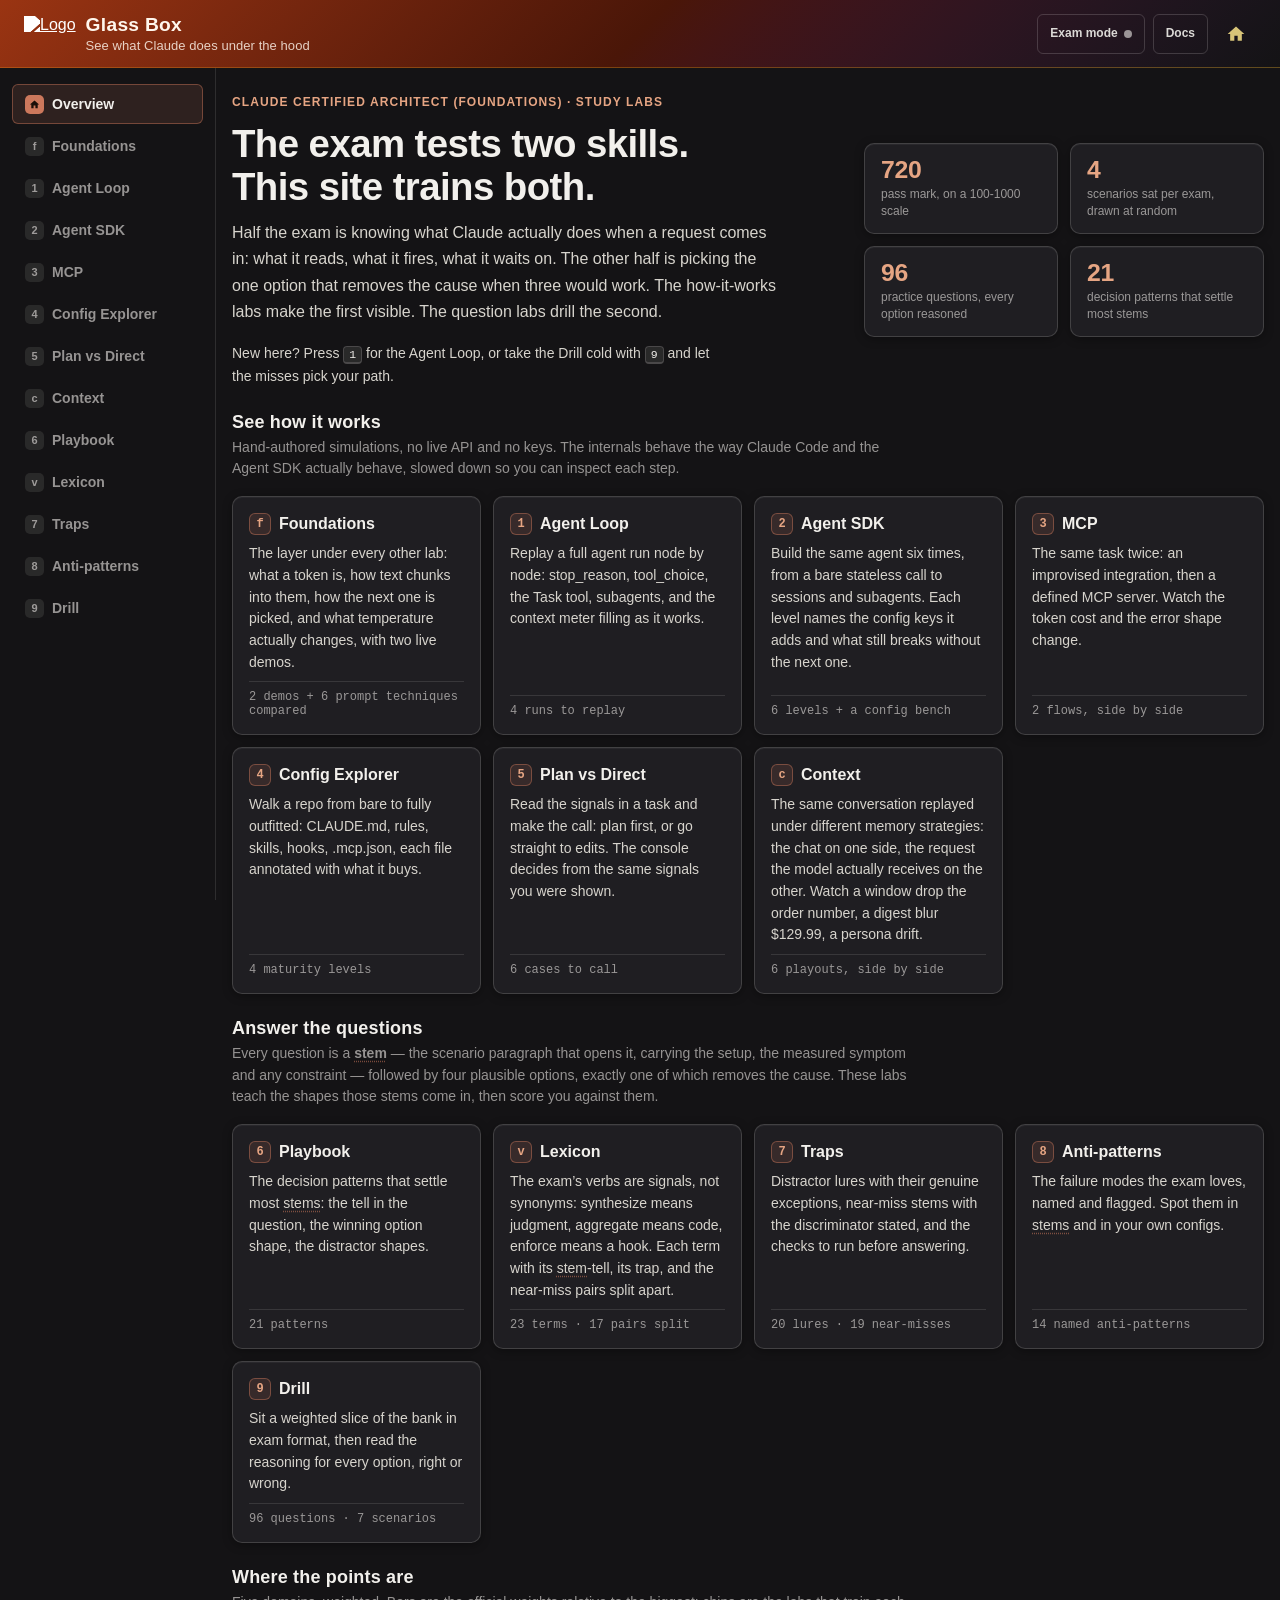
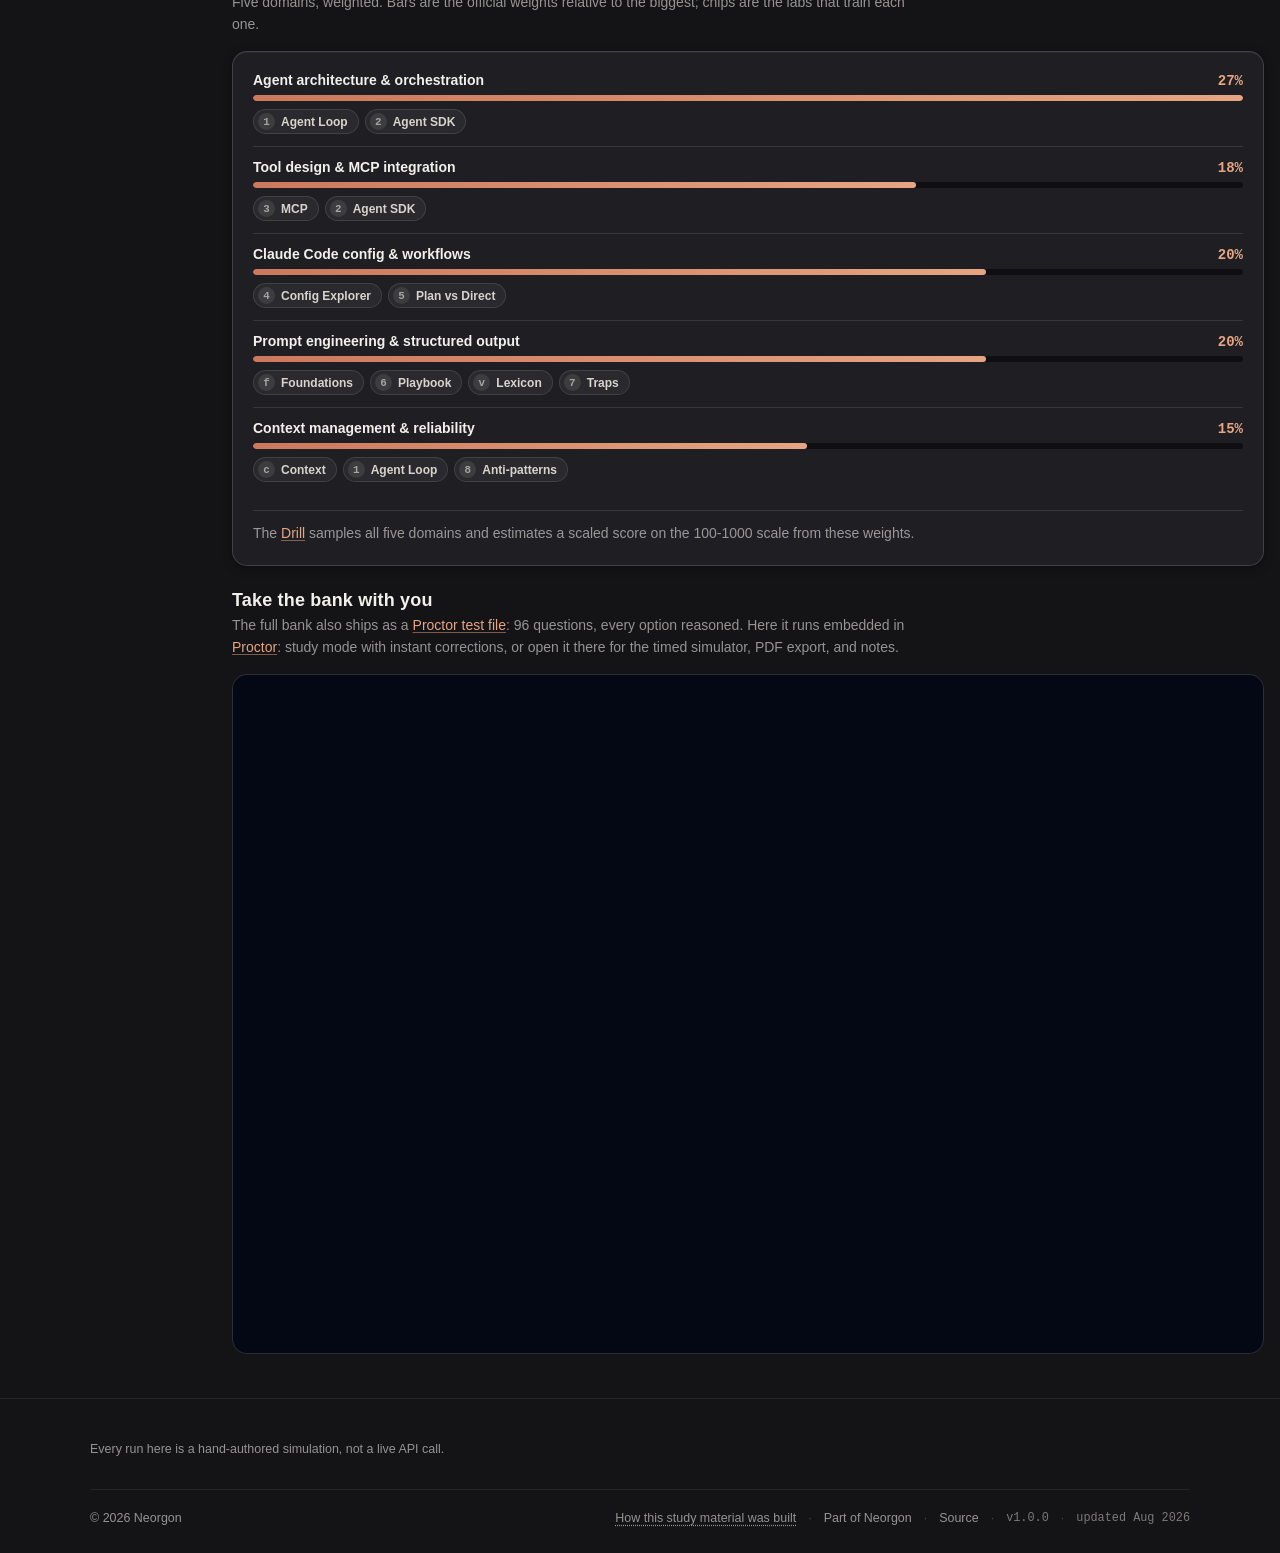
==== commit 365a7641: "refactor: share escHtml, debounce and toast via the DOM Kit The generic helpers now come from js/neo" ====
--- a/index.html
+++ b/index.html
@@ -111,7 +111,7 @@
   <footer class="neo-footer" data-footer-mode="content">
     Every run here is a hand-authored simulation, not a live API call.
     <template data-neo-disclaimer data-label="How this study material was built" data-title="How this study material was built">
-      <p>Every run in the machinery labs is a <strong>hand-authored simulation</strong>, not a live API call. Nothing here talks to a model; the point is to make the mechanism inspectable, not to demo it.</p>
+      <p>Every run in the how-it-works labs is a <strong>hand-authored simulation</strong>, not a live API call. Nothing here talks to a model; the point is to make the mechanism inspectable, not to demo it.</p>
       <p>Built as study fuel for the Claude Certified Architect (Foundations) exam. Drill questions follow the official study guide&rsquo;s practice test. The two exam scenarios the guide lists but never exercises (Structured Data Extraction and Developer Productivity Tools) are written here from its theory chapters and are marked as such where they appear.</p>
       <p>Scores are a domain-weighted estimate on the published 100&ndash;1000 scale, <strong>not an official conversion</strong>. Treat them as a study signal, not a prediction.</p>
     </template>
--- a/css/style.css
+++ b/css/style.css
@@ -1846,6 +1846,92 @@
 .mcp-life__nav { display: flex; justify-content: flex-end; }
 .mcp-life__coda { font-size: var(--text-sm); color: var(--text-secondary); line-height: 1.55; }
 
+/* ── Inside stdio ──────────────────────────────────────────
+   Three parts, each doing one job: a descriptor rail whose rows read as
+   a pipe diagram, a framing demo where the same answer is written three
+   ways, and a buys/costs pair. The demo's grid is the load-bearing bit:
+   the code that ran and the bytes it produced sit side by side, and the
+   parser's reading runs full width underneath, because the failure is
+   the relationship between them rather than anything in either box. */
+.stdio-fd { display: grid; grid-template-columns: minmax(0, 260px) minmax(0, 1fr); gap: var(--space-4); align-items: start; }
+.stdio-fd__rail { display: flex; flex-direction: column; gap: var(--space-2); }
+.fd {
+  display: grid; grid-template-columns: auto minmax(0, 1fr); gap: 2px var(--space-2);
+  text-align: left; padding: 10px 12px; border-radius: var(--radius);
+  background: var(--well); border: 1px solid var(--border-subtle); cursor: pointer;
+  transition: border-color .15s ease, background .15s ease;
+}
+.fd:hover { border-color: var(--border-strong); }
+.fd.is-active { background: var(--clay-soft); border-color: var(--clay-line); }
+.fd__n {
+  grid-row: 1 / 3; align-self: center; width: 30px; height: 30px;
+  display: grid; place-items: center; border-radius: 8px;
+  font-family: var(--mono); font-size: var(--text-sm); font-weight: 700;
+  background: var(--surface-2); color: var(--text-muted);
+}
+.fd.is-active .fd__n { background: var(--clay); color: #fff; }
+.fd__name code { font-family: var(--mono); font-size: var(--text-sm); color: var(--text-primary); }
+.fd__dir { font-size: var(--text-2xs); color: var(--text-muted); }
+.fd__role { grid-column: 2; font-size: var(--text-2xs); text-transform: uppercase; letter-spacing: .05em; color: var(--text-muted); }
+.fd.is-active .fd__role { color: var(--clay); }
+.fd-det__title { display: flex; align-items: baseline; gap: var(--space-2); font-size: var(--text-lg); font-weight: 650; margin-bottom: var(--space-3); }
+.fd-det__fd { font-family: var(--mono); font-size: var(--text-sm); color: var(--clay); border-bottom: 1px dotted var(--clay-line); cursor: help; }
+.fd-det__rows { display: flex; flex-direction: column; gap: var(--space-3); }
+.fd-det__rows > div { display: grid; grid-template-columns: 128px minmax(0, 1fr); gap: var(--space-3); align-items: baseline; }
+.fd-det__rows dt { font-size: var(--text-2xs); text-transform: uppercase; letter-spacing: .06em; font-weight: 700; color: var(--text-muted); }
+.fd-det__rows dd { font-size: var(--text-sm); color: var(--text-secondary); line-height: 1.6; max-width: var(--measure); }
+.fd-det__rows dd code { font-family: var(--mono); font-size: .84em; background: var(--surface-2); padding: 1px 5px; border-radius: 4px; color: var(--text-primary); }
+.fd-det__rows dd strong { color: var(--text-primary); }
+
+.stdio-frame { background: var(--surface-1); border: 1px solid var(--border); border-radius: var(--radius-lg); padding: var(--space-4); }
+.stdio-frame h4 { font-size: var(--text-base); font-weight: 650; margin-bottom: var(--space-2); }
+.stdio-frame p { font-size: var(--text-sm); color: var(--text-secondary); line-height: 1.65; max-width: var(--measure); }
+.stdio-frame code { font-family: var(--mono); font-size: .84em; background: var(--surface-2); padding: 1px 5px; border-radius: 4px; color: var(--text-primary); }
+.stdio-frame strong { color: var(--text-primary); }
+
+.stdio-wire { display: flex; flex-direction: column; gap: var(--space-3); }
+.stdio-wire__tabs { align-self: flex-start; }
+.stdio-wire__grid { display: grid; grid-template-columns: minmax(0, 1fr) minmax(0, 1fr); gap: var(--space-3); }
+.stdio-wire__read { grid-column: 1 / -1; display: flex; flex-direction: column; gap: var(--space-2); }
+.stdio-wire__bytes { border: 1px solid var(--border); border-radius: var(--radius); }
+.stdio-wire__grid.is-fail .stdio-wire__bytes { border-color: var(--rose-line); }
+.stdio-wire__grid.is-ok .stdio-wire__bytes { border-color: var(--green-line); }
+.stdio-verdict { margin-left: auto; font-size: var(--text-2xs); text-transform: uppercase; letter-spacing: .06em; font-weight: 700; }
+.stdio-verdict--ok { color: var(--green); }
+.stdio-verdict--fail { color: var(--rose-text); }
+.wread-list { display: flex; flex-direction: column; gap: 6px; list-style: none; }
+.wread {
+  padding: 8px 12px; border-radius: var(--radius-sm); font-size: var(--text-sm);
+  line-height: 1.55; color: var(--text-secondary); border-left: 2px solid var(--border-strong);
+}
+.wread--ok { border-left-color: var(--green); background: var(--green-soft); }
+.wread--bad { border-left-color: var(--rose); background: var(--rose-soft); }
+.wread code { font-family: var(--mono); font-size: .84em; background: var(--surface-2); padding: 1px 5px; border-radius: 4px; color: var(--text-primary); }
+.wread strong { color: var(--text-primary); }
+
+/* The owns list borrows .mcp-note, whose tag is green; here the tag is
+   describing process ownership rather than a payoff, so it goes neutral. */
+.stdio-owns .mcp-note { border-left-color: var(--border-strong); }
+.stdio-owns .mcp-note__tag { color: var(--text-secondary); }
+
+.stdio-tr { display: grid; grid-template-columns: 1fr 1fr; gap: var(--space-4); }
+.stdio-tr__col { border-radius: var(--radius-lg); border: 1px solid var(--border); padding: var(--space-4); display: flex; flex-direction: column; gap: var(--space-2); }
+.stdio-tr__col--buys { border-color: var(--green-line); background: var(--green-soft); }
+.stdio-tr__col--costs { border-color: var(--rose-line); background: var(--rose-soft); }
+.stdio-tr__col ul { display: flex; flex-direction: column; gap: var(--space-3); list-style: none; }
+.stdio-tr__col li { font-size: var(--text-sm); color: var(--text-secondary); line-height: 1.6; }
+.stdio-tr__col li b { display: block; color: var(--text-primary); font-weight: 650; margin-bottom: 2px; }
+.stdio-tr__col code { font-family: var(--mono); font-size: .84em; background: var(--surface-2); padding: 1px 5px; border-radius: 4px; color: var(--text-primary); }
+.stdio-tr__col strong, .stdio-tr__col em { color: var(--text-primary); }
+
+.stdio-exam {
+  font-size: var(--text-sm); line-height: 1.65; color: var(--text-secondary);
+  border-left: 2px solid var(--clay); background: var(--clay-soft);
+  padding: var(--space-3) var(--space-4); border-radius: var(--radius-sm);
+}
+.stdio-exam code { font-family: var(--mono); font-size: .84em; background: var(--surface-2); padding: 1px 5px; border-radius: 4px; color: var(--text-primary); }
+.stdio-exam em { color: var(--text-primary); font-style: normal; font-weight: 600; }
+
 /* ══ CONFIG LAB ════════════════════════════════════════════ */
 /* The level picker reuses the SDK lab's .sdk-stepper/.sdk-step (one "pick a
    level" component across the site); .cfg-step is only the local hook. */
@@ -3011,8 +3097,93 @@
   margin-top: var(--space-1); font-size: var(--text-sm); line-height: 1.55;
   color: var(--text-muted); max-width: var(--measure);
 }
-.sdk-bench__grid { display: grid; grid-template-columns: minmax(0, 300px) minmax(0, 1fr); gap: var(--space-6); }
-.sdk-bench__out { display: flex; flex-direction: column; gap: var(--space-4); min-width: 0; }
+/* Three numbered steps, stacked. The old two-column grid (knobs left,
+   output right) put the case, the knobs and the verdict in one visual
+   band at three different widths, and a reader could not tell which of
+   them they were meant to touch first. Stacked steps cost vertical space
+   and buy the ordering, which was the whole complaint. */
+.bench-steps { display: flex; flex-direction: column; gap: var(--space-5); }
+.bstep { display: flex; flex-direction: column; gap: var(--space-3); }
+.bstep + .bstep { border-top: 1px solid var(--border-subtle); padding-top: var(--space-5); }
+.bstep__head { display: grid; grid-template-columns: 30px minmax(0, 1fr); gap: var(--space-3); align-items: start; }
+.bstep__n {
+  display: grid; place-items: center; width: 30px; height: 30px; border-radius: 999px;
+  font-family: var(--mono); font-size: var(--text-sm); font-weight: 700;
+  color: var(--accent-bright); background: var(--clay-soft);
+  border: 1px solid rgba(204,120,92,.35);
+}
+.bstep__head h4 { font-size: var(--text-lg); font-weight: 650; }
+.bstep__head p { font-size: var(--text-sm); line-height: 1.6; color: var(--text-secondary); max-width: var(--measure); margin-top: 2px; }
+.bstep__head p code { font-family: var(--mono); font-size: .84em; background: var(--surface-2); padding: 1px 5px; border-radius: 4px; color: var(--text-primary); }
+.bstep__head .is-gap { color: var(--rose-text); font-weight: 700; }
+.bstep__head .is-ok { color: var(--green); font-weight: 700; }
+/* Bodies indent under the number so the step column reads as a spine. */
+.bstep__body { margin-left: calc(30px + var(--space-3)); display: flex; flex-direction: column; gap: var(--space-3); }
+/* The snippet gets the larger share on purpose: its widest line is ~60
+   mono columns, and at an even split it scrolled sideways. The verdict
+   beside it is prose, whose paragraphs are capped at --measure anyway. */
+.bstep__body--out { display: grid; grid-template-columns: minmax(0, 1.5fr) minmax(0, 1fr); gap: var(--space-4); align-items: start; }
+
+/* Step 1 — the case. A native <select> so the picker is one control with
+   keyboard and screen-reader behaviour already correct; the chosen
+   requirements become rows, which is where removal and verdict live. */
+.bench-pick { display: flex; flex-wrap: wrap; align-items: center; gap: var(--space-2) var(--space-3); }
+.bench-pick__label { font-size: var(--text-xs); font-weight: 700; text-transform: uppercase; letter-spacing: .06em; color: var(--text-muted); }
+.bench-select {
+  flex: 1 1 260px; max-width: 420px;
+  font: inherit; font-size: var(--text-sm); color: var(--text-primary);
+  background: var(--surface-1); border: 1px solid var(--border-strong);
+  border-radius: var(--radius-sm); padding: 9px 12px; cursor: pointer;
+}
+.bench-select:hover { border-color: var(--clay-line); }
+.bench-select option { background: var(--bg); color: var(--text-primary); }
+
+.case-list { display: flex; flex-direction: column; gap: var(--space-2); list-style: none; }
+.case-empty {
+  font-size: var(--text-sm); color: var(--text-muted); line-height: 1.55;
+  padding: var(--space-3); border: 1px dashed var(--border); border-radius: var(--radius);
+}
+/* Every cell is placed explicitly. With only `grid-row` on the state and
+   the close button, auto-placement pushed `need` into a third column
+   instead of under the label, and the label column collapsed to 0 at
+   phone width. Three items, two of them row-spanning: name all four. */
+.case-row {
+  display: grid; grid-template-columns: 132px minmax(0, 1fr) 26px; gap: 2px var(--space-3);
+  align-items: center; padding: 10px 12px; border-radius: var(--radius);
+  border: 1px solid var(--border); background: var(--well);
+}
+.case-row--ok { border-color: var(--green-line); background: var(--green-soft); }
+.case-row--gap { border-color: var(--rose-line); background: var(--rose-soft); }
+.case-row__state {
+  grid-column: 1; grid-row: 1 / 3; align-self: center;
+  font-size: var(--text-2xs); font-weight: 700; text-transform: uppercase; letter-spacing: .06em;
+}
+.case-row--ok .case-row__state { color: var(--green); }
+.case-row--gap .case-row__state { color: var(--rose-text); }
+.case-row__label { grid-column: 2; grid-row: 1; font-size: var(--text-sm); font-weight: 650; color: var(--text-primary); }
+.case-row__need { grid-column: 2; grid-row: 2; font-family: var(--mono); font-size: var(--text-2xs); color: var(--text-muted); overflow-wrap: anywhere; }
+.case-row__x {
+  grid-column: 3; grid-row: 1 / 3; align-self: center; width: 26px; height: 26px; border-radius: 6px;
+  font-size: 18px; line-height: 1; color: var(--text-muted);
+  background: transparent; border: 1px solid transparent; cursor: pointer;
+}
+.case-row__x:hover { color: var(--text-primary); border-color: var(--border-strong); }
+
+/* Step 2 — the knobs, no longer squeezed into a 300px rail. The riders
+   are the attribution: a requirement is named on the control that
+   answers it, so a red badge points at its own fix. */
+.sdk-bench__knobs { display: grid; grid-template-columns: repeat(auto-fit, minmax(230px, 1fr)); gap: var(--space-4); }
+.sdk-bench__knobs .sig { margin-bottom: 0; }
+.sig__riders { display: flex; flex-wrap: wrap; gap: 4px; margin-top: 6px; }
+.rider {
+  font-size: var(--text-2xs); line-height: 1.3; padding: 3px 7px; border-radius: 999px;
+  border: 1px solid transparent;
+}
+.rider--gap { color: var(--rose-text); background: var(--rose-soft); border-color: var(--rose-line); }
+.rider--ok { color: var(--green); background: var(--green-soft); border-color: var(--green-line); }
+.rider--gap::before { content: "\2715  "; }
+.rider--ok::before { content: "\2713  "; }
+
 .sdk-bench__knobs .sig__label em {
   display: block; font-style: normal; font-weight: 400;
   font-size: var(--text-xs); color: var(--text-muted); margin-top: 2px;
@@ -3056,17 +3227,6 @@
 .sdk-note--warn { border-left-color: var(--amber); }
 .sdk-note--ok { border-left-color: var(--green); }
 .sdk-note--note { border-left-color: var(--violet); }
-
-.sdk-bench__hint {
-  margin: var(--space-2) 0 var(--space-3);
-  font-size: var(--text-sm); line-height: 1.6;
-  color: var(--text-secondary); max-width: var(--measure);
-}
-.sdk-bench__hint code {
-  font-family: var(--mono); font-size: .84em; background: var(--surface-2);
-  padding: 1px 5px; border-radius: 4px; color: var(--text-primary);
-}
-.sdk-bench__hint .is-gap { color: var(--rose-text); font-weight: 700; }
 
 /* The level that introduced a knob. The bench read as a detached widget
    until each setting could name where it came from, and it is a real jump
@@ -3078,6 +3238,7 @@
   border: 1px solid rgba(204,120,92,.35);
 }
 .cfg-lvl:hover { color: var(--text-primary); border-color: var(--clay); }
+/* Sits under the knob grid in step 2, not inside a subhead. */
 .cfg-reset {
   float: right; padding: 1px 8px; border-radius: 999px; cursor: pointer;
   font-family: inherit; font-size: var(--text-2xs); text-transform: uppercase;
@@ -3085,6 +3246,8 @@
   background: transparent; border: 1px solid var(--border);
 }
 .cfg-reset:hover { color: var(--text-primary); border-color: var(--border-strong); }
+/* As a flex item the float is inert and stretch would make it full-width. */
+.bstep__body > .cfg-reset { align-self: flex-start; float: none; }
 
 .cfg-legend { display: flex; align-items: center; gap: 6px; font-size: var(--text-2xs); color: var(--text-muted); }
 .cfg-legend i { width: 9px; height: 9px; border-radius: 2px; }
@@ -3347,6 +3510,15 @@
   .mcp-life__grid { grid-template-columns: minmax(0, 1fr); }
   .mcp-life__state { order: -1; display: grid; grid-template-columns: minmax(0, 1fr) minmax(0, 1fr); }
   .mcp-life__state .lab-label { grid-column: 1 / -1; }
+  /* Inside stdio: the descriptor rail turns horizontal above its detail
+     panel, because a 260px column and a detail panel side by side is what
+     made the section unreadable at this width in the first place. */
+  .stdio-fd { grid-template-columns: minmax(0, 1fr); }
+  .stdio-fd__rail { flex-direction: row; flex-wrap: wrap; }
+  .fd { flex: 1 1 150px; }
+  .fd-det__rows > div { grid-template-columns: minmax(0, 1fr); gap: 2px; }
+  .stdio-wire__grid { grid-template-columns: minmax(0, 1fr); }
+  .stdio-tr { grid-template-columns: 1fr; }
   .ap-grid, .plan-cases { grid-template-columns: 1fr 1fr; }
   .cfg-ide { grid-template-columns: 1fr; }
   .cfg-sidebar { max-height: 220px; overflow: auto; }
@@ -3369,7 +3541,19 @@
 
   /* SDK: the bench stops being side-by-side, and buys/breaks stack so
      the pair still reads as a consequence rather than a comparison. */
-  .sdk-bench__grid { grid-template-columns: 1fr; }
+  .bstep__body--out { grid-template-columns: 1fr; }
+  /* The step spine costs 42px of an already narrow column; drop the indent
+     rather than the numbers, which are what make the order readable. */
+  .bstep__body { margin-left: 0; }
+  .sdk-bench__knobs { grid-template-columns: 1fr; }
+  /* A 132px verdict column leaves ~100px for a requirement's name here, so
+     the verdict stacks above it and the row keeps one content column. */
+  .case-row { grid-template-columns: minmax(0, 1fr) 26px; }
+  .case-row__state { grid-column: 1; grid-row: 1; }
+  .case-row__label { grid-row: 2; }
+  .case-row__label, .case-row__need { grid-column: 1; }
+  .case-row__need { grid-row: 3; }
+  .case-row__x { grid-column: 2; grid-row: 1 / 4; }
   .sdk-ledger { grid-template-columns: 1fr; }
   /* Tool definition: source over its notes, and each decorator panel's
      note under its code. The MCP name rows keep the name above the
--- a/css/neorgon-header.css
+++ b/css/neorgon-header.css
@@ -337,10 +337,17 @@
 .header-bar[data-header-mode="app"] {
   height: var(--header-h-app);
   --header-h-cur: var(--header-h-app);
+}
+
+/* Auto-hide. `app` mode has it by definition; every other mode opts in with
+   data-header-autohide="on" and keeps its own height and background. */
+.header-bar[data-header-mode="app"],
+.header-bar[data-header-autohide="on"] {
   transition: transform .26s var(--header-ease, ease);
 }
 /* Leaving accelerates away; returning decelerates in. Same budget. */
-.header-bar[data-header-mode="app"].header-hidden {
+.header-bar[data-header-mode="app"].header-hidden,
+.header-bar[data-header-autohide="on"].header-hidden {
   transform: translateY(-100%);
   transition-duration: .2s;
   transition-timing-function: var(--header-ease-in, ease);
@@ -778,7 +785,9 @@
 /* ── Reduced motion ──────────────────────────────────────────── */
 @media (prefers-reduced-motion: reduce) {
   .header-bar[data-header-mode="app"],
-  .header-bar[data-header-mode="app"].header-hidden { transition: none; }
+  .header-bar[data-header-mode="app"].header-hidden,
+  .header-bar[data-header-autohide="on"],
+  .header-bar[data-header-autohide="on"].header-hidden { transition: none; }
   .header-logo-img { transition: none; }
   .header-logo-img:hover { transform: none; }
   .header-menu.open { animation: none; }
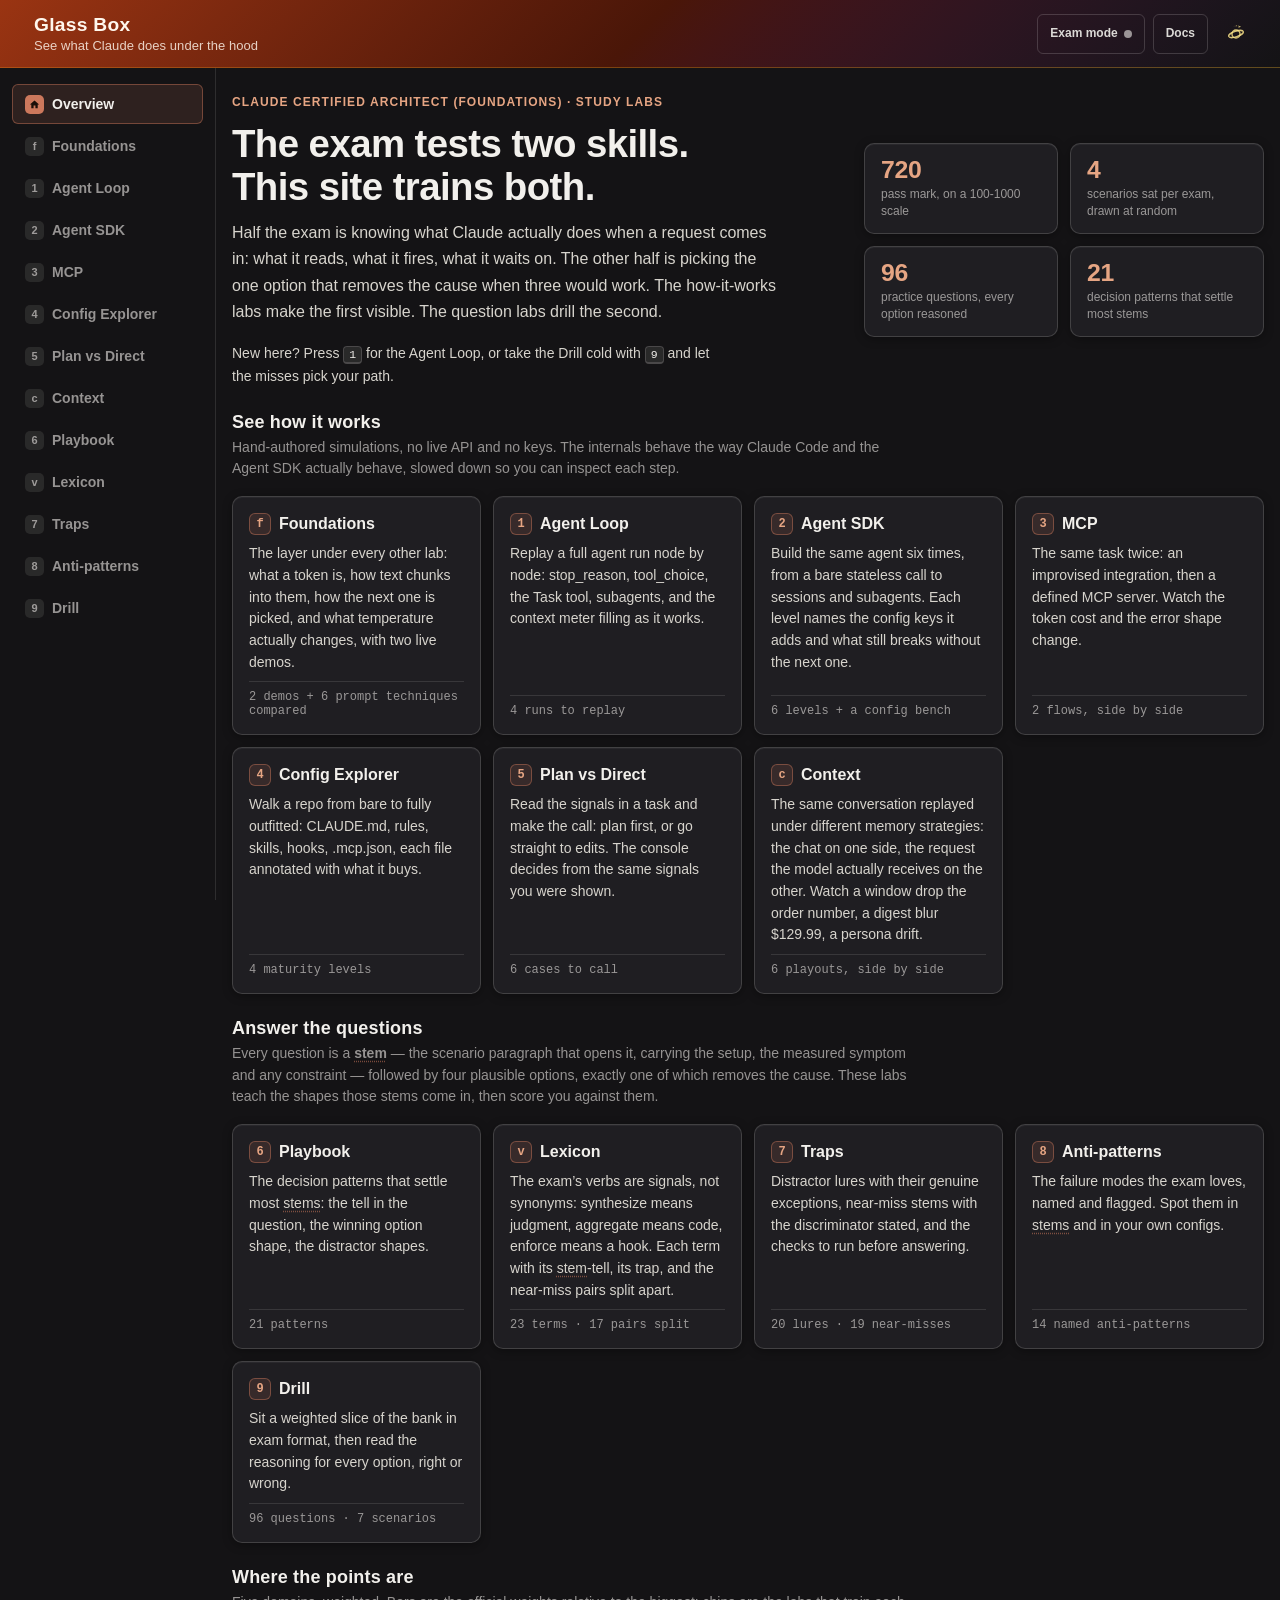
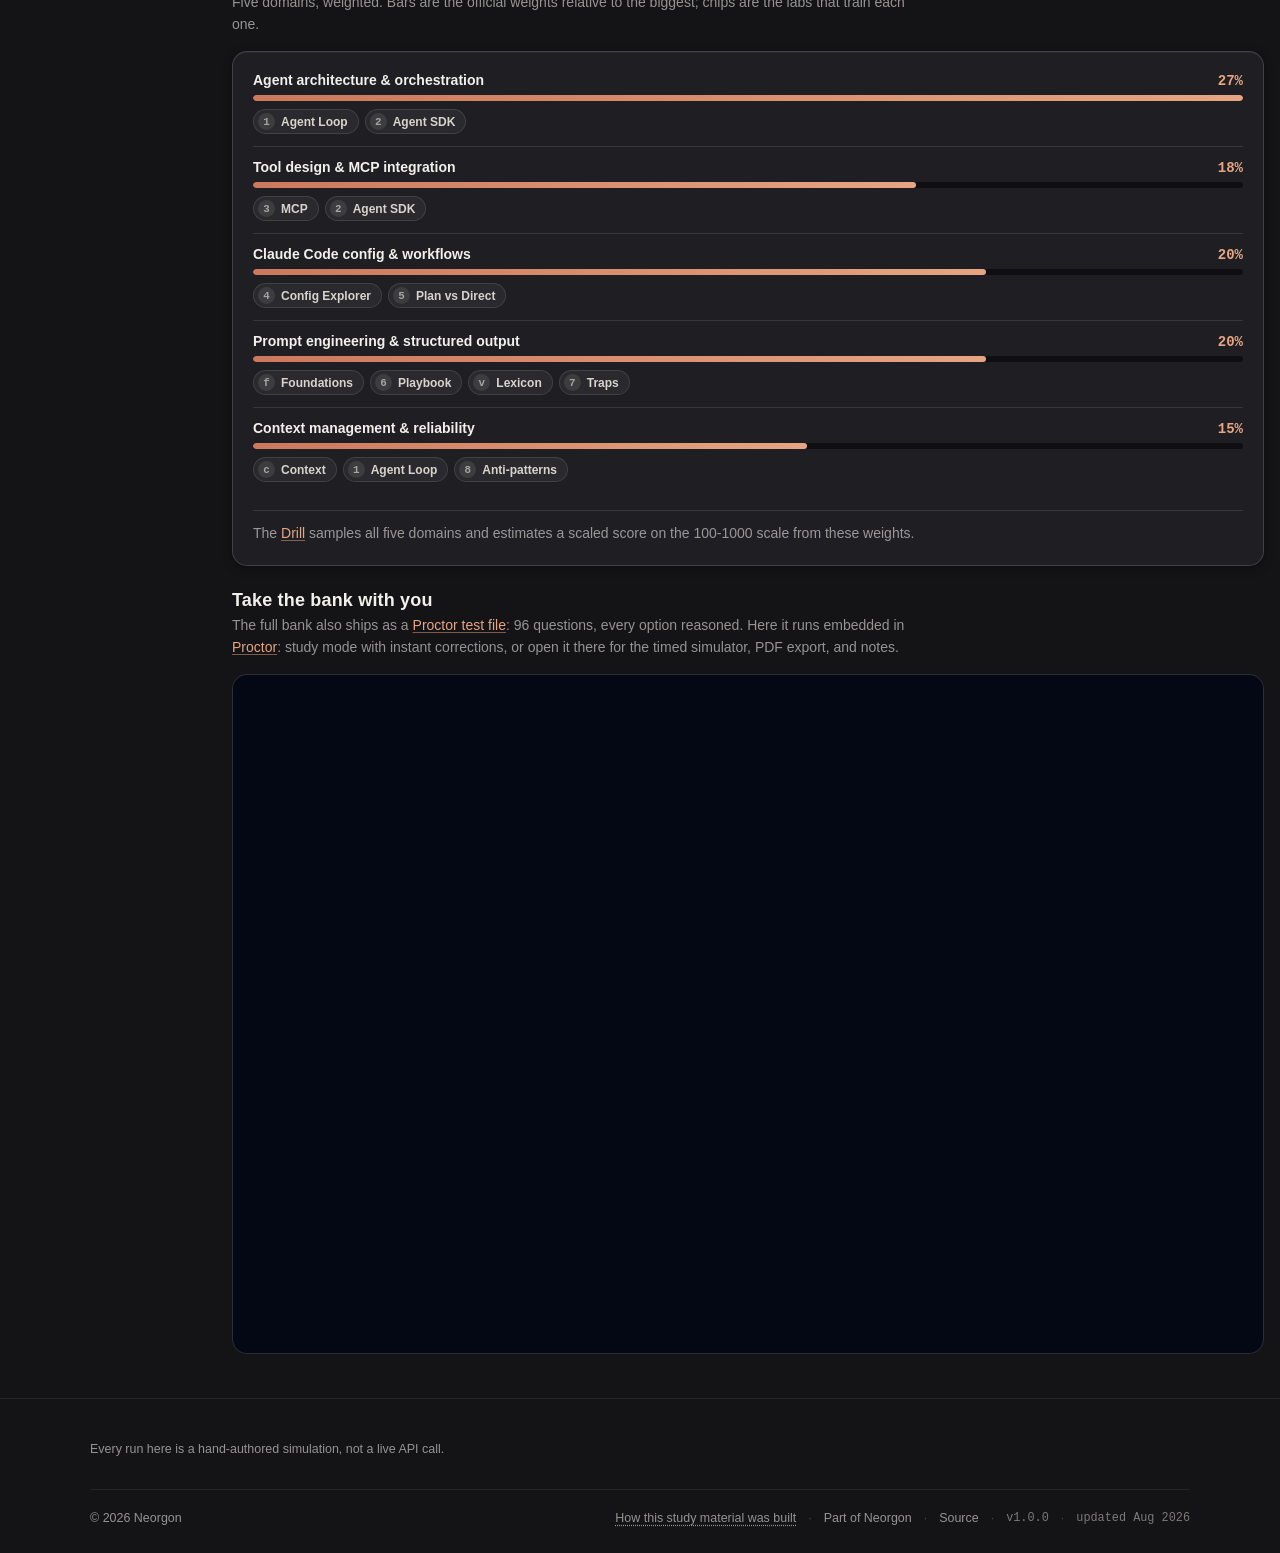
==== commit ef1c55fc: "feat(header): merge logo+title into one site-home link, planet hub icon, neo-repo source meta" ====
--- a/index.html
+++ b/index.html
@@ -55,12 +55,13 @@
 
   <header class="header-bar" data-header-mode="content" data-header-skin="ember">
     <div class="header-logo">
-      <a href="https://neorgon.com/" target="_blank" rel="noopener noreferrer">
-        <img src="https://cdn.neorgon.org/v1.0.0/energon-classic-logo.png" class="header-logo-img" alt="Logo">
-      </a>
       <a href="./" class="header-title-link">
+        <img src="https://cdn.neorgon.org/v1.0.0/energon-classic-logo.png" class="header-logo-img" alt="">
+        <div class="header-title-wrap">
         <h1>Glass Box</h1>
         <div class="header-subtitle">See what Claude does under the hood</div>
+      
+        </div>
       </a>
     </div>
 
@@ -72,8 +73,15 @@
         <a class="btn btn--ghost btn--sm" href="https://code.claude.com/docs/en/overview" target="_blank" rel="noopener noreferrer">Docs</a>
       </div>
       <a class="header-home" href="https://neorgon.com/" title="neorgon.com" aria-label="Neorgon home">
-        <svg viewBox="0 0 24 24" fill="currentColor" xmlns="http://www.w3.org/2000/svg">
-          <path d="M10 20v-6h4v6h5v-8h3L12 3 2 12h3v8z"/>
+        <svg class="nh-hub-icon" viewBox="0 0 24 24" fill="none" stroke="currentColor" stroke-width="1.5" stroke-linecap="round" stroke-linejoin="round" xmlns="http://www.w3.org/2000/svg" aria-hidden="true">
+          <circle cx="12" cy="12" r="4.4"/>
+          <ellipse cx="12" cy="12" rx="8.4" ry="3" transform="rotate(-18 12 12)"/>
+          <g class="nh-orbit">
+            <path d="M17.5 4.2 14.2 2.7l.9 1.4-.6 1.1z" fill="currentColor" stroke="none"/>
+            <circle cx="12.6" cy="3" r=".7" fill="currentColor" stroke="none" opacity=".55"/>
+            <circle cx="11.1" cy="3.3" r=".55" fill="currentColor" stroke="none" opacity=".35"/>
+            <circle cx="9.8" cy="3.7" r=".4" fill="currentColor" stroke="none" opacity=".2"/>
+          </g>
         </svg>
       </a>
     </div>
--- a/css/neorgon-header.css
+++ b/css/neorgon-header.css
@@ -352,6 +352,11 @@
   transition-duration: .2s;
   transition-timing-function: var(--header-ease-in, ease);
 }
+/* Keyboard focus entering a hidden bar reveals it: focus must never sit
+   on an off-screen control (WCAG 2.4.7, and 2.2's 2.4.11). header.js
+   drops the class on focusin so the next scroll decision agrees with
+   what is painted; this rule covers the frame in between. */
+.header-bar.header-hidden:focus-within { transform: none; }
 
 /* ── Logo block ──────────────────────────────────────────────── */
 .header-logo {
@@ -369,7 +374,8 @@
   filter: brightness(0) invert(1);
   transition: transform .28s var(--header-ease, ease);
 }
-.header-logo-img:hover { transform: scale(1.06) rotate(-4deg); }
+.header-logo-img:hover,
+.header-title-link:hover .header-logo-img { transform: scale(1.06) rotate(-4deg); }
 
 /* min-height also fixes a target-size failure: at <=700px the subtitle is
    hidden and this link collapses to 22px, under the 24px WCAG 2.5.8
@@ -383,6 +389,26 @@
   justify-content: center;
   min-height: var(--header-control-h);
 }
+/* Current contract: mark + name are ONE anchor to the site's own home
+   (the img rides inside .header-title-link with alt=""), so the link's
+   accessible name is the title text and the logo stops being a second,
+   differently-behaved link. Scoped with :has() so the retired two-anchor
+   markup keeps rendering unchanged wherever it still exists. */
+.header-title-link:has(> .header-logo-img, > picture) {
+  flex-direction: row;
+  align-items: center;
+  gap: 10px;
+}
+.header-title-wrap {
+  display: flex;
+  flex-direction: column;
+  justify-content: center;
+  min-width: 0;
+}
+/* The one visible cue that the name is a control: the title warms to the
+   accent on hover. Kept subtle; the cursor and the logo tilt do the rest. */
+.header-logo h1 { transition: color .2s var(--header-ease, ease); }
+.header-title-link:hover h1 { color: var(--header-accent); }
 /* rem, not em: a shared component must not rescale because a site set its
    own body font-size. 1.2rem == 19.2px == today's rendered size.
 
@@ -589,6 +615,25 @@
   height: var(--header-icon-solid, 20px);
   display: block;
 }
+
+/* ── Hub glyph: inclined planet + orbiting rocket ────────────────
+   .header-home now carries the kit's planet SVG (markup contract in
+   the README) — the one header link to neorgon.com, tooltip
+   "neorgon.com". Idle it is a still planet with the rocket parked;
+   on hover or keyboard focus the rocket does laps, smoke trailing.
+   Stroked glyph, so it sizes with --header-icon, not the solid token. */
+.header-home svg.nh-hub-icon {
+  width: var(--header-icon, 22px);
+  height: var(--header-icon, 22px);
+}
+.header-home .nh-orbit {
+  transform-origin: 12px 12px; /* viewBox centre — the planet */
+}
+.header-home:hover .nh-orbit,
+.header-home:focus-visible .nh-orbit {
+  animation: nh-orbit-lap 1.4s linear infinite;
+}
+@keyframes nh-orbit-lap { to { transform: rotate(360deg); } }
 
 /* ── Overflow toggle (⋯) — injected by header.js ─────────────── */
 .header-overflow { position: relative; display: flex; }
@@ -789,7 +834,10 @@
   .header-bar[data-header-autohide="on"],
   .header-bar[data-header-autohide="on"].header-hidden { transition: none; }
   .header-logo-img { transition: none; }
-  .header-logo-img:hover { transform: none; }
+  .header-logo-img:hover,
+  .header-title-link:hover .header-logo-img { transform: none; }
+  .header-home:hover .nh-orbit,
+  .header-home:focus-visible .nh-orbit { animation: none; }
   .header-menu.open { animation: none; }
   .header-overflow-toggle:active,
   .header-theme-toggle:active,
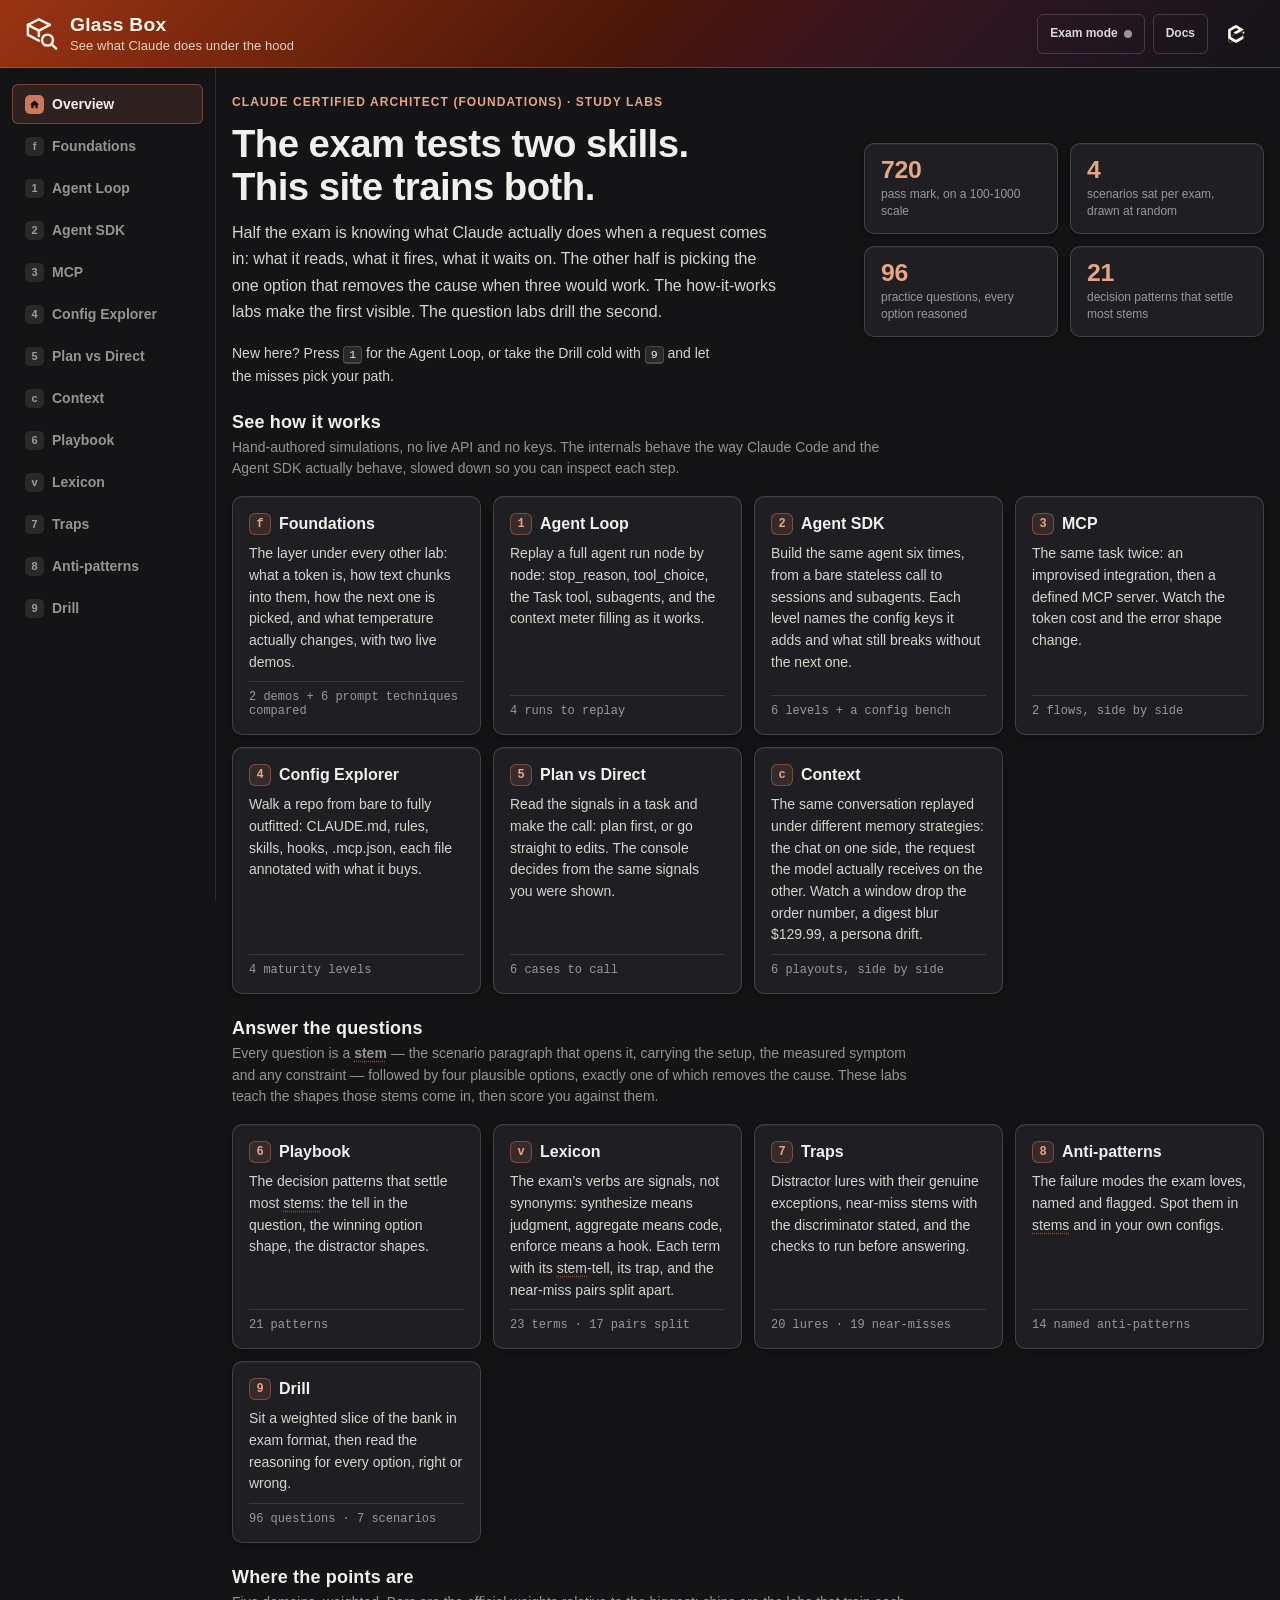
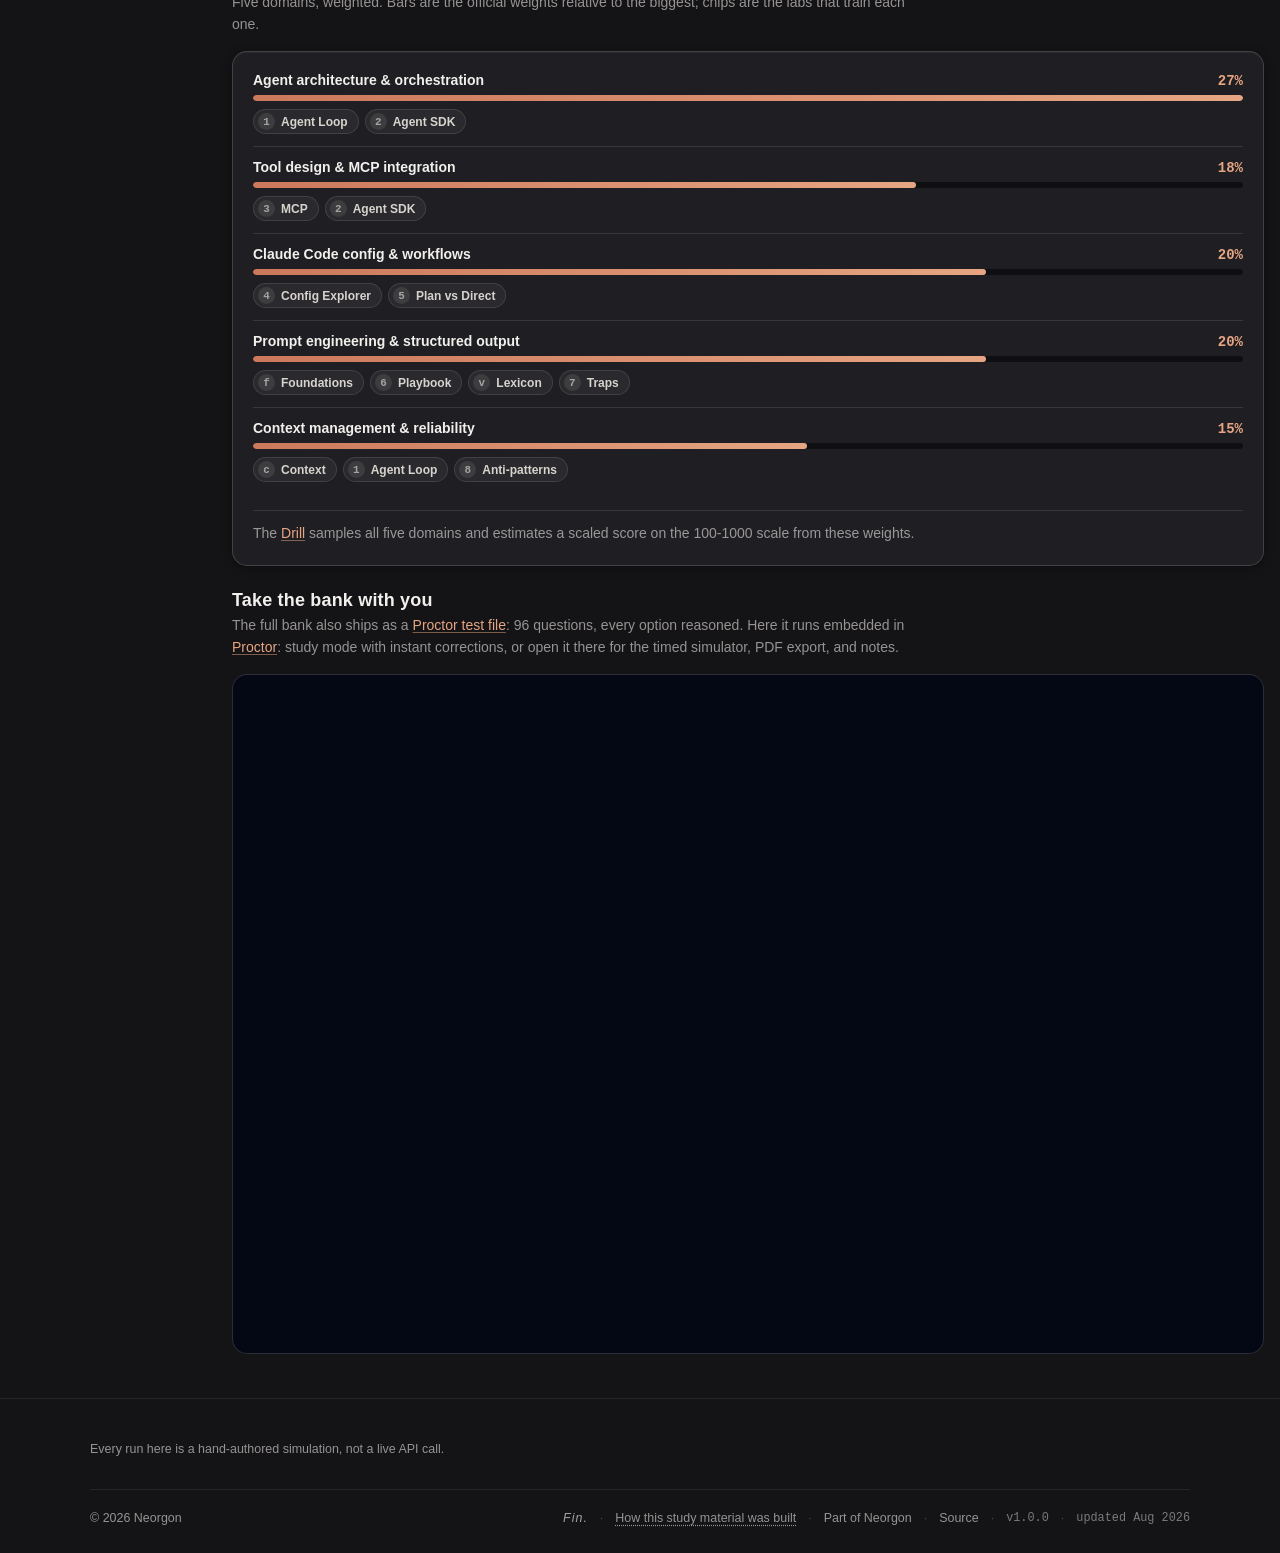
==== commit 7c677211: "feat(brand): hexagon favicon set and per-site header mark Every site now ships a generated seven-fil" ====
--- a/index.html
+++ b/index.html
@@ -3,6 +3,12 @@
 <head>
   <meta charset="UTF-8">
   <meta name="viewport" content="width=device-width, initial-scale=1.0">
+  <link rel="icon" type="image/svg+xml" href="/favicon.svg">
+  <link rel="icon" type="image/x-icon" href="/favicon.ico" sizes="16x16 32x32 48x48">
+  <link rel="apple-touch-icon" sizes="180x180" href="/apple-touch-icon.png">
+  <meta name="apple-mobile-web-app-title" content="Glass Box">
+  <link rel="manifest" href="/site.webmanifest">
+  <meta name="neo-mark" content="on">
   <title>Glass Box | Claude Under the Hood</title>
   <meta name="description" content="Study labs for the Claude Certified Architect - Foundations exam: tokens and temperature from scratch, a level-by-level Agent SDK build, clickable agent runs, an answer playbook, the traps, and 96 scored practice questions">
   <meta property="og:title" content="Glass Box | Claude Under the Hood">
@@ -21,7 +27,6 @@
   <meta property="og:image:width" content="1200">
   <meta property="og:image:height" content="630">
   <meta name="twitter:image" content="https://glassbox.neorgon.com/og-preview.jpg">
-  <link rel="icon" type="image/x-icon" href="https://cdn.neorgon.org/v1.0.0/favicon.ico" />
   <link rel="stylesheet" href="css/style.css">
   <script>(function(){var m=location.search.match(/[?&]theme=([\w-]+)/)||document.cookie.match(/(?:^|;\s*)neo_theme=([\w-]+)/);if(m&&m[1]!=='default')document.documentElement.dataset.theme=decodeURIComponent(m[1]);})();</script>
   <link rel="stylesheet" href="css/neorgon-header.css">
--- a/css/neorgon-header.css
+++ b/css/neorgon-header.css
@@ -371,8 +371,29 @@
   width: auto;
   flex-shrink: 0;
   display: block;
-  filter: brightness(0) invert(1);
   transition: transform .28s var(--header-ease, ease);
+}
+/* The raster fallback still needs forcing white; the injected vector must not
+   be filtered, because it already inherits the header's own text colour and
+   inverting it would undo exactly the thing it was swapped in to fix. */
+img.header-logo-img { filter: brightness(0) invert(1); }
+svg.header-logo-mark { fill: currentColor; width: auto; }
+/* A site that ships its own mark gets it as a mask over currentColor, so the
+   glyph follows the header's text colour exactly as the inline svg does. An
+   <img> could not: it paints its own pixels and ignores the cascade. */
+.header-logo-own {
+  /* Width tracks height rather than restating the token: .header-logo-img
+     already sets height, and it drops to --header-logo-h-mobile under 700px.
+     Pinning width to the desktop value gave a 36x28 box on a phone. */
+  aspect-ratio: 1;
+  width: auto;
+  background: currentColor;
+  /* The image itself is set inline by header.js, derived from the manifest
+     link, because a fleet site is served at its domain root and a kit showcase
+     is not. Only the parts that do not vary live here. */
+  -webkit-mask-position: center; mask-position: center;
+  -webkit-mask-size: contain;    mask-size: contain;
+  -webkit-mask-repeat: no-repeat; mask-repeat: no-repeat;
 }
 .header-logo-img:hover,
 .header-title-link:hover .header-logo-img { transform: scale(1.06) rotate(-4deg); }
@@ -437,6 +458,20 @@
   font-weight: 500;
   margin: 2px 0 0;
   letter-spacing: .005em;
+  white-space: nowrap;
+}
+
+/* Epigraph: the animating half of a bilingual subtitle. The glyph churn is
+   decoration, so it is aria-hidden and .neo-epi-sr carries the real sentence
+   for assistive tech. Both live inside .header-subtitle, which keeps the
+   existing nowrap and mobile-hide behaviour unchanged. */
+.neo-epi { font-variant-ligatures: none; }
+.neo-epi-sr {
+  position: absolute;
+  width: 1px; height: 1px;
+  margin: -1px; padding: 0; border: 0;
+  overflow: hidden;
+  clip-path: inset(50%);
   white-space: nowrap;
 }
 
@@ -603,13 +638,23 @@
   box-sizing: border-box;
   padding: 0;
   border-radius: 6px;
-  color: var(--header-icon-color, var(--header-text-dim));
+  /* Full strength, not --header-icon-color. The dim was meant as hierarchy and
+     did not read as one: .header-source carries no colour rule at all, so it
+     inherits the header's own #f9f9f9, and the home control sitting beside it
+     at 78% looked like a misconfiguration rather than a decision. The other
+     user of that token is the bordered theme toggle, which has a border to
+     carry its own weight; this one does not. */
+  color: var(--header-text);
   text-decoration: none;
   flex-shrink: 0;
   transition: color .18s var(--header-ease, ease),
               background .18s var(--header-ease, ease);
 }
-.header-home:hover { color: var(--header-text); background: var(--header-menu-hover); }
+/* --header-accent is the pink on the default palette and the skin's own accent
+   everywhere else, so the highlight stays on-brand without hardcoding magenta
+   into a control that ships to seven skins. */
+.header-home:hover,
+.header-home:focus-visible { color: var(--header-accent); background: var(--header-menu-hover); }
 .header-home svg {
   width: var(--header-icon-solid, 20px);
   height: var(--header-icon-solid, 20px);
@@ -627,13 +672,64 @@
   height: var(--header-icon, 22px);
 }
 .header-home .nh-orbit {
-  transform-origin: 12px 12px; /* viewBox centre — the planet */
+  transform-origin: 12px 12px; /* viewBox centre, for the legacy planet markup */
 }
 .header-home:hover .nh-orbit,
 .header-home:focus-visible .nh-orbit {
   animation: nh-orbit-lap 1.4s linear infinite;
 }
 @keyframes nh-orbit-lap { to { transform: rotate(360deg); } }
+
+/* ── Inclined orbit: the satellite passes in front of the mark and behind it ──
+   Two dots on one elliptical path, each shown for its own half of the lap. The
+   far one is drawn before the mark in document order, so the mark occludes it;
+   that occlusion IS the depth, and it costs nothing but paint order.
+
+   offset-path rather than a rotate: a rotation can only trace a circle, and
+   squashing it into an ellipse with scaleY would squash the satellite too,
+   because the counter-scale would have to sit inside the rotation. Where
+   offset-path is unsupported the dots simply rest at their authored cx/cy,
+   which is a still icon rather than a broken one.
+
+   The semi-major axis is capped by the viewBox: an inline svg clips to it, so
+   10.2 plus the 1.35 radius leaves 11.55 of the 12 available. */
+.header-home .nh-sat {
+  offset-rotate: 0deg;
+  /* The rim separates the satellite from the mark when it crosses it: without
+     one, a currentColor dot over a currentColor mark merges into the
+     silhouette and reads as a stray pixel rather than a moon.
+     --header-bg-end is the right hook because the rim's job is to look like
+     the background, so it vanishes over open header and shows only as a gap
+     against the mark. Measured caveat: every skin shipped today redefines
+     --header-bg-start and --header-bg-mid but leaves --header-bg-end at
+     #040714, so this resolves to one dark value everywhere right now. A skin
+     that ends light gets the rim right for free, but only if it sets that
+     token; one that ends light without setting it would show a dark ring. */
+  stroke: var(--header-bg-end, #040714);
+  stroke-width: .8;
+}
+.header-home .nh-sat-back { opacity: 0; }
+/* On hover the mark takes the accent, and currentColor would carry the
+   satellite with it: a pink dot on a pink mark is a dot you cannot find. It
+   holds the header's text colour instead, so the moon stays legible against
+   whatever the mark has become. */
+.header-home:hover .nh-sat,
+.header-home:focus-visible .nh-sat { fill: var(--header-text); }
+.header-home:hover .nh-sat-front,
+.header-home:focus-visible .nh-sat-front {
+  animation: nh-sat-lap 2.6s linear infinite, nh-sat-near 2.6s steps(1, end) infinite;
+}
+.header-home:hover .nh-sat-back,
+.header-home:focus-visible .nh-sat-back {
+  animation: nh-sat-lap 2.6s linear infinite, nh-sat-far 2.6s steps(1, end) infinite;
+}
+.header-home:hover .nh-sat,
+.header-home:focus-visible .nh-sat {
+  offset-path: path("M20.31 10.40 A9.6 3.4 -30 1 1 3.69 20.00 A9.6 3.4 -30 1 1 20.31 10.40");
+}
+@keyframes nh-sat-lap  { from { offset-distance: 0%; } to { offset-distance: 100%; } }
+@keyframes nh-sat-near { 0% { opacity: 1; } 50% { opacity: 0; } }
+@keyframes nh-sat-far  { 0% { opacity: 0; } 50% { opacity: 1; } }
 
 /* ── Overflow toggle (⋯) — injected by header.js ─────────────── */
 .header-overflow { position: relative; display: flex; }
@@ -837,7 +933,9 @@
   .header-logo-img:hover,
   .header-title-link:hover .header-logo-img { transform: none; }
   .header-home:hover .nh-orbit,
-  .header-home:focus-visible .nh-orbit { animation: none; }
+  .header-home:focus-visible .nh-orbit,
+  .header-home:hover .nh-sat,
+  .header-home:focus-visible .nh-sat { animation: none; }
   .header-menu.open { animation: none; }
   .header-overflow-toggle:active,
   .header-theme-toggle:active,
--- a/css/neorgon-footer.css
+++ b/css/neorgon-footer.css
@@ -161,6 +161,15 @@
 .neo-footer-sep { opacity: .4; user-select: none; }
 
 /* Version / updated stamps — mono + tabular so they never jitter */
+/* The end mark. Ornament only: it states nothing the page needs, which is
+   why it is safe to render in a language most visitors do not read. */
+.neo-footer-fin {
+  font-style: italic;
+  letter-spacing: .08em;
+  color: var(--footer-text-dim, var(--header-text-dim));
+  opacity: .75;
+}
+
 .neo-footer-stamp {
   font-family: ui-monospace, SFMono-Regular, "SF Mono", Menlo, monospace;
   font-variant-numeric: tabular-nums;
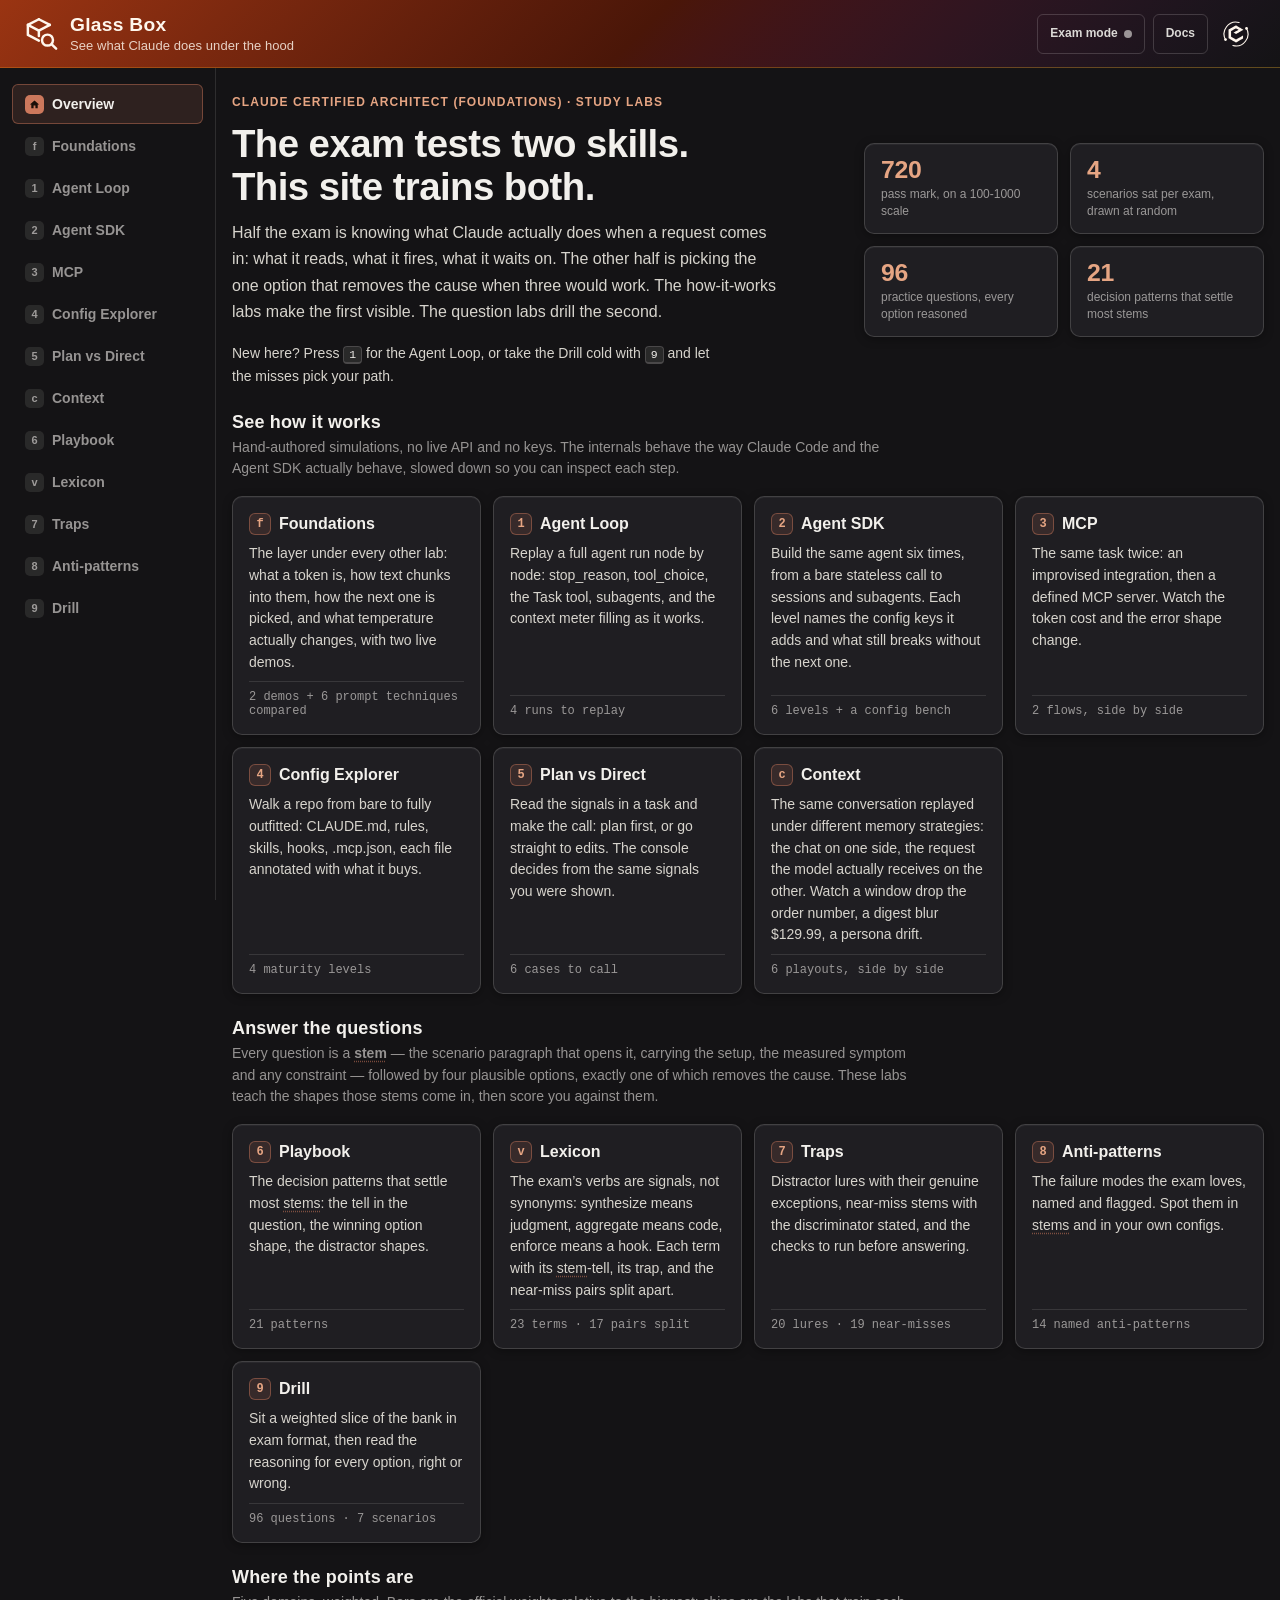
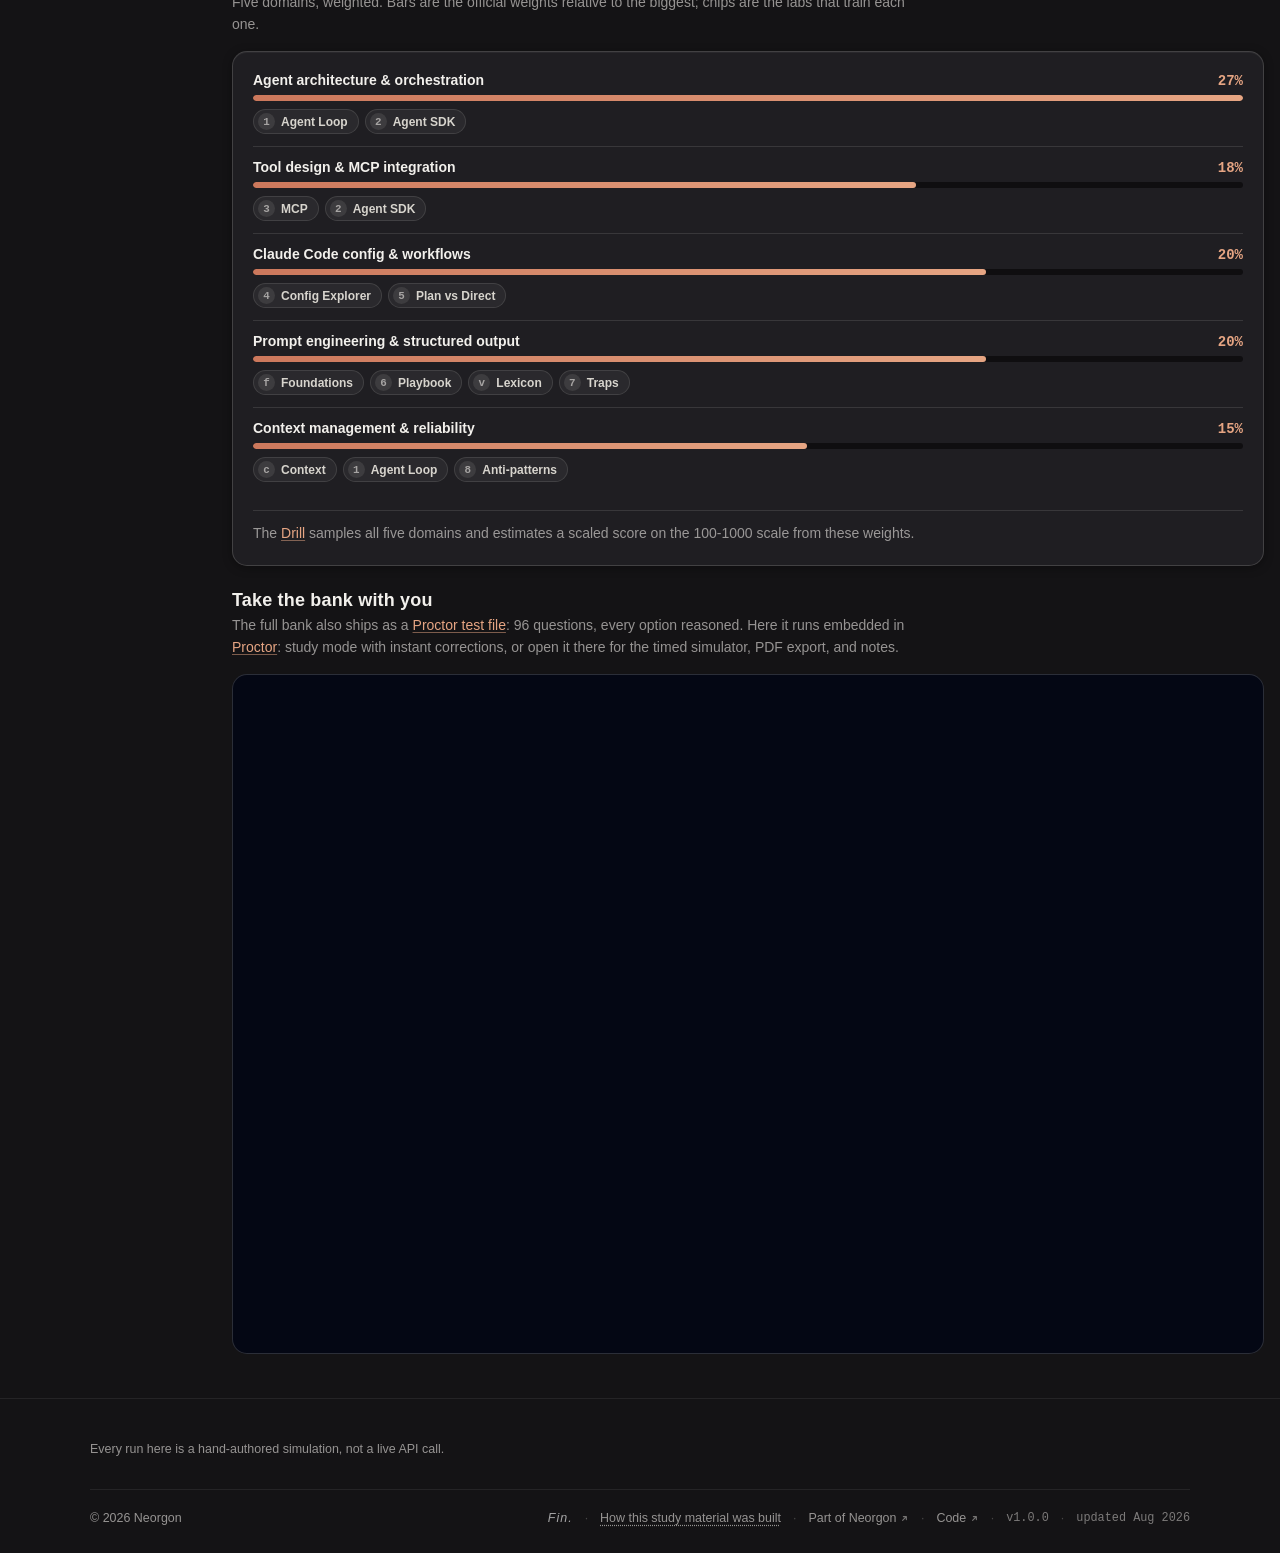
==== commit 27a1db48: "chore(ui): re-stamp the hub home-control icon, and take the header kit's mark-colour fix The stamped" ====
--- a/index.html
+++ b/index.html
@@ -78,14 +78,13 @@
         <a class="btn btn--ghost btn--sm" href="https://code.claude.com/docs/en/overview" target="_blank" rel="noopener noreferrer">Docs</a>
       </div>
       <a class="header-home" href="https://neorgon.com/" title="neorgon.com" aria-label="Neorgon home">
-        <svg class="nh-hub-icon" viewBox="0 0 24 24" fill="none" stroke="currentColor" stroke-width="1.5" stroke-linecap="round" stroke-linejoin="round" xmlns="http://www.w3.org/2000/svg" aria-hidden="true">
-          <circle cx="12" cy="12" r="4.4"/>
-          <ellipse cx="12" cy="12" rx="8.4" ry="3" transform="rotate(-18 12 12)"/>
+        <svg class="nh-hub-icon" viewBox="0 0 24 24" fill="none" xmlns="http://www.w3.org/2000/svg" aria-hidden="true">
+          <path d="M12 4.4 18.58 8.2 18.58 15.8 12 19.6 5.42 15.8 5.42 8.2Z" fill="currentColor" stroke="none"/>
           <g class="nh-orbit">
-            <path d="M17.5 4.2 14.2 2.7l.9 1.4-.6 1.1z" fill="currentColor" stroke="none"/>
-            <circle cx="12.6" cy="3" r=".7" fill="currentColor" stroke="none" opacity=".55"/>
-            <circle cx="11.1" cy="3.3" r=".55" fill="currentColor" stroke="none" opacity=".35"/>
-            <circle cx="9.8" cy="3.7" r=".4" fill="currentColor" stroke="none" opacity=".2"/>
+            <path d="M2.47 17.50 A11.0 11.0 0 0 1 14.85 1.37" fill="none" stroke="currentColor" stroke-width="1.05" stroke-linecap="round"/>
+            <path d="M21.53 6.50 A11.0 11.0 0 0 1 9.15 22.63" fill="none" stroke="currentColor" stroke-width="1.05" stroke-linecap="round"/>
+            <circle cx="21.71" cy="6.84" r="1.25" fill="currentColor"/>
+            <circle cx="2.29" cy="17.16" r="1.25" fill="currentColor"/>
           </g>
         </svg>
       </a>
--- a/css/neorgon-header.css
+++ b/css/neorgon-header.css
@@ -377,7 +377,7 @@
    be filtered, because it already inherits the header's own text colour and
    inverting it would undo exactly the thing it was swapped in to fix. */
 img.header-logo-img { filter: brightness(0) invert(1); }
-svg.header-logo-mark { fill: currentColor; width: auto; }
+svg.header-logo-mark { color: var(--header-text); fill: currentColor; width: auto; }
 /* A site that ships its own mark gets it as a mask over currentColor, so the
    glyph follows the header's text colour exactly as the inline svg does. An
    <img> could not: it paints its own pixels and ignores the cascade. */
@@ -387,6 +387,16 @@
      Pinning width to the desktop value gave a 36x28 box on a phone. */
   aspect-ratio: 1;
   width: auto;
+  /* Declared, not inherited. `background: currentColor` resolves against
+     whatever the ancestor set, and the logo is always inside an <a>: on a site
+     whose logo anchor carries no class, that ancestor is an unstyled link and
+     currentColor is the UA's #0000EE. The mark then paints link-blue, silently,
+     because nothing in the page is wrong enough to throw. Every fleet site
+     happens to wrap the logo in .header-title-link (which the kit gives
+     color: inherit), so this only surfaced when ops-console adopted the kit
+     with a bare <a>. Stating the colour here makes the mask independent of the
+     markup around it, which is the contract the rest of the kit already keeps. */
+  color: var(--header-text);
   background: currentColor;
   /* The image itself is set inline by header.js, derived from the manifest
      link, because a fleet site is served at its domain root and a kit showcase
@@ -661,15 +671,22 @@
   display: block;
 }
 
-/* ── Hub glyph: inclined planet + orbiting rocket ────────────────
-   .header-home now carries the kit's planet SVG (markup contract in
-   the README) — the one header link to neorgon.com, tooltip
-   "neorgon.com". Idle it is a still planet with the rocket parked;
-   on hover or keyboard focus the rocket does laps, smoke trailing.
+/* ── Hub glyph: the Energon mark at the centre of a galaxy ───────
+   .header-home is the one header link to neorgon.com, tooltip
+   "neorgon.com". The page stamps a placeholder SVG (markup contract
+   in the README) and upgradeHome() replaces it on init with the mark
+   at scale(0.72) inside a <g class="nh-orbit"> of two arcs and two
+   dots. Idle the whole thing is still; on hover or keyboard focus the
+   orbit group turns as one rigid body while the mark stays upright,
+   because a rotating letterform is unreadable.
    Stroked glyph, so it sizes with --header-icon, not the solid token. */
 .header-home svg.nh-hub-icon {
-  width: var(--header-icon, 22px);
-  height: var(--header-icon, 22px);
+  /* Deliberately larger than --header-icon: the galaxy's arms occupy the outer
+     ring, so at 22px the MARK fell to 14px against 18px for the neighbouring
+     control. 26px puts it back at 18px, measured, while the arms still land
+     inside the 40px box. */
+  width: var(--header-hub-icon, 26px);
+  height: var(--header-hub-icon, 26px);
 }
 .header-home .nh-orbit {
   transform-origin: 12px 12px; /* viewBox centre, for the legacy planet markup */
@@ -680,56 +697,11 @@
 }
 @keyframes nh-orbit-lap { to { transform: rotate(360deg); } }
 
-/* ── Inclined orbit: the satellite passes in front of the mark and behind it ──
-   Two dots on one elliptical path, each shown for its own half of the lap. The
-   far one is drawn before the mark in document order, so the mark occludes it;
-   that occlusion IS the depth, and it costs nothing but paint order.
-
-   offset-path rather than a rotate: a rotation can only trace a circle, and
-   squashing it into an ellipse with scaleY would squash the satellite too,
-   because the counter-scale would have to sit inside the rotation. Where
-   offset-path is unsupported the dots simply rest at their authored cx/cy,
-   which is a still icon rather than a broken one.
-
-   The semi-major axis is capped by the viewBox: an inline svg clips to it, so
-   10.2 plus the 1.35 radius leaves 11.55 of the 12 available. */
-.header-home .nh-sat {
-  offset-rotate: 0deg;
-  /* The rim separates the satellite from the mark when it crosses it: without
-     one, a currentColor dot over a currentColor mark merges into the
-     silhouette and reads as a stray pixel rather than a moon.
-     --header-bg-end is the right hook because the rim's job is to look like
-     the background, so it vanishes over open header and shows only as a gap
-     against the mark. Measured caveat: every skin shipped today redefines
-     --header-bg-start and --header-bg-mid but leaves --header-bg-end at
-     #040714, so this resolves to one dark value everywhere right now. A skin
-     that ends light gets the rim right for free, but only if it sets that
-     token; one that ends light without setting it would show a dark ring. */
-  stroke: var(--header-bg-end, #040714);
-  stroke-width: .8;
-}
-.header-home .nh-sat-back { opacity: 0; }
-/* On hover the mark takes the accent, and currentColor would carry the
-   satellite with it: a pink dot on a pink mark is a dot you cannot find. It
-   holds the header's text colour instead, so the moon stays legible against
-   whatever the mark has become. */
-.header-home:hover .nh-sat,
-.header-home:focus-visible .nh-sat { fill: var(--header-text); }
-.header-home:hover .nh-sat-front,
-.header-home:focus-visible .nh-sat-front {
-  animation: nh-sat-lap 2.6s linear infinite, nh-sat-near 2.6s steps(1, end) infinite;
-}
-.header-home:hover .nh-sat-back,
-.header-home:focus-visible .nh-sat-back {
-  animation: nh-sat-lap 2.6s linear infinite, nh-sat-far 2.6s steps(1, end) infinite;
-}
-.header-home:hover .nh-sat,
-.header-home:focus-visible .nh-sat {
-  offset-path: path("M20.31 10.40 A9.6 3.4 -30 1 1 3.69 20.00 A9.6 3.4 -30 1 1 20.31 10.40");
-}
-@keyframes nh-sat-lap  { from { offset-distance: 0%; } to { offset-distance: 100%; } }
-@keyframes nh-sat-near { 0% { opacity: 1; } 50% { opacity: 0; } }
-@keyframes nh-sat-far  { 0% { opacity: 0; } 50% { opacity: 1; } }
+/* The galaxy turns as one rigid body on hover, so a plain rotate does it.
+   This replaced an offset-path satellite on an inclined ellipse: that needed a
+   front/back pair kept in sync and a semi-major axis capped so the dot did not
+   clip the viewBox, and none of it is needed once the arms sit outside the
+   mark instead of crossing it. */
 
 /* ── Overflow toggle (⋯) — injected by header.js ─────────────── */
 .header-overflow { position: relative; display: flex; }
@@ -933,9 +905,7 @@
   .header-logo-img:hover,
   .header-title-link:hover .header-logo-img { transform: none; }
   .header-home:hover .nh-orbit,
-  .header-home:focus-visible .nh-orbit,
-  .header-home:hover .nh-sat,
-  .header-home:focus-visible .nh-sat { animation: none; }
+  .header-home:focus-visible .nh-orbit { animation: none; }
   .header-menu.open { animation: none; }
   .header-overflow-toggle:active,
   .header-theme-toggle:active,
--- a/css/neorgon-footer.css
+++ b/css/neorgon-footer.css
@@ -533,3 +533,9 @@
     word-break: break-all;
   }
 }
+
+/* The outbound arrow on a footer link. Sized in em so it tracks the label at
+   whatever size a site's footer runs, and nudged up off the baseline because a
+   45-degree arrow reads low when it is optically centred. */
+.neo-footer-out { display: inline-block; vertical-align: -0.05em; margin-left: 0.28em; width: 0.72em; height: 0.72em; opacity: 0.75; }
+.neo-footer a:hover .neo-footer-out, .neo-footer a:focus-visible .neo-footer-out { opacity: 1; }
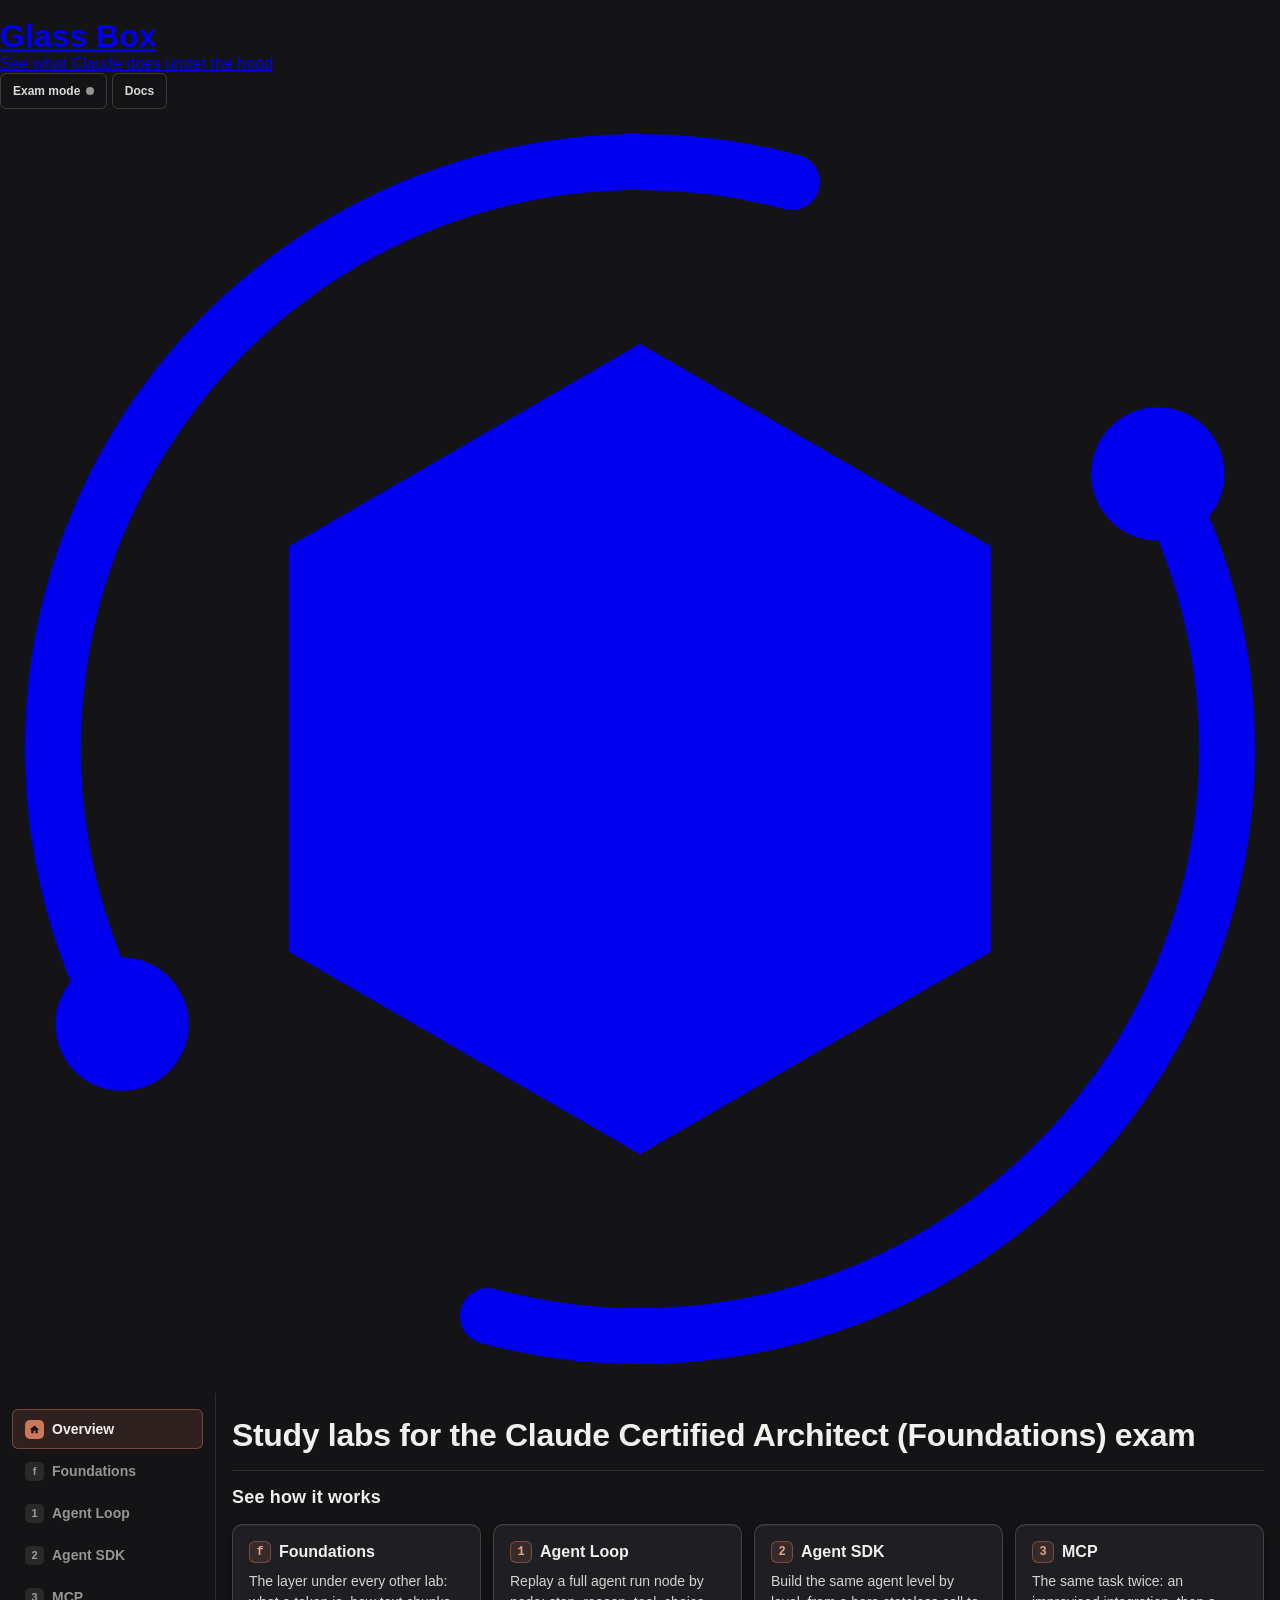
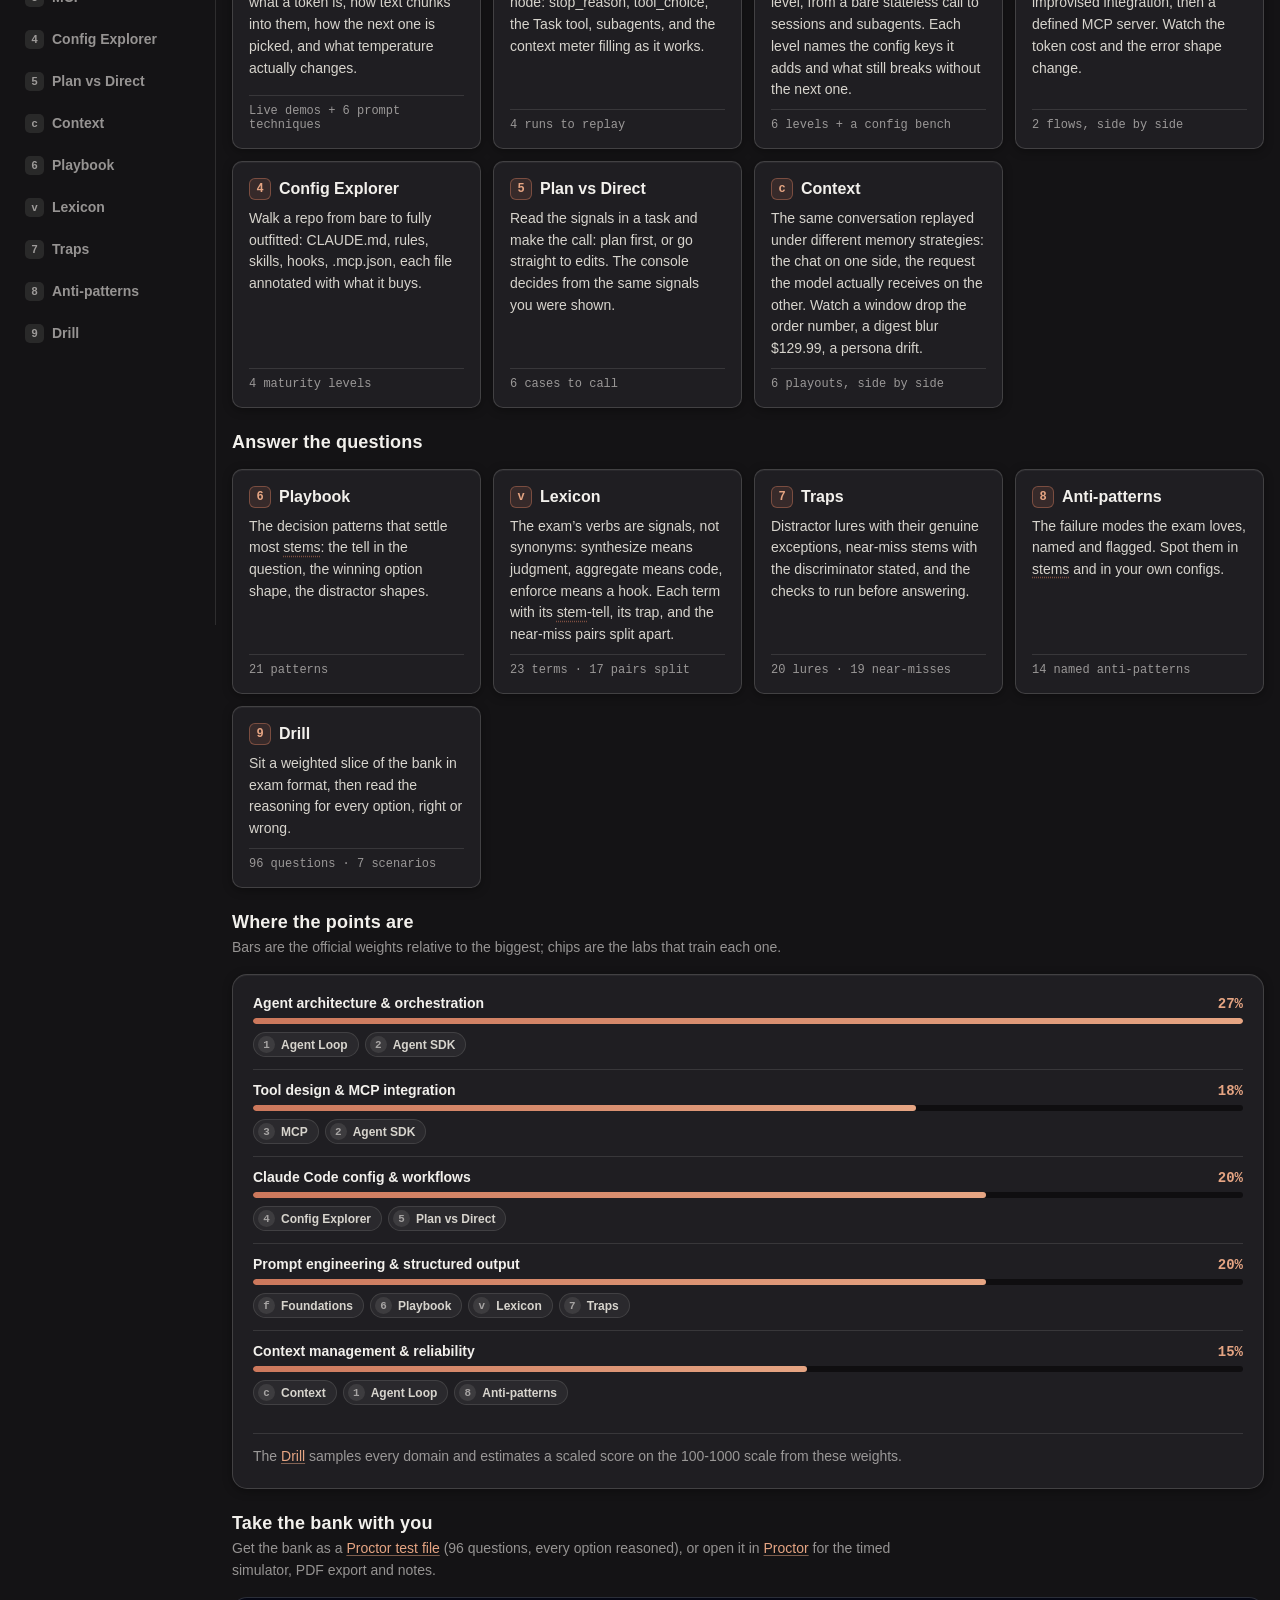
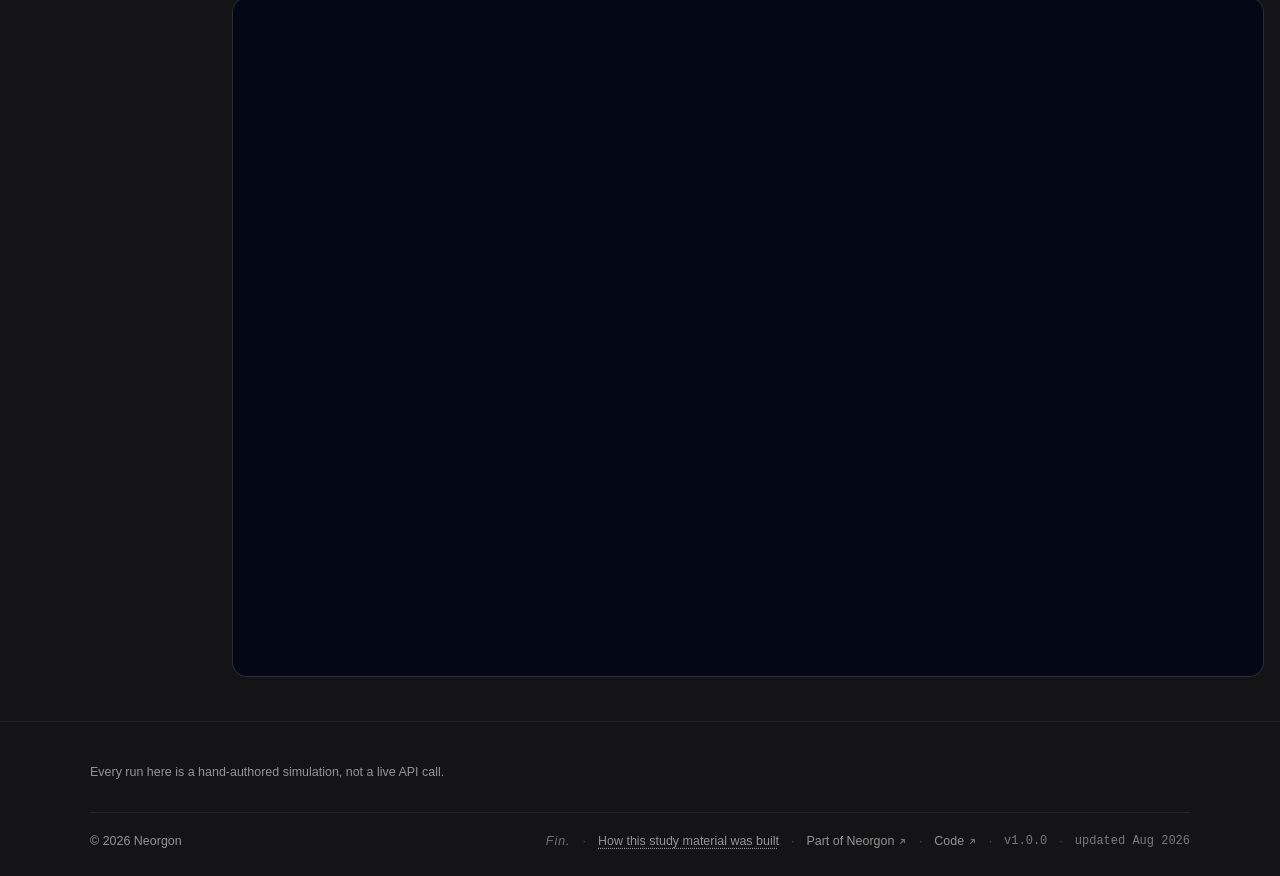
==== commit 386c1771: "fix(overview): Open on the lab cards, drop the hero, the stat tiles and the hand-typed counts The ov" ====
--- a/index.html
+++ b/index.html
@@ -10,15 +10,15 @@
   <link rel="manifest" href="/site.webmanifest">
   <meta name="neo-mark" content="on">
   <title>Glass Box | Claude Under the Hood</title>
-  <meta name="description" content="Study labs for the Claude Certified Architect - Foundations exam: tokens and temperature from scratch, a level-by-level Agent SDK build, clickable agent runs, an answer playbook, the traps, and 96 scored practice questions">
+  <meta name="description" content="Study labs for the Claude Certified Architect - Foundations exam: tokens and temperature from scratch, a level-by-level Agent SDK build, clickable agent runs, an answer playbook, the traps, and scored practice questions">
   <meta property="og:title" content="Glass Box | Claude Under the Hood">
-  <meta property="og:description" content="Twelve study labs for the Claude Certified Architect - Foundations exam: agent runs you can click through, an answer playbook, the traps, and 96 scored practice questions">
+  <meta property="og:description" content="Study labs for the Claude Certified Architect - Foundations exam: agent runs you can click through, an answer playbook, the traps, and scored practice questions">
   <meta property="og:type" content="website">
   <meta property="og:url" content="https://glassbox.neorgon.com/">
   <meta property="og:site_name" content="Neorgon">
   <meta name="twitter:card" content="summary_large_image">
   <meta name="twitter:title" content="Glass Box | Claude Under the Hood">
-  <meta name="twitter:description" content="See what Claude does under the hood, then drill 96 exam questions with the reasoning for every option">
+  <meta name="twitter:description" content="See what Claude does under the hood, then drill exam questions with the reasoning for every option">
   <meta name="robots" content="index, follow">
   <link rel="canonical" href="https://glassbox.neorgon.com/">
   <meta property="og:locale" content="en_US">
@@ -43,7 +43,7 @@
     "@context": "https://schema.org",
     "@type": "WebApplication",
     "name": "Glass Box",
-    "description": "Interactive study labs for the Claude Certified Architect - Foundations exam: tokenization, next-token prediction and temperature built from scratch, a level-by-level Claude Agent SDK build (AgentDefinition, hooks, Task subagents, sessions) with an interactive config bench, agent loops in both practice and theory (hub-and-spoke, isolated context, the built-in tools), MCP servers with transports and code, Claude Code config, planning mode and the context stores a fact can live in, plus an answer playbook, a distractor-trap catalogue, and a bank of 96 scored practice questions.",
+    "description": "Interactive study labs for the Claude Certified Architect - Foundations exam: tokenization, next-token prediction and temperature built from scratch, a level-by-level Claude Agent SDK build (AgentDefinition, hooks, Task subagents, sessions) with an interactive config bench, agent loops in both practice and theory (hub-and-spoke, isolated context, the built-in tools), MCP servers with transports and code, Claude Code config, planning mode and the context stores a fact can live in, plus an answer playbook, a distractor-trap catalogue, and a bank of scored practice questions.",
     "educationalUse": "Exam preparation",
     "teaches": "Tokenization and sampling, Claude Agent SDK, the agentic loop and hub-and-spoke orchestration, Model Context Protocol, Claude Code configuration, prompt engineering, context management",
     "url": "https://glassbox.neorgon.com/",
--- a/css/style.css
+++ b/css/style.css
@@ -700,7 +700,7 @@
   *, *::before, *::after {
     animation-duration: 0.01ms !important;
     animation-iteration-count: 1 !important;
-    transition-duration: 0.01ms !important;
+    transition: none !important;
     /* The lab rail and the drill option list both scroll programmatically. */
     scroll-behavior: auto !important;
   }
@@ -3360,44 +3360,12 @@
 .sess-after p { font-size: var(--text-sm); line-height: 1.6; color: var(--text-secondary); max-width: var(--measure); }
 
 /* ── Overview lab (the landing map) ───────────────────────────
- * Not a simulation: an orientation page. Hero + stat tiles, two card
- * halves mirroring LABS[].half, and a domain-weight map whose chips
- * deep-link into labs. Cards are <a href="#id"> so the shell's
- * hashchange handler does the navigation.
+ * Not a simulation: an orientation page. One title row naming the exam,
+ * two card halves mirroring LABS[].half, and a domain-weight map whose chips
+ * deep-link into labs. Cards are <a href="#id"> so the shell's hashchange
+ * handler does the navigation. No hero and no stat tiles: the page opens on
+ * the cards (fleet design pass, 2026-11-14).
  */
-.ov-hero {
-  display: grid; grid-template-columns: 1.5fr 1fr;
-  gap: var(--space-8); align-items: center;
-}
-.ov-eyebrow {
-  font-size: var(--text-xs); font-weight: 700;
-  letter-spacing: .09em; text-transform: uppercase;
-  color: var(--accent-bright);
-}
-.ov-hero h2 {
-  font-size: clamp(1.7rem, 3.4vw, 2.4rem); font-weight: 750;
-  letter-spacing: -.015em; line-height: 1.12;
-  margin: var(--space-3) 0; text-wrap: balance;
-}
-.ov-hero__text > p { color: var(--text-secondary); line-height: 1.65; max-width: 62ch; }
-.ov-start { margin-top: var(--space-4); font-size: var(--text-sm); color: var(--text-muted); }
-.ov-start kbd {
-  font-family: var(--mono); font-size: .82em; color: var(--text-primary);
-  background: var(--surface-2); border: 1px solid var(--border);
-  border-bottom-width: 2px; border-radius: 4px; padding: 1px 5px;
-}
-.ov-stats { display: grid; grid-template-columns: 1fr 1fr; gap: var(--space-3); }
-.ov-stat {
-  background: var(--panel); border: 1px solid var(--border);
-  border-radius: var(--radius); padding: var(--space-3) var(--space-4);
-  box-shadow: var(--shadow-raised);
-}
-.ov-stat__num {
-  font-size: 1.55rem; font-weight: 750; letter-spacing: -.01em;
-  color: var(--accent-bright); font-variant-numeric: tabular-nums;
-}
-.ov-stat__cap { font-size: var(--text-xs); color: var(--text-muted); line-height: 1.45; margin-top: 2px; }
-
 .ov-sec__head { margin-bottom: var(--space-4); max-width: 76ch; }
 .ov-sec__head h3 { font-size: var(--text-lg); font-weight: 700; letter-spacing: .01em; }
 .ov-sec__head p { color: var(--text-muted); font-size: var(--text-sm); line-height: 1.55; margin-top: 4px; }
@@ -3523,10 +3491,6 @@
   .cfg-ide { grid-template-columns: 1fr; }
   .cfg-sidebar { max-height: 220px; overflow: auto; }
 
-  /* Overview: stats drop under the hero text; they stay 2-up so the
-     row of four does not turn into a ladder. */
-  .ov-hero { grid-template-columns: 1fr; gap: var(--space-5); align-items: start; }
-
   /* Playbook: brief drops to one column, stats to two rows of three,
      tell/pick/reject stack in reading order. */
   .brief { grid-template-columns: 1fr; }
--- a/css/neorgon-themes.css
+++ b/css/neorgon-themes.css
@@ -56,6 +56,7 @@
   --header-bg-end: #052e16;
   --header-glass: rgba(5, 46, 22, .45);
   --header-accent: #fbbf24;
+  --header-focus: oklch(0.97 0.02 85);  /* near-white in the theme's hue: header and Beacon focus rings */
   --header-border: rgba(251, 191, 36, .25);
   --header-border-strong: rgba(251, 191, 36, .45);
   --header-text: #fefce8;
@@ -91,6 +92,7 @@
   --header-bg-end: #020617;
   --header-glass: rgba(30, 27, 75, .45);
   --header-accent: #fcd34d;
+  --header-focus: oklch(0.97 0.02 90);
   --header-border: rgba(252, 211, 77, .24);
   --header-border-strong: rgba(252, 211, 77, .45);
   --header-text: #f5f3ff;
@@ -130,6 +132,7 @@
   --header-bg-end: #0c0a09;
   --header-glass: rgba(28, 25, 23, .5);
   --header-accent: #f97316;
+  --header-focus: oklch(0.97 0.02 55);
   --header-border: rgba(249, 115, 22, .22);
   --header-border-strong: rgba(249, 115, 22, .45);
   --header-text: #fff7ed;
@@ -165,6 +168,7 @@
   --header-bg-end: #000000;
   --header-glass: rgba(0, 12, 0, .45);
   --header-accent: #00ff41;
+  --header-focus: oklch(0.97 0.02 145);
   --header-border: rgba(0, 255, 65, .18);
   --header-border-strong: rgba(0, 255, 65, .4);
   --header-text: #ccffcc;
@@ -206,6 +210,7 @@
   --header-bg-end: #070c14;
   --header-glass: rgba(12, 20, 32, .5);
   --header-accent: #7dd3fc;
+  --header-focus: oklch(0.97 0.02 230);
   --header-border: rgba(125, 211, 252, .2);
   --header-border-strong: rgba(125, 211, 252, .38);
   --header-text: #f0f9ff;
@@ -241,6 +246,7 @@
   --header-bg-end: #140a14;
   --header-glass: rgba(40, 20, 36, .45);
   --header-accent: #fbcfe8;
+  --header-focus: oklch(0.97 0.02 350);
   --header-border: rgba(251, 207, 232, .22);
   --header-border-strong: rgba(251, 207, 232, .4);
   --header-text: #fff1f6;
@@ -271,6 +277,7 @@
   --header-bg-end: #0c0a0a;
   --header-glass: rgba(69, 10, 10, .45);
   --header-accent: #f59e0b;
+  --header-focus: oklch(0.97 0.02 75);
   --header-border: rgba(245, 158, 11, .25);
   --header-border-strong: rgba(245, 158, 11, .45);
   --header-text: #fef2f2;
--- a/css/neorgon-footer.css
+++ b/css/neorgon-footer.css
@@ -21,19 +21,48 @@
   --footer-line: 1.7;
   --footer-target: 24px;
 
-  /* Palette — inherits the header theme tokens so ?theme=matrix and the
-     fleet-wide season.css re-skin the footer too. Fallbacks keep the kit
-     usable on a page that never loads the header kit. */
+  /* Palette. --footer-bg, --footer-text, --footer-text-strong and
+     --footer-surface are plain defaults. The four that follow the header
+     (--footer-accent, --footer-border, --footer-border-strong,
+     --footer-hover) are deliberately NOT declared here: see "Header-derived
+     tokens" just below. A site still sets any of them, anywhere, to win. */
   --footer-bg: transparent;
-  --footer-border: var(--header-border, rgba(255, 255, 255, .07));
-  --footer-border-strong: var(--header-border-strong, rgba(255, 255, 255, .22));
   --footer-text: var(--text-muted, rgba(255, 255, 255, .55));
   --footer-text-strong: var(--text-secondary, #cacaca);
-  --footer-accent: var(--header-accent, #e879f9);
   --footer-surface: var(--surface-1, rgba(255, 255, 255, .03));
-  --footer-hover: var(--header-menu-hover, rgba(255, 255, 255, .08));
 
   --footer-z-top: 150; /* back-to-top: above content, below header (200) and modals (400) */
+
+  /* Back-to-top geometry. Phones get 14px and 38px. The gap is what the
+     button keeps above the footer once the footer scrolls into view (see
+     "Riding above the footer" at .neo-top). */
+  --footer-top-size: 40px;
+  --footer-top-inset: 20px;
+  --footer-top-gap: 8px;
+}
+
+/* ── Header-derived tokens ────────────────────────────────────
+   The accent, borders and hover follow the header: ?theme=, a named
+   header skin (data-header-skin) and an armed CDN season. Themes declare
+   on <html>, but skins and seasons declare on .header-bar, which the
+   footer does not sit inside, so the header kit (header.css) and
+   season.css hand the same --header-* tokens to these pieces as well:
+   .neo-footer, .neo-top, .neo-modal (the last two are appended to <body>).
+
+   That only helps if the tokens are resolved HERE, on the pieces. A
+   custom property's var() is resolved where it is declared, so the old
+   `:root { --footer-accent: var(--header-accent) }` baked in the root's
+   magenta and every footer focus ring on a slate or jade site stayed
+   magenta (queue #156). The --_footer-* names are private: read them,
+   never set them. A site's own --footer-accent, on :root, body or the
+   footer itself, still comes first. */
+.neo-footer,
+.neo-top,
+.neo-modal {
+  --_footer-accent: var(--footer-accent, var(--header-accent, #e879f9));
+  --_footer-border: var(--footer-border, var(--header-border, rgba(255, 255, 255, .07)));
+  --_footer-border-strong: var(--footer-border-strong, var(--header-border-strong, rgba(255, 255, 255, .22)));
+  --_footer-hover: var(--footer-hover, var(--header-menu-hover, rgba(255, 255, 255, .08)));
 }
 
 /* ── Always-at-the-bottom ─────────────────────────────────────
@@ -86,9 +115,12 @@
   padding: var(--footer-pad-block) var(--space-6, 24px);
   padding-bottom: calc(var(--footer-pad-block) + env(safe-area-inset-bottom, 0px));
   background: var(--footer-bg);
-  border-top: 1px solid var(--footer-border);
+  border-top: 1px solid var(--_footer-border);
   color: var(--footer-text);
-  font-size: .78rem;
+  /* Every size in this file is floored at 12px: reading text under it failed
+     the fleet's type floor (queue #154). max() keeps the rem scaling for a
+     site whose root runs larger, and only lifts one whose root runs small. */
+  font-size: max(12px, .78rem);
   line-height: var(--footer-line);
   text-align: center;
 }
@@ -112,7 +144,7 @@
 }
 .neo-footer a:hover,
 .neo-footer a:focus-visible { color: var(--footer-text-strong); text-decoration: underline; }
-.neo-footer a:focus-visible { outline: 2px solid var(--footer-accent); outline-offset: 3px; }
+.neo-footer a:focus-visible { outline: 2px solid var(--_footer-accent); outline-offset: 3px; }
 
 /* ── Meta bar (built by footer.js) ────────────────────────────── */
 .neo-footer-bar {
@@ -173,7 +205,7 @@
 .neo-footer-stamp {
   font-family: ui-monospace, SFMono-Regular, "SF Mono", Menlo, monospace;
   font-variant-numeric: tabular-nums;
-  font-size: .95em;
+  font-size: max(12px, .95em);
   opacity: .8;
 }
 
@@ -202,7 +234,7 @@
 .neo-footer[data-footer-mode="app"] {
   padding-top: var(--footer-pad-block-app);
   padding-bottom: calc(var(--footer-pad-block-app) + env(safe-area-inset-bottom, 0px));
-  font-size: .72rem;
+  font-size: max(12px, .75rem);
   background: var(--footer-surface);
 }
 .neo-footer[data-footer-mode="app"] .neo-footer-inner,
@@ -253,7 +285,7 @@
 .neo-footer-col h2,
 .neo-footer-col h3 {
   margin: 0 0 2px;
-  font-size: .72rem;
+  font-size: max(12px, .75rem);
   font-weight: 600;
   letter-spacing: .08em;
   text-transform: uppercase;
@@ -265,7 +297,7 @@
   justify-content: space-between;
   margin-top: 28px;
   padding-top: 18px;
-  border-top: 1px solid var(--footer-border);
+  border-top: 1px solid var(--_footer-border);
 }
 
 /* ── Theme switcher (opt-in: <meta name="neo-theme-switcher" content="footer">) */
@@ -276,7 +308,7 @@
   gap: 6px;
   height: var(--footer-control-h);
   padding: 0 10px;
-  border: 1px solid var(--footer-border);
+  border: 1px solid var(--_footer-border);
   border-radius: 999px;
   background: transparent;
   color: var(--footer-text);
@@ -287,8 +319,8 @@
 .neo-footer-theme-toggle:hover,
 .neo-footer-theme-toggle[aria-expanded="true"] {
   color: var(--footer-text-strong);
-  border-color: var(--footer-border-strong);
-  background: var(--footer-hover);
+  border-color: var(--_footer-border-strong);
+  background: var(--_footer-hover);
 }
 .neo-footer-theme-toggle svg { width: 15px; height: 15px; display: block; }
 
@@ -301,7 +333,7 @@
   padding: 6px;
   list-style: none;
   background: var(--header-menu-bg, #10142a);
-  border: 1px solid var(--footer-border-strong);
+  border: 1px solid var(--_footer-border-strong);
   border-radius: 10px;
   box-shadow: 0 -10px 30px rgba(0, 0, 0, .5);
   display: none;
@@ -325,7 +357,7 @@
   cursor: pointer;
 }
 .neo-footer-menu button:hover,
-.neo-footer-menu button:focus-visible { background: var(--footer-hover); outline: none; }
+.neo-footer-menu button:focus-visible { background: var(--_footer-hover); outline: none; }
 .neo-footer-menu .theme-swatch {
   width: 12px;
   height: 12px;
@@ -336,22 +368,33 @@
 .neo-footer-menu [aria-checked="true"]::after {
   content: "✓";
   margin-left: auto;
-  color: var(--footer-accent);
-}
-
-/* ── Back to top (built by footer.js; data-footer-top="off" disables) ── */
+  color: var(--_footer-accent);
+}
+
+/* ── Back to top (built by footer.js; data-footer-top="off" disables) ──
+   Riding above the footer. The button is fixed in the bottom-right corner,
+   and at the foot of the page that corner is the footer's: it sat on
+   floorplan's v1.0.0 stamp at 390px, and on the right end of the bar or the
+   note in every mode somewhere between 390 and 1440px (84 of 283 fleet views,
+   2026-11-12). Over a bar link it then stepped aside, so it vanished exactly
+   where a reader wants it. footer.js writes how much of the footer is on
+   screen into --_footer-top-lift, and the button rests that far up plus
+   --footer-top-gap, never lower than its corner. The footer keeps its layout
+   and its height budget; reserving room inside the bar instead cost 13 fleet
+   views a line, minimal one-row footers among them. */
 .neo-top {
   position: fixed;
-  right: 20px;
-  bottom: calc(20px + env(safe-area-inset-bottom, 0px));
+  right: var(--footer-top-inset);
+  bottom: max(calc(var(--footer-top-inset) + env(safe-area-inset-bottom, 0px)),
+              calc(var(--_footer-top-lift, 0px) + var(--footer-top-gap)));
   z-index: var(--footer-z-top);
   display: inline-flex;
   align-items: center;
   justify-content: center;
-  width: 40px;
-  height: 40px;
+  width: var(--footer-top-size);
+  height: var(--footer-top-size);
   padding: 0;
-  border: 1px solid var(--footer-border-strong);
+  border: 1px solid var(--_footer-border-strong);
   border-radius: 50%;
   background: var(--header-menu-bg, #10142a);
   color: var(--footer-text-strong);
@@ -359,15 +402,21 @@
   opacity: 0;
   visibility: hidden;
   transform: translateY(8px);
+  /* visibility waits out the fade before it flips, so for 200ms a leaving
+     button would still take the tap it is leaving to avoid. pointer-events
+     flips at once. footer.js also hides it (.is-yielding) while it sits over
+     a control; see "Yielding" there. */
+  pointer-events: none;
   transition: opacity var(--dur, 200ms) ease, transform var(--dur, 200ms) ease, visibility var(--dur, 200ms);
 }
-.neo-top.is-visible { opacity: .9; visibility: visible; transform: none; }
-.neo-top:hover { opacity: 1; background: var(--footer-hover); color: var(--header-text, #f9f9f9); }
-.neo-top:focus-visible { outline: 2px solid var(--footer-accent); outline-offset: 3px; opacity: 1; visibility: visible; transform: none; }
+.neo-top.is-visible { opacity: .9; visibility: visible; transform: none; pointer-events: auto; }
+.neo-top:hover { opacity: 1; background: var(--_footer-hover); color: var(--header-text, #f9f9f9); }
+.neo-top:focus-visible { outline: 2px solid var(--_footer-accent); outline-offset: 3px; opacity: 1; visibility: visible; transform: none; pointer-events: auto; }
 .neo-top svg { width: 18px; height: 18px; display: block; }
 
 /* ── Mobile ───────────────────────────────────────────────────── */
 @media (max-width: 700px) {
+  :root { --footer-top-size: 38px; --footer-top-inset: 14px; }
   .neo-footer { padding-left: var(--space-4, 16px); padding-right: var(--space-4, 16px); }
   .neo-footer[data-footer-mode="content"] {
     text-align: center;
@@ -379,7 +428,6 @@
   .neo-footer-tagline { max-width: none; }
   .neo-footer-col { align-items: center; }
   .neo-footer[data-footer-mode="content"] .neo-footer-bar { justify-content: center; }
-  .neo-top { right: 14px; bottom: calc(14px + env(safe-area-inset-bottom, 0px)); width: 38px; height: 38px; }
 }
 
 /* ── Reduced motion ───────────────────────────────────────────── */
@@ -412,7 +460,7 @@
   color: var(--footer-text-strong);
   text-decoration-style: solid;
 }
-.neo-footer-disclaimer:focus-visible { outline: 2px solid var(--footer-accent); outline-offset: 3px; }
+.neo-footer-disclaimer:focus-visible { outline: 2px solid var(--_footer-accent); outline-offset: 3px; }
 
 .neo-modal {
   width: min(640px, calc(100vw - 32px));
@@ -423,7 +471,7 @@
      did exactly that. Too site-dependent to leave implicit. */
   margin: auto;
   padding: 0;
-  border: 1px solid var(--footer-border-strong);
+  border: 1px solid var(--_footer-border-strong);
   border-radius: 12px;
   background: var(--header-bg-end, #0d0d12);
   color: var(--footer-text-strong);
@@ -440,7 +488,7 @@
   align-items: center;
   gap: 12px;
   padding: 16px 18px;
-  border-bottom: 1px solid var(--footer-border);
+  border-bottom: 1px solid var(--_footer-border);
 }
 .neo-modal-title {
   margin: 0;
@@ -458,15 +506,15 @@
   width: var(--footer-control-h);
   height: var(--footer-control-h);
   padding: 0;
-  border: 1px solid var(--footer-border-strong);
+  border: 1px solid var(--_footer-border-strong);
   border-radius: 8px;
   background: transparent;
   color: var(--footer-text);
   cursor: pointer;
   transition: color var(--dur, 200ms) ease, background var(--dur, 200ms) ease;
 }
-.neo-modal-close:hover { color: var(--footer-text-strong); background: var(--footer-hover); }
-.neo-modal-close:focus-visible { outline: 2px solid var(--footer-accent); outline-offset: 2px; }
+.neo-modal-close:hover { color: var(--footer-text-strong); background: var(--_footer-hover); }
+.neo-modal-close:focus-visible { outline: 2px solid var(--_footer-accent); outline-offset: 2px; }
 .neo-modal-close svg { width: 18px; height: 18px; display: block; }
 
 .neo-modal-body {
@@ -480,7 +528,7 @@
 .neo-modal-body > :last-child { margin-bottom: 0; }
 .neo-modal-body p { margin: 0 0 .9em; }
 .neo-modal-body strong { color: var(--footer-text-strong); font-weight: 620; }
-.neo-modal-body a { color: var(--footer-accent); text-decoration: underline; }
+.neo-modal-body a { color: var(--_footer-accent); text-decoration: underline; }
 
 @media (max-width: 700px) {
   .neo-modal { width: calc(100vw - 20px); max-height: 84dvh; }
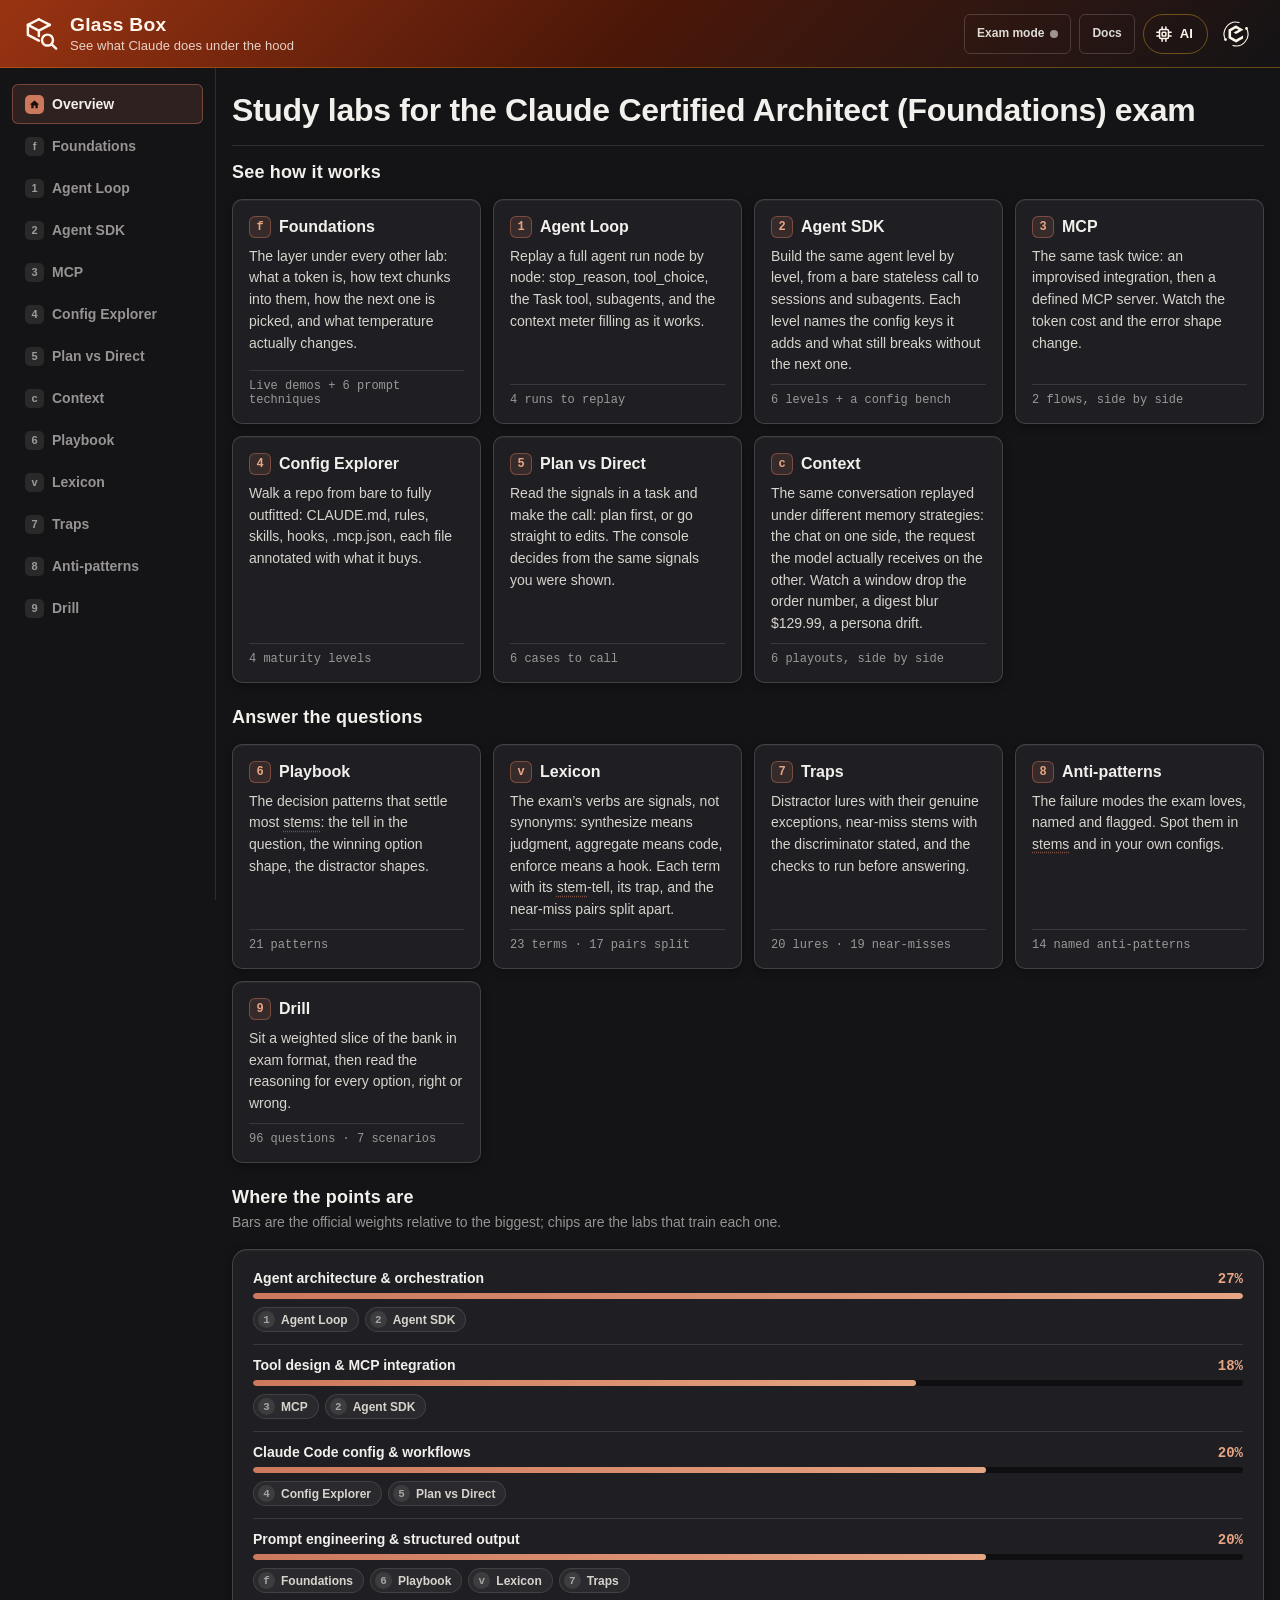
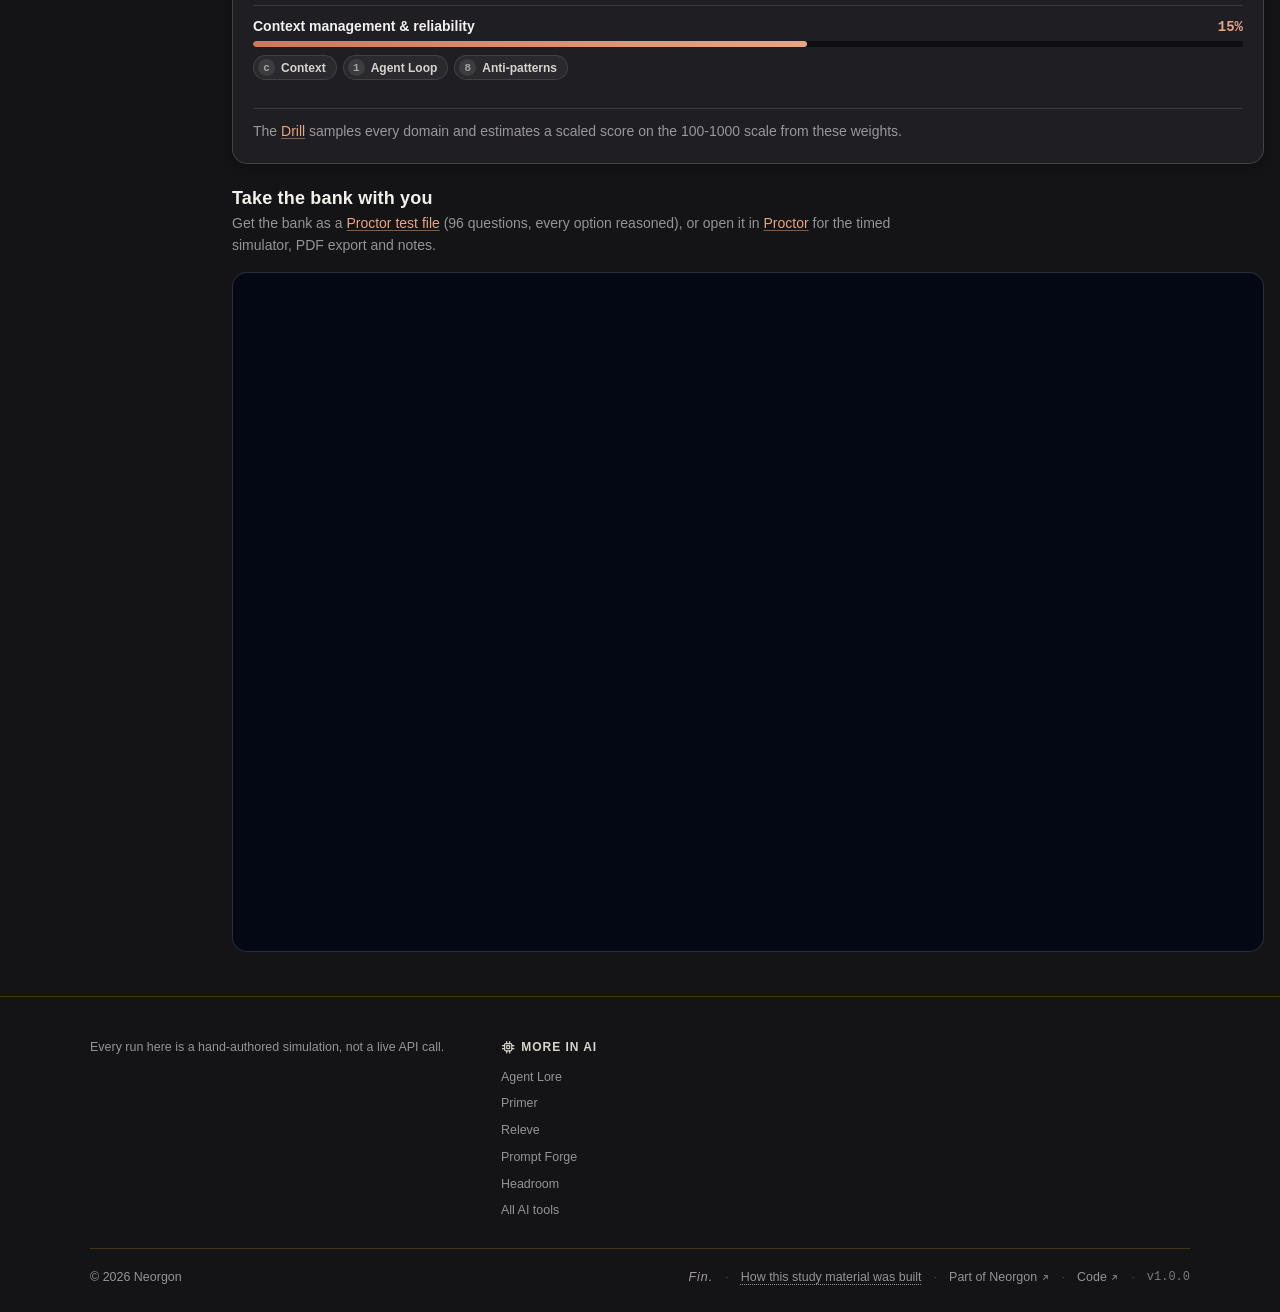
==== commit 5ff6f852: "chore(kits): sync header and footer kits and stamp the category row Header Kit: a category chip from" ====
--- a/index.html
+++ b/index.html
@@ -38,6 +38,7 @@
   <meta name="neo-repo" content="https://github.com/energon-a-secas/glassbox-site">
   <meta name="neo-version" content="v1.0.0">
   <meta name="neo-updated" content="updated Aug 2026">
+  <meta name="neo-category" content="ai">
   <script type="application/ld+json">
   {
     "@context": "https://schema.org",
@@ -127,6 +128,19 @@
       <p>Built as study fuel for the Claude Certified Architect (Foundations) exam. Drill questions follow the official study guide&rsquo;s practice test. The two exam scenarios the guide lists but never exercises (Structured Data Extraction and Developer Productivity Tools) are written here from its theory chapters and are marked as such where they appear.</p>
       <p>Scores are a domain-weighted estimate on the published 100&ndash;1000 scale, <strong>not an official conversion</strong>. Treat them as a study signal, not a prediction.</p>
     </template>
+    <!-- neo-fleet:more -->
+    <nav class="neo-more" aria-label="More in AI" data-category="ai" data-label-en="AI" data-label-es="IA">
+      <span class="neo-more__label" aria-hidden="true"><svg class="neo-more__icon" viewBox="0 0 24 24" width="16" height="16" fill="none" stroke="currentColor" stroke-width="2" stroke-linecap="round" stroke-linejoin="round" aria-hidden="true" focusable="false"><rect x="6" y="6" width="12" height="12" rx="2"/><rect x="9.5" y="9.5" width="5" height="5" rx="1"/><path d="M9.5 2.5V6M14.5 2.5V6M9.5 18v3.5M14.5 18v3.5M2.5 9.5H6M2.5 14.5H6M18 9.5h3.5M18 14.5h3.5"/></svg><span class="neo-more__title">More in AI</span></span>
+      <ul class="neo-more__list">
+        <li><a href="https://agentlore.neorgon.com/">Agent Lore</a></li>
+        <li><a href="https://primer.neorgon.com/">Primer</a></li>
+        <li><a href="https://releve.neorgon.com/">Releve</a></li>
+        <li><a href="https://promptforge.neorgon.com/">Prompt Forge</a></li>
+        <li><a href="https://headroom.neorgon.com/">Headroom</a></li>
+        <li><a class="neo-more__all" href="https://neorgon.com/ai/">All AI tools</a></li>
+      </ul>
+    </nav>
+    <!-- /neo-fleet:more -->
   </footer>
 
   <script type="module" src="js/app.js"></script>
--- a/css/neorgon-header.css
+++ b/css/neorgon-header.css
@@ -0,0 +1,1225 @@
+/* ══════════════════════════════════════════════════════════════
+   Neorgon Header Kit: header.css
+   Canonical source: packages/neorgon-ui/header/
+   Vendored per site as css/neorgon-header.css; do not edit copies.
+   Live CDN: https://cdn.neorgon.org/v1.0.0/header/header.css
+   ══════════════════════════════════════════════════════════════ */
+
+:root {
+  /* Geometry */
+  --header-h: 68px;
+  --header-h-app: 56px;
+  --header-control-h: 40px; /* every header control (buttons, ⋯, palette, home) shares this height */
+  /* Logo height. A token, not a literal, so a site can make the mark carry more
+     weight without forking the kit. Default 36px = the historical value, so
+     nothing changes for a site that never sets it. The bar is 68px with no
+     vertical padding, so ~52px is the practical ceiling before the mark starts
+     to look wedged against the edges. */
+  --header-logo-h: 36px;
+  --header-logo-h-mobile: 28px;
+
+  /* Palette: themes override these (see themes.css) */
+  --header-bg-start: #B015B0;
+  --header-bg-mid: #3D0080;
+  --header-bg-end: #040714;
+  /* Kept here for anything that references the composed gradient, but the
+     authoritative copy is re-declared on .header-bar below; see the note
+     there before changing either. */
+  --header-bg: linear-gradient(in oklch 135deg, var(--header-bg-start) 0%, var(--header-bg-mid) 50%, var(--header-bg-end) 100%);
+  --header-glass: rgba(0, 9, 18, .35);
+  --header-text: #f9f9f9;
+  --header-text-dim: rgba(255, 255, 255, .72);
+  --header-border: rgba(255, 255, 255, .07);
+  --header-border-strong: rgba(255, 255, 255, .22);
+  --header-accent: #e879f9;
+  --header-menu-bg: #10142a;
+  --header-menu-hover: rgba(255, 255, 255, .08);
+
+  /* Focus ring: near-white with a whisper of the brand hue so it never
+     reads as a stray browser default. 5.77:1 (bright end) to 17.98:1
+     (dark end) against the bar, 16.54:1 on the menu. Themes may override. */
+  --header-focus: oklch(0.97 0.02 320);
+  --header-focus-w: 2px;
+
+  /* Icon sizing. Two tokens: a filled glyph reads heavier than a stroked
+     one in the same box, so the solid home icon is set smaller to match
+     optically. */
+  --header-icon: 22px;        /* stroked glyphs (palette) */
+  --header-icon-solid: 20px;  /* filled glyphs (home) */
+
+  /* ease-out-quart: fast start, long settle, no overshoot. */
+  --header-ease: cubic-bezier(.22, 1, .36, 1);
+  --header-ease-in: cubic-bezier(.55, 0, 1, .45);
+}
+
+/* Colour judgements about the DEFAULT gradient specifically. Scoped to
+   html:not([data-theme]) because themes.css sets these per theme at the
+   same specificity as :root, so a :root override here would silently
+   overwrite all five palettes. Every consumer below pairs them with a
+   var() fallback to the theme's own token. */
+html:not([data-theme]) {
+  /* --header-border-strong (.22) measures 1.91-1.95:1 on the bar, below
+     the 3:1 WCAG 1.4.11 needs for a control boundary. .42 gives 3.73-4.02:1. */
+  --header-control-border: rgba(255, 255, 255, .42);
+
+  /* --header-bg-end (#040714) is identical to the standard page
+     background, so a flat hairline measures 1.14:1 on the right half.
+     The bar's luminance swings 43x left-to-right, so the edge ramps too. */
+  --header-edge-from: rgba(255, 255, 255, .10);
+  --header-edge-to: rgba(255, 255, 255, .34);
+
+  /* .72 measures 4.14:1 at the start of the subtitle span, below AA.
+     Split from the icon colour, which only needs 3:1 as non-text. */
+  --header-text-dim: rgba(255, 255, 255, .82);
+  --header-icon-color: rgba(255, 255, 255, .78);
+}
+
+/* ── The sticky offset ───────────────────────────────────────────
+   --neo-sticky-top is how much of the viewport's top the header covers
+   right now. header.js keeps it exact (it measures the bar, and drops to 0
+   while auto-hide or the Keys Kit's H toggle has the bar away); these rules
+   are the value before it runs, and with JS off. Rails, scope strips and
+   scroll-margin-top read it instead of hardcoding 56px or 68px:
+
+     .rail { position: sticky; top: var(--neo-sticky-top, 0px); }
+     h2[id] { scroll-margin-top: calc(var(--neo-sticky-top, 0px) + 12px); }
+
+   The kit sets no scroll-padding of its own: many sites already offset
+   their anchors with scroll-margin-top, and the two add up. */
+:root { --neo-sticky-top: 0px; }
+:root:has(.header-bar) { --neo-sticky-top: var(--header-h); }
+:root:has(.header-bar[data-header-mode="app"]) { --neo-sticky-top: var(--header-h-app); }
+:root[data-chrome="off"]:has(.header-bar) { --neo-sticky-top: 0px; }
+
+/* ══════════════════════════════════════════════════════════════
+   SKINS: site-level identity, opt-in per site
+   ────────────────────────────────────────────────────────────
+   A skin replaces the default magenta gradient for ONE site whose
+   own palette clashes with it. Set it in the site's markup:
+
+     <header class="header-bar" data-header-mode="content"
+             data-header-skin="brass">
+
+   This is NOT the theme system. Precedence, by design:
+
+     visitor choice (?theme= / cookie)  >  season (CDN)  >  skin  >  kit default
+
+   A site that should sit out every season keeps its skin with
+   `<html lang="en" data-season="off">` (see season.css). That declines
+   the fleet's decoration only; a visitor's ?theme= still wins.
+
+   Named skins below are the reusable ones. For a one-off palette no
+   other site would share, use `data-header-skin="custom"` and declare
+   the tokens in the site's own CSS; contract at the end of this block.
+
+   Two cascade facts make that ordering work, and both are easy to
+   get wrong:
+
+   1. A declaration ON .header-bar beats a value INHERITED from
+      <html>, whatever the specificity. Visitor themes declare on
+      <html>, so every skin is scoped `html:not([data-theme])`:
+      the moment a visitor picks a theme, all skins stop matching.
+   2. Season rules in season.css carry a matching
+      `[data-header-skin]` selector one step more specific than the
+      skin rules below, so an armed season still flips skinned
+      sites. Do not raise the specificity here without raising it
+      there too, or skinned sites will silently sit out the season.
+
+   3. The Footer Kit's pieces (.neo-footer, and .neo-top and .neo-modal,
+      which it appends to <body>) and the Beacon link sit outside
+      .header-bar, so a skin declared only on the bar never reaches
+      their focus rings and borders (queue #156). Every skin rule
+      therefore names them too, behind `:has()` on <html>. That item is
+      wrapped in `:is()` because :is() forgives a selector it cannot
+      parse: a browser without :has() drops that one item, not the
+      whole rule and with it the header's own skin. `:where()` inside
+      :has() keeps it at (0,2,1), under an armed season's (0,3,2)
+      pieces rule in season.css. The footer and beacon resolve the
+      tokens on those pieces; see "Header-derived tokens" in footer.css.
+
+   Each skin also sets --header-focus, a near-white in its own hue, so
+   the header's focus rings and the Beacon's stop being the default's
+   pink on a skinned site.
+
+   Each skin re-tunes the edge ramp and control border for its own
+   surface; those defaults are calibrated to the magenta gradient
+   and are wrong on a black bar.
+   ══════════════════════════════════════════════════════════════ */
+
+/* ink: near-black neutral. The default choice for a site whose
+   palette the magenta gradient fights. */
+html:not([data-theme]) .header-bar[data-header-skin="ink"],
+:is(html:not([data-theme]):has(:where(.header-bar[data-header-skin="ink"])) :is(.neo-footer, .neo-top, .neo-modal, .neo-beacon-link)) {
+  --header-focus: oklch(0.97 0.01 255);
+  --header-bg-start: #14161c;
+  --header-bg-mid: #0b0d12;
+  --header-bg-end: #050609;
+  --header-glass: rgba(10, 12, 16, .55);
+  --header-accent: #cbd5e1;
+  --header-text: #f4f4f5;
+  --header-text-dim: rgba(255, 255, 255, .78);
+  --header-icon-color: rgba(255, 255, 255, .74);
+  --header-border: rgba(255, 255, 255, .09);
+  --header-border-strong: rgba(255, 255, 255, .24);
+  --header-control-border: rgba(255, 255, 255, .44);
+  --header-menu-bg: #14161c;
+  --header-menu-hover: rgba(255, 255, 255, .09);
+  /* A near-black bar sits close to the page in luminance at BOTH ends,
+     so the edge has to be brighter than the gradient's ramp. */
+  --header-edge-from: rgba(255, 255, 255, .26);
+  --header-edge-to: rgba(255, 255, 255, .26);
+}
+
+/* carbon: flat true black, no gradient. The most restrained option;
+   the hairline does all the separating. */
+html:not([data-theme]) .header-bar[data-header-skin="carbon"],
+:is(html:not([data-theme]):has(:where(.header-bar[data-header-skin="carbon"])) :is(.neo-footer, .neo-top, .neo-modal, .neo-beacon-link)) {
+  --header-focus: oklch(0.97 0 0);
+  --header-bg-start: #08080a;
+  --header-bg-mid: #08080a;
+  --header-bg-end: #08080a;
+  --header-glass: rgba(0, 0, 0, .6);
+  --header-accent: #e5e5e5;
+  --header-text: #fafafa;
+  --header-text-dim: rgba(255, 255, 255, .76);
+  --header-icon-color: rgba(255, 255, 255, .72);
+  --header-border: rgba(255, 255, 255, .12);
+  --header-border-strong: rgba(255, 255, 255, .26);
+  --header-control-border: rgba(255, 255, 255, .46);
+  --header-menu-bg: #101012;
+  --header-menu-hover: rgba(255, 255, 255, .1);
+  --header-edge-from: rgba(255, 255, 255, .3);
+  --header-edge-to: rgba(255, 255, 255, .3);
+}
+
+/* brass: warm dark, tuned to incident-runbook's #b8935f / #d8b280
+   accents and its #040714 page background. */
+html:not([data-theme]) .header-bar[data-header-skin="brass"],
+:is(html:not([data-theme]):has(:where(.header-bar[data-header-skin="brass"])) :is(.neo-footer, .neo-top, .neo-modal, .neo-beacon-link)) {
+  --header-focus: oklch(0.97 0.02 75);
+  --header-bg-start: #2a2114;
+  --header-bg-mid: #16120c;
+  --header-bg-end: #040714;
+  --header-glass: rgba(22, 18, 12, .5);
+  --header-accent: #d8b280;
+  --header-text: #f7f3ea;
+  --header-text-dim: rgba(247, 243, 234, .8);
+  --header-icon-color: rgba(216, 178, 128, .86);
+  --header-border: rgba(216, 178, 128, .2);
+  --header-border-strong: rgba(216, 178, 128, .38);
+  --header-control-border: rgba(216, 178, 128, .55);
+  --header-menu-bg: #17130d;
+  --header-menu-hover: rgba(216, 178, 128, .14);
+  --header-edge-from: rgba(216, 178, 128, .22);
+  --header-edge-to: rgba(216, 178, 128, .34);
+}
+
+/* slate: cool blue-grey. Neutral without going fully black. */
+html:not([data-theme]) .header-bar[data-header-skin="slate"],
+:is(html:not([data-theme]):has(:where(.header-bar[data-header-skin="slate"])) :is(.neo-footer, .neo-top, .neo-modal, .neo-beacon-link)) {
+  --header-focus: oklch(0.97 0.02 230);
+  --header-bg-start: #33415a;
+  --header-bg-mid: #1e293b;
+  --header-bg-end: #0b1120;
+  --header-glass: rgba(15, 23, 42, .5);
+  --header-accent: #7dd3fc;
+  --header-text: #f1f5f9;
+  --header-text-dim: rgba(241, 245, 249, .8);
+  --header-icon-color: rgba(226, 232, 240, .78);
+  --header-border: rgba(148, 163, 184, .2);
+  --header-border-strong: rgba(148, 163, 184, .36);
+  --header-control-border: rgba(203, 213, 225, .5);
+  --header-menu-bg: #16202f;
+  --header-menu-hover: rgba(148, 163, 184, .16);
+  --header-edge-from: rgba(148, 163, 184, .18);
+  --header-edge-to: rgba(148, 163, 184, .34);
+}
+
+/* aurora: deep teal into cyan. For data/monitoring surfaces. */
+html:not([data-theme]) .header-bar[data-header-skin="aurora"],
+:is(html:not([data-theme]):has(:where(.header-bar[data-header-skin="aurora"])) :is(.neo-footer, .neo-top, .neo-modal, .neo-beacon-link)) {
+  --header-focus: oklch(0.97 0.02 205);
+  --header-bg-start: #0e7490;
+  --header-bg-mid: #0a3d4d;
+  --header-bg-end: #040714;
+  --header-glass: rgba(8, 51, 68, .5);
+  --header-accent: #67e8f9;
+  --header-text: #ecfeff;
+  --header-text-dim: rgba(236, 254, 255, .82);
+  --header-icon-color: rgba(165, 243, 252, .82);
+  --header-border: rgba(103, 232, 249, .2);
+  --header-border-strong: rgba(103, 232, 249, .36);
+  --header-control-border: rgba(165, 243, 252, .5);
+  --header-menu-bg: #07222c;
+  --header-menu-hover: rgba(103, 232, 249, .14);
+  --header-edge-from: rgba(103, 232, 249, .2);
+  --header-edge-to: rgba(103, 232, 249, .32);
+}
+
+/* ember: warm amber into rust. For alert/ops surfaces that want
+   warmth without reading as the danger theme. */
+html:not([data-theme]) .header-bar[data-header-skin="ember"],
+:is(html:not([data-theme]):has(:where(.header-bar[data-header-skin="ember"])) :is(.neo-footer, .neo-top, .neo-modal, .neo-beacon-link)) {
+  --header-focus: oklch(0.97 0.02 85);
+  --header-bg-start: #9a3412;
+  --header-bg-mid: #4a1608;
+  --header-bg-end: #040714;
+  --header-glass: rgba(74, 22, 8, .5);
+  --header-accent: #fbbf24;
+  --header-text: #fff7ed;
+  --header-text-dim: rgba(255, 247, 237, .82);
+  --header-icon-color: rgba(253, 230, 138, .84);
+  --header-border: rgba(251, 191, 36, .2);
+  --header-border-strong: rgba(251, 191, 36, .36);
+  --header-control-border: rgba(253, 230, 138, .5);
+  --header-menu-bg: #23120a;
+  --header-menu-hover: rgba(251, 191, 36, .14);
+  --header-edge-from: rgba(251, 191, 36, .2);
+  --header-edge-to: rgba(251, 191, 36, .32);
+}
+
+/* jade: clinical emerald. Tuned to headpain-site's #059669 / #10b981
+   accents on its #040714 page. For calm medical/health surfaces where
+   both the magenta default and ember's warning-warmth read wrong. */
+html:not([data-theme]) .header-bar[data-header-skin="jade"],
+:is(html:not([data-theme]):has(:where(.header-bar[data-header-skin="jade"])) :is(.neo-footer, .neo-top, .neo-modal, .neo-beacon-link)) {
+  --header-focus: oklch(0.97 0.02 165);
+  --header-bg-start: #065f46;
+  --header-bg-mid: #043b2c;
+  --header-bg-end: #040714;
+  --header-glass: rgba(4, 59, 44, .5);
+  --header-accent: #6ee7b7;
+  --header-text: #ecfdf5;
+  --header-text-dim: rgba(236, 253, 245, .82);
+  --header-icon-color: rgba(167, 243, 208, .84);
+  --header-border: rgba(110, 231, 183, .2);
+  --header-border-strong: rgba(110, 231, 183, .36);
+  --header-control-border: rgba(167, 243, 208, .5);
+  --header-menu-bg: #08251c;
+  --header-menu-hover: rgba(110, 231, 183, .14);
+  --header-edge-from: rgba(110, 231, 183, .2);
+  --header-edge-to: rgba(110, 231, 183, .32);
+}
+
+/* The named skins compose their gradient in oklab, not oklch.
+   oklch carries a hue, and a stop with almost no chroma has a hue that is
+   "powerless": the browser borrows the neighbouring stop's hue instead,
+   from each side. brass's near-neutral mid (#16120c) took the brown hue on
+   its left and the navy hue on its right, so the bar changed colour in one
+   step along the 50% line: the brown-to-navy diagonal near x=700 on
+   Releve's and apps-site's headers. Measured on a 1440px bar: the largest
+   one-step change in OKLab a/b was 24.4 (x1000) in oklch and 1.8 in oklab;
+   every other skin measures 0.7 to 3.2 either way, and oklab lowers it for
+   aurora, ember and jade too. These skins are dark, low-chroma ramps with
+   no hue sweep to keep. The default gradient and the visitor themes stay
+   in oklch, where the sweep is the design.
+   Scope: (0,3,1), the skins' own weight. An armed season's skinned rule
+   re-asserts its oklch gradient at (0,4,2), so seasons look the same on a
+   skinned site as anywhere else. `custom` is left alone: the site chose
+   those stops under oklch. */
+html:not([data-theme]) .header-bar:is([data-header-skin="ink"], [data-header-skin="carbon"],
+  [data-header-skin="brass"], [data-header-skin="slate"], [data-header-skin="aurora"],
+  [data-header-skin="ember"], [data-header-skin="jade"]) {
+  --header-bg: linear-gradient(in oklab 135deg, var(--header-bg-start) 0%, var(--header-bg-mid) 50%, var(--header-bg-end) 100%);
+}
+
+/* ── custom: a site-authored skin ────────────────────────────────
+   For a one-off palette that no named skin fits and that no other
+   site would reuse. The kit deliberately ships NO tokens for this
+   value: the site supplies them, and the kit stays out of the way.
+
+     <header class="header-bar" data-header-skin="custom">
+
+   In the site's own css/style.css, copy this selector EXACTLY: the
+   scoping and the specificity are the whole contract:
+
+     html:not([data-theme]) .header-bar[data-header-skin="custom"],
+     html:not([data-theme]) :is(.neo-footer, .neo-top, .neo-modal, .neo-beacon-link) {
+       --header-focus: …;
+       --header-bg-start: …;  --header-bg-mid: …;  --header-bg-end: …;
+       --header-accent: …;    --header-text: …;    --header-text-dim: …;
+       --header-icon-color: …; --header-border: …; --header-border-strong: …;
+       --header-control-border: …; --header-menu-bg: …; --header-menu-hover: …;
+       --header-edge-from: …; --header-edge-to: …;
+     }
+
+   Why that exact selector, and nothing shorter:
+     · `html:not([data-theme])` makes the skin collapse the instant a
+       visitor picks a theme. Drop it and the site ignores ?theme=.
+     · `[data-header-skin="custom"]` puts it at (0,3,1), above the
+       kit default, below an armed season's (0,4,2) skin variant. A
+       bare `.header-bar { --header-bg-start: … }` is only (0,1,0)
+       and the kit's own defaults would beat it.
+     · The second line hands the same tokens to the Footer Kit's
+       pieces and the Beacon link, which sit outside the bar. Without
+       it the footer's focus rings stay the kit's magenta (queue #156).
+       It is (0,2,1), below an armed season's (0,3,2) pieces rule, so
+       a season still re-skins the footer. A site that only skins a
+       page with no footer can leave it out.
+   Set only the three gradient stops if that is all that clashes; the
+   bar re-composes --header-bg from them (see .header-bar below).
+   Only the three stops + accent are usually enough, but re-tune the
+   edge ramp too if the bar is much darker or lighter than the default
+   magenta, which those values are calibrated against. */
+
+/* ── Bar ─────────────────────────────────────────────────────── */
+.header-bar {
+  position: sticky;
+  top: 0;
+  z-index: var(--z-sticky-header, 200);
+  display: flex;
+  align-items: center;
+  gap: var(--space-3, 12px);
+  height: var(--header-h);
+  padding: 0 var(--space-6, 24px);
+  /* Re-composed HERE, not only at :root. A custom property's var()
+     references resolve on the element where that property is declared, so a
+     --header-bg built at :root bakes in :root's start/mid/end and ignores any
+     override made further down the tree. Declaring it on .header-bar means
+     skins (and any site override on the bar) only need to set the three
+     stops. Themes still work: they set the stops on <html>, which inherits
+     down to here before this resolves. */
+  --header-bg: linear-gradient(in oklch 135deg, var(--header-bg-start) 0%, var(--header-bg-mid) 50%, var(--header-bg-end) 100%);
+  background: var(--header-bg);
+  border-bottom: 1px solid var(--header-border);
+  color: var(--header-text);
+  --header-h-cur: var(--header-h);
+}
+
+/* Bottom edge as a ramp, not a flat hairline (see --header-edge-*).
+   Degrades to the theme's flat --header-border where unsupported or
+   where a theme defines no ramp of its own. */
+html:not([data-theme]) .header-bar {
+  border-image: linear-gradient(
+    to right,
+    var(--header-edge-from, rgba(255, 255, 255, .10)),
+    var(--header-edge-to, rgba(255, 255, 255, .34))
+  ) 1;
+}
+/* Hub is a floating glass plate, not a band welded to the page; the
+   ramp would read as a seam. */
+html:not([data-theme]) .header-bar[data-header-mode="hub"] {
+  border-image: none;
+  border-bottom-color: var(--header-border);
+}
+
+/* Mode: hub, transparent cozy glass, no gradient */
+.header-bar[data-header-mode="hub"] {
+  background: var(--header-glass);
+  backdrop-filter: blur(12px);
+  -webkit-backdrop-filter: blur(12px);
+}
+
+/* Mode: app, slim, auto-hides on scroll down (JS toggles .header-hidden) */
+.header-bar[data-header-mode="app"] {
+  height: var(--header-h-app);
+  --header-h-cur: var(--header-h-app);
+}
+
+/* Auto-hide. `app` mode has it by definition; every other mode opts in with
+   data-header-autohide="on" and keeps its own height and background. */
+.header-bar[data-header-mode="app"],
+.header-bar[data-header-autohide="on"] {
+  transition: transform .26s var(--header-ease, ease);
+}
+/* Leaving accelerates away; returning decelerates in. Same budget. */
+.header-bar[data-header-mode="app"].header-hidden,
+.header-bar[data-header-autohide="on"].header-hidden {
+  transform: translateY(-100%);
+  transition-duration: .2s;
+  transition-timing-function: var(--header-ease-in, ease);
+}
+/* Keyboard focus entering a hidden bar reveals it: focus must never sit
+   on an off-screen control (WCAG 2.4.7, and 2.2's 2.4.11). header.js
+   drops the class on focusin so the next scroll decision agrees with
+   what is painted; this rule covers the frame in between. */
+.header-bar.header-hidden:focus-within { transform: none; }
+
+/* ── Logo block ──────────────────────────────────────────────── */
+.header-logo {
+  display: flex;
+  align-items: center;
+  gap: 10px;
+  flex-shrink: 0;
+  min-width: 0;
+}
+.header-logo-img {
+  height: var(--header-logo-h, 36px);
+  width: auto;
+  flex-shrink: 0;
+  display: block;
+  transition: transform .28s var(--header-ease, ease);
+}
+/* The raster fallback still needs forcing white; the injected vector must not
+   be filtered, because it already inherits the header's own text colour and
+   inverting it would undo exactly the thing it was swapped in to fix. */
+img.header-logo-img { filter: brightness(0) invert(1); }
+svg.header-logo-mark { color: var(--header-text); fill: currentColor; width: auto; }
+/* A site that ships its own mark gets it as a mask over currentColor, so the
+   glyph follows the header's text colour exactly as the inline svg does. An
+   <img> could not: it paints its own pixels and ignores the cascade. */
+.header-logo-own {
+  /* Width tracks height rather than restating the token: .header-logo-img
+     already sets height, and it drops to --header-logo-h-mobile under 700px.
+     Pinning width to the desktop value gave a 36x28 box on a phone. */
+  aspect-ratio: 1;
+  width: auto;
+  /* Declared, not inherited. `background: currentColor` resolves against
+     whatever the ancestor set, and the logo is always inside an <a>: on a site
+     whose logo anchor carries no class, that ancestor is an unstyled link and
+     currentColor is the UA's #0000EE. The mark then paints link-blue, silently,
+     because nothing in the page is wrong enough to throw. Every fleet site
+     happens to wrap the logo in .header-title-link (which the kit gives
+     color: inherit), so this only surfaced when ops-console adopted the kit
+     with a bare <a>. Stating the colour here makes the mask independent of the
+     markup around it, which is the contract the rest of the kit already keeps. */
+  color: var(--header-text);
+  background: currentColor;
+  /* The image itself is set inline by header.js, derived from the manifest
+     link, because a fleet site is served at its domain root and a kit showcase
+     is not. Only the parts that do not vary live here. */
+  -webkit-mask-position: center; mask-position: center;
+  -webkit-mask-size: contain;    mask-size: contain;
+  -webkit-mask-repeat: no-repeat; mask-repeat: no-repeat;
+}
+.header-logo-img:hover,
+.header-title-link:hover .header-logo-img { transform: scale(1.06) rotate(-4deg); }
+
+/* min-height also fixes a target-size failure: at <=700px the subtitle is
+   hidden and this link collapses to 22px, under the 24px WCAG 2.5.8
+   minimum. The parent centres it, so it grows symmetrically, with no shift. */
+.header-title-link {
+  text-decoration: none;
+  color: inherit;
+  min-width: 0;
+  display: flex;
+  flex-direction: column;
+  justify-content: center;
+  min-height: var(--header-control-h);
+}
+/* Current contract: mark + name are ONE anchor to the site's own home
+   (the img rides inside .header-title-link with alt=""), so the link's
+   accessible name is the title text and the logo stops being a second,
+   differently-behaved link. Scoped with :has() so the retired two-anchor
+   markup keeps rendering unchanged wherever it still exists. */
+.header-title-link:has(> .header-logo-img, > picture) {
+  flex-direction: row;
+  align-items: center;
+  gap: 10px;
+}
+.header-title-wrap {
+  display: flex;
+  flex-direction: column;
+  justify-content: center;
+  min-width: 0;
+}
+/* The one visible cue that the name is a control: the title warms to the
+   accent on hover. Kept subtle; the cursor and the logo tilt do the rest. */
+.header-logo h1 { transition: color .2s var(--header-ease, ease); }
+.header-title-link:hover h1 { color: var(--header-accent); }
+/* rem, not em: a shared component must not rescale because a site set its
+   own body font-size. 1.2rem == 19.2px == today's rendered size.
+
+   `margin: 0` for the same reason, and it is load-bearing: the UA gives h1
+   `.67em 0`, which at this size is 12.86px above and below. The kit never
+   reset it, so the title block came out 67px inside app mode's fixed 56px
+   bar: the title rode high and the subtitle hung out of the header into the
+   page. It looked fine on most sites only because they link the CDN
+   `styles/base.css`, whose `*` reset zeroed it for us; the sites that don't
+   (headpain, autopilot, references-api in app mode) showed the real geometry. */
+.header-logo h1 {
+  margin: 0;
+  font-size: 1.2rem;
+  font-weight: 600;
+  line-height: 1.2;
+  letter-spacing: .015em;
+  color: var(--header-text);
+  white-space: nowrap;
+}
+/* All four sides declared, so a site that authors the subtitle as a <p>
+   rather than a <div> does not reintroduce the same UA margin. */
+.header-subtitle {
+  font-size: .8125rem;
+  line-height: 1.25;
+  color: var(--header-text-dim);
+  font-weight: 500;
+  margin: 2px 0 0;
+  letter-spacing: .005em;
+  white-space: nowrap;
+}
+
+/* Epigraph: the animating half of a bilingual subtitle. The glyph churn is
+   decoration, so it is aria-hidden and .neo-epi-sr carries the real sentence
+   for assistive tech. Both live inside .header-subtitle, which keeps the
+   existing nowrap and mobile-hide behaviour unchanged. */
+.neo-epi { font-variant-ligatures: none; }
+.neo-epi-sr {
+  position: absolute;
+  width: 1px; height: 1px;
+  margin: -1px; padding: 0; border: 0;
+  overflow: hidden;
+  clip-path: inset(50%);
+  white-space: nowrap;
+}
+
+/* ── Right cluster: actions + theme toggle + home ────────────── */
+.header-right {
+  margin-left: auto;
+  display: flex;
+  align-items: center;
+  gap: var(--space-2, 8px);
+  min-width: 0;
+}
+
+.header-actions {
+  display: flex;
+  align-items: center;
+  gap: var(--space-2, 8px);
+  position: relative; /* overflow .header-menu anchors here */
+  min-width: 0;
+}
+.header-actions .btn,
+.header-actions .nav-link {
+  white-space: nowrap;
+  flex-shrink: 0;
+}
+/* Uniform control row: direct action children match the icon buttons'
+   height so Share / ⋯ / palette / home read as one correlative strip.
+   (Direct-child only: items moved into the ⋯ menu keep menu styling.) */
+.header-actions > .btn,
+.header-actions > .nav-link,
+.header-actions > button,
+.header-actions > a {
+  height: var(--header-control-h);
+  min-height: 0; /* neutralize site-level control minimums (e.g. --control-height) */
+  box-sizing: border-box;
+  display: inline-flex;
+  align-items: center;
+}
+
+/* Same guarantee one level down, for the kit's own grouping idiom.
+   header.js already knows .header-btn-group as a unit that travels into the ⋯
+   menu whole; the geometry rule above did not, so a grouped button kept its
+   own height and the row went ragged: pathfinder shipped 37px Fit/Clear
+   buttons flanked by 40px icon controls. Scoped to a group still sitting in
+   the bar: once the ⋯ menu adopts it the selector stops matching and menu
+   styling takes over, which is the same boundary the direct-child rule draws.
+   Deliberately NOT `> div > *`: battlecard's .bc-menu-wrap holds dropdown
+   items that are not bar controls and must not be stretched to 40px. */
+.header-actions > .header-btn-group > .btn,
+.header-actions > .header-btn-group > .nav-link,
+.header-actions > .header-btn-group > button,
+.header-actions > .header-btn-group > a {
+  height: var(--header-control-h);
+  min-height: 0;
+  box-sizing: border-box;
+  display: inline-flex;
+  align-items: center;
+}
+
+/* Appearance fallback for action buttons.
+   The kit enforces geometry on .header-actions children but never styled
+   them, so a site that uses the canonical .btn / .nav-link classes without
+   defining them renders a raw browser button inside the header
+   (incident-runbook hit exactly this). Wrapped in :where() so the whole
+   rule has ZERO specificity: every site's own .btn/.nav-link styling
+   still wins, and this only shows through where nothing else applies. */
+:where(.header-actions) > :where(.btn, .nav-link, button, a) {
+  padding: 0 12px;
+  border: 1px solid var(--header-border-strong);
+  border-radius: 6px;
+  background: transparent;
+  color: var(--header-text);
+  font: inherit;
+  font-size: .875rem;
+  font-weight: 500;
+  line-height: 1;
+  text-decoration: none;
+  cursor: pointer;
+  transition: background .2s var(--header-ease, ease),
+              border-color .2s var(--header-ease, ease);
+}
+:where(.header-actions) > :where(.btn, .nav-link, button, a):hover {
+  background: var(--header-menu-hover);
+  border-color: var(--header-control-border, var(--header-border-strong));
+}
+
+/* An icon-only control has no label to pad around, and the fallback above
+   assumes there is one. Its 12px side padding lands inside a border-box
+   control the site already sized square, leaving 40 - 24 - 2 = 14px of
+   content, and an SVG is a flex item that will shrink into it. neorgon-site's
+   GitHub mark rendered 14x26 and hiring-pack's 10x24 before this rule.
+
+   Specificity note, because it is not what the :where() wrapper suggests:
+   :has() is NOT zero-specificity: it takes the specificity of its most
+   specific argument, so `svg:only-child` puts this selector at (0,1,1), the
+   same weight as the `.header-actions > a` geometry rule above and ABOVE a
+   site's single-class `.header-link { width: 36px }`. That is deliberate and
+   matches the contract: the uniform control row is kit-owned, and a site that
+   truly needs different geometry sets --header-control-h rather than
+   restyling the control. hiring-pack declared 36px and now renders 40px. */
+:where(.header-actions) > :where(.btn, .nav-link, button, a):has(> svg:only-child) {
+  padding: 0;
+  width: var(--header-control-h);
+  justify-content: center;
+}
+
+/* …and the fallback's border does not belong on one either. .header-home is
+   an unboxed glyph, so a site that styles neither ends up with a boxed icon
+   sitting next to an unboxed one in the same row (hiring-pack shipped exactly
+   that pair). Geometry above is kit-owned at (0,1,1); appearance is not: the
+   extra :where() flattens this to zero specificity, so pathfinder and
+   cartograph, whose icon buttons are deliberately boxed to match the text
+   buttons beside them, keep their border on a single class. */
+:where(.header-actions > :where(.btn, .nav-link, button, a):has(> svg:only-child)),
+:where(.header-actions > :where(.btn, .nav-link, button, a):has(> svg:only-child)):hover {
+  border-color: transparent;
+}
+
+/* Belt and braces for the same failure: whatever padding a site declares, an
+   icon inside a header control is never the thing that gives way. Carries real
+   specificity on purpose: a squeezed icon is always a bug, never a choice. */
+.header-actions > .btn > svg,
+.header-actions > .nav-link > svg,
+.header-actions > button > svg,
+.header-actions > a > svg {
+  flex: none;
+}
+
+/* ── Theme toggle ────────────────────────────────────────────── */
+.header-theme { position: relative; display: flex; }
+.header-theme-toggle {
+  display: inline-flex;
+  align-items: center;
+  justify-content: center;
+  width: var(--header-control-h);
+  height: var(--header-control-h);
+  padding: 0;
+  border: 1px solid var(--header-control-border, var(--header-border-strong));
+  border-radius: 6px;
+  background: transparent;
+  color: var(--header-icon-color, var(--header-text-dim));
+  cursor: pointer;
+  transition: color .2s, border-color .2s, background .2s;
+}
+.header-theme-toggle:hover,
+.header-theme-toggle[aria-expanded="true"] {
+  color: var(--header-text);
+  border-color: var(--header-border-strong);
+  background: var(--header-menu-hover);
+}
+.header-theme-toggle svg {
+  width: var(--header-icon, 22px);
+  height: var(--header-icon, 22px);
+  display: block;
+}
+[data-theme]:not([data-theme=""]) .header-theme-toggle { color: var(--header-accent); }
+
+/* ── Home icon ───────────────────────────────────────────────── */
+.header-home {
+  display: flex;
+  align-items: center;
+  justify-content: center;
+  width: var(--header-control-h);
+  height: var(--header-control-h);
+  box-sizing: border-box;
+  padding: 0;
+  border-radius: 6px;
+  /* Full strength, not --header-icon-color. The dim was meant as hierarchy and
+     did not read as one: .header-source carries no colour rule at all, so it
+     inherits the header's own #f9f9f9, and the home control sitting beside it
+     at 78% looked like a misconfiguration rather than a decision. The other
+     user of that token is the bordered theme toggle, which has a border to
+     carry its own weight; this one does not. */
+  color: var(--header-text);
+  text-decoration: none;
+  flex-shrink: 0;
+  transition: color .18s var(--header-ease, ease),
+              background .18s var(--header-ease, ease);
+}
+/* --header-accent is the pink on the default palette and the skin's own accent
+   everywhere else, so the highlight stays on-brand without hardcoding magenta
+   into a control that ships to seven skins. */
+.header-home:hover,
+.header-home:focus-visible { color: var(--header-accent); background: var(--header-menu-hover); }
+.header-home svg {
+  width: var(--header-icon-solid, 20px);
+  height: var(--header-icon-solid, 20px);
+  display: block;
+}
+
+/* ── Hub glyph: the Energon mark at the centre of a galaxy ───────
+   .header-home is the one header link to neorgon.com, tooltip
+   "neorgon.com". The page stamps a placeholder SVG (markup contract
+   in the README) and upgradeHome() replaces it on init with the mark
+   at scale(0.72) inside a <g class="nh-orbit"> of two arcs and two
+   dots. Idle the whole thing is still; on hover or keyboard focus the
+   orbit group turns as one rigid body while the mark stays upright,
+   because a rotating letterform is unreadable.
+   Stroked glyph, so it sizes with --header-icon, not the solid token. */
+.header-home svg.nh-hub-icon {
+  /* Deliberately larger than --header-icon: the galaxy's arms occupy the outer
+     ring, so at 22px the MARK fell to 14px against 18px for the neighbouring
+     control. 26px puts it back at 18px, measured, while the arms still land
+     inside the 40px box. */
+  width: var(--header-hub-icon, 26px);
+  height: var(--header-hub-icon, 26px);
+}
+.header-home .nh-orbit {
+  transform-origin: 12px 12px; /* viewBox centre, for the legacy planet markup */
+}
+.header-home:hover .nh-orbit,
+.header-home:focus-visible .nh-orbit {
+  animation: nh-orbit-lap 1.4s linear infinite;
+}
+@keyframes nh-orbit-lap { to { transform: rotate(360deg); } }
+
+/* The galaxy turns as one rigid body on hover, so a plain rotate does it.
+   This replaced an offset-path satellite on an inclined ellipse: that needed a
+   front/back pair kept in sync and a semi-major axis capped so the dot did not
+   clip the viewBox, and none of it is needed once the arms sit outside the
+   mark instead of crossing it. */
+
+/* ── Overflow toggle (⋯), injected by header.js ─────────────── */
+.header-overflow { position: relative; display: flex; }
+.header-overflow[hidden] { display: none; }
+.header-overflow-toggle {
+  display: inline-flex;
+  align-items: center;
+  justify-content: center;
+  min-width: var(--header-control-h);
+  height: var(--header-control-h);
+  box-sizing: border-box;
+  padding: 0 10px;
+  border: 1px solid var(--header-control-border, var(--header-border-strong));
+  border-radius: 6px;
+  background: transparent;
+  color: var(--header-text);
+  font-size: 1rem;
+  font-weight: 700;
+  letter-spacing: 1px;
+  cursor: pointer;
+  transition: background .2s;
+}
+.header-overflow-toggle:hover,
+.header-overflow-toggle[aria-expanded="true"] { background: var(--header-menu-hover); }
+
+/* Shared press feedback: these three controls are kit-owned, so the kit
+   owns their states (sites style their own .btn). */
+.header-overflow-toggle:active,
+.header-theme-toggle:active,
+.header-home:active {
+  background: var(--header-menu-hover);
+  transform: translateY(.5px);
+}
+
+/* ── Dropdown menu (overflow + theme + Export▾ groups) ─────────
+   Rules: parent gets position:relative; one open at a time; Esc /
+   outside click closes; arrow keys navigate (all handled by header.js) */
+.header-menu {
+  position: absolute;
+  /* Anchored to the BAR's bottom edge, not the button's. A 40px control
+     centred in a 68px bar put the old panel 10.5px inside the bar. */
+  top: calc(100% + (var(--header-h-cur, 68px) - var(--header-control-h)) / 2 + 8px);
+  right: 0;
+  min-width: 180px;
+  max-height: min(60vh, 320px);
+  overflow-y: auto;
+  margin: 0;
+  padding: 6px;
+  list-style: none;
+  background: var(--header-menu-bg);
+  border: 1px solid var(--header-border-strong);
+  border-radius: 12px;
+  /* Contact / mid / ambient + inner top highlight, so the panel lands
+     instead of floating. */
+  box-shadow:
+    0 1px 2px rgba(0, 0, 0, .45),
+    0 8px 16px -6px rgba(0, 0, 0, .5),
+    0 24px 48px -16px rgba(0, 0, 0, .65),
+    inset 0 1px 0 rgba(255, 255, 255, .06);
+  transform-origin: top right;
+  display: none;
+  z-index: 1;
+}
+.header-menu.open {
+  display: block;
+  animation: neo-menu-in .14s var(--header-ease, ease) both;
+}
+@keyframes neo-menu-in {
+  from { opacity: 0; transform: translateY(-6px) scale(.98); }
+  to   { opacity: 1; transform: none; }
+}
+
+.header-menu .btn,
+.header-menu .nav-link,
+.header-menu button,
+.header-menu a {
+  display: flex;
+  align-items: center;
+  /* text-align does nothing to a flex item; without this the site's own
+     .btn { justify-content: center } wins and every row centres itself. */
+  justify-content: flex-start;
+  gap: 10px;
+  width: 100%;
+  min-height: 44px;
+  padding: 0 12px;
+  border: none;
+  border-radius: 8px;
+  background: none;
+  color: var(--header-text);
+  font: inherit;
+  font-size: .875rem;
+  font-weight: 500;
+  text-align: left;
+  text-decoration: none;
+  white-space: nowrap;
+  cursor: pointer;
+}
+.header-menu .btn:hover,
+.header-menu .nav-link:hover,
+.header-menu button:hover,
+.header-menu a:hover {
+  background: var(--header-menu-hover);
+}
+
+/* ── Focus visibility ─────────────────────────────────────────
+   Every focusable header control gets a real ring. outline costs no
+   layout and creates no stacking context, so app-mode transform is
+   unaffected. Longhand lists (no :is()) for universal support. */
+.header-logo a:focus-visible,
+.header-title-link:focus-visible,
+.header-actions > a:focus-visible,
+.header-actions > button:focus-visible,
+.header-actions > .btn:focus-visible,
+.header-actions > .nav-link:focus-visible,
+.header-overflow-toggle:focus-visible,
+.header-theme-toggle:focus-visible,
+.header-home:focus-visible {
+  outline: var(--header-focus-w) solid var(--header-focus);
+  outline-offset: 2px;
+}
+/* Drawn inside the item so it never collides with the menu's padding or
+   scroll edge. Covers menuitemradio/checkbox, which the old rule missed. */
+.header-menu .btn:focus-visible,
+.header-menu .nav-link:focus-visible,
+.header-menu button:focus-visible,
+.header-menu a:focus-visible,
+.header-menu [role="menuitem"]:focus-visible,
+.header-menu [role="menuitemradio"]:focus-visible,
+.header-menu [role="menuitemcheckbox"]:focus-visible {
+  outline: var(--header-focus-w) solid var(--header-focus);
+  outline-offset: -2px;
+  background: var(--header-menu-hover);
+}
+.header-menu .badge,
+.header-menu [data-badge] { margin-left: auto; }
+
+/* Grouped controls (.header-btn-group divs / navs) moved into the ⋯ menu
+   render as stacked rows; group chrome (borders, padding, flex) is stripped. */
+.header-menu > div,
+.header-menu > nav {
+  display: block;
+  border: none;
+  margin: 0;
+  padding: 0;
+}
+.header-menu > div + div,
+.header-menu > nav + nav {
+  border-top: 1px solid var(--header-border);
+  margin-top: 4px;
+  padding-top: 4px;
+}
+.header-menu > div button,
+.header-menu > div a,
+.header-menu > nav button,
+.header-menu > nav a {
+  width: 100%;
+  margin: 0;
+}
+
+/* Theme menu specifics */
+.header-theme-menu .theme-swatch {
+  width: 14px;
+  height: 14px;
+  border-radius: 50%;
+  flex-shrink: 0;
+  border: 1px solid rgba(255, 255, 255, .25);
+}
+.header-theme-menu [aria-checked="true"]::after {
+  content: "✓";
+  margin-left: auto;
+  color: var(--header-accent);
+}
+
+/* ── Category chip and panel (built by header.js from
+   <meta name="neo-category">) ──────────────────────────────────
+   Bar tokens only: the chip follows the skin, an armed season and the
+   visitor's theme like every other control, and names its category by
+   icon and label, never by a category colour. The panel hangs inside
+   .header-bar, so it inherits the same tokens and needs no skin hand-off.
+
+   The wrapper is display: contents: no flex item, no extra gap. The panel
+   is positioned against the bar; header.js measures --neo-cat-right so its
+   right edge meets the chip's. */
+.header-category { display: contents; }
+.header-category__icon { width: 18px; height: 18px; flex: none; display: block; }
+.header-category__chev { width: 14px; height: 14px; flex: none; display: block; }
+
+.header-category__chip {
+  display: inline-flex;
+  align-items: center;
+  gap: 7px;
+  flex-shrink: 0;
+  height: var(--header-control-h);
+  box-sizing: border-box;
+  margin: 0;
+  padding: 0 14px 0 11px;
+  border: 1px solid var(--header-border-strong);
+  border-radius: 999px;
+  background: transparent;
+  color: var(--header-text);
+  font: inherit;
+  font-size: .8125rem;
+  font-weight: 600;
+  line-height: 1;
+  letter-spacing: .01em;
+  white-space: nowrap;
+  cursor: pointer;
+  transition: background .2s var(--header-ease, ease),
+              border-color .2s var(--header-ease, ease);
+}
+.header-category__chip:hover,
+.header-category__chip[aria-expanded="true"] {
+  background: var(--header-menu-hover);
+  border-color: var(--header-control-border, var(--header-border-strong));
+}
+.header-category__chip:focus-visible {
+  outline: var(--header-focus-w) solid var(--header-focus);
+  outline-offset: 2px;
+}
+/* Icon only: a phone with no ⋯ menu, or a desktop bar too narrow for the
+   label. Unboxed, like every other icon-only control in the bar; the label
+   stays in the accessible name. */
+.header-bar[data-neo-category="icon"] .header-category__chip {
+  width: var(--header-control-h);
+  padding: 0;
+  justify-content: center;
+  border-color: transparent;
+  border-radius: 6px;
+}
+.header-bar[data-neo-category="icon"] .header-category__chip .header-category__icon {
+  width: var(--header-icon, 22px);
+  height: var(--header-icon, 22px);
+}
+.header-bar[data-neo-category="icon"] .header-category__label {
+  position: absolute;
+  width: 1px; height: 1px;
+  margin: -1px; padding: 0; border: 0;
+  overflow: hidden;
+  clip-path: inset(50%);
+  white-space: nowrap;
+}
+/* menu: the chip is the ⋯ menu's first row; none: no room even for an
+   icon (a title too long for the bar), so the footer row carries it. */
+.header-bar:is([data-neo-category="menu"], [data-neo-category="none"]) .header-category__chip { display: none; }
+
+.header-menu.header-category__menu {
+  top: calc(100% + 8px);
+  right: var(--neo-cat-right, var(--space-6, 24px));
+  width: 320px;
+  min-width: 0;
+  max-width: calc(100vw - 16px);
+  max-height: min(calc(100vh - var(--header-h-cur, 68px) - 24px), 640px);
+  max-height: min(calc(100dvh - var(--header-h-cur, 68px) - 24px), 640px);
+  padding: 8px;
+}
+/* Sections: siblings, the jump, the twelve, home. */
+.header-menu.header-category__menu > * + * {
+  border-top: 1px solid var(--header-border);
+  margin-top: 6px;
+  padding-top: 6px;
+}
+.header-menu.header-category__menu a,
+.header-menu.header-category__menu button { min-height: 36px; }
+.header-category__title {
+  margin: 6px 12px 4px;
+  font-size: max(12px, .75rem);
+  font-weight: 600;
+  line-height: 1.3;
+  letter-spacing: .08em;
+  text-transform: uppercase;
+  color: var(--header-text-dim);
+}
+.header-category__menu a span { overflow: hidden; text-overflow: ellipsis; }
+.header-menu .header-category__all { color: var(--header-accent); }
+.header-category__jump kbd {
+  margin-left: auto;
+  display: inline-flex;
+  align-items: center;
+  justify-content: center;
+  min-width: 22px;
+  height: 22px;
+  box-sizing: border-box;
+  padding: 0 6px;
+  border: 1px solid var(--header-border-strong);
+  border-bottom-width: 2px;
+  border-radius: 5px;
+  font: 600 max(12px, .75rem)/1 ui-monospace, SFMono-Regular, Menlo, monospace;
+  color: var(--header-text);
+}
+.header-category__grid {
+  display: grid;
+  grid-template-columns: repeat(2, minmax(0, 1fr));
+  gap: 2px;
+}
+.header-menu .header-category__grid a { padding: 0 10px; }
+/* The current category: a filled row with a rule on its leading edge, and
+   aria-current; never colour alone. */
+.header-menu .header-category__grid a[aria-current="true"] {
+  background: var(--header-menu-hover);
+  box-shadow: inset 2px 0 0 var(--header-accent);
+  font-weight: 650;
+}
+
+/* The phone row in the ⋯ menu that opens the same panel. */
+.header-menu .header-category-row { font-weight: 600; }
+.header-menu .header-category-row .header-category__chev { margin-left: auto; width: 16px; height: 16px; }
+.header-overflow-menu > .header-category-row {
+  margin-bottom: 4px;
+  border-bottom: 1px solid var(--header-border);
+  border-radius: 8px 8px 0 0;
+}
+
+@media (pointer: coarse) {
+  .header-menu.header-category__menu a,
+  .header-menu.header-category__menu button { min-height: 44px; }
+  /* Touch: no keycap to press. */
+  .header-category__jump kbd { display: none; }
+}
+
+/* ── Fit (header.js) ────────────────────────────────────────────
+   measure: a moment's state while header.js asks whether the bar needs
+     more width than it has; nothing may shrink, so a squeezed row cannot
+     pass for a row that fits.
+   fit: set once the kit has arranged the bar. The right cluster keeps its
+     size, so a control can never slide under the home icon.
+   tight: nothing is left to move into ⋯ and it still does not fit; the
+     title gives way with an ellipsis instead of a control. */
+.header-bar[data-neo-measure] .header-logo,
+.header-bar[data-neo-measure] .header-right,
+.header-bar[data-neo-measure] .header-right > *,
+.header-bar[data-neo-measure] .header-actions > * { flex-shrink: 0 !important; }
+/* A scroll strip (overflow-x: auto, a row of tabs) is measured at its floor
+   and then shrinks into what is left, scrolling the rest. header.js sets
+   --neo-scroll-floor (its content width, at most 112px). */
+.header-bar[data-neo-measure] .header-actions > [data-neo-scroll] {
+  flex: 0 0 var(--neo-scroll-floor, 112px) !important;
+  width: var(--neo-scroll-floor, 112px) !important;
+  min-width: 0 !important;
+}
+.header-bar[data-neo-fit] .header-actions > [data-neo-scroll] { flex-shrink: 1; min-width: var(--neo-scroll-floor, 112px); }
+.header-bar[data-neo-fit]:not([data-neo-scroller]) .header-right { flex-shrink: 0; }
+/* A control a site positioned out of the row (absolute or fixed) is put
+   back in it, so it cannot sit on top of another one; header.js warns. */
+.header-actions > [data-neo-flow],
+.header-overflow-menu > [data-neo-flow] { position: static !important; transform: none !important; }
+.header-bar[data-neo-tight] .header-logo { flex-shrink: 1; min-width: 0; }
+.header-bar[data-neo-tight] .header-logo > *,
+.header-bar[data-neo-tight] .header-title-link,
+.header-bar[data-neo-tight] .header-title-wrap { min-width: 0; }
+.header-bar[data-neo-tight] .header-logo h1,
+.header-bar[data-neo-tight] .header-subtitle { overflow: hidden; text-overflow: ellipsis; }
+
+/* ── One positioning line ───────────────────────────────────────
+   A page whose masthead carries the line (.neo-masthead__line) does not
+   say it again in the bar (design-pass AP7). */
+body:has(.neo-masthead__line) .header-subtitle { display: none; }
+
+/* ── Mobile (≤700px): shrink, hide subtitle, JS moves non-kept
+   action buttons into the ⋯ overflow menu ────────────────────── */
+@media (max-width: 700px) {
+  :root {
+    --header-control-h: 36px;
+    --header-icon: 20px;
+    --header-icon-solid: 18px;
+  }
+  .header-bar { padding: 0 var(--space-4, 16px); gap: var(--space-2, 8px); }
+  .header-subtitle { display: none; }
+  /* Shown again only where header.js found room for the whole line beside
+     the controls (data-neo-sub); it never takes a control's place or the
+     bar's height. The ellipsis is a guard for a line that grows after the
+     measure (an epigraph mid-churn), not the plan. */
+  .header-bar[data-neo-sub] .header-subtitle {
+    display: block;
+    margin-top: 1px;
+    font-size: max(12px, .75rem);
+    overflow: hidden;
+    text-overflow: ellipsis;
+  }
+  .header-logo h1 { font-size: 1rem; }
+  .header-logo-img { height: var(--header-logo-h-mobile, 28px); }
+  .header-right { gap: 6px; }
+  /* A 180px panel pinned to the right of a 375px viewport wastes width. */
+  .header-menu {
+    min-width: min(260px, calc(100vw - 32px));
+    max-width: calc(100vw - 32px);
+  }
+  /* The category panel is a sheet across the bar on a phone, whichever
+     control opened it (the ⋯ menu's row, or the icon in the bar). */
+  .header-menu.header-category__menu {
+    top: calc(100% + 6px);
+    left: 8px;
+    right: 8px;
+    width: auto;
+    max-width: none;
+    transform-origin: top center;
+  }
+}
+
+/* ── Reduced motion ──────────────────────────────────────────── */
+@media (prefers-reduced-motion: reduce) {
+  .header-bar[data-header-mode="app"],
+  .header-bar[data-header-mode="app"].header-hidden,
+  .header-bar[data-header-autohide="on"],
+  .header-bar[data-header-autohide="on"].header-hidden { transition: none; }
+  .header-logo-img { transition: none; }
+  .header-logo-img:hover,
+  .header-title-link:hover .header-logo-img { transform: none; }
+  .header-home:hover .nh-orbit,
+  .header-home:focus-visible .nh-orbit { animation: none; }
+  .header-menu.open { animation: none; }
+  .header-overflow-toggle:active,
+  .header-theme-toggle:active,
+  .header-home:active { transform: none; }
+}
+
+/* ── Forced colors (Windows High Contrast) ────────────────────
+   The bar's hierarchy is carried entirely by translucent whites, which
+   all collapse to one system colour. Give the structural edges system
+   tokens so the header doesn't become one undifferentiated block. */
+@media (forced-colors: active) {
+  .header-bar {
+    border-image: none;
+    border-bottom: 1px solid CanvasText;
+  }
+  .header-overflow-toggle,
+  .header-theme-toggle,
+  .header-category__chip { border-color: ButtonBorder; }
+  .header-menu { border: 1px solid CanvasText; }
+  /* box-shadow is dropped in forced colours, so the current category
+     keeps an outline instead. */
+  .header-menu .header-category__grid a[aria-current="true"] { outline: 2px solid Highlight; outline-offset: -2px; }
+  .header-category__chip:focus-visible,
+  .header-logo a:focus-visible,
+  .header-title-link:focus-visible,
+  .header-actions > a:focus-visible,
+  .header-actions > button:focus-visible,
+  .header-actions > .btn:focus-visible,
+  .header-actions > .nav-link:focus-visible,
+  .header-overflow-toggle:focus-visible,
+  .header-theme-toggle:focus-visible,
+  .header-home:focus-visible,
+  .header-menu button:focus-visible,
+  .header-menu a:focus-visible { outline-color: Highlight; }
+}
--- a/css/neorgon-footer.css
+++ b/css/neorgon-footer.css
@@ -1,12 +1,12 @@
 /* ══════════════════════════════════════════════════════════════
-   Neorgon Footer Kit — footer.css
+   Neorgon Footer Kit: footer.css
    Canonical source: packages/neorgon-ui/footer/
-   Vendored per site as css/neorgon-footer.css — do not edit copies.
+   Vendored per site as css/neorgon-footer.css. Do not edit copies.
    Live CDN: https://cdn.neorgon.org/v1.0.0/footer/footer.css
    ══════════════════════════════════════════════════════════════ */
 
 :root {
-  /* Geometry — minimal mode is sized to match the one-line .info-footer
+  /* Geometry: minimal mode is sized to match the one-line .info-footer
      it replaces (~70px total). Raise --footer-pad-block per site only if
      that site genuinely wants a heavier footer. */
   --footer-pad-block: 24px;
@@ -16,7 +16,7 @@
   --footer-control-h: 32px;
   /* One line of footer copy, and the WCAG 2.5.8 minimum a bar target has to
      reach. They are tokens because the bar compensates its target boxes
-     against the line height exactly — see .neo-footer-bar a below — and a
+     against the line height exactly (see .neo-footer-bar a below), and a
      hand-edited `line-height: 1.7` would silently put that compensation out. */
   --footer-line: 1.7;
   --footer-target: 24px;
@@ -134,7 +134,7 @@
 .neo-footer-note { margin: 0; }
 .neo-footer-note + .neo-footer-note { margin-top: 6px; }
 
-/* Links — .neo-footer a is styled broadly so retrofitted markup that
+/* Links: .neo-footer a is styled broadly so retrofitted markup that
    still uses .footer-link inherits the right treatment for free. */
 .neo-footer a {
   color: var(--footer-text);
@@ -156,7 +156,13 @@
   max-width: var(--footer-max-w);
   margin: 0 auto;
 }
-.neo-footer-inner + .neo-footer-bar { margin-top: 14px; }
+/* A row between the copy and the bar must not cost the bar its gap: an
+   adjacent-sibling rule alone stops matching the moment anything sits
+   between them (an app-mode phone footer lost 14px that way while the row
+   was placed there). Declared before the modes, which reset it at equal
+   specificity. */
+.neo-footer-inner + .neo-footer-bar,
+.neo-footer-inner + .neo-more + .neo-footer-bar { margin-top: 14px; }
 
 /* Right-hand cluster in content mode (© stays left) */
 .neo-footer-bar-group {
@@ -166,22 +172,26 @@
   gap: 6px 12px;
 }
 
-/* Target size — WCAG 2.5.8 (Minimum, 24x24). Bar links are standalone
+/* Target size: WCAG 2.5.8 (Minimum, 24x24). Bar links are standalone
    controls in a row, not links inside a sentence, so the inline exception
    does not cover them: they measured ~84x20 and ~37x20.
 
    Each one is grown to a 24px box and handed the difference straight back as
    negative block margin, so the item's *margin* box still measures exactly one
-   line and the bar does not get taller. That matters here more than usual —
+   line and the bar does not get taller. That matters here more than usual:
    `minimal` is tuned to ~70px against the .info-footer it replaced and `app`
    to ~50px, and this row is what sets both. The text keeps the baseline it
    had; only the hit area grows, ~2px above and below the line.
 
    min() clamps the compensation at zero, so a site that sets a line taller
    than the 24px minimum keeps its own spacing instead of being pulled tight.
-   Sized in em, not px, because `app` mode runs a smaller font than the rest. */
+   Sized in em, not px, because `app` mode runs a smaller font than the rest.
+   The "More in" row's links are the same kind of standalone control on the
+   same line, so they take the same box. In content mode they are a column
+   instead, spaced like the link columns (see .neo-footer-col a). */
 .neo-footer-bar a,
-.neo-footer-bar .neo-footer-disclaimer {
+.neo-footer-bar .neo-footer-disclaimer,
+.neo-footer:not([data-footer-mode="content"]) .neo-more__list a {
   display: inline-flex;
   align-items: center;
   justify-content: center;
@@ -192,7 +202,7 @@
 
 .neo-footer-sep { opacity: .4; user-select: none; }
 
-/* Version / updated stamps — mono + tabular so they never jitter */
+/* The version stamp: mono + tabular so it never jitters */
 /* The end mark. Ornament only: it states nothing the page needs, which is
    why it is safe to render in a language most visitors do not read. */
 .neo-footer-fin {
@@ -209,7 +219,7 @@
   opacity: .8;
 }
 
-/* ── Mode: minimal (default) — the one-liner most tool sites use ──
+/* ── Mode: minimal (default): the one-liner most tool sites use ──
    The note and the meta bar share ONE centred line whenever they fit,
    and wrap to a second only when the copy is genuinely long. Stacking
    them unconditionally made this mode ~60% taller than the
@@ -230,7 +240,7 @@
   font-size: 1em;
 }
 
-/* ── Mode: app — slim, low-contrast, stays out of the way ───────── */
+/* ── Mode: app: slim, low-contrast, stays out of the way ───────── */
 .neo-footer[data-footer-mode="app"] {
   padding-top: var(--footer-pad-block-app);
   padding-bottom: calc(var(--footer-pad-block-app) + env(safe-area-inset-bottom, 0px));
@@ -256,9 +266,21 @@
     gap: 16px;
   }
   .neo-footer[data-footer-mode="app"] .neo-footer-inner { flex: 1 1 auto; }
-}
-
-/* ── Mode: content — brand block + link columns + bottom bar ──────
+  /* A site that turns the row on keeps its one line (note left, bar right)
+     and gets the row as a second, left-aligned line: footer.js puts it after
+     the bar in app mode, so it needs no reordering. Squeezed into the same
+     line it wrapped the note, the row and the bar into three ragged columns. */
+  .neo-footer[data-footer-mode="app"][data-footer-more="on"] { flex-wrap: wrap; row-gap: 6px; }
+  /* A long note can push the bar onto its own line; it stays at the right. */
+  .neo-footer[data-footer-mode="app"][data-footer-more="on"] > .neo-footer-bar { margin-left: auto; margin-right: 0; }
+  .neo-footer[data-footer-mode="app"][data-footer-more="on"] > .neo-more {
+    flex: 1 0 100%;
+    justify-content: flex-start;
+  }
+  .neo-footer[data-footer-mode="app"][data-footer-more="on"] .neo-more__list { justify-content: flex-start; }
+}
+
+/* ── Mode: content: brand block + link columns + bottom bar ──────
    Deliberately the tall one: it carries navigation, not just a note. */
 .neo-footer[data-footer-mode="content"] { text-align: left; padding-top: var(--footer-pad-block-content); }
 .neo-footer[data-footer-mode="content"] .neo-footer-inner {
@@ -299,6 +321,105 @@
   padding-top: 18px;
   border-top: 1px solid var(--_footer-border);
 }
+
+/* ── More in <category> (stamped by scripts/fleet_stamp.py) ─────
+   Sibling tools from the registry, between <!-- neo-fleet:more -->
+   markers in the page. footer.js lifts the row out of the copy and puts
+   it between the copy and the bar (minimal, app) or among the columns
+   (content).
+
+   It wears the footer's own tokens, nothing else: a header skin, an
+   armed season and a visitor theme re-skin it with the rest of the
+   footer. The category is told by its icon and its label, never by a
+   category colour, which stays on the hub's board.
+
+   In minimal mode it is one more item of the footer's wrapping row, so
+   on a wide screen with a short note the whole footer is still one line
+   inside the ~70px budget, and it takes a line of its own only when the
+   copy is long. Measured in tests/footer-more-browser.mjs. */
+.neo-more {
+  display: flex;
+  flex-wrap: wrap;
+  align-items: baseline;
+  justify-content: center;
+  gap: 2px 10px;
+  margin: 0;
+}
+.neo-footer[data-footer-mode="minimal"] > .neo-more,
+.neo-footer:not([data-footer-mode]) > .neo-more { margin-inline: 6px; }
+
+.neo-more__label {
+  display: inline-flex;
+  /* Baseline, so the row lines up on the words and not on the icon's
+     bottom edge, which is where an svg's baseline is synthesised. */
+  align-items: baseline;
+  gap: 6px;
+  color: var(--footer-text-strong);
+  font-weight: 600;
+  white-space: nowrap;
+}
+/* The stamp also writes width/height 16 on the <svg>, so a page whose
+   stylesheet predates the row never draws it at the browser's 300x150. */
+.neo-more__icon {
+  flex: none;
+  align-self: center;
+  width: 1.2em;
+  height: 1.2em;
+}
+
+.neo-more__list {
+  display: flex;
+  flex-wrap: wrap;
+  align-items: center;
+  justify-content: center;
+  gap: 2px 0;
+  margin: 0;
+  padding: 0;
+  list-style: none;
+}
+.neo-more__list li { display: inline-flex; align-items: center; }
+/* Names run to two words ("Glass Box", "Prompt Forge"), so the items need a
+   mark between them. A drawn dot, not a "·", because generated text is read
+   aloud; and only while the row sits on one line: on a phone it wraps, and
+   a dot would open the second line. There the gap does the separating. */
+.neo-more__list li + li::before {
+  content: "";
+  flex: none;
+  width: 3px;
+  height: 3px;
+  margin: 0 9px;
+  border-radius: 50%;
+  background: currentColor;
+  opacity: .45;
+}
+
+/* App mode is the slim one: the row is off unless the site asks for it.
+   Any mode can opt out. The markup stays, hidden, for the header kit. */
+.neo-footer[data-footer-mode="app"]:not([data-footer-more="on"]) .neo-more,
+.neo-footer[data-footer-more="off"] .neo-more { display: none; }
+
+/* Content mode: one more column, headed like the others. */
+.neo-footer[data-footer-mode="content"] .neo-more {
+  flex-direction: column;
+  flex-wrap: nowrap;
+  align-items: flex-start;
+  justify-content: flex-start;
+  gap: 8px;
+}
+.neo-footer[data-footer-mode="content"] .neo-more__label {
+  margin: 0 0 2px;
+  font-size: max(12px, .75rem);
+  letter-spacing: .08em;
+  text-transform: uppercase;
+}
+.neo-footer[data-footer-mode="content"] .neo-more__list {
+  flex-direction: column;
+  flex-wrap: nowrap;
+  align-items: flex-start;
+  gap: 8px;
+}
+.neo-footer[data-footer-mode="content"] .neo-more__list a { line-height: 1.5; }
+.neo-footer[data-footer-mode="content"] .neo-more__list li + li::before { content: none; }
 
 /* ── Theme switcher (opt-in: <meta name="neo-theme-switcher" content="footer">) */
 .neo-footer-theme { position: relative; display: inline-flex; }
@@ -428,6 +549,26 @@
   .neo-footer-tagline { max-width: none; }
   .neo-footer-col { align-items: center; }
   .neo-footer[data-footer-mode="content"] .neo-footer-bar { justify-content: center; }
+  /* App mode stacks here instead of sharing a line: a row the site turned on
+     comes after the bar, with the same breathing room the bar has. */
+  .neo-footer[data-footer-mode="app"] > .neo-footer-bar + .neo-more { margin-top: 12px; }
+  /* The row wraps here: the gap separates the names instead of the dots. */
+  .neo-more__list { gap: 2px 16px; }
+  .neo-more__list li + li::before { content: none; }
+  /* Content mode on a phone: a column of six links stacked one per line
+     cost ~180px under the site's own columns, so the row becomes a full-width
+     block that wraps like the minimal one. 8px between lines keeps the links
+     26.7px apart, the same spacing exception the link columns rely on. */
+  .neo-footer[data-footer-mode="content"] .neo-more {
+    grid-column: 1 / -1;
+    align-items: center;
+  }
+  .neo-footer[data-footer-mode="content"] .neo-more__list {
+    flex-direction: row;
+    flex-wrap: wrap;
+    justify-content: center;
+    gap: 8px 16px;
+  }
 }
 
 /* ── Reduced motion ───────────────────────────────────────────── */
@@ -467,8 +608,8 @@
   max-height: min(78dvh, 640px);
   /* Centring is declared, not inherited. showModal() centres via the UA's
      `margin: auto` on inset:0, and any site carrying a `* { margin: 0 }`
-     reset beats the UA sheet and pins the dialog to the top-left — affinity
-     did exactly that. Too site-dependent to leave implicit. */
+     reset beats the UA sheet and pins the dialog to the top-left (affinity
+     did exactly that). Too site-dependent to leave implicit. */
   margin: auto;
   padding: 0;
   border: 1px solid var(--_footer-border-strong);
@@ -534,13 +675,15 @@
   .neo-modal { width: calc(100vw - 20px); max-height: 84dvh; }
 }
 
-/* ── Print — the footer is the only place a printed page can show
+/* ── Print: the footer is the only place a printed page can show
    provenance, so expand link URLs and drop the floating control. ── */
 @media print {
-  .neo-top, .neo-footer-theme { display: none !important; }
+  /* The row is navigation, and paper goes nowhere: printed, its six links
+     would each expand into a URL under the provenance it exists beside. */
+  .neo-top, .neo-footer-theme, .neo-more { display: none !important; }
 
   /* Provenance must survive the move into the dialog. On paper there is
-     nothing to click, so the trigger goes and the copy itself comes back —
+     nothing to click, so the trigger goes and the copy itself comes back,
      laid out in flow at the end of the document rather than as an overlay. */
   .neo-footer-disclaimer, .neo-modal-close { display: none !important; }
   .neo-modal {
@@ -566,7 +709,7 @@
     page-break-inside: avoid;
   }
   .neo-footer a { color: #000; text-decoration: underline; }
-  /* Paper has no pointers, so the 24px target boxes come off — and they have
+  /* Paper has no pointers, so the 24px target boxes come off, and they have
      to: inside an inline-flex link the expanded href below would be laid out
      as a second flex item beside the label instead of flowing after it. */
   .neo-footer-bar a {
